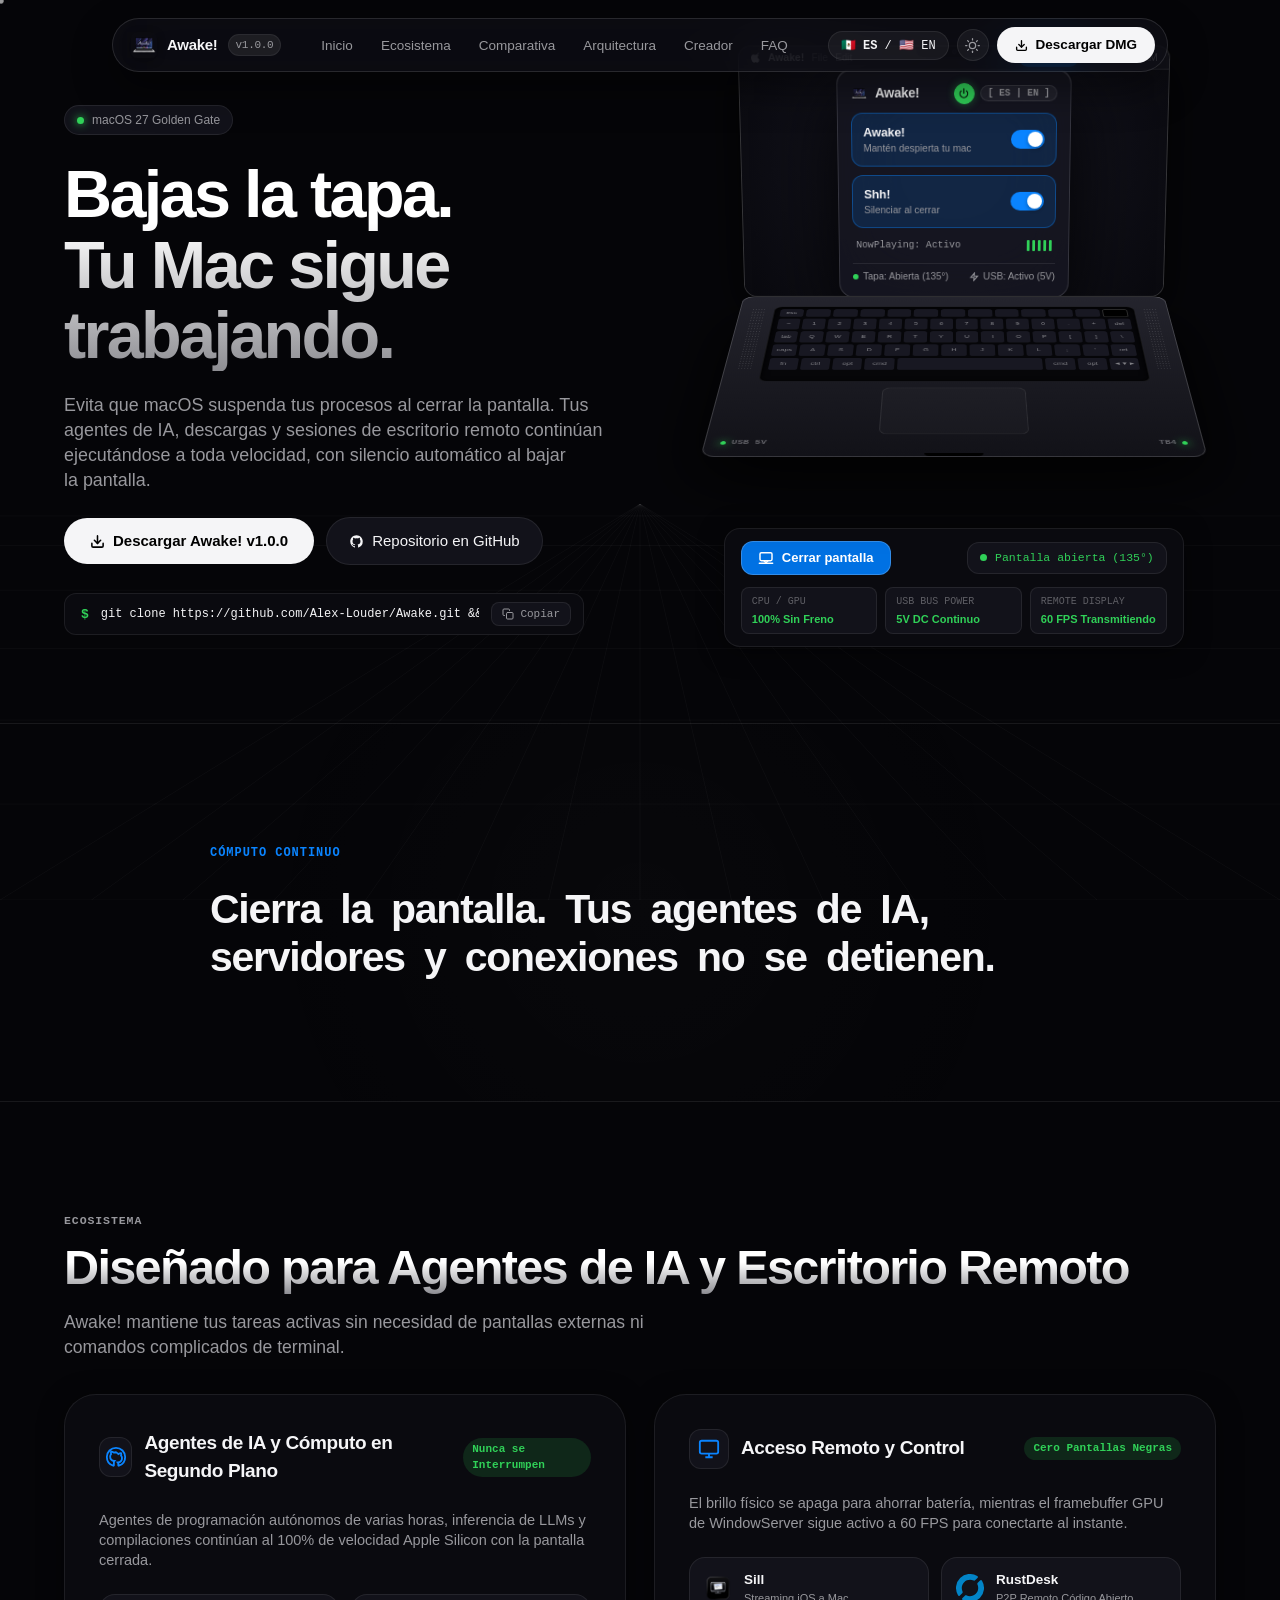
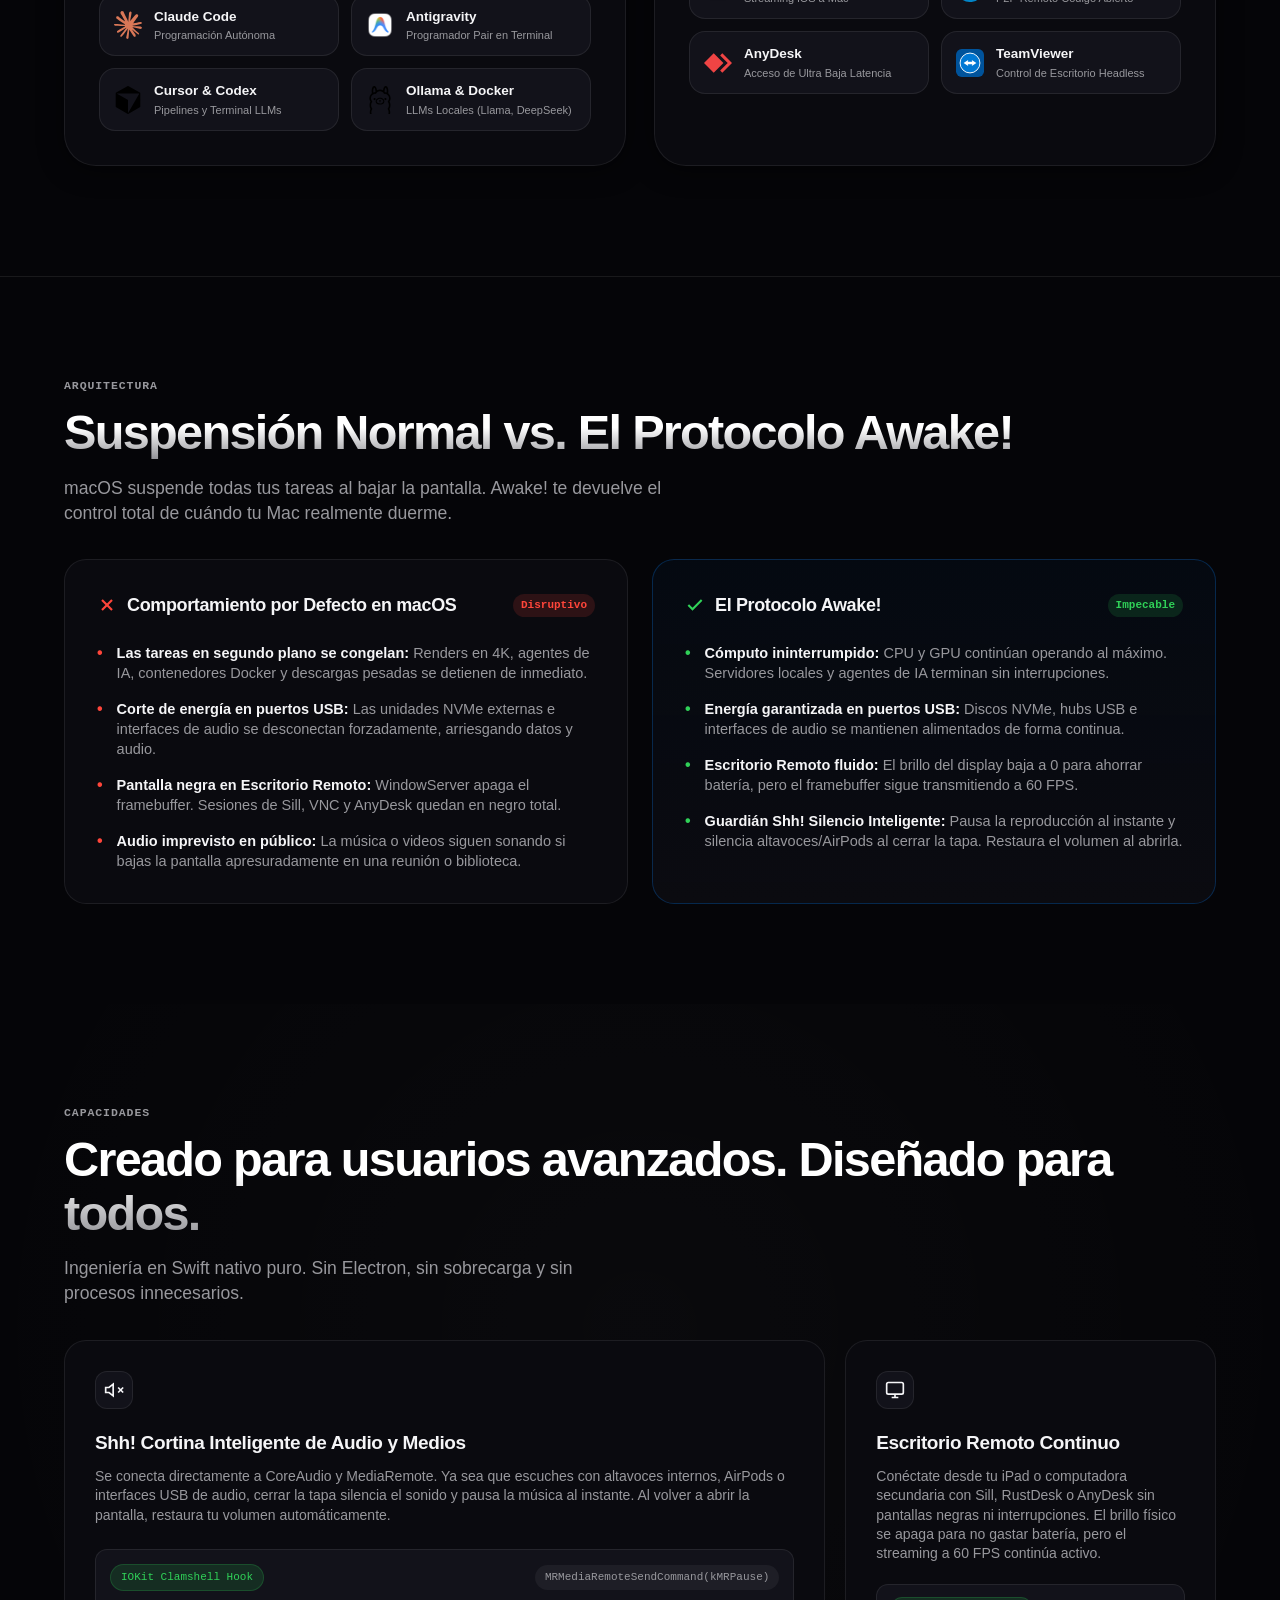
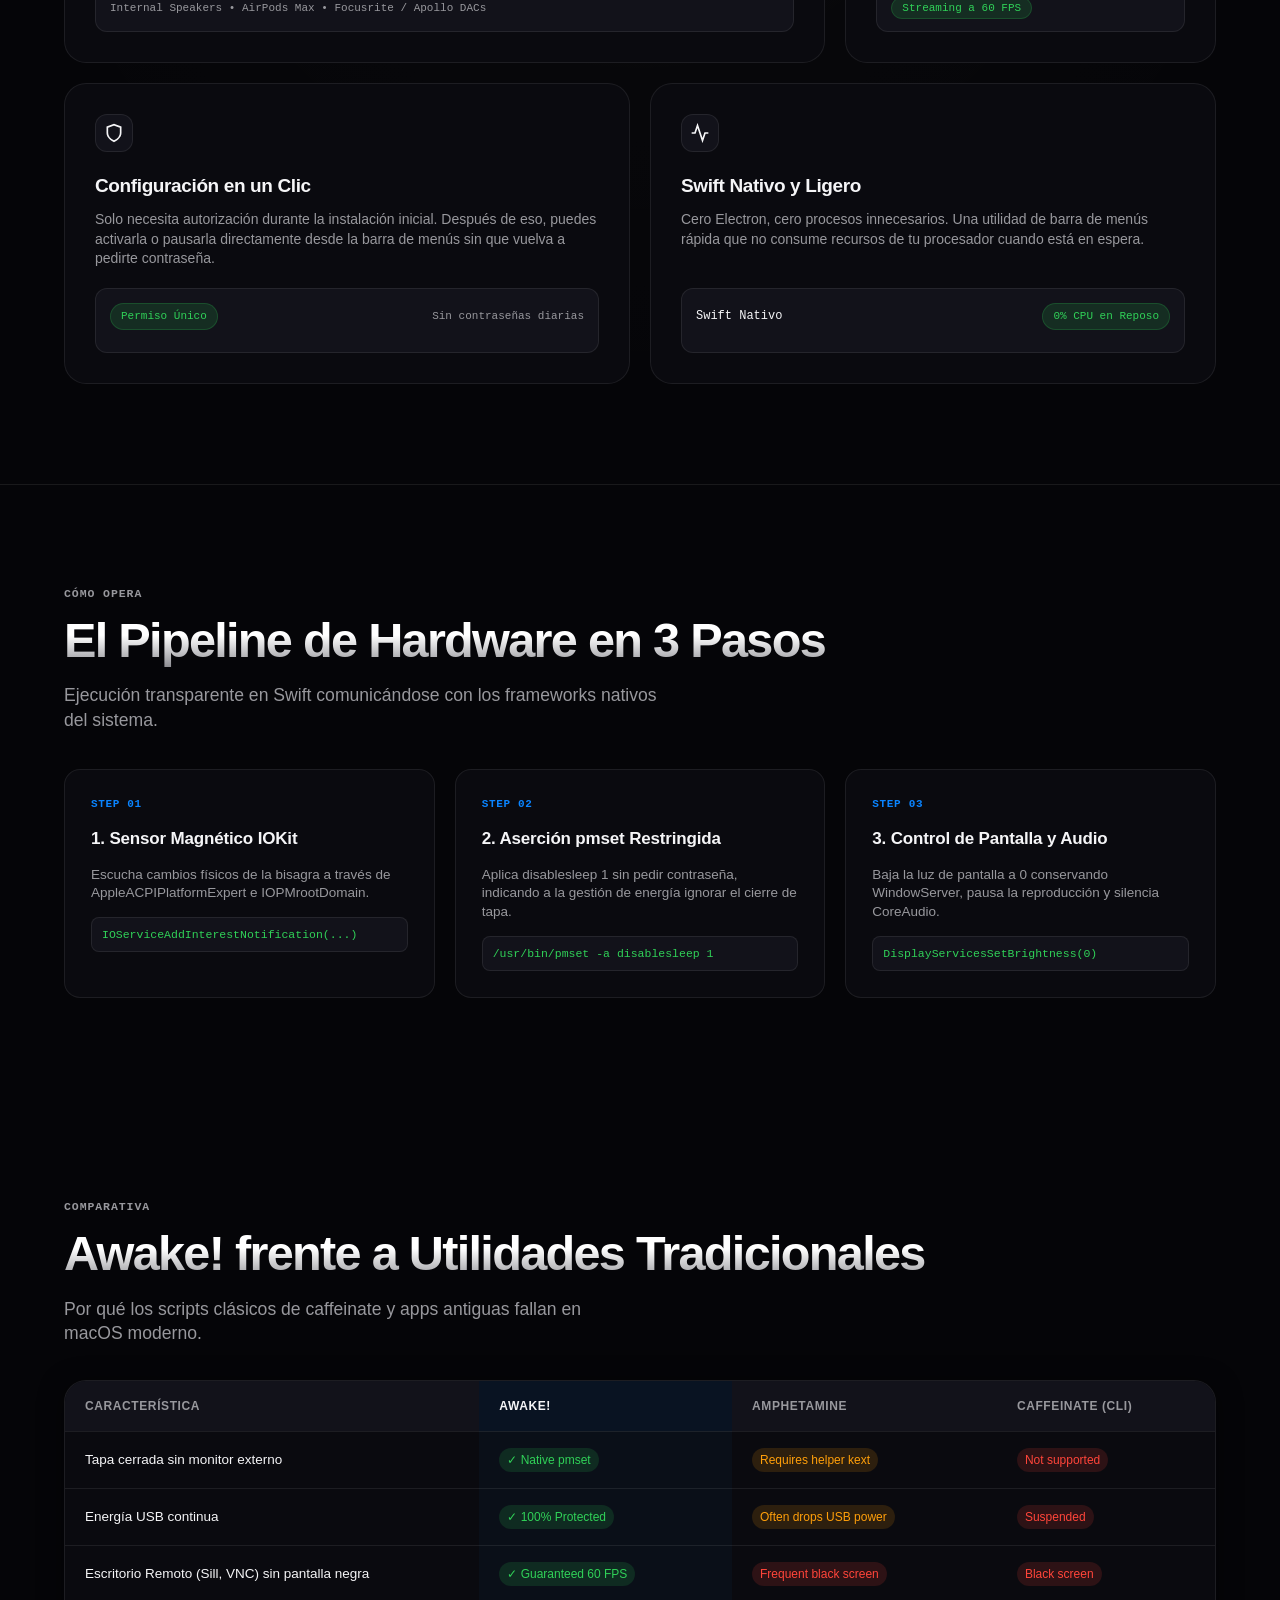
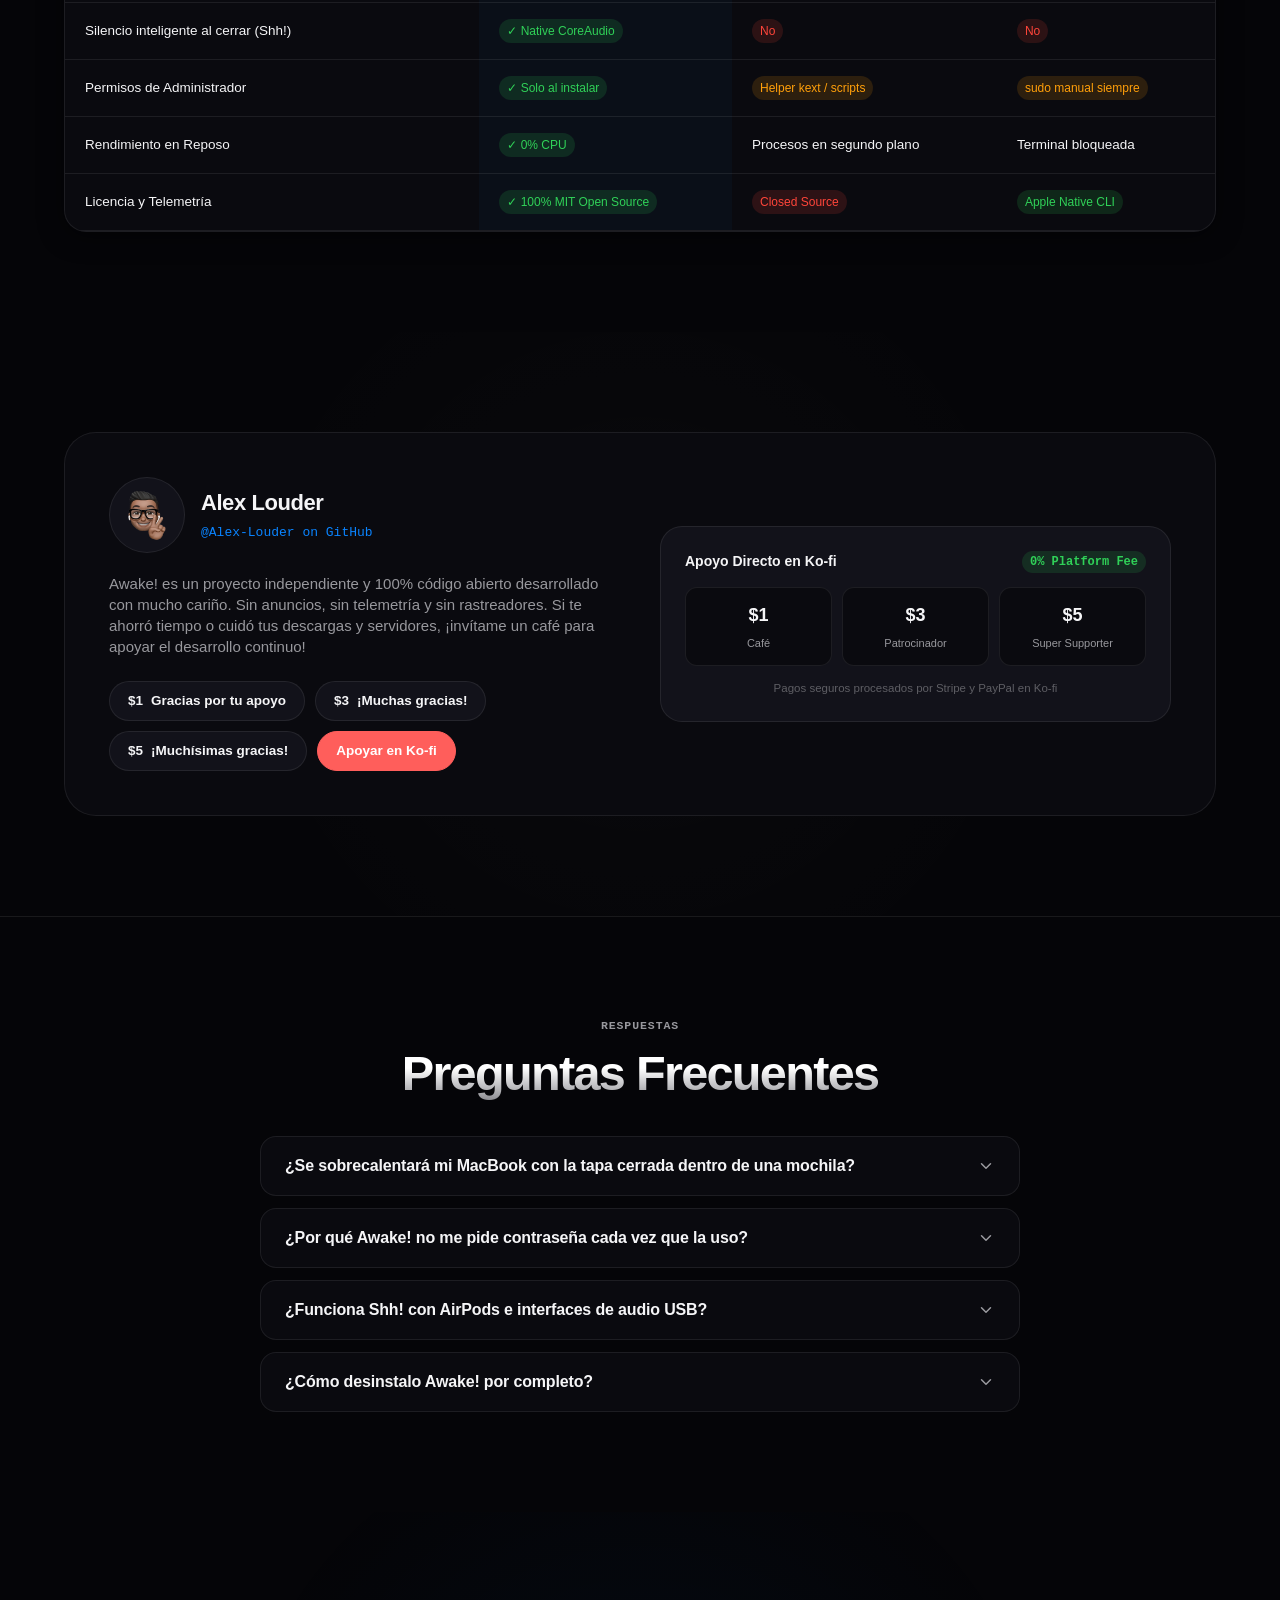
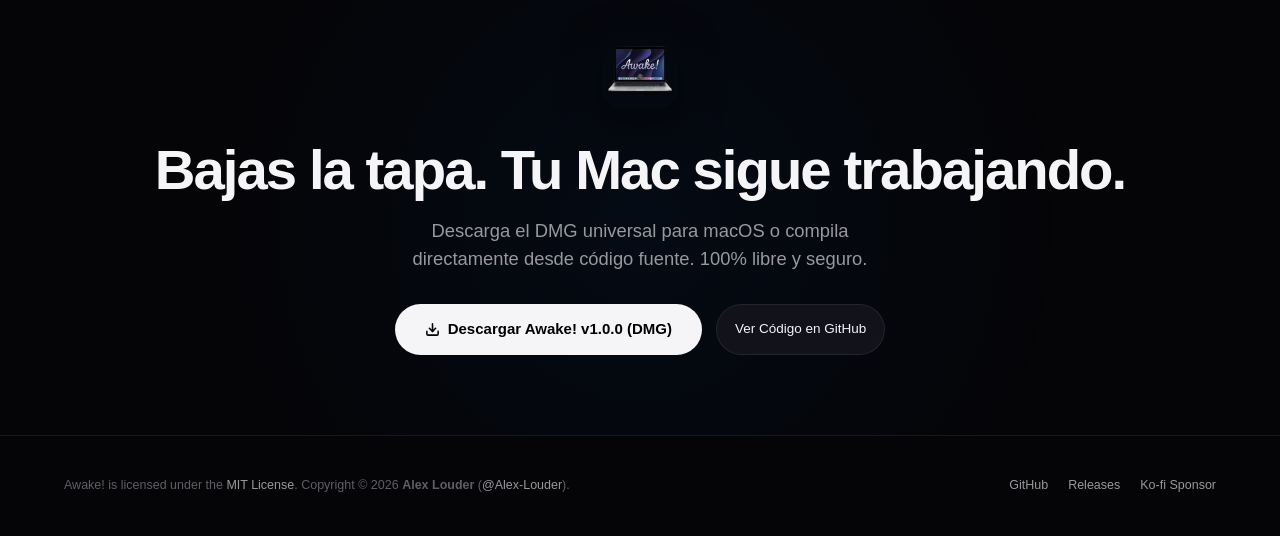
==== docs/index.html @ bed6147d "fix(landing): anti-ai-slop redesign, official antigravity & sill logos, macbook positioning, and cle" ====
<!DOCTYPE html>
<html lang="es" data-theme="dark">
<head>
  <meta charset="UTF-8">
  <meta name="viewport" content="width=device-width, initial-scale=1.0">
  <title>Awake! — Bajas la tapa. Tu Mac sigue trabajando.</title>
  <meta name="description" content="Utilidad nativa para macOS 27 Golden Gate. Mantén agentes de IA activos, unidades NVMe conectadas y escritorio remoto funcionando con la tapa cerrada.">
  <meta name="author" content="Alex Louder">

  <!-- Open Graph / Social Meta -->
  <meta property="og:type" content="website">
  <meta property="og:url" content="https://alex-louder.github.io/Awake/">
  <meta property="og:title" content="Awake! — Bajas la tapa. Tu Mac sigue trabajando.">
  <meta property="og:description" content="Mantén tu Mac funcionando con la pantalla cerrada. Cero pantallas negras, energía USB continua y silencio automático al cerrar.">
  <meta property="og:image" content="screenshots/app_icon.png">

  <!-- Twitter Meta -->
  <meta name="twitter:card" content="summary_large_image">
  <meta name="twitter:title" content="Awake! — Native macOS Sleep Prevention">
  <meta name="twitter:description" content="Lid down. Work goes on. Native macOS menu bar utility by Alex Louder.">
  <meta name="twitter:image" content="screenshots/app_icon.png">

  <!-- Favicons -->
  <link rel="icon" type="image/png" sizes="32x32" href="favicon-32x32.png">
  <link rel="icon" type="image/png" sizes="64x64" href="favicon.png">
  <link rel="apple-touch-icon" sizes="180x180" href="apple-touch-icon.png">

  <link rel="stylesheet" href="styles.css">

  <!-- Privacy-First Analytics (GoatCounter: Zero Cookies, Open Source) -->
  <script data-goatcounter="https://alexlouder.goatcounter.com/count"
          async src="//gc.zgo.at/count.js"></script>
</head>
<body>

  <!-- Dynamic Interactive Particle Canvas -->
  <canvas id="ambientCanvas"></canvas>

  <!-- Accessible Skip Link -->
  <a href="#main-content" class="skip-link">Skip to main content</a>

  <!-- Floating Island Header (Apple Dynamic Island Style) -->
  <header class="nav-island-wrapper">
    <nav class="nav-island" aria-label="Main Navigation">
      <a href="#overview" class="brand-lockup">
        <img src="screenshots/app_icon.png" alt="Awake! Icon" class="brand-icon" width="26" height="26">
        <span>Awake!</span>
        <span class="brand-tag">v1.0.0</span>
      </a>

      <ul class="nav-links">
        <li><a href="#overview" class="nav-link" data-i18n="nav_overview">Overview</a></li>
        <li><a href="#ecosystem" class="nav-link" data-i18n="nav_ecosystem">Ecosystem</a></li>
        <li><a href="#comparison" class="nav-link" data-i18n="nav_comparison">Comparison</a></li>
        <li><a href="#architecture" class="nav-link" data-i18n="nav_architecture">Architecture</a></li>
        <li><a href="#creator" class="nav-link" data-i18n="nav_creator">Creator</a></li>
        <li><a href="#faq" class="nav-link" data-i18n="nav_faq">FAQ</a></li>
      </ul>

      <div class="nav-actions">
        <!-- Bilingual Switcher -->
        <button type="button" class="btn-lang" id="langToggleBtn" aria-label="Cambiar idioma a Inglés">
          <span id="langDisplay"><strong>🇲🇽 ES</strong> / 🇺🇸 EN</span>
        </button>

        <!-- Theme Switcher -->
        <button type="button" class="btn-icon" id="themeToggleBtn" aria-label="Toggle Dark / Light Mode">
          <svg width="15" height="15" viewBox="0 0 24 24" fill="none" stroke="currentColor" stroke-width="2" stroke-linecap="round" stroke-linejoin="round">
            <circle cx="12" cy="12" r="5"></circle>
            <line x1="12" y1="1" x2="12" y2="3"></line>
            <line x1="12" y1="21" x2="12" y2="23"></line>
            <line x1="4.22" y1="4.22" x2="5.64" y2="5.64"></line>
            <line x1="18.36" y1="18.36" x2="19.78" y2="19.78"></line>
            <line x1="1" y1="12" x2="3" y2="12"></line>
            <line x1="21" y1="12" x2="23" y2="12"></line>
            <line x1="4.22" y1="19.78" x2="5.64" y2="18.36"></line>
            <line x1="18.36" y1="5.64" x2="19.78" y2="4.22"></line>
          </svg>
        </button>

        <!-- Download DMG CTA -->
        <a href="https://github.com/Alex-Louder/Awake/releases/download/v1.0.0/Awake-v1.0.0.dmg" class="btn-primary">
          <svg width="13" height="13" viewBox="0 0 24 24" fill="none" stroke="currentColor" stroke-width="2.5" stroke-linecap="round" stroke-linejoin="round">
            <path d="M21 15v4a2 2 0 0 1-2 2H5a2 2 0 0 1-2-2v-4"></path>
            <polyline points="7 10 12 15 17 10"></polyline>
            <line x1="12" y1="15" x2="12" y2="3"></line>
          </svg>
          <span class="nav-btn-text" data-i18n="nav_download">Download DMG</span>
        </a>
      </div>
    </nav>
  </header>

  <main id="main-content">

    <!-- HERO SECTION: EDITORIAL COPY + 3D MACBOOK HARDWARE SIMULATOR -->
    <section class="hero-section" id="overview">
      <div class="container">
        <div class="hero-grid">
          
          <!-- Editorial Copy Left -->
          <div class="hero-content">
            <div class="badge-tag">
              <span class="status-dot"></span>
              <span data-i18n="hero_badge">macOS 27 Golden Gate • Apple Silicon</span>
            </div>

            <h1 class="hero-title" data-i18n="hero_title">
              Bajas la tapa.<br>Tu Mac sigue trabajando.
            </h1>

            <p class="hero-desc" data-i18n="hero_desc">
              Evita que macOS suspenda tus tareas al cerrar la pantalla. Agentes de IA, compilaciones, descargas y sesiones de escritorio remoto continúan ejecutándose a máxima velocidad, con silencio automático al bajar la pantalla.
            </p>

            <div class="hero-cta-group">
              <a href="https://github.com/Alex-Louder/Awake/releases/download/v1.0.0/Awake-v1.0.0.dmg" class="btn-primary">
                <svg width="15" height="15" viewBox="0 0 24 24" fill="none" stroke="currentColor" stroke-width="2.5" stroke-linecap="round" stroke-linejoin="round">
                  <path d="M21 15v4a2 2 0 0 1-2 2H5a2 2 0 0 1-2-2v-4"></path>
                  <polyline points="7 10 12 15 17 10"></polyline>
                  <line x1="12" y1="15" x2="12" y2="3"></line>
                </svg>
                <span data-i18n="hero_cta_dmg">Descargar Awake! v1.0.0</span>
              </a>

              <a href="https://github.com/Alex-Louder/Awake" target="_blank" rel="noopener noreferrer" class="btn-secondary">
                <svg width="15" height="15" viewBox="0 0 24 24" fill="currentColor">
                  <path fill-rule="evenodd" clip-rule="evenodd" d="M12 2C6.477 2 2 6.484 2 12.017c0 4.425 2.865 8.18 6.839 9.504.5.092.682-.217.682-.483 0-.237-.008-.868-.013-1.703-2.782.605-3.369-1.343-3.369-1.343-.454-1.158-1.11-1.466-1.11-1.466-.908-.62.069-.608.069-.608 1.003.07 1.53 1.032 1.53 1.032.892 1.53 2.341 1.088 2.91.832.092-.647.35-1.088.636-1.338-2.22-.253-4.555-1.113-4.555-4.951 0-1.093.39-1.988 1.029-2.688-.103-.253-.446-1.272.098-2.65 0 0 .84-.27 2.75 1.026A9.564 9.564 0 0112 6.844c.85.004 1.705.115 2.504.337 1.909-1.296 2.747-1.027 2.747-1.027.546 1.379.202 2.398.1 2.651.64.7 1.028 1.595 1.028 2.688 0 3.848-2.339 4.695-4.566 4.943.359.309.678.92.678 1.855 0 1.338-.012 2.419-.012 2.747 0 .268.18.58.688.482A10.019 10.019 0 0022 12.017C22 6.484 17.522 2 12 2z"></path>
                </svg>
                <span data-i18n="hero_cta_github">Repositorio en GitHub</span>
              </a>
            </div>

            <!-- Terminal One-Liner Box -->
            <div class="terminal-bar">
              <span class="terminal-prompt">$</span>
              <code class="terminal-cmd" id="installCmd">git clone https://github.com/Alex-Louder/Awake.git && cd Awake && ./install.sh</code>
              <button type="button" class="terminal-copy-btn" id="copyCmdBtn" aria-label="Copiar comando">
                <svg width="12" height="12" viewBox="0 0 24 24" fill="none" stroke="currentColor" stroke-width="2" stroke-linecap="round" stroke-linejoin="round">
                  <rect x="9" y="9" width="13" height="13" rx="2" ry="2"></rect>
                  <path d="M5 15H4a2 2 0 0 1-2-2V4a2 2 0 0 1 2-2h9a2 2 0 0 1 2 2v1"></path>
                </svg>
                <span>Copiar</span>
              </button>
            </div>
          </div>

          <!-- Photorealistic 3D MacBook Simulation Stage with Floating Virtual Display -->
          <div class="hero-stage">
            
            <div class="macbook-3d-scene">
              
              <!-- Virtual Floating Display (Blooms when lid is closed) -->
              <div class="virtual-display-hud" id="virtualDisplayHud">
                <div class="vd-header">
                  <div class="vd-title-group">
                    <span class="vd-pulse-dot"></span>
                    <span class="vd-title" data-i18n="vd_title">Sill • iPad Pro Stream (120 Hz)</span>
                  </div>
                  <span class="vd-badge" data-i18n="vd_badge">60 FPS Activo</span>
                </div>

                <div class="vd-terminal">
                  <div class="vd-term-line"><span class="term-prompt">$</span> <span class="term-cmd">claude code --autonomous</span></div>
                  <div class="vd-term-line term-dim">● Antigravity en segundo plano... <span class="term-highlight">GPU 96%</span></div>
                  <div class="vd-term-line term-success">✓ Servidor activo en localhost:3000. Cero suspensión.</div>
                </div>

                <div class="vd-tasks-grid">
                  <div class="vd-task-item">
                    <img src="assets/logos/sill.png" alt="Sill" class="vd-app-icon" width="18" height="18">
                    <div class="vd-task-info">
                      <span class="vd-task-name">Sill Remote</span>
                      <span class="vd-task-sub" data-i18n="vd_sill_status">Streaming activo a 120 Hz</span>
                    </div>
                  </div>
                  <div class="vd-task-item">
                    <img src="assets/logos/ollama.svg" alt="Ollama" class="vd-app-icon" width="18" height="18">
                    <div class="vd-task-info">
                      <span class="vd-task-name">Ollama • Llama 3.3</span>
                      <span class="vd-task-sub" data-i18n="vd_ollama_status">Generando a 48 tok/s</span>
                    </div>
                  </div>
                </div>

                <div class="vd-footer">
                  <span data-i18n="vd_footer_screen">Pantalla física: 0% brillo</span>
                  <span data-i18n="vd_footer_shh">Audio: Protegido (AirPods)</span>
                  <span data-i18n="vd_footer_usb">Wi-Fi D0: Conectado</span>
                </div>
              </div>

              <!-- Complete 3D MacBook Rig (Base tilted in perspective + Lid hinged at rear) -->
              <div class="macbook-base" id="macbookModel" title="Haz clic en la MacBook para cerrar o abrir la pantalla">
                <div class="speaker-grille left"></div>
                <div class="speaker-grille right"></div>
                
                <div class="keyboard-deck">
                  <div class="keyboard-row f-keys">
                    <span class="key esc">esc</span>
                    <span class="key"></span><span class="key"></span><span class="key"></span><span class="key"></span>
                    <span class="key"></span><span class="key"></span><span class="key"></span><span class="key"></span>
                    <span class="key"></span><span class="key"></span><span class="key"></span>
                    <span class="key touch-id"></span>
                  </div>
                  <div class="keyboard-row numbers">
                    <span class="key">~</span><span class="key">1</span><span class="key">2</span><span class="key">3</span><span class="key">4</span><span class="key">5</span><span class="key">6</span><span class="key">7</span><span class="key">8</span><span class="key">9</span><span class="key">0</span><span class="key">-</span><span class="key">+</span><span class="key del">del</span>
                  </div>
                  <div class="keyboard-row letters-1">
                    <span class="key tab">tab</span><span class="key">Q</span><span class="key">W</span><span class="key">E</span><span class="key">R</span><span class="key">T</span><span class="key">Y</span><span class="key">U</span><span class="key">I</span><span class="key">O</span><span class="key">P</span><span class="key">[</span><span class="key">]</span><span class="key">\</span>
                  </div>
                  <div class="keyboard-row letters-2">
                    <span class="key caps">caps</span><span class="key">A</span><span class="key">S</span><span class="key">D</span><span class="key">F</span><span class="key">G</span><span class="key">H</span><span class="key">J</span><span class="key">K</span><span class="key">L</span><span class="key">;</span><span class="key">'</span><span class="key ret">ret</span>
                  </div>
                  <div class="keyboard-row bottom-row">
                    <span class="key fn">fn</span><span class="key">ctrl</span><span class="key">opt</span><span class="key cmd">cmd</span><span class="key space"></span><span class="key cmd">cmd</span><span class="key opt">opt</span><span class="key arrows">◄▼►</span>
                  </div>
                </div>

                <div class="trackpad"></div>
                <div class="thumb-scoop"></div>

                <!-- Side USB-C Status Ports -->
                <div class="usb-port active" id="portLeft">
                  <span class="port-led"></span>
                  <span>USB 5V</span>
                </div>
                <div class="usb-port active" id="portRight">
                  <span>TB4</span>
                  <span class="port-led"></span>
                </div>

                <!-- Hinged Upper Lid Assembly -->
                <div class="macbook-lid" id="macbookLidAssembly" title="Haz clic en la MacBook para cerrar o abrir la pantalla">
                  
                  <!-- Back Face: Space Gray Anodized Aluminum with Laser Apple Logo (Visible when closed) -->
                  <div class="lid-shell-back">
                    <svg class="lid-apple-logo" viewBox="0 0 170 170">
                      <path d="M150.37 130.25c-2.45 5.66-5.35 10.87-8.71 15.66-4.58 6.53-8.33 11.05-11.22 13.56-4.48 4.12-9.28 6.23-14.42 6.35-3.69 0-8.14-1.05-13.32-3.18-5.19-2.12-9.97-3.17-14.34-3.17-4.58 0-9.49 1.05-14.75 3.17-5.26 2.13-9.5 3.24-12.74 3.35-4.35.13-9.16-1.9-14.42-6.08-3.7-3.04-7.66-7.79-11.91-14.24-5.63-8.62-10.08-18.42-13.34-29.41-3.26-10.99-4.89-21.68-4.89-32.07 0-14.28 3.59-26.06 10.77-35.34 7.18-9.28 16.32-13.98 27.42-14.11 4.58 0 9.83 1.25 15.76 3.75 5.93 2.5 9.77 3.81 11.53 3.93 1.48-.26 5.51-1.63 12.09-4.11 6.58-2.48 12.16-3.52 16.74-3.13 12.87 1.01 22.84 5.88 29.91 14.6-11.45 6.94-17.06 16.48-16.83 28.62.24 9.54 3.97 17.51 11.19 23.91 4.12 3.65 8.91 6.3 14.37 7.95-2.03 6.07-4.32 12.06-6.87 17.97zM119.22 33.56c0-6.72 2.45-13.14 7.34-18.25 4.89-5.11 11.02-8.58 18.39-10.41.22 1.48.33 2.82.33 4.02 0 6.64-2.58 13.06-7.74 18.27-5.16 5.21-11.27 8.65-18.32 10.33v-3.96z"/>
                    </svg>
                  </div>

                  <!-- Inside Face: Screen, Menu Bar & HUD Popover (Visible when open) -->
                  <div class="lid-screen-inside">
                    <div class="macbook-camera-notch">
                      <div class="macbook-camera-lens"></div>
                    </div>

                    <div class="macbook-menubar">
                      <div class="menubar-left">
                        <svg class="apple-logo" viewBox="0 0 170 170">
                          <path d="M150.37 130.25c-2.45 5.66-5.35 10.87-8.71 15.66-4.58 6.53-8.33 11.05-11.22 13.56-4.48 4.12-9.28 6.23-14.42 6.35-3.69 0-8.14-1.05-13.32-3.18-5.19-2.12-9.97-3.17-14.34-3.17-4.58 0-9.49 1.05-14.75 3.17-5.26 2.13-9.5 3.24-12.74 3.35-4.35.13-9.16-1.9-14.42-6.08-3.7-3.04-7.66-7.79-11.91-14.24-5.63-8.62-10.08-18.42-13.34-29.41-3.26-10.99-4.89-21.68-4.89-32.07 0-14.28 3.59-26.06 10.77-35.34 7.18-9.28 16.32-13.98 27.42-14.11 4.58 0 9.83 1.25 15.76 3.75 5.93 2.5 9.77 3.81 11.53 3.93 1.48-.26 5.51-1.63 12.09-4.11 6.58-2.48 12.16-3.52 16.74-3.13 12.87 1.01 22.84 5.88 29.91 14.6-11.45 6.94-17.06 16.48-16.83 28.62.24 9.54 3.97 17.51 11.19 23.91 4.12 3.65 8.91 6.3 14.37 7.95-2.03 6.07-4.32 12.06-6.87 17.97zM119.22 33.56c0-6.72 2.45-13.14 7.34-18.25 4.89-5.11 11.02-8.58 18.39-10.41.22 1.48.33 2.82.33 4.02 0 6.64-2.58 13.06-7.74 18.27-5.16 5.21-11.27 8.65-18.32 10.33v-3.96z"/>
                        </svg>
                        <span class="menubar-title">Awake!</span>
                        <span class="menubar-item">File</span>
                        <span class="menubar-item">Edit</span>
                      </div>
                      <div class="menubar-right">
                        <div class="menubar-awake-pill active" id="menuBarIcon">
                          <svg width="10" height="10" viewBox="0 0 24 24" fill="none" stroke="currentColor" stroke-width="2.5" stroke-linecap="round" stroke-linejoin="round">
                            <polygon points="13 2 3 14 12 14 11 22 21 10 12 10 13 2"></polygon>
                          </svg>
                          <span>Awake!</span>
                        </div>
                        <span>100%</span>
                        <span>9:41 AM</span>
                      </div>
                    </div>

                    <div class="macbook-screen-canvas" id="macbookScreenCanvas">
                      <div class="screen-sleep-overlay" id="screenSleepOverlay"></div>
                      
                      <!-- Native Vector HUD Card -->
                      <div class="awake-hud-card" id="hudCard">
                        <div class="hud-header">
                          <div class="hud-title-lockup">
                            <img src="screenshots/app_icon.png" alt="Awake! Icon" class="hud-icon" width="18" height="18">
                            <span class="hud-app-name">Awake!</span>
                          </div>
                          <div class="hud-actions">
                            <button type="button" class="hud-power-btn active" id="simPowerBtn" title="Launch at Login (Active)">
                              <svg width="11" height="11" viewBox="0 0 24 24" fill="none" stroke="currentColor" stroke-width="2.5" stroke-linecap="round" stroke-linejoin="round">
                                <path d="M18.36 6.64a9 9 0 1 1-12.73 0"></path>
                                <line x1="12" y1="2" x2="12" y2="12"></line>
                              </svg>
                            </button>
                            <button type="button" class="hud-lang-toggle" id="simLangToggle">[ ES | EN ]</button>
                          </div>
                        </div>

                        <!-- Awake Capsule -->
                        <div class="hud-capsule active" id="simAwakeCapsule">
                          <div class="capsule-info">
                            <span class="capsule-label" data-i18n="capsule_awake_label">Awake!</span>
                            <span class="capsule-sub" data-i18n="capsule_awake_sub">Mantén despierta tu mac</span>
                          </div>
                          <div class="hud-switch"></div>
                        </div>

                        <!-- Shh Capsule -->
                        <div class="hud-capsule active" id="simShhCapsule">
                          <div class="capsule-info">
                            <span class="capsule-label" data-i18n="capsule_shh_label">Shh!</span>
                            <span class="capsule-sub" data-i18n="capsule_shh_sub">Silenciar al cerrar</span>
                          </div>
                          <div class="hud-switch"></div>
                        </div>

                        <!-- Waveform Audio -->
                        <div class="hud-waveform-row" id="simWaveformRow">
                          <span data-i18n="hud_audio_label">NowPlaying: Activo</span>
                          <div class="waveform-bars">
                            <span class="waveform-bar"></span>
                            <span class="waveform-bar"></span>
                            <span class="waveform-bar"></span>
                            <span class="waveform-bar"></span>
                            <span class="waveform-bar"></span>
                          </div>
                        </div>

                        <!-- Status Strip -->
                        <div class="hud-status-strip">
                          <div class="hud-status-item">
                            <span class="indicator-circle" id="simLidDot"></span>
                            <span id="simLidStatusText" data-i18n="hud_lid_open">Tapa: Abierta (135°)</span>
                          </div>
                          <div class="hud-status-item">
                            <svg width="10" height="10" viewBox="0 0 24 24" fill="none" stroke="currentColor" stroke-width="2.5"><polygon points="13 2 3 14 12 14 11 22 21 10 12 10 13 2"></polygon></svg>
                            <span id="simUsbStatusText" data-i18n="hud_usb_active">USB: Activo (5V)</span>
                          </div>
                        </div>
                      </div>

                    </div>
                  </div>
                </div>

              </div>
            </div>

            <!-- Interactive 3D Control Deck -->
            <div class="simulator-controls">
              <div class="sim-control-top">
                <button type="button" class="btn-lid-toggle" id="lidToggleBtn" aria-label="Cerrar o abrir pantalla">
                  <svg class="lid-toggle-icon" id="lidToggleIcon" width="16" height="16" viewBox="0 0 24 24" fill="none" stroke="currentColor" stroke-width="2.2" stroke-linecap="round" stroke-linejoin="round">
                    <rect x="3" y="4" width="18" height="12" rx="2"></rect>
                    <path d="M2 20h20"></path>
                    <path d="M9 16l3 3 3-3"></path>
                  </svg>
                  <span id="lidToggleBtnText">Cerrar pantalla</span>
                </button>
                
                <div class="sim-status-pill" id="simStatusPill">
                  <span class="sim-status-dot open" id="simStatusDot"></span>
                  <span class="sim-status-text" id="lidReadout">Pantalla abierta (135°)</span>
                </div>
              </div>

              <!-- Live Telemetry Badges -->
              <div class="sim-telemetry-strip">
                <div class="telemetry-pill">
                  <span class="telemetry-pill-title">CPU / GPU</span>
                  <span class="telemetry-pill-val green" id="telCpu">100% Unthrottled</span>
                </div>
                <div class="telemetry-pill">
                  <span class="telemetry-pill-title">USB Bus Power</span>
                  <span class="telemetry-pill-val green" id="telUsb">5V DC Continuous</span>
                </div>
                <div class="telemetry-pill">
                  <span class="telemetry-pill-title">Remote Display</span>
                  <span class="telemetry-pill-val green" id="telRemote">60 FPS Streaming</span>
                </div>
              </div>
            </div>

          </div>

        </div>
      </div>
    </section>

    <!-- MANDATORY TAGLINE REVEAL (APPLE KEYNOTE B11 WITH GUARANTEED SPACING) -->
    <section class="tagline-section">
      <div class="container">
        <div class="tagline-container">
          <div class="tagline-eyebrow" data-i18n="tagline_eyebrow">The Clamshell Problem Solved</div>
          <p class="tagline-text" id="taglineBox">
            <!-- Words dynamically injected with spacing by script.js -->
            Engineered for developers, creators, and remote teams who refuse to let a closed hinge interrupt a single server, render, or download.
          </p>
        </div>
      </div>
    </section>

    <!-- ECOSYSTEM SHOWCASE: BACKGROUND AI AGENTS & REMOTE DESKTOP WORKFLOWS -->
    <section class="ecosystem-section" id="ecosystem">
      <div class="container">
        <div class="section-label" data-i18n="eco_badge">Ecosystem</div>
        <h2 class="section-title" data-i18n="eco_title">Engineered for Background AI & Remote Workflows</h2>
        <p class="section-sub" data-i18n="eco_sub">
          Awake! was designed specifically for developers running long compute tasks and creators accessing their Mac from anywhere.
        </p>

        <div class="ecosystem-dual-column">
          
          <!-- Column 1: Background AI Agents & Compute -->
          <div class="ecosystem-group-card t-panel-slide t-spring-card">
            <div class="group-header">
              <div class="group-title-lockup">
                <div class="group-icon-badge">
                  <svg width="22" height="22" viewBox="0 0 24 24" fill="none" stroke="currentColor" stroke-width="2"><path d="M12 2a10 10 0 0 1 10 10c0 4.42-2.87 8.17-6.84 9.5-.5.08-.66-.23-.66-.5v-1.69c0-.5-.18-.94-.5-1.28 2.22-.25 4.56-1.11 4.56-4.93 0-1.09-.39-1.98-1.03-2.68.1-.25.45-1.27-.1-2.64 0 0-.84-.27-2.75 1.02A9.58 9.58 0 0 0 12 6.8c-.85 0-1.7.11-2.5.33-1.91-1.29-2.75-1.02-2.75-1.02-.55 1.37-.2 2.39-.1 2.64-.64.7-1.03 1.6-1.03 2.68 0 3.84 2.34 4.68 4.57 4.93-.4.36-.5.98-.5 1.69V21c0 .27-.16.59-.67.5C4.87 20.17 2 16.42 2 12A10 10 0 0 1 12 2z"></path></svg>
                </div>
                <h3 class="group-title" data-i18n="eco_ai_title">Background AI Agents & Compute</h3>
              </div>
              <span class="group-badge" data-i18n="eco_ai_badge">Never Interrupted</span>
            </div>

            <p class="group-desc" data-i18n="eco_ai_desc">
              Multi-hour coding agents, LLM inference, local model fine-tuning, and overnight batch builds continue at 100% Apple Silicon speed with your screen closed.
            </p>

            <div class="app-items-grid">
              <!-- Claude -->
              <div class="app-chip">
                <div class="app-chip-icon">
                  <img src="assets/logos/claude.svg" alt="Claude Code" width="28" height="28">
                </div>
                <div class="app-chip-info">
                  <span class="app-chip-name">Claude Code</span>
                  <span class="app-chip-role" data-i18n="app_claude_role">Programación Autónoma</span>
                </div>
              </div>

              <!-- Antigravity -->
              <div class="app-chip">
                <div class="app-chip-icon">
                  <img src="assets/logos/antigravity.png" alt="Antigravity" width="28" height="28">
                </div>
                <div class="app-chip-info">
                  <span class="app-chip-name">Antigravity</span>
                  <span class="app-chip-role" data-i18n="app_agy_role">Pair Programming Agentic</span>
                </div>
              </div>

              <!-- Codex / Cursor -->
              <div class="app-chip">
                <div class="app-chip-icon">
                  <img src="assets/logos/cursor.svg" alt="Cursor" width="28" height="28">
                </div>
                <div class="app-chip-info">
                  <span class="app-chip-name">Cursor & Codex</span>
                  <span class="app-chip-role" data-i18n="app_codex_role">Compilación y Terminal LLMs</span>
                </div>
              </div>

              <!-- Ollama & Docker -->
              <div class="app-chip">
                <div class="app-chip-icon">
                  <img src="assets/logos/ollama.svg" alt="Ollama" width="28" height="28">
                </div>
                <div class="app-chip-info">
                  <span class="app-chip-name">Ollama & Docker</span>
                  <span class="app-chip-role" data-i18n="app_ollama_role">LLMs Locales (Llama, DeepSeek)</span>
                </div>
              </div>
            </div>
          </div>

          <!-- Column 2: Remote Desktop & Control -->
          <div class="ecosystem-group-card t-panel-slide t-spring-card">
            <div class="group-header">
              <div class="group-title-lockup">
                <div class="group-icon-badge">
                  <svg width="22" height="22" viewBox="0 0 24 24" fill="none" stroke="currentColor" stroke-width="2"><rect x="2" y="3" width="20" height="14" rx="2"></rect><line x1="8" y1="21" x2="16" y2="21"></line><line x1="12" y1="17" x2="12" y2="21"></line></svg>
                </div>
                <h3 class="group-title" data-i18n="eco_remote_title">Remote Access & Control</h3>
              </div>
              <span class="group-badge" data-i18n="eco_remote_badge">Zero Black Screens</span>
            </div>

            <p class="group-desc" data-i18n="eco_remote_desc">
              Your physical screen backlight drops to zero to save energy, while the macOS WindowServer GPU framebuffer stays active at 60 FPS. Connect anytime from any device.
            </p>

            <div class="app-items-grid">
              <!-- Sills -->
              <div class="app-chip">
                <div class="app-chip-icon">
                  <img src="assets/logos/sill.png" alt="Sill" width="28" height="28">
                </div>
                <div class="app-chip-info">
                  <span class="app-chip-name">Sill</span>
                  <span class="app-chip-role" data-i18n="app_sills_role">Mobile iOS to Mac Stream</span>
                </div>
              </div>

              <!-- RustDesk -->
              <div class="app-chip">
                <div class="app-chip-icon">
                  <img src="assets/logos/rustdesk.svg" alt="RustDesk" width="28" height="28">
                </div>
                <div class="app-chip-info">
                  <span class="app-chip-name">RustDesk</span>
                  <span class="app-chip-role" data-i18n="app_rustdesk_role">Open Source Remote P2P</span>
                </div>
              </div>

              <!-- AnyDesk -->
              <div class="app-chip">
                <div class="app-chip-icon">
                  <img src="assets/logos/anydesk.svg" alt="AnyDesk" width="28" height="28">
                </div>
                <div class="app-chip-info">
                  <span class="app-chip-name">AnyDesk</span>
                  <span class="app-chip-role" data-i18n="app_anydesk_role">Ultra-Low Latency Access</span>
                </div>
              </div>

              <!-- TeamViewer -->
              <div class="app-chip">
                <div class="app-chip-icon">
                  <img src="assets/logos/teamviewer.svg" alt="TeamViewer" width="28" height="28">
                </div>
                <div class="app-chip-info">
                  <span class="app-chip-name">TeamViewer</span>
                  <span class="app-chip-role" data-i18n="app_tv_role">Headless Desktop Control</span>
                </div>
              </div>
            </div>
          </div>

        </div>
      </div>
    </section>

    <!-- THE CLAMSHELL TRAP: PROBLEM VS AWAKE PROTOCOL -->
    <section class="duel-section" id="duel">
      <div class="container">
        <div class="section-label" data-i18n="duel_badge">Architecture</div>
        <h2 class="section-title" data-i18n="duel_title">The Clamshell Trap vs. The Awake! Protocol</h2>
        <p class="section-sub" data-i18n="duel_sub">
          macOS assumes that closing your laptop means you have stopped working. Awake! gives you back total control.
        </p>

        <div class="duel-grid">
          <!-- The Trap -->
          <div class="duel-card t-panel-slide t-spring-card">
            <div class="duel-header">
              <div class="duel-title-lockup">
                <svg width="20" height="20" viewBox="0 0 24 24" fill="none" stroke="currentColor" stroke-width="2.5" class="duel-bullet" style="color: var(--accent-red);"><line x1="18" y1="6" x2="6" y2="18"></line><line x1="6" y1="6" x2="18" y2="18"></line></svg>
                <span data-i18n="trap_title">Default macOS Behavior</span>
              </div>
              <span class="duel-badge bad" data-i18n="trap_badge">Disruptive</span>
            </div>

            <ul class="duel-list">
              <li class="duel-item bad">
                <span class="duel-bullet">•</span>
                <div class="duel-item-text">
                  <strong data-i18n="trap_1_b">Background tasks freeze:</strong>
                  <span data-i18n="trap_1_t"> 4K video renders, Docker containers, database migrations, and large downloads halt immediately.</span>
                </div>
              </li>
              <li class="duel-item bad">
                <span class="duel-bullet">•</span>
                <div class="duel-item-text">
                  <strong data-i18n="trap_2_b">USB bus power cut:</strong>
                  <span data-i18n="trap_2_t"> External SSDs and audio interfaces abruptly disconnect, risking file corruption and audio glitches.</span>
                </div>
              </li>
              <li class="duel-item bad">
                <span class="duel-bullet">•</span>
                <div class="duel-item-text">
                  <strong data-i18n="trap_3_b">Remote Desktop black screens:</strong>
                  <span data-i18n="trap_3_t"> WindowServer kills the display framebuffer. Remote sessions via Sills, VNC, and RustDesk go dark.</span>
                </div>
              </li>
              <li class="duel-item bad">
                <span class="duel-bullet">•</span>
                <div class="duel-item-text">
                  <strong data-i18n="trap_4_b">Audio blares in public:</strong>
                  <span data-i18n="trap_4_t"> Podcasts, music, or videos keep playing if you lower the lid quickly in quiet rooms.</span>
                </div>
              </li>
            </ul>
          </div>

          <!-- The Awake Protocol -->
          <div class="duel-card awake-card t-panel-slide t-spring-card">
            <div class="duel-header">
              <div class="duel-title-lockup">
                <svg width="20" height="20" viewBox="0 0 24 24" fill="none" stroke="currentColor" stroke-width="2.5" class="duel-bullet" style="color: var(--accent-green);"><polyline points="20 6 9 17 4 12"></polyline></svg>
                <span data-i18n="awake_protocol_title">The Awake! Protocol</span>
              </div>
              <span class="duel-badge good" data-i18n="awake_protocol_badge">Seamless</span>
            </div>

            <ul class="duel-list">
              <li class="duel-item good">
                <span class="duel-bullet">•</span>
                <div class="duel-item-text">
                  <strong data-i18n="awake_1_b">Uninterrupted compute:</strong>
                  <span data-i18n="awake_1_t"> CPU and GPU continue operating at full capacity. Local servers and renders finish without stopping.</span>
                </div>
              </li>
              <li class="duel-item good">
                <span class="duel-bullet">•</span>
                <div class="duel-item-text">
                  <strong data-i18n="awake_2_b">Guaranteed USB bus power:</strong>
                  <span data-i18n="awake_2_t"> External NVMe drives, USB hubs, and audio DACs (Focusrite, Apollo) stay continuously powered.</span>
                </div>
              </li>
              <li class="duel-item good">
                <span class="duel-bullet">•</span>
                <div class="duel-item-text">
                  <strong data-i18n="awake_3_b">Crystal-clear Remote Desktop:</strong>
                  <span data-i18n="awake_3_t"> Screen brightness drops to zero to save battery, but GPU framebuffer streams at 60 FPS.</span>
                </div>
              </li>
              <li class="duel-item good">
                <span class="duel-bullet">•</span>
                <div class="duel-item-text">
                  <strong data-i18n="awake_4_b">Shh! Auto-Mute Guardian:</strong>
                  <span data-i18n="awake_4_t"> Instantly pauses playback and mutes speakers/AirPods on lid shut. Restores volume on open.</span>
                </div>
              </li>
            </ul>
          </div>
        </div>
      </div>
    </section>

    <!-- ASYMMETRIC BENTO GRID -->
    <section class="bento-section" id="architecture">
      <div class="container">
        <div class="section-label" data-i18n="bento_badge">Capabilities</div>
        <h2 class="section-title" data-i18n="bento_title">Built for power users. Refined for everyone.</h2>
        <p class="section-sub" data-i18n="bento_sub">
          Engineered in pure native Swift. No Electron, no Chromium overhead, and no background daemons when idle.
        </p>

        <div class="bento-grid">
          <!-- Bento 1: Shh Audio -->
          <div class="bento-card bento-span-8 t-panel-slide t-spring-card">
            <div>
              <div class="bento-icon-badge">
                <svg width="20" height="20" viewBox="0 0 24 24" fill="none" stroke="currentColor" stroke-width="2"><polygon points="11 5 6 9 2 9 2 15 6 15 11 19 11 5"></polygon><line x1="23" y1="9" x2="17" y2="15"></line><line x1="17" y1="9" x2="23" y2="15"></line></svg>
              </div>
              <h3 class="bento-card-title" data-i18n="bento_shh_title">Shh! Smart Audio & Media Curtain</h3>
              <p class="bento-card-desc" data-i18n="bento_shh_desc">
                Hooks directly into macOS CoreAudio and MediaRemote. Whether you listen via internal speakers, AirPods, or an external USB audio interface, closing the lid mutes sound instantly and pauses playback. It seamlessly restores your previous volume when you open the lid.
              </p>
            </div>
            <div class="bento-demo-box">
              <div class="demo-split-row">
                <span class="demo-pill active">IOKit Clamshell Hook</span>
                <span class="demo-pill mono">MRMediaRemoteSendCommand(kMRPause)</span>
              </div>
              <span style="color: var(--text-secondary); font-size: 11px;">Internal Speakers • AirPods Max • Focusrite / Apollo DACs</span>
            </div>
          </div>

          <!-- Bento 2: Remote Desktop -->
          <div class="bento-card bento-span-4 t-panel-slide t-spring-card">
            <div>
              <div class="bento-icon-badge">
                <svg width="20" height="20" viewBox="0 0 24 24" fill="none" stroke="currentColor" stroke-width="2"><rect x="2" y="3" width="20" height="14" rx="2"></rect><line x1="8" y1="21" x2="16" y2="21"></line><line x1="12" y1="17" x2="12" y2="21"></line></svg>
              </div>
              <h3 class="bento-card-title" data-i18n="bento_remote_title">Escritorio Remoto Continuo</h3>
              <p class="bento-card-desc" data-i18n="bento_remote_desc">
                Conéctate desde tu iPad o computadora secundaria con Sill, RustDesk o AnyDesk sin pantallas negras. El brillo físico se apaga para no gastar batería, pero el sistema sigue transmitiendo a 60 FPS.
              </p>
            </div>
            <div class="bento-demo-box">
              <span class="demo-pill active">Streaming a 60 FPS</span>
            </div>
          </div>

          <!-- Bento 3: Sudoers -->
          <div class="bento-card bento-span-6 t-panel-slide t-spring-card">
            <div>
              <div class="bento-icon-badge">
                <svg width="20" height="20" viewBox="0 0 24 24" fill="none" stroke="currentColor" stroke-width="2"><path d="M12 22s8-4 8-10V5l-8-3-8 3v7c0 6 8 10 8 10z"></path></svg>
              </div>
              <h3 class="bento-card-title" data-i18n="bento_security_title">Configuración en un Clic</h3>
              <p class="bento-card-desc" data-i18n="bento_security_desc">
                Solo necesita autorización durante la instalación inicial. Después de eso, puedes activarla o pausarla directamente desde la barra de menús sin que vuelva a pedirte contraseña.
              </p>
            </div>
            <div class="bento-demo-box">
              <div class="demo-split-row">
                <span class="demo-pill active">Permiso Único</span>
                <span style="color: var(--text-secondary); font-size: 11px;">Sin contraseñas diarias</span>
              </div>
            </div>
          </div>

          <!-- Bento 4: Swift nativo -->
          <div class="bento-card bento-span-6 t-panel-slide t-spring-card">
            <div>
              <div class="bento-icon-badge">
                <svg width="20" height="20" viewBox="0 0 24 24" fill="none" stroke="currentColor" stroke-width="2"><polyline points="22 12 18 12 15 21 9 3 6 12 2 12"></polyline></svg>
              </div>
              <h3 class="bento-card-title" data-i18n="bento_ram_title">Swift Nativo y Ligero</h3>
              <p class="bento-card-desc" data-i18n="bento_ram_desc">
                Cero Electron, cero procesos innecesarios. Una utilidad de barra de menús rápida que no consume recursos de tu procesador cuando está en espera.
              </p>
            </div>
            <div class="bento-demo-box">
              <div class="demo-split-row">
                <span>Swift Nativo</span>
                <span class="demo-pill active">0% CPU en Reposo</span>
              </div>
            </div>
          </div>

        </div>
      </div>
    </section>

    <!-- HARDWARE PIPELINE SECTION -->
    <section class="pipeline-section">
      <div class="container">
        <div class="section-label" data-i18n="pipe_badge">How It Operates</div>
        <h2 class="section-title" data-i18n="pipe_title">The 3-Step Hardware Pipeline</h2>
        <p class="section-sub" data-i18n="pipe_sub">
          Transparent, clean Swift execution directly interfacing with macOS system frameworks.
        </p>

        <div class="pipeline-grid">
          <!-- Step 1 -->
          <div class="pipeline-card t-panel-slide t-spring-card">
            <span class="pipeline-step-badge">STEP 01</span>
            <h3 class="pipeline-card-title" data-i18n="pipe_step1_title">1. IOKit Magnetic Sensor</h3>
            <p class="pipeline-card-desc" data-i18n="pipe_step1_desc">
              Listens for physical clamshell state changes directly through AppleACPIPlatformExpert and IOPMrootDomain.
            </p>
            <div class="pipeline-code">
              <code>IOServiceAddInterestNotification(...)</code>
            </div>
          </div>

          <!-- Step 2 -->
          <div class="pipeline-card t-panel-slide t-spring-card">
            <span class="pipeline-step-badge">STEP 02</span>
            <h3 class="pipeline-card-title" data-i18n="pipe_step2_title">2. Scoped pmset Assertion</h3>
            <p class="pipeline-card-desc" data-i18n="pipe_step2_desc">
              Applies disablesleep 1 with zero password prompt, telling macOS power management to ignore the clamshell trigger.
            </p>
            <div class="pipeline-code">
              <code>/usr/bin/pmset -a disablesleep 1</code>
            </div>
          </div>

          <!-- Step 3 -->
          <div class="pipeline-card t-panel-slide t-spring-card">
            <span class="pipeline-step-badge">STEP 03</span>
            <h3 class="pipeline-card-title" data-i18n="pipe_step3_title">3. Display & Audio Hooks</h3>
            <p class="pipeline-card-desc" data-i18n="pipe_step3_desc">
              Dims screen backlight to 0 while preserving WindowServer, pauses active media, and mutes audio output.
            </p>
            <div class="pipeline-code">
              <code>DisplayServicesSetBrightness(0)</code>
            </div>
          </div>
        </div>
      </div>
    </section>

    <!-- COMPARISON TABLE -->
    <section class="matrix-section" id="comparison">
      <div class="container">
        <div class="section-label" data-i18n="matrix_badge">Benchmark</div>
        <h2 class="section-title" data-i18n="matrix_title">Awake! vs. Traditional Utilities</h2>
        <p class="section-sub" data-i18n="matrix_sub">
          Why standard caffeinate scripts and older utilities fall short on modern macOS.
        </p>

        <div class="matrix-table-card t-panel-slide">
          <table class="matrix-table">
            <thead>
              <tr>
                <th data-i18n="th_feature">Feature</th>
                <th class="col-awake" data-i18n="th_awake">Awake!</th>
                <th data-i18n="th_amp">Amphetamine</th>
                <th data-i18n="th_caff">caffeinate (CLI)</th>
              </tr>
            </thead>
            <tbody>
              <tr>
                <td data-i18n="row_1">Lid closed without external monitor</td>
                <td class="col-awake"><span class="cell-pill good">✓ Native pmset</span></td>
                <td><span class="cell-pill warn">Requires helper kext</span></td>
                <td><span class="cell-pill bad">Not supported</span></td>
              </tr>
              <tr>
                <td data-i18n="row_2">Continuous USB bus power</td>
                <td class="col-awake"><span class="cell-pill good">✓ 100% Protected</span></td>
                <td><span class="cell-pill warn">Often drops USB power</span></td>
                <td><span class="cell-pill bad">Suspended</span></td>
              </tr>
              <tr>
                <td data-i18n="row_3">Remote Desktop (Sills, VNC) without black screen</td>
                <td class="col-awake"><span class="cell-pill good">✓ Guaranteed 60 FPS</span></td>
                <td><span class="cell-pill bad">Frequent black screen</span></td>
                <td><span class="cell-pill bad">Black screen</span></td>
              </tr>
              <tr>
                <td data-i18n="row_4">Smart Mute on lid close (Shh!)</td>
                <td class="col-awake"><span class="cell-pill good">✓ Native CoreAudio</span></td>
                <td><span class="cell-pill bad">No</span></td>
                <td><span class="cell-pill bad">No</span></td>
              </tr>
              <tr>
                <td data-i18n="row_5">Permisos de Administrador</td>
                <td class="col-awake"><span class="cell-pill good">✓ Solo al instalar</span></td>
                <td><span class="cell-pill warn">Helper kext / scripts</span></td>
                <td><span class="cell-pill warn">sudo manual siempre</span></td>
              </tr>
              <tr>
                <td data-i18n="row_6">Rendimiento en Reposo</td>
                <td class="col-awake"><span class="cell-pill good">✓ 0% CPU</span></td>
                <td><span>Procesos en segundo plano</span></td>
                <td><span>Terminal bloqueada</span></td>
              </tr>
              <tr>
                <td data-i18n="row_7">License & Telemetry</td>
                <td class="col-awake"><span class="cell-pill good">✓ 100% MIT Open Source</span></td>
                <td><span class="cell-pill bad">Closed Source</span></td>
                <td><span class="cell-pill good">Apple Native CLI</span></td>
              </tr>
            </tbody>
          </table>
        </div>
      </div>
    </section>

    <!-- CREATOR & TIP JAR (ALEX LOUDER) -->
    <section class="creator-section" id="creator">
      <div class="container">
        <div class="creator-card t-panel-slide t-spring-card">
          
          <div class="creator-info">
            <div class="creator-profile-header">
              <img src="assets/Memoji.png" alt="Alex Louder Memoji" class="creator-memoji-avatar" width="76" height="76">
              <div>
                <h3 class="creator-name">Alex Louder</h3>
                <a href="https://github.com/Alex-Louder" target="_blank" rel="noopener noreferrer" class="creator-handle">@Alex-Louder on GitHub</a>
              </div>
            </div>

            <p class="creator-bio" data-i18n="creator_bio">
              Awake! is an independent, 100% open-source tool built with great care. No ads, no telemetry, no tracking. If it saved your downloads or streamlined your remote workflow, consider buying me a coffee to support continuous development!
            </p>

            <div class="tip-options-row">
              <a href="https://ko-fi.com/alexlouder?amount=1" target="_blank" rel="noopener noreferrer" class="tip-btn">
                <span>$1</span>
                <span data-i18n="tip_1_title">Thanks for your support</span>
              </a>
              <a href="https://ko-fi.com/alexlouder?amount=3" target="_blank" rel="noopener noreferrer" class="tip-btn">
                <span>$3</span>
                <span data-i18n="tip_3_title">Thank you so much!</span>
              </a>
              <a href="https://ko-fi.com/alexlouder?amount=5" target="_blank" rel="noopener noreferrer" class="tip-btn">
                <span>$5</span>
                <span data-i18n="tip_5_title">Thank you very much!</span>
              </a>
              <a href="https://ko-fi.com/alexlouder" target="_blank" rel="noopener noreferrer" class="tip-btn kofi-highlight">
                <span data-i18n="tip_kofi_btn">Support on Ko-fi</span>
              </a>
            </div>
          </div>

          <!-- Interactive Tip Jar Selector -->
          <div class="creator-interactive-jar">
            <div class="jar-header">
              <span data-i18n="jar_header">Ko-fi Direct Support</span>
              <span class="jar-tier-pill">0% Platform Fee</span>
            </div>
            <div class="jar-selection-cards">
              <a href="https://ko-fi.com/alexlouder?amount=1" target="_blank" rel="noopener noreferrer" class="jar-card-choice">
                <span class="jar-price">$1</span>
                <span class="jar-tier-title" data-i18n="jar_tier1">Coffee</span>
              </a>
              <a href="https://ko-fi.com/alexlouder?amount=3" target="_blank" rel="noopener noreferrer" class="jar-card-choice">
                <span class="jar-price">$3</span>
                <span class="jar-tier-title" data-i18n="jar_tier2">Sponsor</span>
              </a>
              <a href="https://ko-fi.com/alexlouder?amount=5" target="_blank" rel="noopener noreferrer" class="jar-card-choice">
                <span class="jar-price">$5</span>
                <span class="jar-tier-title" data-i18n="jar_tier3">Super Supporter</span>
              </a>
            </div>
            <span style="font-size: 11.5px; color: var(--text-tertiary); text-align: center;" data-i18n="jar_footer">
              Secure payments powered by Stripe & PayPal on Ko-fi
            </span>
          </div>

        </div>
      </div>
    </section>

    <!-- FAQ ACCORDION -->
    <section class="faq-section" id="faq">
      <div class="container">
        <div style="text-align: center;">
          <div class="section-label" data-i18n="faq_badge">Clarifications</div>
          <h2 class="section-title" data-i18n="faq_title">Frequently Asked Questions</h2>
        </div>

        <div class="faq-list">
          
          <div class="faq-item">
            <button type="button" class="faq-toggle-btn">
              <span data-i18n="faq_q1">Will my MacBook overheat with the lid closed in a backpack?</span>
              <svg class="faq-chevron" viewBox="0 0 24 24" fill="none" stroke-width="2" stroke-linecap="round" stroke-linejoin="round"><polyline points="6 9 12 15 18 9"></polyline></svg>
            </button>
            <div class="faq-content" data-i18n="faq_a1">
              Apple Silicon MacBooks (M1–M4) run exceptionally cool at moderate loads. However, if you are doing intensive 4K exports or training local AI models inside an airtight, insulated backpack, thermal dissipation is limited. We recommend toggling Awake! off before stowing your laptop in a bag for travel during heavy renders.
            </div>
          </div>

          <div class="faq-item">
            <button type="button" class="faq-toggle-btn">
              <span data-i18n="faq_q2">Why does Awake! never prompt for my password during daily use?</span>
              <svg class="faq-chevron" viewBox="0 0 24 24" fill="none" stroke-width="2" stroke-linecap="round" stroke-linejoin="round"><polyline points="6 9 12 15 18 9"></polyline></svg>
            </button>
            <div class="faq-content" data-i18n="faq_a2">
              During the initial 1-click onboarding setup, Awake! configures a single rule in <code>/etc/sudoers.d/awake</code> granting your specific user account permission to execute <code>pmset -a disablesleep</code> without password prompts. The application itself never runs as root and never makes network connections.
            </div>
          </div>

          <div class="faq-item">
            <button type="button" class="faq-toggle-btn">
              <span data-i18n="faq_q3">Does Shh! work with AirPods and USB audio interfaces?</span>
              <svg class="faq-chevron" viewBox="0 0 24 24" fill="none" stroke-width="2" stroke-linecap="round" stroke-linejoin="round"><polyline points="6 9 12 15 18 9"></polyline></svg>
            </button>
            <div class="faq-content" data-i18n="faq_a3">
              Yes. Shh! communicates with macOS CoreAudio and MediaRemote. Whether you are using internal MacBook speakers, AirPods, headphones, or external studio audio interfaces (Focusrite Scarlett, Universal Audio Apollo, SSL), playback is immediately paused and audio is muted on lid closure.
            </div>
          </div>

          <div class="faq-item">
            <button type="button" class="faq-toggle-btn">
              <span data-i18n="faq_q4">How do I completely uninstall Awake!?</span>
              <svg class="faq-chevron" viewBox="0 0 24 24" fill="none" stroke-width="2" stroke-linecap="round" stroke-linejoin="round"><polyline points="6 9 12 15 18 9"></polyline></svg>
            </button>
            <div class="faq-content" data-i18n="faq_a4">
              Awake! leaves zero hidden daemons or orphaned background services. Simply drag <code>Awake!.app</code> to your Trash, and remove the sudoers rule with: <code>sudo rm -f /etc/sudoers.d/awake</code>.
            </div>
          </div>

        </div>
      </div>
    </section>

    <!-- FINAL CTA -->
    <section class="final-cta-section">
      <div class="container">
        <img src="screenshots/app_icon.png" alt="Awake! Logo" class="final-cta-icon" width="76" height="76">
        <h2 class="final-cta-title" data-i18n="final_title">Lid down. Work goes on.</h2>
        <p class="final-cta-desc" data-i18n="final_desc">
          Download the universal macOS DMG or compile directly from source. 100% free, private, and open source.
        </p>
        <div class="final-cta-actions">
          <a href="https://github.com/Alex-Louder/Awake/releases/download/v1.0.0/Awake-v1.0.0.dmg" class="btn-primary">
            <svg width="15" height="15" viewBox="0 0 24 24" fill="none" stroke="currentColor" stroke-width="2.5" stroke-linecap="round" stroke-linejoin="round">
              <path d="M21 15v4a2 2 0 0 1-2 2H5a2 2 0 0 1-2-2v-4"></path>
              <polyline points="7 10 12 15 17 10"></polyline>
              <line x1="12" y1="15" x2="12" y2="3"></line>
            </svg>
            <span data-i18n="final_download_btn">Download Awake! v1.0.0 (DMG)</span>
          </a>
          <a href="https://github.com/Alex-Louder/Awake" target="_blank" rel="noopener noreferrer" class="btn-secondary">
            <span data-i18n="final_github_btn">View Source on GitHub</span>
          </a>
        </div>
      </div>
    </section>

  </main>

  <!-- SITE FOOTER -->
  <footer class="site-footer">
    <div class="container">
      <div class="footer-inner">
        <div>
          Awake! is licensed under the <a href="https://github.com/Alex-Louder/Awake/blob/main/LICENSE" target="_blank" rel="noopener noreferrer" class="footer-link">MIT License</a>.
          Copyright © 2026 <strong>Alex Louder</strong> (<a href="https://github.com/Alex-Louder" target="_blank" rel="noopener noreferrer" class="footer-link">@Alex-Louder</a>).
        </div>
        <ul class="footer-links">
          <li><a href="https://github.com/Alex-Louder/Awake" target="_blank" rel="noopener noreferrer" class="footer-link">GitHub</a></li>
          <li><a href="https://github.com/Alex-Louder/Awake/releases/tag/v1.0.0" target="_blank" rel="noopener noreferrer" class="footer-link">Releases</a></li>
          <li><a href="https://ko-fi.com/alexlouder" target="_blank" rel="noopener noreferrer" class="footer-link">Ko-fi Sponsor</a></li>
        </ul>
      </div>
    </div>
  </footer>

  <!-- Toast Notification -->
  <div class="toast-notice" id="toastNotice" role="status" aria-live="polite">
    <svg width="14" height="14" viewBox="0 0 24 24" fill="none" stroke="currentColor" stroke-width="2.5" stroke-linecap="round" stroke-linejoin="round">
      <polyline points="20 6 9 17 4 12"></polyline>
    </svg>
    <span id="toastMsg">Copied to clipboard</span>
  </div>

  <script src="script.js"></script>
</body>
</html>
---- docs/styles.css ----
/* ==========================================================================
   AWAKE! — AWWWARDS-TIER DESIGN SYSTEM & STYLESHEET
   Crafted with Apple Human Interface Guidelines & Anti-AI-Slop Architecture
   ========================================================================== */

/* --- Custom Properties & Design Tokens --- */
:root {
  /* Obsidian Studio Palette (Zero AI purple/indigo gradients) */
  --bg-canvas: #050508;
  --bg-surface-1: #0a0a0f;
  --bg-surface-2: #12121a;
  --bg-surface-3: #1a1a24;
  --bg-surface-glass: rgba(14, 14, 20, 0.78);
  --bg-surface-hover: rgba(255, 255, 255, 0.05);

  /* Borders & Separation */
  --border-subtle: rgba(255, 255, 255, 0.08);
  --border-hover: rgba(255, 255, 255, 0.18);
  --border-focus: rgba(10, 132, 255, 0.5);
  --border-glass: rgba(255, 255, 255, 0.12);

  /* Typography Colors */
  --text-primary: #f5f5f7;
  --text-secondary: #98989d;
  --text-tertiary: #5e5e64;
  --text-inverse: #000000;

  /* Functional Accents */
  --accent-blue: #0a84ff;
  --accent-blue-hover: #0071e3;
  --accent-blue-glow: rgba(10, 132, 255, 0.35);
  
  --accent-green: #30d158;
  --accent-green-dim: rgba(48, 209, 88, 0.14);
  --accent-green-glow: rgba(48, 209, 88, 0.4);

  --accent-orange: #ff9f0a;
  --accent-orange-dim: rgba(255, 159, 10, 0.14);

  --accent-red: #ff453a;
  --accent-red-dim: rgba(255, 69, 58, 0.14);

  /* Typography Scale */
  --font-sans: -apple-system, BlinkMacSystemFont, "SF Pro Display", "SF Pro Text", "Geist", -apple-system, sans-serif;
  --font-mono: "SF Mono", "Geist Mono", ui-monospace, Menlo, Monaco, Consolas, monospace;

  /* Fluid Radii Scale */
  --radius-xs: 4px;
  --radius-sm: 8px;
  --radius-md: 12px;
  --radius-lg: 16px;
  --radius-xl: 22px;
  --radius-2xl: 32px;
  --radius-full: 9999px;

  /* Elevation Shadows */
  --shadow-subtle: 0 4px 24px rgba(0, 0, 0, 0.5);
  --shadow-elevated: 0 24px 70px rgba(0, 0, 0, 0.8);
  --shadow-hud: 0 30px 80px rgba(0, 0, 0, 0.9), inset 0 1px 0 rgba(255, 255, 255, 0.14);

  /* Motion & Physics */
  --ease-spring: cubic-bezier(0.16, 1, 0.3, 1);
  --ease-smooth: cubic-bezier(0.32, 0.72, 0, 1);
  --duration-quick: 140ms;
  --duration-norm: 280ms;
  --duration-slow: 600ms;

  /* Transitions.dev Spring & Micro-Interaction Tokens */
  --t-ease-spring: cubic-bezier(0.22, 1, 0.36, 1);
  --t-ease-smooth: cubic-bezier(0.16, 1, 0.3, 1);
  --t-panel-blur: 4px;

  /* Layout Constraints */
  --container-max: 1200px;
  --container-narrow: 860px;
}

/* Light Theme Variables */
[data-theme="light"] {
  --bg-canvas: #f8f8fa;
  --bg-surface-1: #ffffff;
  --bg-surface-2: #f0f0f5;
  --bg-surface-3: #e4e4eb;
  --bg-surface-glass: rgba(255, 255, 255, 0.84);
  --bg-surface-hover: rgba(0, 0, 0, 0.04);

  --border-subtle: rgba(0, 0, 0, 0.08);
  --border-hover: rgba(0, 0, 0, 0.18);
  --border-focus: rgba(0, 113, 227, 0.5);
  --border-glass: rgba(255, 255, 255, 0.7);

  --text-primary: #1d1d1f;
  --text-secondary: #6e6e73;
  --text-tertiary: #a1a1a6;
  --text-inverse: #ffffff;

  --accent-blue: #0071e3;
  --accent-blue-hover: #0077ed;
  --accent-blue-glow: rgba(0, 113, 227, 0.2);

  --shadow-subtle: 0 4px 20px rgba(0, 0, 0, 0.06);
  --shadow-elevated: 0 20px 50px rgba(0, 0, 0, 0.1);
  --shadow-hud: 0 20px 60px rgba(0, 0, 0, 0.12), inset 0 1px 0 rgba(255, 255, 255, 0.9);
}

/* --- Global Reset & Foundation --- */
*, *::before, *::after {
  box-sizing: border-box;
  margin: 0;
  padding: 0;
}

html {
  font-family: var(--font-sans);
  background-color: var(--bg-canvas);
  color: var(--text-primary);
  scroll-behavior: smooth;
  text-rendering: optimizeLegibility;
  -webkit-font-smoothing: antialiased;
  -moz-osx-font-smoothing: grayscale;
  overflow-x: hidden;
  width: 100%;
}

body {
  min-height: 100vh;
  overflow-x: hidden;
  width: 100%;
  position: relative;
  line-height: 1.5;
}

/* Dynamic Interactive Particle & Glow Canvas */
#ambientCanvas {
  position: fixed;
  top: 0;
  left: 0;
  width: 100%;
  height: 100%;
  pointer-events: none;
  z-index: 0;
  opacity: 0.6;
}

/* Accessible Skip Link */
.skip-link {
  position: absolute;
  top: -60px;
  left: 20px;
  background: var(--accent-blue);
  color: #ffffff;
  padding: 10px 18px;
  border-radius: var(--radius-sm);
  font-weight: 600;
  font-size: 14px;
  z-index: 9999;
  transition: top var(--duration-quick) var(--ease-spring);
  text-decoration: none;
}
.skip-link:focus {
  top: 20px;
}

/* --- Container Utilities --- */
.container {
  width: 100%;
  max-width: var(--container-max);
  margin-left: auto;
  margin-right: auto;
  padding-left: 24px;
  padding-right: 24px;
}
.container-narrow {
  max-width: var(--container-narrow);
}

/* --- Floating Island Header & Nav --- */
.nav-island-wrapper {
  position: fixed;
  top: 18px;
  left: 0;
  right: 0;
  display: flex;
  justify-content: center;
  z-index: 1000;
  pointer-events: none;
}

.nav-island {
  pointer-events: auto;
  display: flex;
  align-items: center;
  gap: 28px;
  padding: 8px 12px 8px 18px;
  background: var(--bg-surface-glass);
  backdrop-filter: blur(28px) saturate(190%);
  -webkit-backdrop-filter: blur(28px) saturate(190%);
  border: 1px solid var(--border-glass);
  border-radius: var(--radius-full);
  box-shadow: 0 16px 40px rgba(0, 0, 0, 0.45);
  transition: all var(--duration-norm) var(--ease-smooth);
}

.nav-island.is-scrolled {
  padding: 6px 12px 6px 16px;
  gap: 20px;
  background: rgba(10, 11, 16, 0.94);
  border-color: rgba(255, 255, 255, 0.2);
  box-shadow: 0 20px 50px rgba(0, 0, 0, 0.65), 0 0 30px rgba(10, 132, 255, 0.12);
}

.brand-lockup {
  display: flex;
  align-items: center;
  gap: 10px;
  text-decoration: none;
  color: var(--text-primary);
  font-weight: 600;
  font-size: 15px;
  letter-spacing: -0.02em;
}

.brand-icon {
  width: 26px;
  height: 26px;
  border-radius: 6px;
  box-shadow: 0 2px 8px rgba(0, 0, 0, 0.3);
}

.brand-tag {
  font-family: var(--font-mono);
  font-size: 11px;
  font-weight: 500;
  padding: 2px 7px;
  background: rgba(255, 255, 255, 0.08);
  border: 1px solid rgba(255, 255, 255, 0.06);
  border-radius: var(--radius-full);
  color: var(--text-secondary);
}

.nav-links {
  display: flex;
  align-items: center;
  list-style: none;
  gap: 4px;
}

.nav-link {
  text-decoration: none;
  font-size: 13.5px;
  color: var(--text-secondary);
  font-weight: 500;
  padding: 6px 12px;
  border-radius: var(--radius-full);
  transition: all var(--duration-quick) var(--ease-spring);
}
.nav-link:hover {
  color: var(--text-primary);
  background: var(--bg-surface-hover);
}

.nav-actions {
  display: flex;
  align-items: center;
  gap: 8px;
}

.btn-lang {
  background: rgba(255, 255, 255, 0.05);
  border: 1px solid var(--border-subtle);
  color: var(--text-primary);
  cursor: pointer;
  display: inline-flex;
  align-items: center;
  gap: 6px;
  font-family: var(--font-mono);
  font-size: 12px;
  font-weight: 500;
  padding: 6px 12px;
  border-radius: var(--radius-full);
  transition: all var(--duration-quick) var(--ease-spring);
}
.btn-lang:hover {
  background: rgba(255, 255, 255, 0.1);
  border-color: var(--border-hover);
}

.btn-icon {
  background: rgba(255, 255, 255, 0.05);
  border: 1px solid var(--border-subtle);
  color: var(--text-secondary);
  width: 32px;
  height: 32px;
  border-radius: 50%;
  display: flex;
  align-items: center;
  justify-content: center;
  cursor: pointer;
  transition: all var(--duration-quick) var(--ease-spring);
}
.btn-icon:hover {
  color: var(--text-primary);
  background: rgba(255, 255, 255, 0.1);
}

.btn-primary {
  display: inline-flex;
  align-items: center;
  justify-content: center;
  gap: 8px;
  background: var(--text-primary);
  color: var(--text-inverse);
  font-weight: 600;
  font-size: 13.5px;
  padding: 8px 18px;
  border-radius: var(--radius-full);
  text-decoration: none;
  cursor: pointer;
  border: none;
  transition: transform var(--duration-quick) var(--ease-spring), opacity var(--duration-quick) ease;
}
.btn-primary:hover {
  opacity: 0.92;
  transform: scale(1.02);
}
.btn-primary:active {
  transform: scale(0.98);
}

.btn-secondary {
  display: inline-flex;
  align-items: center;
  justify-content: center;
  gap: 8px;
  background: var(--bg-surface-2);
  color: var(--text-primary);
  border: 1px solid var(--border-subtle);
  font-weight: 500;
  font-size: 13.5px;
  padding: 8px 18px;
  border-radius: var(--radius-full);
  text-decoration: none;
  cursor: pointer;
  transition: all var(--duration-quick) var(--ease-spring);
}
.btn-secondary:hover {
  background: var(--bg-surface-3);
  border-color: var(--border-hover);
}

/* --- HERO SECTION --- */
.hero-section {
  padding-top: 105px;
  padding-bottom: 60px;
  position: relative;
  z-index: 1;
}

.hero-grid {
  display: grid;
  grid-template-columns: 1.05fr 0.95fr;
  align-items: center;
  gap: 48px;
}

.hero-content {
  display: flex;
  flex-direction: column;
  align-items: flex-start;
  width: 100%;
  min-width: 0;
}

.badge-tag {
  display: inline-flex;
  align-items: center;
  gap: 8px;
  font-size: 12px;
  font-weight: 500;
  color: var(--text-secondary);
  background: var(--bg-surface-2);
  border: 1px solid var(--border-subtle);
  padding: 5px 12px;
  border-radius: var(--radius-full);
  margin-bottom: 24px;
}

.status-dot {
  width: 7px;
  height: 7px;
  background-color: var(--accent-green);
  border-radius: 50%;
  box-shadow: 0 0 8px var(--accent-green);
  animation: pulse-dot 2.5s infinite;
}

@keyframes pulse-dot {
  0%, 100% { opacity: 1; transform: scale(1); }
  50% { opacity: 0.4; transform: scale(0.9); }
}

.hero-title {
  font-size: clamp(2.8rem, 5.2vw, 4.4rem);
  font-weight: 700;
  line-height: 1.06;
  letter-spacing: -0.04em;
  margin-bottom: 22px;
  background: linear-gradient(180deg, #ffffff 30%, #8e8e93 100%);
  -webkit-background-clip: text;
  -webkit-text-fill-color: transparent;
  text-wrap: balance;
}

[data-theme="light"] .hero-title {
  background: linear-gradient(180deg, #1d1d1f 40%, #6e6e73 100%);
  -webkit-background-clip: text;
  -webkit-text-fill-color: transparent;
}

.hero-desc {
  font-size: clamp(1.05rem, 1.4vw, 1.25rem);
  line-height: 1.4;
  color: var(--text-secondary);
  margin-bottom: 24px;
  max-width: 540px;
  text-wrap: pretty;
}

.hero-cta-group {
  display: flex;
  align-items: center;
  flex-wrap: wrap;
  gap: 12px;
  margin-bottom: 28px;
}

.hero-cta-group .btn-primary {
  padding: 12px 26px;
  font-size: 15px;
}
.hero-cta-group .btn-secondary {
  padding: 12px 22px;
  font-size: 15px;
}

/* Terminal One-Liner Box */
.terminal-bar {
  display: flex;
  align-items: center;
  background: var(--bg-surface-1);
  border: 1px solid var(--border-subtle);
  border-radius: var(--radius-md);
  padding: 8px 12px 8px 16px;
  gap: 12px;
  width: 100%;
  max-width: 520px;
  min-width: 0;
  box-sizing: border-box;
  margin-bottom: 28px;
  transition: border-color var(--duration-quick) ease;
}
.terminal-bar:hover {
  border-color: var(--border-hover);
}

.terminal-prompt {
  color: var(--accent-green);
  font-family: var(--font-mono);
  font-size: 13px;
  font-weight: 700;
  user-select: none;
  flex-shrink: 0;
}

.terminal-cmd {
  font-family: var(--font-mono);
  font-size: 12px;
  color: var(--text-primary);
  overflow-x: auto;
  white-space: nowrap;
  scrollbar-width: none;
  min-width: 0;
  flex: 1;
}
.terminal-cmd::-webkit-scrollbar {
  display: none;
}

.terminal-copy-btn {
  background: var(--bg-surface-2);
  border: 1px solid var(--border-subtle);
  color: var(--text-secondary);
  font-size: 11px;
  font-family: var(--font-mono);
  font-weight: 500;
  padding: 5px 10px;
  border-radius: var(--radius-sm);
  cursor: pointer;
  display: flex;
  align-items: center;
  gap: 6px;
  transition: all var(--duration-quick) var(--ease-spring);
  flex-shrink: 0;
}
.terminal-copy-btn:hover {
  color: var(--text-primary);
  background: var(--bg-surface-3);
  border-color: var(--border-hover);
}

.hero-meta-stats {
  display: flex;
  align-items: center;
  flex-wrap: wrap;
  gap: 20px;
  font-size: 12.5px;
  color: var(--text-tertiary);
}
.meta-stat-item {
  display: flex;
  align-items: center;
  gap: 6px;
}
.meta-stat-item svg {
  color: var(--accent-green);
}

/* ==========================================================================
   INTERACTIVE 3D MACBOOK CLAMSHELL SIMULATION
   Real 3D Perspective + Physically Accurate Folding Hinge + Ports & HUD
   ========================================================================== */

.hero-stage {
  position: relative;
  display: flex;
  flex-direction: column;
  align-items: center;
  width: 100%;
}

/* Virtual Floating Display HUD (Projects above closed MacBook) */
.virtual-display-hud {
  position: absolute;
  top: 10px;
  width: 100%;
  max-width: 460px;
  background: rgba(14, 15, 22, 0.96);
  backdrop-filter: blur(28px) saturate(190%);
  -webkit-backdrop-filter: blur(28px) saturate(190%);
  border: 1px solid rgba(255, 255, 255, 0.14);
  border-radius: var(--radius-lg);
  box-shadow: 0 24px 60px rgba(0, 0, 0, 0.9), inset 0 1px 0 rgba(255, 255, 255, 0.15);
  padding: 16px 20px;
  display: flex;
  flex-direction: column;
  gap: 12px;
  z-index: 50;
  opacity: 0;
  transform: translateY(24px) scale(0.96);
  filter: blur(3px);
  pointer-events: none;
  transition: opacity 450ms var(--t-ease-spring),
              transform 450ms var(--t-ease-spring),
              filter 450ms var(--t-ease-spring);
}

/* When the MacBook is closed, Virtual Display blooms into view */
.hero-stage.is-lid-closed .virtual-display-hud {
  opacity: 1;
  transform: translateY(0) scale(1);
  filter: blur(0);
  pointer-events: auto;
}

.vd-header {
  display: flex;
  align-items: center;
  justify-content: space-between;
  border-bottom: 1px solid rgba(255, 255, 255, 0.08);
  padding-bottom: 8px;
}
.vd-title-group {
  display: flex;
  align-items: center;
  gap: 8px;
}
.vd-pulse-dot {
  width: 8px;
  height: 8px;
  border-radius: 50%;
  background: var(--accent-green);
  box-shadow: 0 0 10px var(--accent-green);
  animation: vd-pulse 2s infinite ease-in-out;
}
@keyframes vd-pulse {
  0%, 100% { opacity: 1; transform: scale(1); }
  50% { opacity: 0.5; transform: scale(1.2); }
}
.vd-title {
  font-size: 11.5px;
  font-weight: 700;
  text-transform: uppercase;
  letter-spacing: 0.06em;
  color: var(--accent-blue);
  font-family: var(--font-mono);
}
.vd-badge {
  font-size: 10.5px;
  background: var(--accent-green-dim);
  color: var(--accent-green);
  padding: 2px 8px;
  border-radius: var(--radius-full);
  font-weight: 600;
  font-family: var(--font-mono);
}

.vd-terminal {
  background: #08090f;
  border: 1px solid rgba(255, 255, 255, 0.08);
  border-radius: var(--radius-md);
  padding: 9px 12px;
  font-family: var(--font-mono);
  font-size: 11px;
  line-height: 1.5;
}
.term-prompt { color: var(--accent-green); font-weight: 600; }
.term-cmd { color: #ffffff; font-weight: 600; }
.term-dim { color: var(--text-tertiary); }
.term-highlight { color: var(--accent-blue); font-weight: 600; }
.term-success { color: var(--accent-green); }

.vd-tasks-grid {
  display: grid;
  grid-template-columns: 1fr 1fr;
  gap: 8px;
}
.vd-task-item {
  display: flex;
  align-items: center;
  gap: 8px;
  background: rgba(255, 255, 255, 0.035);
  border: 1px solid rgba(255, 255, 255, 0.06);
  border-radius: var(--radius-md);
  padding: 7px 10px;
}
.vd-app-icon {
  width: 18px;
  height: 18px;
  flex-shrink: 0;
}
.vd-task-info {
  display: flex;
  flex-direction: column;
}
.vd-task-name {
  font-size: 11.5px;
  font-weight: 600;
  color: var(--text-primary);
}
.vd-task-sub {
  font-size: 10px;
  color: var(--accent-green);
  font-family: var(--font-mono);
}

.vd-footer {
  display: flex;
  align-items: center;
  justify-content: space-between;
  font-size: 10px;
  color: var(--text-tertiary);
  padding-top: 6px;
  border-top: 1px solid rgba(255, 255, 255, 0.06);
}

/* ==========================================================================
   AUTHENTIC 3D MACBOOK CLAMSHELL ENGINE
   Perspective Base + Rear Hinged Liquid Retina Lid Assembly
   ========================================================================== */

/* Interactive Floating Click-to-Toggle Hint */
.macbook-click-hint {
  position: absolute;
  top: 10px;
  left: 50%;
  transform: translateX(-50%);
  display: inline-flex;
  align-items: center;
  gap: 8px;
  background: rgba(14, 16, 24, 0.94);
  backdrop-filter: blur(20px);
  -webkit-backdrop-filter: blur(20px);
  border: 1px solid rgba(255, 255, 255, 0.18);
  padding: 6px 14px;
  border-radius: var(--radius-full);
  box-shadow: 0 10px 28px rgba(0, 0, 0, 0.65), 0 0 20px rgba(10, 132, 255, 0.25);
  z-index: 60;
  cursor: pointer;
  user-select: none;
  transition: all var(--duration-quick) var(--ease-spring);
  animation: hint-float 3s ease-in-out infinite;
}
.macbook-click-hint:hover {
  transform: translateX(-50%) scale(1.05);
  border-color: var(--accent-blue);
  background: rgba(20, 24, 40, 0.98);
}
@keyframes hint-float {
  0%, 100% { transform: translateX(-50%) translateY(0); }
  50% { transform: translateX(-50%) translateY(-5px); }
}
.hint-hand {
  font-size: 13px;
  animation: hand-bounce 1.6s ease-in-out infinite;
}
@keyframes hand-bounce {
  0%, 100% { transform: translateY(0); }
  50% { transform: translateY(-3px); }
}
.hint-pulse {
  width: 6px;
  height: 6px;
  border-radius: 50%;
  background: var(--accent-blue);
  box-shadow: 0 0 8px var(--accent-blue);
  animation: pulse-dot 2s infinite;
}
.hint-text {
  font-size: 12px;
  font-weight: 600;
  color: #FFFFFF;
  letter-spacing: -0.01em;
}

.macbook-3d-scene {
  perspective: 1200px;
  perspective-origin: 50% 50%;
  width: 100%;
  max-width: 480px;
  height: 380px;
  display: flex;
  align-items: flex-end;
  justify-content: center;
  position: relative;
  margin: 15px auto 0 auto;
  cursor: pointer;
}

/* Base: Magic Keyboard, Trackpad & Side Ports tilted on desk plane */
.macbook-base {
  width: 460px;
  height: 270px;
  background: linear-gradient(180deg, #24242d 0%, #121218 100%);
  border: 1px solid rgba(255, 255, 255, 0.16);
  border-radius: 12px;
  box-shadow: 0 35px 80px rgba(0, 0, 0, 0.95), inset 0 1px 0 rgba(255, 255, 255, 0.2);
  position: relative;
  transform-style: preserve-3d;
  transform: rotateX(56deg);
  padding: 14px;
  box-sizing: border-box;
  display: flex;
  flex-direction: column;
  align-items: center;
  z-index: 1;
  transition: transform var(--duration-norm) var(--ease-smooth);
  cursor: pointer;
  margin-bottom: 12px;
}
.macbook-base:hover {
  filter: brightness(1.04);
}

/* Keyboard Deck */
.keyboard-deck {
  width: 90%;
  height: 135px;
  background: #060609;
  border: 1px solid rgba(255, 255, 255, 0.06);
  border-radius: 8px;
  box-shadow: inset 0 2px 8px rgba(0, 0, 0, 0.95);
  margin-top: 6px;
  padding: 4px 6px;
  box-sizing: border-box;
  display: flex;
  flex-direction: column;
  gap: 3px;
}
.keyboard-row {
  display: flex;
  gap: 3px;
  height: 21px;
}
.keyboard-row.f-keys { height: 15px; }
.key {
  background: #181822;
  border-radius: 3px;
  flex: 1;
  display: flex;
  align-items: center;
  justify-content: center;
  font-size: 7.5px;
  color: rgba(255, 255, 255, 0.45);
  font-family: var(--font-sans);
  border-bottom: 1px solid #101015;
  user-select: none;
}
.key.space { flex: 5; }
.key.touch-id { background: #000000; border: 1px solid rgba(255, 255, 255, 0.18); }

.trackpad {
  width: 140px;
  height: 72px;
  background: rgba(255, 255, 255, 0.02);
  border: 1px solid rgba(255, 255, 255, 0.08);
  border-radius: 8px;
  margin-top: 10px;
}

.thumb-scoop {
  width: 54px;
  height: 4px;
  background: #000000;
  border-radius: 0 0 6px 6px;
  position: absolute;
  bottom: 0;
  left: 50%;
  transform: translateX(-50%);
}

.speaker-grille {
  position: absolute;
  top: 24px;
  width: 14px;
  height: 110px;
  background-image: radial-gradient(circle, rgba(255, 255, 255, 0.14) 1px, transparent 1px);
  background-size: 3px 3px;
}
.speaker-grille.left { left: 12px; }
.speaker-grille.right { right: 12px; }

.usb-port {
  position: absolute;
  bottom: 12px;
  display: flex;
  align-items: center;
  gap: 5px;
  font-family: var(--font-mono);
  font-size: 9px;
  font-weight: 600;
  color: var(--text-tertiary);
  transition: all var(--duration-quick) ease;
}
#portLeft { left: 14px; }
#portRight { right: 14px; }

.port-led {
  width: 5px;
  height: 5px;
  border-radius: 50%;
  background: var(--accent-green);
  box-shadow: 0 0 8px var(--accent-green);
}
.usb-port.active .port-led {
  background: var(--accent-green);
  box-shadow: 0 0 10px var(--accent-green);
}
.usb-port.sleep-risk .port-led {
  background: var(--accent-red);
  box-shadow: 0 0 8px var(--accent-red);
}

/* Hinged Upper Lid Assembly (Attached at top: 0 rear edge of base) */
.macbook-lid {
  position: absolute;
  top: 0;
  left: 0;
  width: 100%;
  height: 100%;
  transform-origin: top center;
  transform-style: preserve-3d;
  transform: rotateX(var(--lid-rot, 115deg));
  transition: transform 650ms var(--t-ease-spring);
  border-radius: 14px;
  z-index: 10;
}

/* Back Face (Apple Logo): Visible when closed (0deg) */
.lid-shell-back {
  position: absolute;
  inset: 0;
  background: linear-gradient(145deg, #2c2c36 0%, #15151e 100%);
  border: 1px solid rgba(255, 255, 255, 0.18);
  border-radius: 14px;
  box-shadow: 0 30px 70px rgba(0, 0, 0, 0.9), inset 0 1px 0 rgba(255, 255, 255, 0.22);
  backface-visibility: hidden;
  -webkit-backface-visibility: hidden;
  display: flex;
  align-items: center;
  justify-content: center;
  z-index: 2;
}

.lid-apple-logo {
  width: 54px;
  height: 54px;
  fill: rgba(255, 255, 255, 0.88);
  filter: drop-shadow(0 0 16px rgba(255, 255, 255, 0.35));
}

/* Inside Face (Screen & Popover HUD): Visible when open (115deg) */
.lid-screen-inside {
  position: absolute;
  inset: 0;
  background: #08080c;
  border: 1px solid rgba(255, 255, 255, 0.18);
  border-radius: 14px;
  box-shadow: 0 20px 50px rgba(0, 0, 0, 0.85);
  transform: rotateX(180deg);
  backface-visibility: hidden;
  -webkit-backface-visibility: hidden;
  overflow: hidden;
  display: flex;
  flex-direction: column;
  z-index: 3;
}

/* Camera Notch */
.macbook-camera-notch {
  position: absolute;
  top: 0;
  left: 50%;
  transform: translateX(-50%);
  width: 80px;
  height: 11px;
  background: #000000;
  border-radius: 0 0 8px 8px;
  z-index: 10;
  display: flex;
  align-items: center;
  justify-content: center;
}
.macbook-camera-lens {
  width: 5px;
  height: 5px;
  background: #111116;
  border: 1px solid #22222b;
  border-radius: 50%;
}

/* Simulated macOS Menu Bar */
.macbook-menubar {
  height: 24px;
  background: rgba(20, 20, 28, 0.92);
  backdrop-filter: blur(20px);
  border-bottom: 1px solid rgba(255, 255, 255, 0.08);
  display: flex;
  align-items: center;
  justify-content: space-between;
  padding: 0 12px;
  font-size: 11px;
  color: rgba(255, 255, 255, 0.9);
  user-select: none;
  z-index: 5;
}

.menubar-left {
  display: flex;
  align-items: center;
  gap: 8px;
}
.apple-logo {
  width: 11px;
  height: 11px;
  fill: currentColor;
}
.menubar-title {
  font-weight: 600;
}
.menubar-item {
  color: rgba(255, 255, 255, 0.5);
  font-size: 10.5px;
}

.menubar-right {
  display: flex;
  align-items: center;
  gap: 8px;
}
.menubar-awake-pill {
  display: flex;
  align-items: center;
  gap: 4px;
  background: rgba(255, 255, 255, 0.12);
  padding: 2px 7px;
  border-radius: var(--radius-full);
  font-weight: 600;
  font-size: 10px;
  color: #ffffff;
  cursor: pointer;
  transition: all var(--duration-quick) var(--ease-spring);
}
.menubar-awake-pill.active {
  background: var(--accent-blue);
  box-shadow: 0 0 10px var(--accent-blue-glow);
}

/* Screen Canvas & Desktop Wallpaper */
.macbook-screen-canvas {
  flex: 1;
  background: radial-gradient(circle at 50% 35%, #181824 0%, #09090e 100%);
  display: flex;
  align-items: center;
  justify-content: center;
  padding: 12px;
  position: relative;
  overflow: hidden;
}

/* Power-Save Dimming Overlay */
.screen-sleep-overlay {
  position: absolute;
  top: 0;
  left: 0;
  width: 100%;
  height: 100%;
  background: #000000;
  opacity: 0;
  pointer-events: none;
  transition: opacity var(--duration-norm) ease;
  z-index: 8;
}
.screen-sleep-overlay.dimmed {
  opacity: 0.85;
}
.screen-sleep-overlay.dark-sleep {
  opacity: 0.98;
}

/* Native Vector HUD Popover */
.awake-hud-card {
  width: 250px;
  background: rgba(22, 22, 32, 0.88);
  backdrop-filter: blur(36px) saturate(190%);
  -webkit-backdrop-filter: blur(36px) saturate(190%);
  border: 1px solid rgba(255, 255, 255, 0.14);
  border-radius: var(--radius-lg);
  box-shadow: var(--shadow-hud);
  padding: 14px;
  display: flex;
  flex-direction: column;
  gap: 9px;
  user-select: none;
  position: relative;
  z-index: 9;
  transition: transform var(--duration-norm) var(--ease-spring), opacity var(--duration-norm) ease;
}

.hud-header {
  display: flex;
  align-items: center;
  justify-content: space-between;
}
.hud-title-lockup {
  display: flex;
  align-items: center;
  gap: 8px;
}
.hud-icon {
  width: 18px;
  height: 18px;
  border-radius: 4px;
}
.hud-app-name {
  font-weight: 700;
  font-size: 14px;
  letter-spacing: -0.02em;
}

.hud-actions {
  display: flex;
  align-items: center;
  gap: 6px;
}
.hud-power-btn {
  width: 22px;
  height: 22px;
  border-radius: 50%;
  border: 1px solid rgba(255, 255, 255, 0.12);
  background: rgba(255, 255, 255, 0.06);
  color: var(--text-secondary);
  display: flex;
  align-items: center;
  justify-content: center;
  cursor: pointer;
  transition: all var(--duration-quick) var(--ease-spring);
}
.hud-power-btn.active {
  background: var(--accent-green);
  color: #000000;
  border-color: var(--accent-green);
  box-shadow: 0 0 8px var(--accent-green-glow);
}
.hud-lang-toggle {
  font-family: var(--font-mono);
  font-size: 10px;
  font-weight: 600;
  color: var(--text-secondary);
  background: rgba(255, 255, 255, 0.06);
  border: 1px solid rgba(255, 255, 255, 0.1);
  padding: 2px 7px;
  border-radius: var(--radius-full);
  cursor: pointer;
  transition: all var(--duration-quick) ease;
}
.hud-lang-toggle:hover {
  color: var(--text-primary);
  background: rgba(255, 255, 255, 0.12);
}

/* Control Capsules (Awake & Shh) */
.hud-capsule {
  background: rgba(0, 0, 0, 0.38);
  border: 1px solid rgba(255, 255, 255, 0.08);
  border-radius: var(--radius-md);
  padding: 10px 12px;
  display: flex;
  align-items: center;
  justify-content: space-between;
  cursor: pointer;
  user-select: none;
  transition: all var(--duration-quick) var(--ease-spring);
}
.hud-capsule:hover {
  background: rgba(255, 255, 255, 0.05);
  border-color: rgba(255, 255, 255, 0.16);
}
.hud-capsule.active {
  background: rgba(10, 132, 255, 0.16);
  border-color: rgba(10, 132, 255, 0.4);
}

.capsule-info {
  display: flex;
  flex-direction: column;
}
.capsule-label {
  font-weight: 600;
  font-size: 13px;
  color: var(--text-primary);
  letter-spacing: -0.01em;
}
.capsule-sub {
  font-size: 10.5px;
  color: var(--text-secondary);
}

.hud-switch {
  width: 36px;
  height: 20px;
  background: rgba(255, 255, 255, 0.18);
  border-radius: var(--radius-full);
  position: relative;
  transition: background var(--duration-norm) var(--ease-spring);
  flex-shrink: 0;
}
.hud-switch::after {
  content: '';
  position: absolute;
  top: 2px;
  left: 2px;
  width: 16px;
  height: 16px;
  background: #ffffff;
  border-radius: 50%;
  box-shadow: 0 2px 4px rgba(0, 0, 0, 0.3);
  transition: transform var(--duration-norm) var(--ease-spring);
}
.hud-capsule.active .hud-switch {
  background: var(--accent-blue);
}
.hud-capsule.active .hud-switch::after {
  transform: translateX(16px);
}

/* Audio Waveform Meter */
.hud-waveform-row {
  display: flex;
  align-items: center;
  justify-content: space-between;
  padding: 2px 4px;
  font-size: 10.5px;
  font-family: var(--font-mono);
  color: var(--text-secondary);
}
.waveform-bars {
  display: flex;
  align-items: center;
  gap: 3px;
  height: 12px;
}
.waveform-bar {
  width: 3px;
  height: 100%;
  background-color: var(--accent-green);
  border-radius: 1px;
  animation: wave-bounce 1.2s ease-in-out infinite;
}
.waveform-bar:nth-child(2) { animation-delay: 0.15s; }
.waveform-bar:nth-child(3) { animation-delay: 0.3s; }
.waveform-bar:nth-child(4) { animation-delay: 0.45s; }
.waveform-bar:nth-child(5) { animation-delay: 0.2s; }
.hud-waveform-row.muted .waveform-bar {
  animation: none;
  height: 2px;
  background-color: var(--text-tertiary);
}

@keyframes wave-bounce {
  0%, 100% { height: 3px; }
  50% { height: 12px; }
}

/* Hardware Status Strip */
.hud-status-strip {
  display: flex;
  align-items: center;
  justify-content: space-between;
  padding-top: 6px;
  border-top: 1px solid rgba(255, 255, 255, 0.08);
  font-size: 10.5px;
  color: var(--text-secondary);
}
.hud-status-item {
  display: flex;
  align-items: center;
  gap: 5px;
}
.indicator-circle {
  width: 6px;
  height: 6px;
  border-radius: 50%;
  background: var(--accent-green);
}
.indicator-circle.orange {
  background: var(--accent-orange);
}



/* Control Deck (Direct Toggle Button + Live Readout + Telemetry) */
.simulator-controls {
  width: 100%;
  max-width: 460px;
  margin-top: 12px;
  background: var(--bg-surface-1);
  border: 1px solid var(--border-subtle);
  border-radius: var(--radius-lg);
  padding: 12px 16px;
  display: flex;
  flex-direction: column;
  gap: 12px;
  box-shadow: var(--shadow-subtle);
}

.sim-control-top {
  display: flex;
  align-items: center;
  justify-content: space-between;
  gap: 12px;
}

/* Direct Click Lid Toggle Button (Anti-AI-Slop: crisp, tactile, zero pill glow) */
.btn-lid-toggle {
  display: inline-flex;
  align-items: center;
  gap: 8px;
  background: #0071e3;
  color: #FFFFFF;
  border: 1px solid rgba(255, 255, 255, 0.2);
  border-radius: var(--radius-md);
  padding: 8px 16px;
  font-size: 13px;
  font-weight: 600;
  cursor: pointer;
  transition: all var(--duration-quick) var(--ease-spring);
}
.btn-lid-toggle:hover {
  background: #0077ed;
  transform: translateY(-1px);
}
.btn-lid-toggle:active {
  transform: translateY(0);
  filter: brightness(0.92);
}
.btn-lid-toggle.is-closed {
  background: #248a3d;
  border-color: rgba(255, 255, 255, 0.25);
}
.btn-lid-toggle.is-closed:hover {
  background: #289b44;
}

/* Status Pill (Anti-AI-Slop: monospace, crisp border) */
.sim-status-pill {
  display: inline-flex;
  align-items: center;
  gap: 8px;
  background: var(--bg-surface-2);
  border: 1px solid var(--border-subtle);
  border-radius: var(--radius-md);
  padding: 6px 12px;
}
.sim-status-dot {
  width: 7px;
  height: 7px;
  border-radius: 50%;
  background: var(--accent-green);
  transition: background 300ms ease;
}
.sim-status-dot.closed {
  background: var(--accent-blue);
}
.sim-status-text {
  font-family: var(--font-mono);
  font-size: 11.5px;
  font-weight: 500;
  color: var(--text-secondary);
}

/* Real-Time Holographic Telemetry Badges */
.sim-telemetry-strip {
  display: grid;
  grid-template-columns: repeat(3, 1fr);
  gap: 8px;
}
.telemetry-pill {
  background: var(--bg-surface-2);
  border: 1px solid var(--border-subtle);
  border-radius: var(--radius-sm);
  padding: 6px 10px;
  font-size: 11px;
  display: flex;
  flex-direction: column;
  gap: 2px;
}
.telemetry-pill-title {
  color: var(--text-tertiary);
  font-size: 10px;
  text-transform: uppercase;
  font-family: var(--font-mono);
}
.telemetry-pill-val {
  font-weight: 600;
  color: var(--text-primary);
  white-space: nowrap;
  overflow: hidden;
  text-overflow: ellipsis;
}
.telemetry-pill-val.green { color: var(--accent-green); }
.telemetry-pill-val.orange { color: var(--accent-orange); }
.telemetry-pill-val.red { color: var(--accent-red); }

/* --- TAGLINE REVEAL (APPLE KEYNOTE MOMENT - B11) --- */
.tagline-section {
  padding: 120px 0;
  position: relative;
  border-top: 1px solid var(--border-subtle);
  border-bottom: 1px solid var(--border-subtle);
  background: radial-gradient(circle at 50% 50%, rgba(255, 255, 255, 0.015) 0%, transparent 60%);
}

.tagline-container {
  max-width: 860px;
  margin: 0 auto;
  text-align: left;
}

.tagline-eyebrow {
  font-family: var(--font-mono);
  font-size: 12px;
  color: var(--accent-blue);
  text-transform: uppercase;
  letter-spacing: 0.08em;
  font-weight: 600;
  margin-bottom: 24px;
}

.tagline-text {
  font-size: clamp(1.85rem, 3.2vw, 2.65rem);
  font-weight: 600;
  line-height: 1.15;
  letter-spacing: -0.03em;
  color: var(--text-primary);
  text-wrap: balance;
}

/* Word-by-word reveal transitions with GUARANTEED spacing */
.tagline-word {
  display: inline-block;
  margin-right: 0.22em;
  opacity: 0.22;
  transform: translateY(3px);
  transition: opacity 350ms cubic-bezier(0.16, 1, 0.3, 1), transform 350ms cubic-bezier(0.16, 1, 0.3, 1);
}
.tagline-word.revealed {
  opacity: 1;
  transform: translateY(0);
}

/* ==========================================================================
   ECOSYSTEM SHOWCASE: BACKGROUND AI AGENTS & REMOTE DESKTOP
   Claude, Antigravity, Codex, Ollama, Docker, Sills, RustDesk, AnyDesk, TeamViewer
   ========================================================================== */

.ecosystem-section {
  padding: 110px 0;
  position: relative;
}

.section-label {
  font-family: var(--font-mono);
  font-size: 11.5px;
  font-weight: 600;
  color: var(--text-secondary);
  text-transform: uppercase;
  letter-spacing: 0.08em;
  margin-bottom: 12px;
}

.section-title {
  font-size: clamp(2.2rem, 3.8vw, 3.2rem);
  font-weight: 700;
  line-height: 1.1;
  letter-spacing: -0.035em;
  margin-bottom: 16px;
  background: linear-gradient(180deg, #ffffff 40%, #8e8e93 100%);
  -webkit-background-clip: text;
  -webkit-text-fill-color: transparent;
}

[data-theme="light"] .section-title {
  background: linear-gradient(180deg, #1d1d1f 40%, #6e6e73 100%);
  -webkit-background-clip: text;
  -webkit-text-fill-color: transparent;
}

.section-sub {
  font-size: 1.1rem;
  line-height: 1.4;
  color: var(--text-secondary);
  max-width: 620px;
  margin-bottom: 34px;
  text-wrap: pretty;
}

.ecosystem-dual-column {
  display: grid;
  grid-template-columns: 1fr 1fr;
  gap: 28px;
}

.ecosystem-group-card {
  background: var(--bg-surface-1);
  border: 1px solid var(--border-subtle);
  border-radius: var(--radius-2xl);
  padding: 34px;
  display: flex;
  flex-direction: column;
  gap: 24px;
  position: relative;
  overflow: hidden;
  box-shadow: var(--shadow-subtle);
  transition: border-color var(--duration-quick) ease;
}
.ecosystem-group-card:hover {
  border-color: var(--border-hover);
}

.group-header {
  display: flex;
  align-items: center;
  justify-content: space-between;
}
.group-title-lockup {
  display: flex;
  align-items: center;
  gap: 12px;
}
.group-icon-badge {
  width: 40px;
  height: 40px;
  border-radius: var(--radius-md);
  background: var(--bg-surface-2);
  border: 1px solid var(--border-subtle);
  display: flex;
  align-items: center;
  justify-content: center;
  color: var(--accent-blue);
}
.group-title {
  font-size: 19px;
  font-weight: 700;
  letter-spacing: -0.02em;
}

.group-badge {
  font-family: var(--font-mono);
  font-size: 11px;
  font-weight: 600;
  padding: 3px 9px;
  border-radius: var(--radius-full);
  background: var(--accent-green-dim);
  color: var(--accent-green);
}

.group-desc {
  font-size: 14.5px;
  color: var(--text-secondary);
  line-height: 1.38;
}

.app-items-grid {
  display: grid;
  grid-template-columns: 1fr 1fr;
  gap: 12px;
}

.app-chip {
  background: var(--bg-surface-2);
  border: 1px solid var(--border-subtle);
  border-radius: var(--radius-lg);
  padding: 12px 14px;
  display: flex;
  align-items: center;
  gap: 12px;
  transition: all var(--duration-quick) var(--ease-spring);
}
.app-chip:hover {
  border-color: var(--border-hover);
  background: var(--bg-surface-3);
  transform: translateY(-2px);
}

.app-chip-icon {
  width: 28px;
  height: 28px;
  display: flex;
  align-items: center;
  justify-content: center;
  flex-shrink: 0;
  color: var(--text-primary);
}
.app-chip-icon img,
.app-chip-icon svg {
  width: 100%;
  height: 100%;
  object-fit: contain;
  display: block;
}

.app-chip-info {
  display: flex;
  flex-direction: column;
}
.app-chip-name {
  font-size: 13.5px;
  font-weight: 600;
  color: var(--text-primary);
}
.app-chip-role {
  font-size: 11px;
  color: var(--text-secondary);
  white-space: nowrap;
}

/* Brand subtle glass accents */
.icon-claude { border-color: rgba(217, 119, 6, 0.25); }
.icon-antigravity { border-color: rgba(37, 99, 235, 0.25); }
.icon-codex { border-color: rgba(16, 185, 129, 0.25); }
.icon-docker { border-color: rgba(2, 132, 199, 0.25); }
.icon-sills { border-color: rgba(79, 70, 229, 0.25); }
.icon-rustdesk { border-color: rgba(234, 88, 12, 0.25); }
.icon-anydesk { border-color: rgba(220, 38, 38, 0.25); }
.icon-teamviewer { border-color: rgba(2, 132, 199, 0.25); }

/* --- THE CLAMSHELL TRAP (PROBLEM VS AWAKE PROTOCOL) --- */
.duel-section {
  padding: 100px 0;
  border-top: 1px solid var(--border-subtle);
}

.duel-grid {
  display: grid;
  grid-template-columns: 1fr 1fr;
  gap: 24px;
}

.duel-card {
  background: var(--bg-surface-1);
  border: 1px solid var(--border-subtle);
  border-radius: var(--radius-xl);
  padding: 32px;
  display: flex;
  flex-direction: column;
  gap: 24px;
  position: relative;
  overflow: hidden;
  transition: border-color var(--duration-quick) ease;
}
.duel-card:hover {
  border-color: var(--border-hover);
}

.duel-card.awake-card {
  background: linear-gradient(180deg, rgba(10, 132, 255, 0.04) 0%, rgba(20, 20, 30, 0.4) 100%);
  border-color: rgba(10, 132, 255, 0.25);
}

.duel-header {
  display: flex;
  align-items: center;
  justify-content: space-between;
}
.duel-title-lockup {
  display: flex;
  align-items: center;
  gap: 10px;
  font-size: 18px;
  font-weight: 700;
  letter-spacing: -0.02em;
}
.duel-badge {
  font-family: var(--font-mono);
  font-size: 11px;
  font-weight: 600;
  padding: 3px 8px;
  border-radius: var(--radius-full);
}
.duel-badge.bad {
  background: var(--accent-red-dim);
  color: var(--accent-red);
}
.duel-badge.good {
  background: var(--accent-green-dim);
  color: var(--accent-green);
}

.duel-list {
  list-style: none;
  display: flex;
  flex-direction: column;
  gap: 16px;
}
.duel-item {
  display: flex;
  align-items: flex-start;
  gap: 14px;
  font-size: 14.5px;
  line-height: 1.38;
}
.duel-bullet {
  font-weight: 700;
  font-size: 16px;
  margin-top: -1px;
  flex-shrink: 0;
}
.duel-item.bad .duel-bullet { color: var(--accent-red); }
.duel-item.good .duel-bullet { color: var(--accent-green); }

.duel-item-text strong {
  color: var(--text-primary);
  font-weight: 600;
}
.duel-item-text span {
  color: var(--text-secondary);
}

/* --- BENTO CAPABILITIES --- */
.bento-section {
  padding: 100px 0;
  background: radial-gradient(circle at 50% 30%, rgba(255, 255, 255, 0.02) 0%, transparent 70%);
}

.bento-grid {
  display: grid;
  grid-template-columns: repeat(12, 1fr);
  gap: 20px;
}

.bento-card {
  background: var(--bg-surface-1);
  border: 1px solid var(--border-subtle);
  border-radius: var(--radius-xl);
  padding: 30px;
  display: flex;
  flex-direction: column;
  justify-content: space-between;
  position: relative;
  overflow: hidden;
  transition: all var(--duration-norm) var(--ease-smooth);
}
.bento-card:hover {
  border-color: var(--border-hover);
  transform: translateY(-2px);
  box-shadow: var(--shadow-subtle);
}

.bento-span-8 { grid-column: span 8; }
.bento-span-4 { grid-column: span 4; }
.bento-span-6 { grid-column: span 6; }

.bento-icon-badge {
  width: 38px;
  height: 38px;
  border-radius: var(--radius-md);
  background: var(--bg-surface-2);
  border: 1px solid var(--border-subtle);
  display: flex;
  align-items: center;
  justify-content: center;
  color: var(--text-primary);
  margin-bottom: 20px;
}

.bento-card-title {
  font-size: 19px;
  font-weight: 700;
  letter-spacing: -0.02em;
  margin-bottom: 10px;
  color: var(--text-primary);
}

.bento-card-desc {
  font-size: 14px;
  line-height: 1.38;
  color: var(--text-secondary);
  margin-bottom: 20px;
  text-wrap: pretty;
}

.bento-demo-box {
  background: var(--bg-surface-2);
  border: 1px solid var(--border-subtle);
  border-radius: var(--radius-md);
  padding: 14px;
  font-family: var(--font-mono);
  font-size: 12px;
}

.demo-split-row {
  display: flex;
  align-items: center;
  justify-content: space-between;
  gap: 12px;
  margin-bottom: 8px;
}

.demo-pill {
  padding: 4px 10px;
  border-radius: var(--radius-full);
  font-size: 11px;
  font-weight: 500;
}
.demo-pill.active {
  background: var(--accent-green-dim);
  color: var(--accent-green);
  border: 1px solid rgba(48, 209, 88, 0.2);
}
.demo-pill.mono {
  background: rgba(255, 255, 255, 0.05);
  color: var(--text-secondary);
}

/* --- HARDWARE PIPELINE --- */
.pipeline-section {
  padding: 100px 0;
  border-top: 1px solid var(--border-subtle);
}

.pipeline-grid {
  display: grid;
  grid-template-columns: repeat(3, 1fr);
  gap: 20px;
  margin-top: 36px;
}

.pipeline-card {
  background: var(--bg-surface-1);
  border: 1px solid var(--border-subtle);
  border-radius: var(--radius-lg);
  padding: 26px;
  display: flex;
  flex-direction: column;
  gap: 14px;
  transition: all var(--duration-quick) ease;
}
.pipeline-card:hover {
  border-color: var(--border-hover);
}

.pipeline-step-badge {
  font-family: var(--font-mono);
  font-size: 11px;
  font-weight: 700;
  color: var(--accent-blue);
  letter-spacing: 0.06em;
}

.pipeline-card-title {
  font-size: 17px;
  font-weight: 700;
  letter-spacing: -0.01em;
}

.pipeline-card-desc {
  font-size: 13.5px;
  color: var(--text-secondary);
  line-height: 1.38;
}

.pipeline-code {
  background: var(--bg-surface-2);
  border: 1px solid var(--border-subtle);
  border-radius: var(--radius-sm);
  padding: 8px 10px;
  font-family: var(--font-mono);
  font-size: 11.5px;
  color: var(--accent-green);
  overflow-x: auto;
}

/* --- COMPARISON MATRIX --- */
.matrix-section {
  padding: 100px 0;
}

.matrix-table-card {
  background: var(--bg-surface-1);
  border: 1px solid var(--border-subtle);
  border-radius: var(--radius-xl);
  overflow: hidden;
  box-shadow: var(--shadow-subtle);
}

.matrix-table {
  width: 100%;
  border-collapse: collapse;
  text-align: left;
}

.matrix-table th, .matrix-table td {
  padding: 16px 20px;
  border-bottom: 1px solid var(--border-subtle);
  font-size: 13.5px;
  color: var(--text-primary);
}

.matrix-table th {
  font-weight: 600;
  color: var(--text-secondary);
  font-size: 12px;
  text-transform: uppercase;
  letter-spacing: 0.05em;
  background: var(--bg-surface-2);
}

.matrix-table th.col-awake {
  color: var(--text-primary);
  background: rgba(10, 132, 255, 0.08);
  font-weight: 700;
}

.matrix-table td.col-awake {
  background: rgba(10, 132, 255, 0.04);
  font-weight: 600;
}

.cell-pill {
  display: inline-flex;
  align-items: center;
  gap: 5px;
  font-size: 12px;
  font-weight: 500;
  padding: 3px 8px;
  border-radius: var(--radius-full);
}
.cell-pill.good { background: var(--accent-green-dim); color: var(--accent-green); }
.cell-pill.warn { background: var(--accent-orange-dim); color: var(--accent-orange); }
.cell-pill.bad { background: var(--accent-red-dim); color: var(--accent-red); }

/* --- CREATOR & TIP JAR --- */
.creator-section {
  padding: 100px 0;
  background: radial-gradient(circle at 50% 50%, rgba(255, 255, 255, 0.02) 0%, transparent 60%);
}

.creator-card {
  background: var(--bg-surface-1);
  border: 1px solid var(--border-subtle);
  border-radius: var(--radius-2xl);
  padding: 44px;
  display: grid;
  grid-template-columns: 1fr 1fr;
  align-items: center;
  gap: 40px;
  position: relative;
  overflow: hidden;
}

.creator-info {
  display: flex;
  flex-direction: column;
}

.creator-profile-header {
  display: flex;
  align-items: center;
  gap: 16px;
  margin-bottom: 20px;
}

.creator-memoji-avatar {
  width: 76px;
  height: 76px;
  border-radius: 50%;
  background: var(--bg-surface-2);
  border: 1px solid var(--border-subtle);
  object-fit: cover;
}

.creator-name {
  font-size: 22px;
  font-weight: 700;
  letter-spacing: -0.02em;
}
.creator-handle {
  font-family: var(--font-mono);
  font-size: 13px;
  color: var(--accent-blue);
  text-decoration: none;
}

.creator-bio {
  font-size: 15px;
  color: var(--text-secondary);
  line-height: 1.4;
  margin-bottom: 24px;
}

.tip-options-row {
  display: flex;
  flex-wrap: wrap;
  gap: 10px;
}

.tip-btn {
  display: inline-flex;
  align-items: center;
  gap: 8px;
  background: var(--bg-surface-2);
  border: 1px solid var(--border-subtle);
  color: var(--text-primary);
  font-size: 13.5px;
  font-weight: 600;
  padding: 9px 18px;
  border-radius: var(--radius-full);
  text-decoration: none;
  cursor: pointer;
  transition: all var(--duration-quick) var(--ease-spring);
}
.tip-btn:hover {
  background: var(--bg-surface-3);
  border-color: var(--border-hover);
  transform: translateY(-1px);
}
.tip-btn.kofi-highlight {
  background: #ff5e5b;
  color: #ffffff;
  border-color: #ff5e5b;
}
.tip-btn.kofi-highlight:hover {
  background: #e04b48;
}

/* Interactive Tip Jar Selector */
.creator-interactive-jar {
  background: var(--bg-surface-2);
  border: 1px solid var(--border-subtle);
  border-radius: var(--radius-xl);
  padding: 24px;
  display: flex;
  flex-direction: column;
  gap: 14px;
}

.jar-header {
  font-size: 14px;
  font-weight: 600;
  display: flex;
  justify-content: space-between;
  align-items: center;
}
.jar-tier-pill {
  font-family: var(--font-mono);
  font-size: 12px;
  color: var(--accent-green);
  background: var(--accent-green-dim);
  padding: 2px 8px;
  border-radius: var(--radius-full);
}

.jar-selection-cards {
  display: grid;
  grid-template-columns: repeat(3, 1fr);
  gap: 10px;
}
.jar-card-choice {
  background: var(--bg-surface-1);
  border: 1px solid var(--border-subtle);
  border-radius: var(--radius-md);
  padding: 14px;
  display: flex;
  flex-direction: column;
  align-items: center;
  gap: 6px;
  cursor: pointer;
  text-decoration: none;
  color: var(--text-primary);
  transition: all var(--duration-quick) var(--ease-spring);
}
.jar-card-choice:hover {
  border-color: var(--accent-blue);
  background: rgba(10, 132, 255, 0.05);
}
.jar-price {
  font-size: 18px;
  font-weight: 700;
}
.jar-tier-title {
  font-size: 11px;
  color: var(--text-secondary);
  text-align: center;
}

/* --- FAQ ACCORDION --- */
.faq-section {
  padding: 100px 0;
  border-top: 1px solid var(--border-subtle);
}

.faq-list {
  max-width: 760px;
  margin: 36px auto 0 auto;
  display: flex;
  flex-direction: column;
  gap: 12px;
}

.faq-item {
  background: var(--bg-surface-1);
  border: 1px solid var(--border-subtle);
  border-radius: var(--radius-lg);
  overflow: hidden;
  transition: border-color var(--duration-quick) ease;
}
.faq-item:hover {
  border-color: var(--border-hover);
}

.faq-toggle-btn {
  width: 100%;
  background: none;
  border: none;
  padding: 20px 24px;
  display: flex;
  align-items: center;
  justify-content: space-between;
  color: var(--text-primary);
  font-size: 16px;
  font-weight: 600;
  letter-spacing: -0.01em;
  text-align: left;
  cursor: pointer;
}

.faq-chevron {
  width: 18px;
  height: 18px;
  stroke: var(--text-secondary);
  transition: transform var(--duration-norm) var(--ease-spring);
  flex-shrink: 0;
}
.faq-item.open .faq-chevron {
  transform: rotate(180deg);
}

.faq-content {
  display: none;
  padding: 0 24px 20px 24px;
  color: var(--text-secondary);
  font-size: 14.5px;
  line-height: 1.42;
}
.faq-item.open .faq-content {
  display: block;
}

/* --- FINAL CTA & DOWNLOAD --- */
.final-cta-section {
  padding: 120px 0 80px 0;
  text-align: center;
  position: relative;
  background: radial-gradient(circle at 50% 60%, rgba(10, 132, 255, 0.05) 0%, transparent 60%);
}

.final-cta-icon {
  width: 76px;
  height: 76px;
  border-radius: 18px;
  box-shadow: 0 16px 40px rgba(0, 0, 0, 0.5);
  margin-bottom: 24px;
}

.final-cta-title {
  font-size: clamp(2.4rem, 4.4vw, 3.8rem);
  font-weight: 700;
  letter-spacing: -0.035em;
  line-height: 1.1;
  margin-bottom: 16px;
}

.final-cta-desc {
  font-size: 1.15rem;
  color: var(--text-secondary);
  max-width: 500px;
  margin: 0 auto 32px auto;
}

.final-cta-actions {
  display: flex;
  justify-content: center;
  gap: 14px;
  flex-wrap: wrap;
}
.final-cta-actions .btn-primary {
  padding: 14px 30px;
  font-size: 15px;
}

/* --- FOOTER --- */
.site-footer {
  border-top: 1px solid var(--border-subtle);
  padding: 40px 0;
  font-size: 12.5px;
  color: var(--text-tertiary);
}

.footer-inner {
  display: flex;
  align-items: center;
  justify-content: space-between;
  flex-wrap: wrap;
  gap: 16px;
}

.footer-links {
  display: flex;
  align-items: center;
  gap: 20px;
  list-style: none;
}
.footer-link {
  color: var(--text-secondary);
  text-decoration: none;
  transition: color var(--duration-quick) ease;
}
.footer-link:hover {
  color: var(--text-primary);
}

/* --- ACCESSIBLE TOAST --- */
.toast-notice {
  position: fixed;
  bottom: 24px;
  right: 24px;
  background: var(--text-primary);
  color: var(--text-inverse);
  padding: 10px 18px;
  border-radius: var(--radius-full);
  font-size: 13px;
  font-weight: 600;
  box-shadow: 0 12px 30px rgba(0, 0, 0, 0.4);
  display: flex;
  align-items: center;
  gap: 8px;
  transform: translateY(80px);
  opacity: 0;
  pointer-events: none;
  transition: all var(--duration-norm) var(--ease-spring);
  z-index: 9999;
}
.toast-notice.show {
  transform: translateY(0);
  opacity: 1;
}

/* --- RESPONSIVE MEDIA QUERIES --- */
@media (max-width: 960px) {
  .hero-grid {
    grid-template-columns: 1fr;
    text-align: center;
    gap: 40px;
    width: 100%;
    min-width: 0;
  }
  .hero-content {
    align-items: center;
    width: 100%;
    max-width: 100%;
    min-width: 0;
  }
  .hero-desc {
    margin-left: auto;
    margin-right: auto;
    max-width: 100%;
  }
  .hero-cta-group {
    justify-content: center;
    width: 100%;
    max-width: 100%;
  }
  .terminal-bar {
    margin-left: auto;
    margin-right: auto;
    width: 100%;
    max-width: 520px;
    min-width: 0;
  }
  .hero-meta-stats {
    justify-content: center;
  }
  .ecosystem-dual-column {
    grid-template-columns: 1fr;
  }
  .duel-grid {
    grid-template-columns: 1fr;
  }
  .bento-span-8, .bento-span-4, .bento-span-6 {
    grid-column: span 12;
  }
  .pipeline-grid {
    grid-template-columns: 1fr;
  }
  .creator-card {
    grid-template-columns: 1fr;
  }
}

@media (max-width: 680px) {
  html, body {
    overflow-x: hidden;
    width: 100%;
  }

  .container {
    padding: 0 16px;
    width: 100%;
    max-width: 100%;
    box-sizing: border-box;
  }

  .nav-island-wrapper {
    top: 10px;
    padding: 0 10px;
    width: 100%;
    box-sizing: border-box;
  }

  .nav-island {
    width: 100%;
    max-width: 100%;
    justify-content: space-between;
    gap: 8px;
    padding: 6px 12px;
  }

  .nav-links {
    display: none;
  }

  .brand-tag {
    display: none;
  }

  .nav-actions {
    gap: 6px;
  }

  .btn-lang {
    padding: 4px 8px;
    font-size: 11px;
  }

  .btn-icon {
    width: 28px;
    height: 28px;
  }

  .nav-btn-text {
    display: none;
  }

  .nav-actions .btn-primary {
    width: 30px;
    height: 30px;
    padding: 0;
    display: inline-flex;
    align-items: center;
    justify-content: center;
    border-radius: var(--radius-md);
    flex-shrink: 0;
  }

  .hero-section {
    padding-top: 96px;
    padding-bottom: 50px;
  }

  .hero-title {
    font-size: clamp(1.75rem, 6.5vw, 2.3rem);
    line-height: 1.15;
    overflow-wrap: break-word;
  }

  .hero-desc {
    font-size: 14px;
    line-height: 1.55;
  }

  .hero-cta-group {
    flex-direction: column;
    width: 100%;
    gap: 10px;
  }

  .hero-cta-group .btn-primary,
  .hero-cta-group .btn-secondary {
    width: 100%;
    justify-content: center;
    box-sizing: border-box;
    font-size: 14px;
    padding: 10px 18px;
  }

  .terminal-bar {
    width: 100%;
    max-width: 100%;
    font-size: 11px;
    padding: 8px 10px;
    box-sizing: border-box;
  }

  .terminal-cmd {
    font-size: 10.5px;
  }

  /* 3D Scene scale to fit mobile viewports smoothly without breaking 3D math */
  .hero-stage {
    width: 100%;
    max-width: 100%;
    overflow: hidden;
    display: flex;
    flex-direction: column;
    align-items: center;
  }

  .macbook-3d-scene {
    width: 460px;
    max-width: 460px;
    transform: scale(0.68);
    transform-origin: center top;
    height: 270px;
    margin: 0 auto 10px auto;
  }

  .virtual-display-hud {
    max-width: 100%;
    box-sizing: border-box;
    padding: 12px 14px;
  }

  .vd-terminal {
    font-size: 9.5px;
    padding: 6px 8px;
  }

  .vd-tasks-grid {
    grid-template-columns: 1fr;
    gap: 6px;
  }

  .simulator-controls {
    width: 100%;
    max-width: 100%;
    padding: 12px 14px;
    box-sizing: border-box;
  }

  .sim-control-top {
    flex-direction: column;
    align-items: stretch;
    gap: 10px;
  }

  .btn-lid-toggle {
    width: 100%;
    justify-content: center;
    box-sizing: border-box;
  }

  .sim-status-pill {
    width: 100%;
    justify-content: center;
    box-sizing: border-box;
  }

  .sim-telemetry-strip {
    grid-template-columns: 1fr;
    gap: 6px;
  }

  .app-items-grid {
    grid-template-columns: 1fr;
    gap: 8px;
  }

  .awake-hud-card {
    width: 100%;
    max-width: 260px;
  }

  .bento-card {
    padding: 20px 16px;
  }

  .matrix-table-card {
    overflow-x: auto;
    -webkit-overflow-scrolling: touch;
    width: 100%;
    border-radius: var(--radius-lg);
  }

  .matrix-table {
    min-width: 560px;
  }

  .matrix-table th, .matrix-table td {
    padding: 12px 14px;
    font-size: 12.5px;
  }

  .creator-card {
    padding: 24px 18px;
  }

  .tagline-text {
    font-size: clamp(1.4rem, 5vw, 1.9rem);
  }

  .section-title {
    font-size: clamp(1.6rem, 5.5vw, 2.2rem);
  }
}

@media (max-width: 420px) {
  .macbook-3d-scene {
    width: 460px;
    max-width: 460px;
    transform: scale(0.58);
    transform-origin: center top;
    height: 235px;
    margin: 0 auto 10px auto;
  }

  .nav-island {
    padding: 5px 8px;
    gap: 4px;
  }

  .brand-lockup {
    font-size: 13px;
    gap: 6px;
  }

  .brand-icon {
    width: 22px;
    height: 22px;
  }

  .btn-lang {
    padding: 3px 6px;
    font-size: 10px;
  }

  .nav-btn-text {
    display: none;
  }

  .nav-actions .btn-primary {
    width: 28px;
    height: 28px;
    padding: 0;
    border-radius: 50%;
  }

  .hero-title {
    font-size: 1.85rem;
  }
}

@media (max-width: 360px) {
  .macbook-3d-scene {
    width: 460px;
    max-width: 460px;
    transform: scale(0.50);
    transform-origin: center top;
    height: 205px;
  }
}

/* ==========================================================================
   TRANSITIONS.DEV MICRO-INTERACTIONS & MOTION PRIMITIVES
   Spring Curves, Blur Crossfade, and Scroll Panel Travel
   ========================================================================== */

.t-panel-slide {
  transform: translateY(16px);
  opacity: 0;
  transition: transform 500ms var(--ease-spring),
              opacity 400ms ease;
  transition-delay: calc(var(--stagger-i, 0) * 60ms);
}

.t-panel-slide[data-open="true"],
.t-panel-slide.t-revealed {
  transform: translateY(0);
  opacity: 1;
}

.reveal-on-scroll {
  opacity: 0;
  transform: translateY(14px);
  transition: opacity 400ms ease,
              transform 450ms var(--ease-spring);
  transition-delay: calc(var(--stagger-i, 0) * 50ms);
}

.reveal-on-scroll.is-revealed {
  opacity: 1;
  transform: translateY(0);
}

.t-spring-card {
  transition: transform 380ms var(--t-ease-spring),
              border-color 200ms ease,
              box-shadow 380ms var(--t-ease-spring);
}
.t-spring-card:hover {
  transform: translateY(-4px) scale(1.008);
  box-shadow: 0 16px 40px rgba(0, 0, 0, 0.45);
}

/* Reduced Motion Compliance */
@media (prefers-reduced-motion: reduce) {
  .t-panel-slide {
    transform: none !important;
    filter: none !important;
    opacity: 1 !important;
    transition: none !important;
  }
  *, *::before, *::after {
    animation-duration: 0.01ms !important;
    animation-iteration-count: 1 !important;
    transition-duration: 0.01ms !important;
    scroll-behavior: auto !important;
  }
}
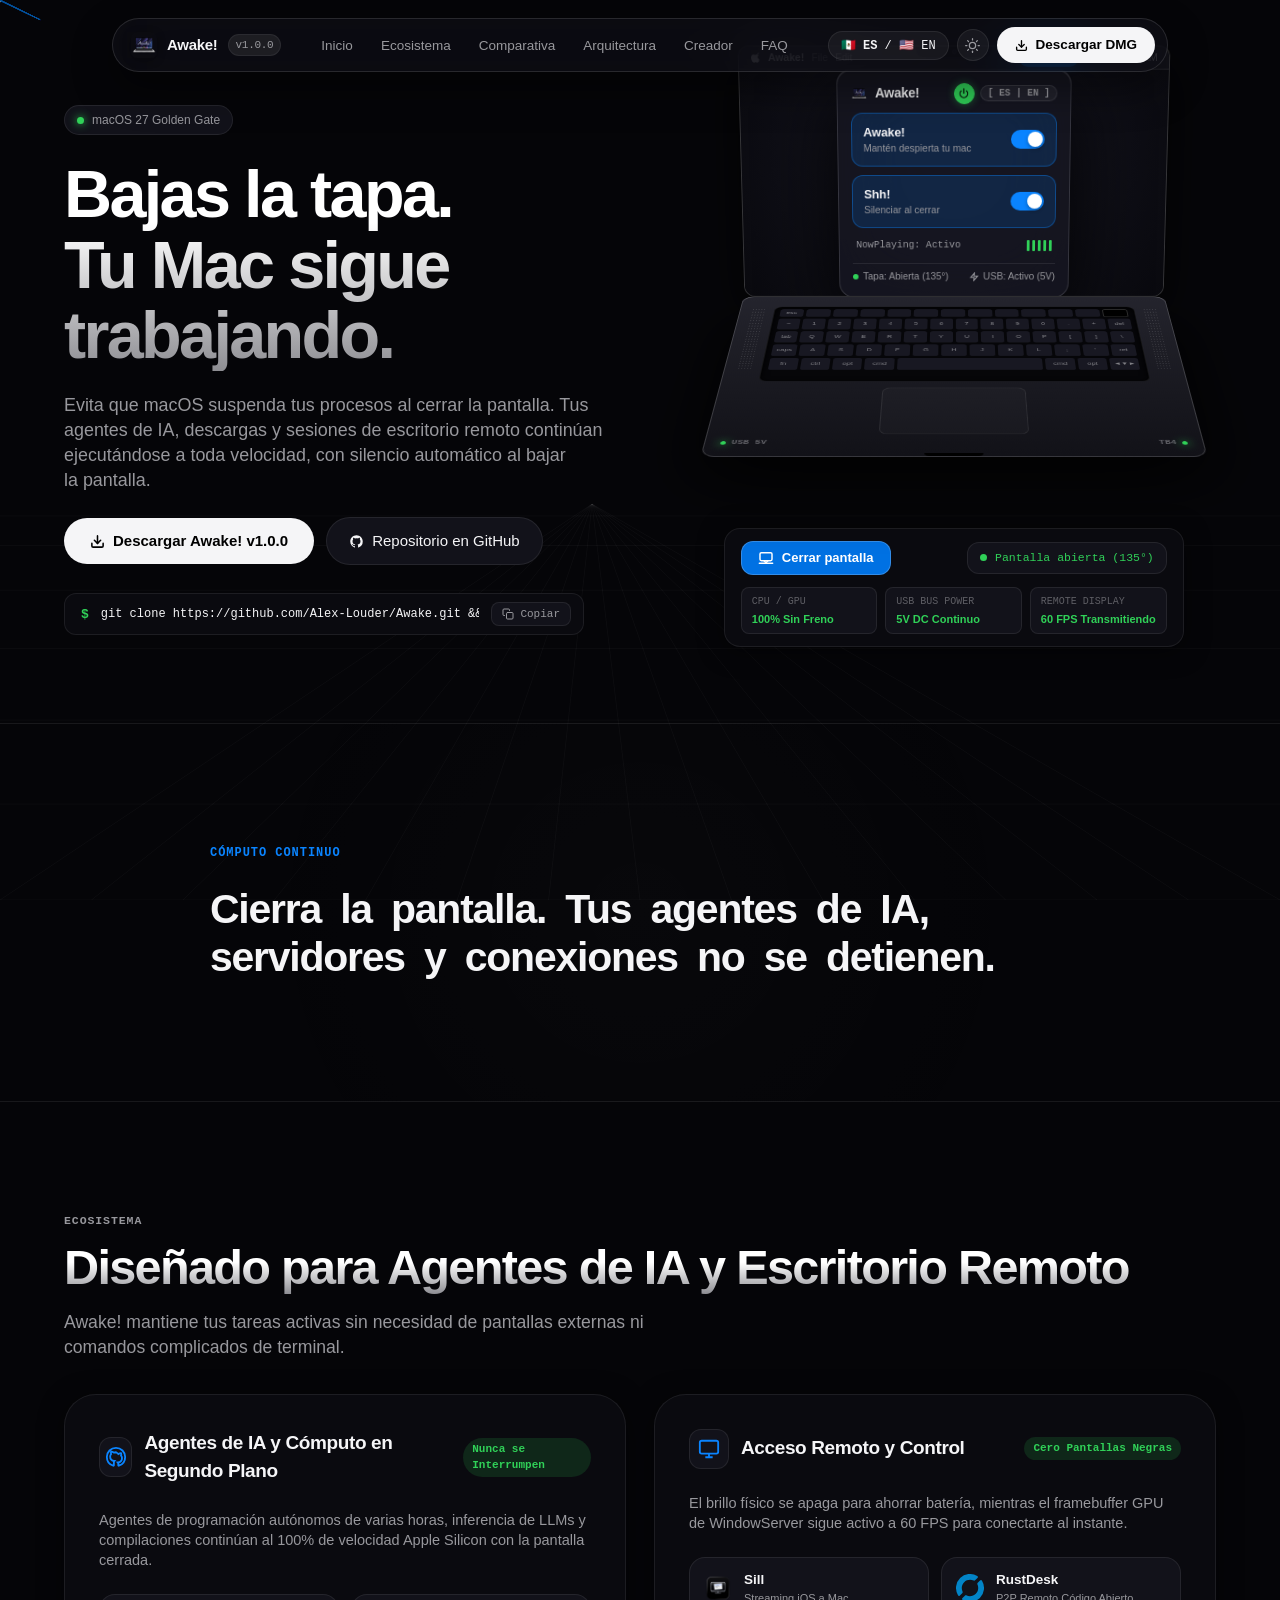
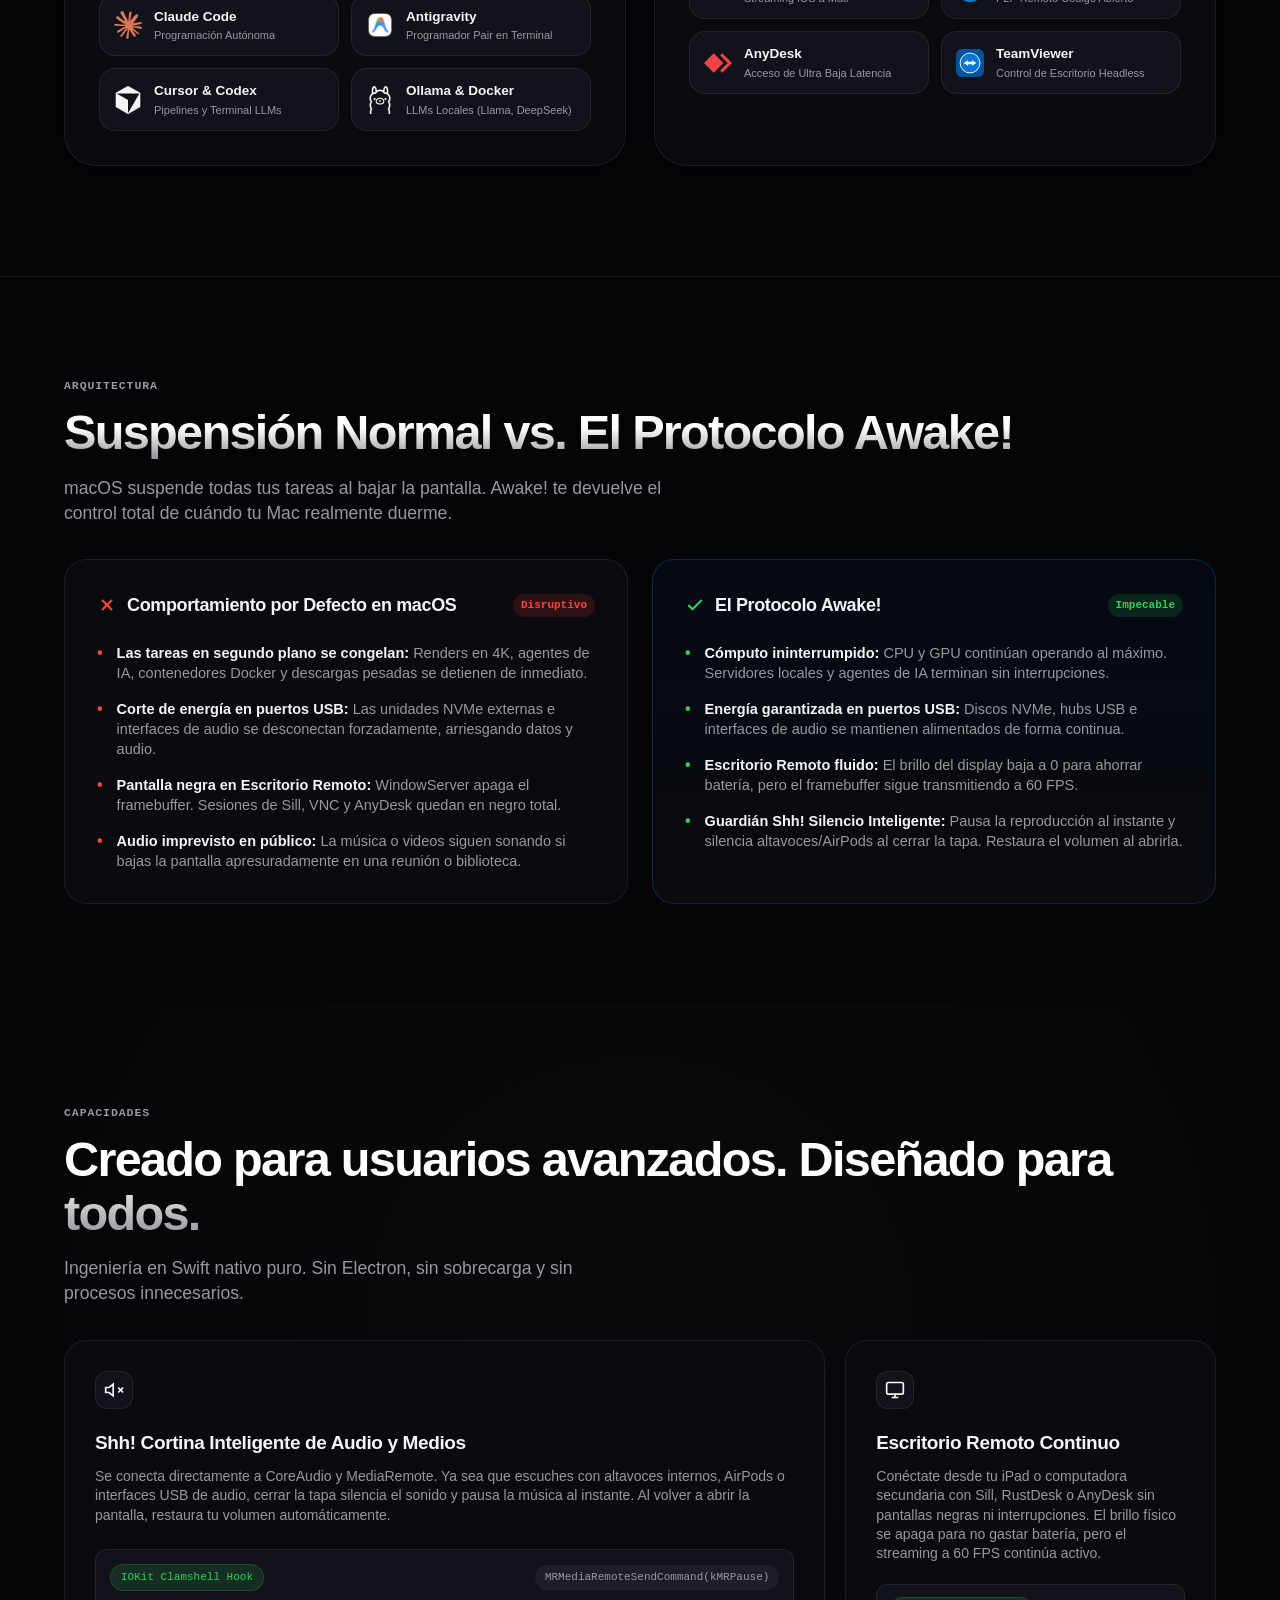
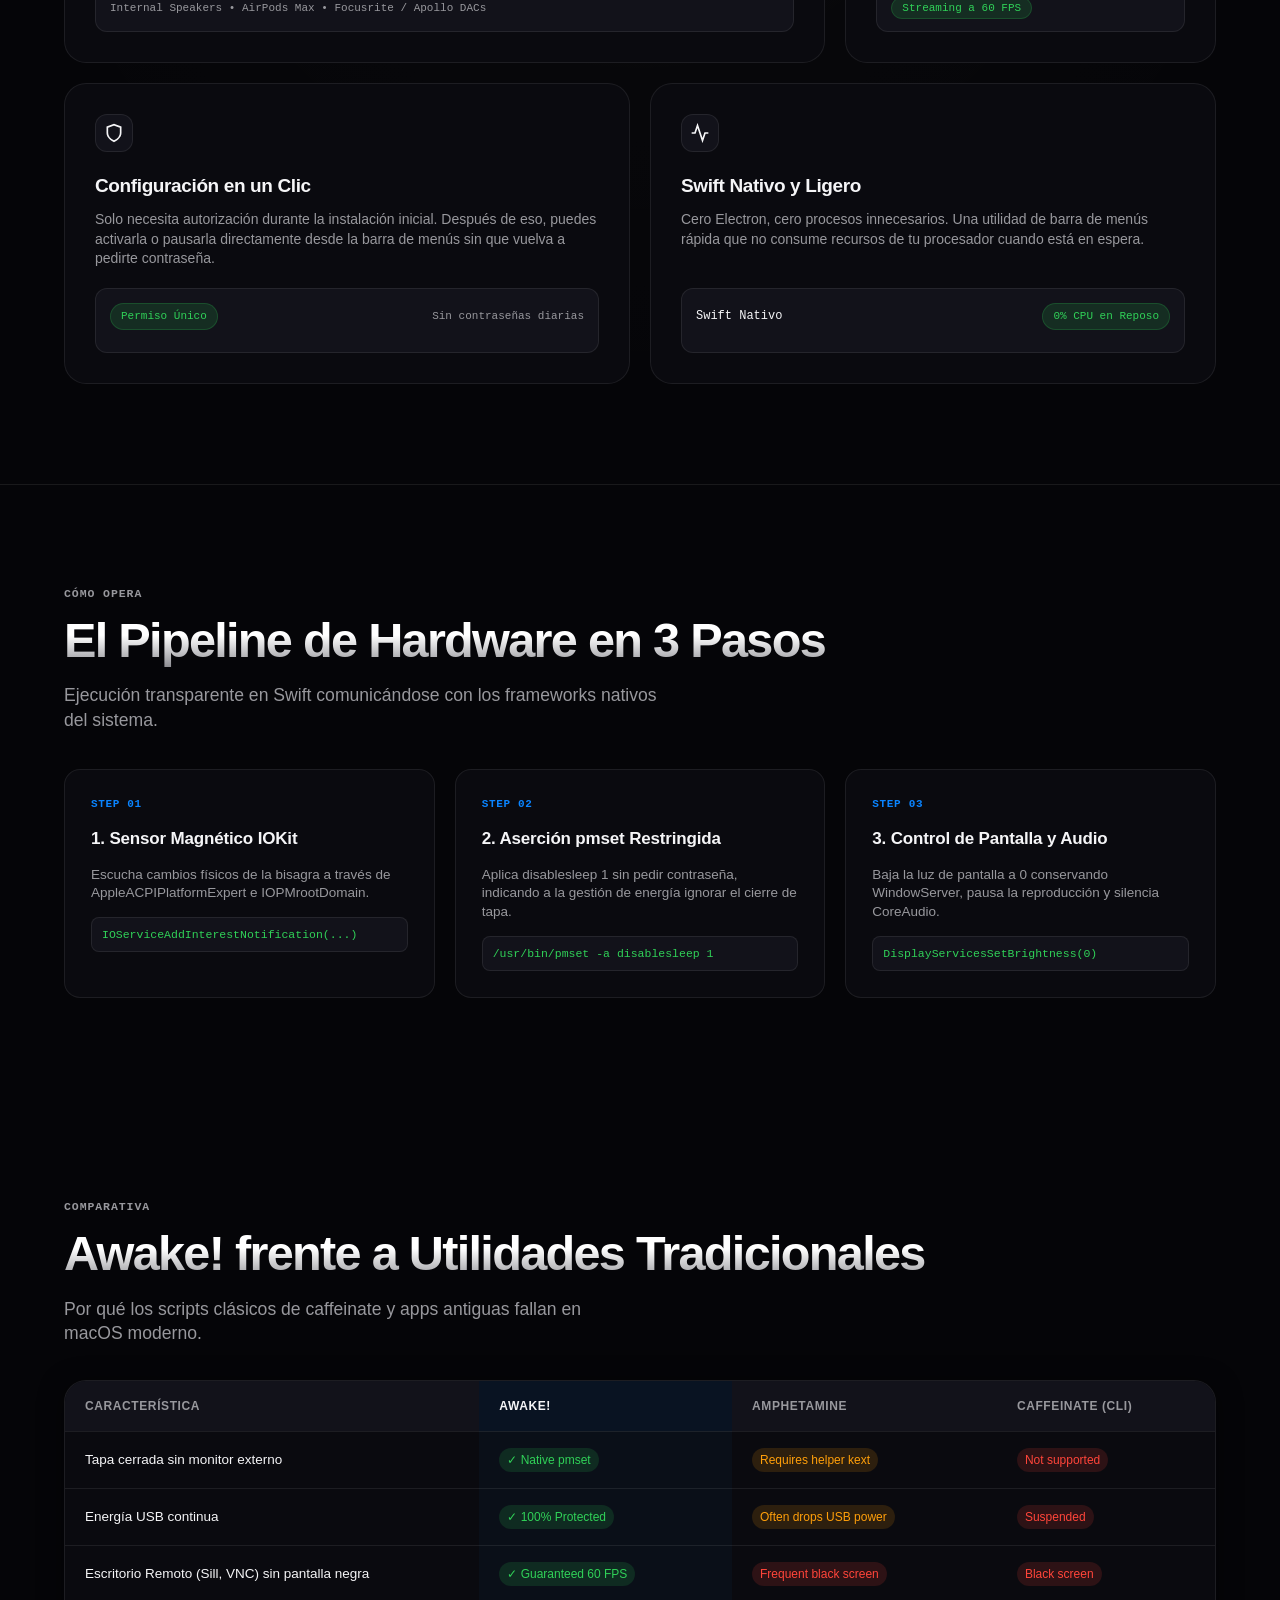
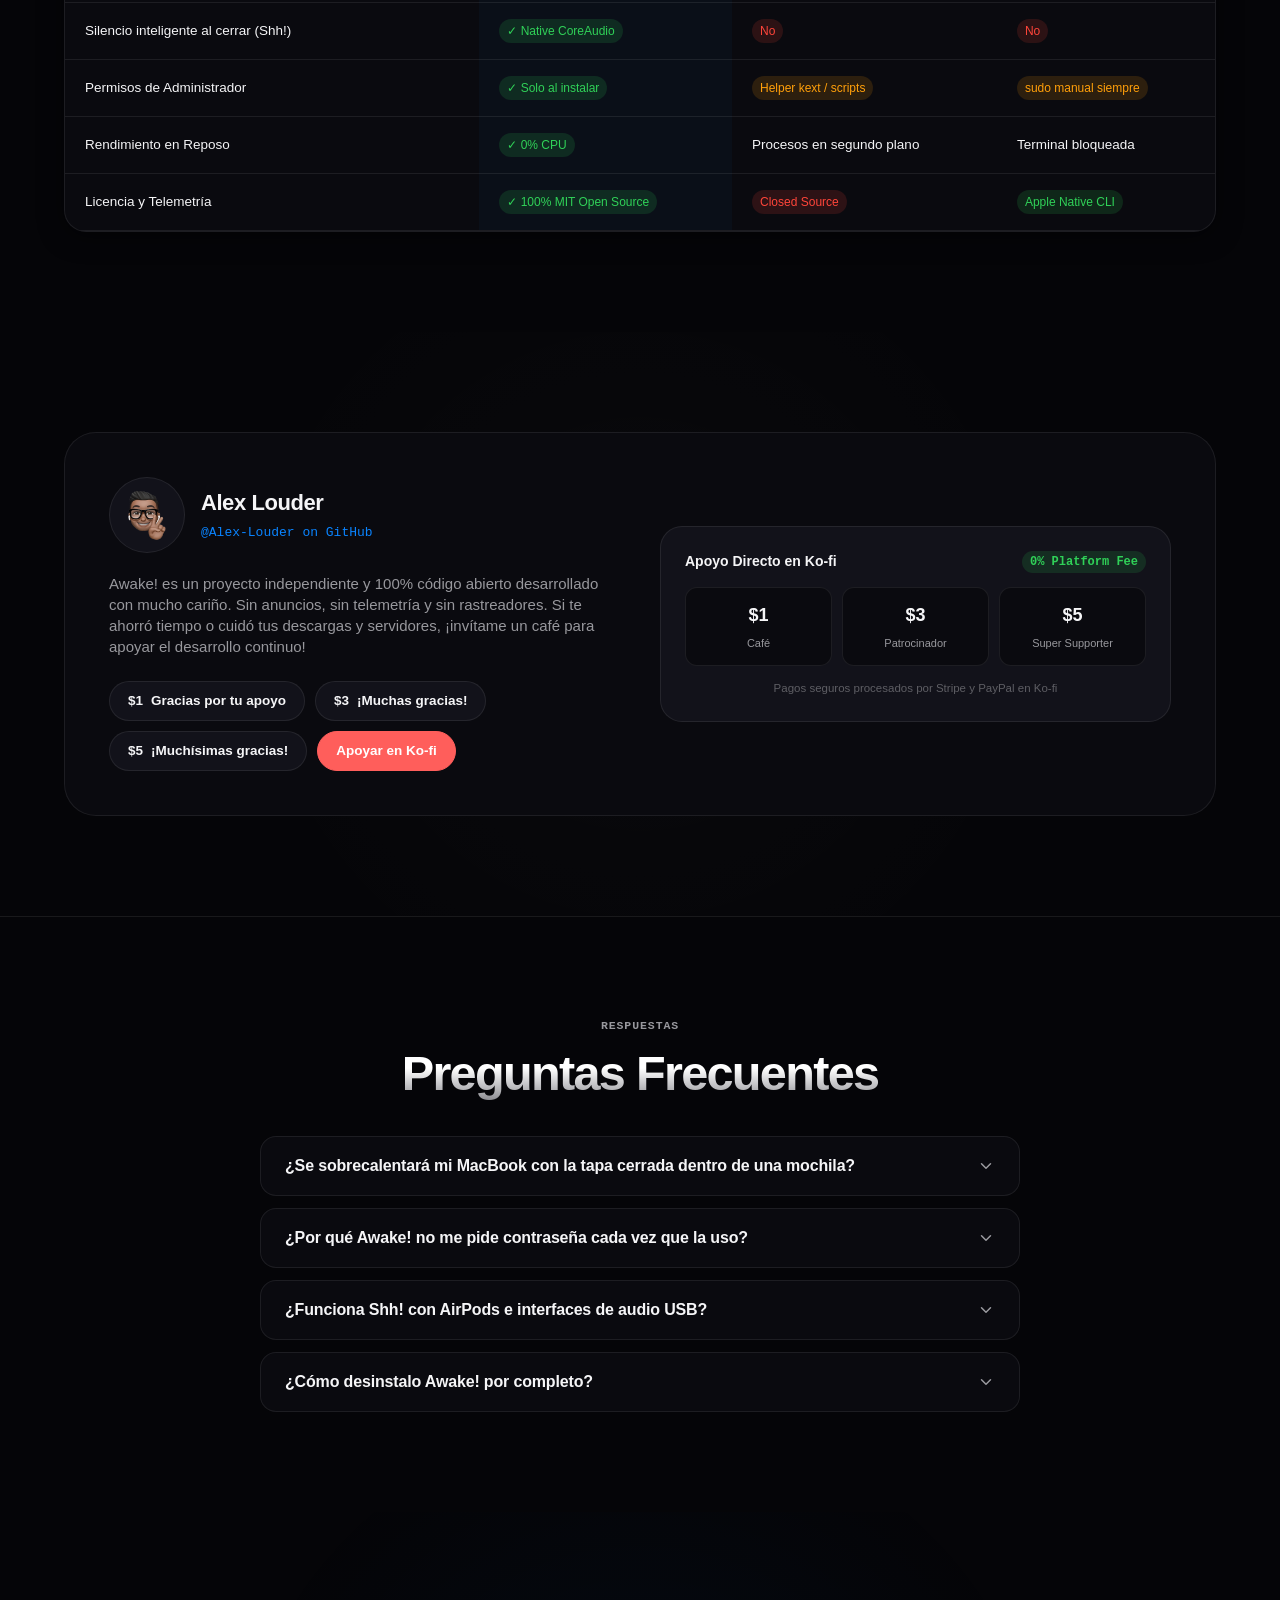
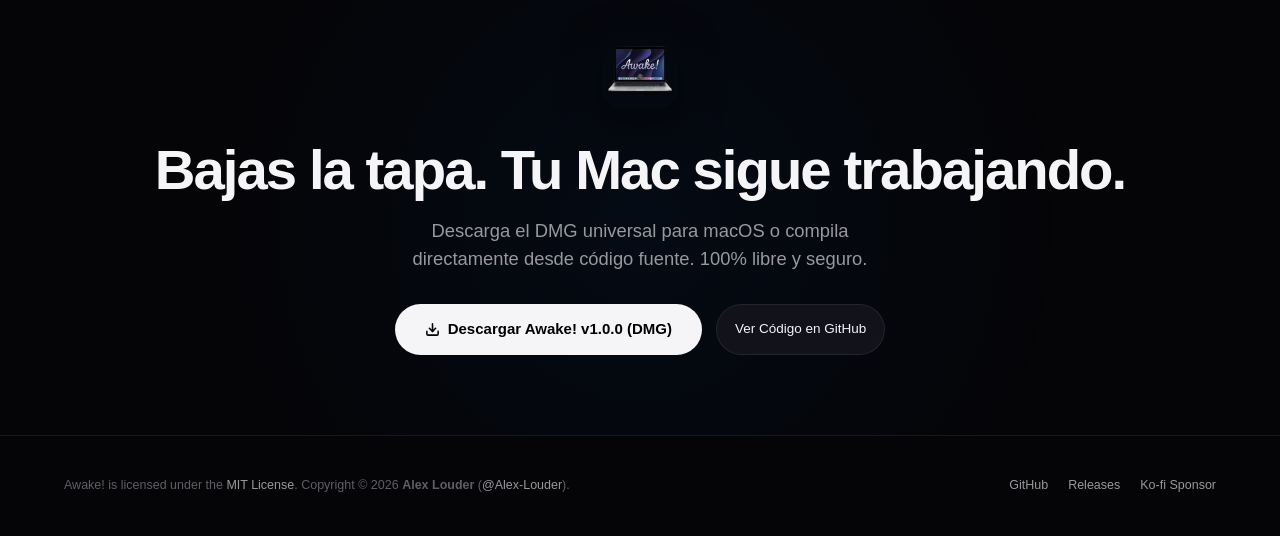
==== commit a84758ec: "fix(landing): resolve dark mode logos visibility and polish 3D clamshell demo interaction" ====
--- a/docs/index.html
+++ b/docs/index.html
@@ -175,7 +175,9 @@
                     </div>
                   </div>
                   <div class="vd-task-item">
-                    <img src="assets/logos/ollama.svg" alt="Ollama" class="vd-app-icon" width="18" height="18">
+                    <svg class="vd-app-icon brand-chip-svg" viewBox="0 0 24 24" width="18" height="18" fill="currentColor" role="img" aria-label="Ollama" style="color: #ffffff;">
+                      <path d="M16.361 10.26a.894.894 0 0 0-.558.47l-.072.148.001.207c0 .193.004.217.059.353.076.193.152.312.291.448.24.238.51.3.872.205a.86.86 0 0 0 .517-.436.752.752 0 0 0 .08-.498c-.064-.453-.33-.782-.724-.897a1.06 1.06 0 0 0-.466 0zm-9.203.005c-.305.096-.533.32-.65.639a1.187 1.187 0 0 0-.06.52c.057.309.31.59.598.667.362.095.632.033.872-.205.14-.136.215-.255.291-.448.055-.136.059-.16.059-.353l.001-.207-.072-.148a.894.894 0 0 0-.565-.472 1.02 1.02 0 0 0-.474.007Zm4.184 2c-.131.071-.223.25-.195.383.031.143.157.288.353.407.105.063.112.072.117.136.004.038-.01.146-.029.243-.02.094-.036.194-.036.222.002.074.07.195.143.253.064.052.076.054.255.059.164.005.198.001.264-.03.169-.082.212-.234.15-.525-.052-.243-.042-.28.087-.355.137-.08.281-.219.324-.314a.365.365 0 0 0-.175-.48.394.394 0 0 0-.181-.033c-.126 0-.207.03-.355.124l-.085.053-.053-.032c-.219-.13-.259-.145-.391-.143a.396.396 0 0 0-.193.032zm.39-2.195c-.373.036-.475.05-.654.086-.291.06-.68.195-.951.328-.94.46-1.589 1.226-1.787 2.114-.04.176-.045.234-.045.53 0 .294.005.357.043.524.264 1.16 1.332 2.017 2.714 2.173.3.033 1.596.033 1.896 0 1.11-.125 2.064-.727 2.493-1.571.114-.226.169-.372.22-.602.039-.167.044-.23.044-.523 0-.297-.005-.355-.045-.531-.288-1.29-1.539-2.304-3.072-2.497a6.873 6.873 0 0 0-.855-.031zm.645.937a3.283 3.283 0 0 1 1.44.514c.223.148.537.458.671.662.166.251.26.508.303.82.02.143.01.251-.043.482-.08.345-.332.705-.672.957a3.115 3.115 0 0 1-.689.348c-.382.122-.632.144-1.525.138-.582-.006-.686-.01-.853-.042-.57-.107-1.022-.334-1.35-.68-.264-.28-.385-.535-.45-.946-.03-.192.025-.509.137-.776.136-.326.488-.73.836-.963.403-.269.934-.46 1.422-.512.187-.02.586-.02.773-.002zm-5.503-11a1.653 1.653 0 0 0-.683.298C5.617.74 5.173 1.666 4.985 2.819c-.07.436-.119 1.04-.119 1.503 0 .544.064 1.24.155 1.721.02.107.031.202.023.208a8.12 8.12 0 0 1-.187.152 5.324 5.324 0 0 0-.949 1.02 5.49 5.49 0 0 0-.94 2.339 6.625 6.625 0 0 0-.023 1.357c.091.78.325 1.438.727 2.04l.13.195-.037.064c-.269.452-.498 1.105-.605 1.732-.084.496-.095.629-.095 1.294 0 .67.009.803.088 1.266.095.555.288 1.143.503 1.534.071.128.243.393.264.407.007.003-.014.067-.046.141a7.405 7.405 0 0 0-.548 1.873c-.062.417-.071.552-.071.991 0 .56.031.832.148 1.279L3.42 24h1.478l-.05-.091c-.297-.552-.325-1.575-.068-2.597.117-.472.25-.819.498-1.296l.148-.29v-.177c0-.165-.003-.184-.057-.293a.915.915 0 0 0-.194-.25 1.74 1.74 0 0 1-.385-.543c-.424-.92-.506-2.286-.208-3.451.124-.486.329-.918.544-1.154a.787.787 0 0 0 .223-.531c0-.195-.07-.355-.224-.522a3.136 3.136 0 0 1-.817-1.729c-.14-.96.114-2.005.69-2.834.563-.814 1.353-1.336 2.237-1.475.199-.033.57-.028.776.01.226.04.367.028.512-.041.179-.085.268-.19.374-.431.093-.215.165-.333.36-.576.234-.29.46-.489.822-.729.413-.27.884-.467 1.352-.561.17-.035.25-.04.569-.04.319 0 .398.005.569.04a4.07 4.07 0 0 1 1.914.997c.117.109.398.457.488.602.034.057.095.177.132.267.105.241.195.346.374.43.14.068.286.082.503.045.343-.058.607-.053.943.016 1.144.23 2.14 1.173 2.581 2.437.385 1.108.276 2.267-.296 3.153-.097.15-.193.27-.333.419-.301.322-.301.722-.001 1.053.493.539.801 1.866.708 3.036-.062.772-.26 1.463-.533 1.854a2.096 2.096 0 0 1-.224.258.916.916 0 0 0-.194.25c-.054.109-.057.128-.057.293v.178l.148.29c.248.476.38.823.498 1.295.253 1.008.231 2.01-.059 2.581a.845.845 0 0 0-.044.098c0 .006.329.009.732.009h.73l.02-.074.036-.134c.019-.076.057-.3.088-.516.029-.217.029-1.016 0-1.258-.11-.875-.295-1.57-.597-2.226-.032-.074-.053-.138-.046-.141.008-.005.057-.074.108-.152.376-.569.607-1.284.724-2.228.031-.26.031-1.378 0-1.628-.083-.645-.182-1.082-.348-1.525a6.083 6.083 0 0 0-.329-.7l-.038-.064.131-.194c.402-.604.636-1.262.727-2.04a6.625 6.625 0 0 0-.024-1.358 5.512 5.512 0 0 0-.939-2.339 5.325 5.325 0 0 0-.95-1.02 8.097 8.097 0 0 1-.186-.152.692.692 0 0 1 .023-.208c.208-1.087.201-2.443-.017-3.503-.19-.924-.535-1.658-.98-2.082-.354-.338-.716-.482-1.15-.455-.996.059-1.8 1.205-2.116 3.01a6.805 6.805 0 0 0-.097.726c0 .036-.007.066-.015.066a.96.96 0 0 1-.149-.078A4.857 4.857 0 0 0 12 3.03c-.832 0-1.687.243-2.456.698a.958.958 0 0 1-.148.078c-.008 0-.015-.03-.015-.066a6.71 6.71 0 0 0-.097-.725C8.997 1.392 8.337.319 7.46.048a2.096 2.096 0 0 0-.585-.041Zm.293 1.402c.248.197.523.759.682 1.388.03.113.06.244.069.292.007.047.026.152.041.233.067.365.098.76.102 1.24l.002.475-.12.175-.118.178h-.278c-.324 0-.646.041-.954.124l-.238.06c-.033.007-.038-.003-.057-.144a8.438 8.438 0 0 1 .016-2.323c.124-.788.413-1.501.696-1.711.067-.05.079-.049.157.013zm9.825-.012c.17.126.358.46.498.888.28.854.36 2.028.212 3.145-.019.14-.024.151-.057.144l-.238-.06a3.693 3.693 0 0 0-.954-.124h-.278l-.119-.178-.119-.175.002-.474c.004-.669.066-1.19.214-1.772.157-.623.434-1.185.68-1.382.078-.062.09-.063.159-.012z"/>
+                    </svg>
                     <div class="vd-task-info">
                       <span class="vd-task-name">Ollama • Llama 3.3</span>
                       <span class="vd-task-sub" data-i18n="vd_ollama_status">Generando a 48 tok/s</span>
@@ -445,7 +447,10 @@
               <!-- Codex / Cursor -->
               <div class="app-chip">
                 <div class="app-chip-icon">
-                  <img src="assets/logos/cursor.svg" alt="Cursor" width="28" height="28">
+                  <svg class="brand-chip-svg" viewBox="0 0 24 24" width="26" height="26" fill="currentColor" role="img" aria-label="Cursor">
+                    <title>Cursor</title>
+                    <path d="M11.503.131 1.891 5.678a.84.84 0 0 0-.42.726v11.188c0 .3.162.575.42.724l9.609 5.55a1 1 0 0 0 .998 0l9.61-5.55a.84.84 0 0 0 .42-.724V6.404a.84.84 0 0 0-.42-.726L12.497.131a1.01 1.01 0 0 0-.996 0M2.657 6.338h18.55c.263 0 .43.287.297.515L12.23 22.918c-.062.107-.229.064-.229-.06V12.335a.59.59 0 0 0-.295-.51l-9.11-5.257c-.109-.063-.064-.23.061-.23"/>
+                  </svg>
                 </div>
                 <div class="app-chip-info">
                   <span class="app-chip-name">Cursor & Codex</span>
@@ -456,7 +461,10 @@
               <!-- Ollama & Docker -->
               <div class="app-chip">
                 <div class="app-chip-icon">
-                  <img src="assets/logos/ollama.svg" alt="Ollama" width="28" height="28">
+                  <svg class="brand-chip-svg" viewBox="0 0 24 24" width="26" height="26" fill="currentColor" role="img" aria-label="Ollama">
+                    <title>Ollama</title>
+                    <path d="M16.361 10.26a.894.894 0 0 0-.558.47l-.072.148.001.207c0 .193.004.217.059.353.076.193.152.312.291.448.24.238.51.3.872.205a.86.86 0 0 0 .517-.436.752.752 0 0 0 .08-.498c-.064-.453-.33-.782-.724-.897a1.06 1.06 0 0 0-.466 0zm-9.203.005c-.305.096-.533.32-.65.639a1.187 1.187 0 0 0-.06.52c.057.309.31.59.598.667.362.095.632.033.872-.205.14-.136.215-.255.291-.448.055-.136.059-.16.059-.353l.001-.207-.072-.148a.894.894 0 0 0-.565-.472 1.02 1.02 0 0 0-.474.007Zm4.184 2c-.131.071-.223.25-.195.383.031.143.157.288.353.407.105.063.112.072.117.136.004.038-.01.146-.029.243-.02.094-.036.194-.036.222.002.074.07.195.143.253.064.052.076.054.255.059.164.005.198.001.264-.03.169-.082.212-.234.15-.525-.052-.243-.042-.28.087-.355.137-.08.281-.219.324-.314a.365.365 0 0 0-.175-.48.394.394 0 0 0-.181-.033c-.126 0-.207.03-.355.124l-.085.053-.053-.032c-.219-.13-.259-.145-.391-.143a.396.396 0 0 0-.193.032zm.39-2.195c-.373.036-.475.05-.654.086-.291.06-.68.195-.951.328-.94.46-1.589 1.226-1.787 2.114-.04.176-.045.234-.045.53 0 .294.005.357.043.524.264 1.16 1.332 2.017 2.714 2.173.3.033 1.596.033 1.896 0 1.11-.125 2.064-.727 2.493-1.571.114-.226.169-.372.22-.602.039-.167.044-.23.044-.523 0-.297-.005-.355-.045-.531-.288-1.29-1.539-2.304-3.072-2.497a6.873 6.873 0 0 0-.855-.031zm.645.937a3.283 3.283 0 0 1 1.44.514c.223.148.537.458.671.662.166.251.26.508.303.82.02.143.01.251-.043.482-.08.345-.332.705-.672.957a3.115 3.115 0 0 1-.689.348c-.382.122-.632.144-1.525.138-.582-.006-.686-.01-.853-.042-.57-.107-1.022-.334-1.35-.68-.264-.28-.385-.535-.45-.946-.03-.192.025-.509.137-.776.136-.326.488-.73.836-.963.403-.269.934-.46 1.422-.512.187-.02.586-.02.773-.002zm-5.503-11a1.653 1.653 0 0 0-.683.298C5.617.74 5.173 1.666 4.985 2.819c-.07.436-.119 1.04-.119 1.503 0 .544.064 1.24.155 1.721.02.107.031.202.023.208a8.12 8.12 0 0 1-.187.152 5.324 5.324 0 0 0-.949 1.02 5.49 5.49 0 0 0-.94 2.339 6.625 6.625 0 0 0-.023 1.357c.091.78.325 1.438.727 2.04l.13.195-.037.064c-.269.452-.498 1.105-.605 1.732-.084.496-.095.629-.095 1.294 0 .67.009.803.088 1.266.095.555.288 1.143.503 1.534.071.128.243.393.264.407.007.003-.014.067-.046.141a7.405 7.405 0 0 0-.548 1.873c-.062.417-.071.552-.071.991 0 .56.031.832.148 1.279L3.42 24h1.478l-.05-.091c-.297-.552-.325-1.575-.068-2.597.117-.472.25-.819.498-1.296l.148-.29v-.177c0-.165-.003-.184-.057-.293a.915.915 0 0 0-.194-.25 1.74 1.74 0 0 1-.385-.543c-.424-.92-.506-2.286-.208-3.451.124-.486.329-.918.544-1.154a.787.787 0 0 0 .223-.531c0-.195-.07-.355-.224-.522a3.136 3.136 0 0 1-.817-1.729c-.14-.96.114-2.005.69-2.834.563-.814 1.353-1.336 2.237-1.475.199-.033.57-.028.776.01.226.04.367.028.512-.041.179-.085.268-.19.374-.431.093-.215.165-.333.36-.576.234-.29.46-.489.822-.729.413-.27.884-.467 1.352-.561.17-.035.25-.04.569-.04.319 0 .398.005.569.04a4.07 4.07 0 0 1 1.914.997c.117.109.398.457.488.602.034.057.095.177.132.267.105.241.195.346.374.43.14.068.286.082.503.045.343-.058.607-.053.943.016 1.144.23 2.14 1.173 2.581 2.437.385 1.108.276 2.267-.296 3.153-.097.15-.193.27-.333.419-.301.322-.301.722-.001 1.053.493.539.801 1.866.708 3.036-.062.772-.26 1.463-.533 1.854a2.096 2.096 0 0 1-.224.258.916.916 0 0 0-.194.25c-.054.109-.057.128-.057.293v.178l.148.29c.248.476.38.823.498 1.295.253 1.008.231 2.01-.059 2.581a.845.845 0 0 0-.044.098c0 .006.329.009.732.009h.73l.02-.074.036-.134c.019-.076.057-.3.088-.516.029-.217.029-1.016 0-1.258-.11-.875-.295-1.57-.597-2.226-.032-.074-.053-.138-.046-.141.008-.005.057-.074.108-.152.376-.569.607-1.284.724-2.228.031-.26.031-1.378 0-1.628-.083-.645-.182-1.082-.348-1.525a6.083 6.083 0 0 0-.329-.7l-.038-.064.131-.194c.402-.604.636-1.262.727-2.04a6.625 6.625 0 0 0-.024-1.358 5.512 5.512 0 0 0-.939-2.339 5.325 5.325 0 0 0-.95-1.02 8.097 8.097 0 0 1-.186-.152.692.692 0 0 1 .023-.208c.208-1.087.201-2.443-.017-3.503-.19-.924-.535-1.658-.98-2.082-.354-.338-.716-.482-1.15-.455-.996.059-1.8 1.205-2.116 3.01a6.805 6.805 0 0 0-.097.726c0 .036-.007.066-.015.066a.96.96 0 0 1-.149-.078A4.857 4.857 0 0 0 12 3.03c-.832 0-1.687.243-2.456.698a.958.958 0 0 1-.148.078c-.008 0-.015-.03-.015-.066a6.71 6.71 0 0 0-.097-.725C8.997 1.392 8.337.319 7.46.048a2.096 2.096 0 0 0-.585-.041Zm.293 1.402c.248.197.523.759.682 1.388.03.113.06.244.069.292.007.047.026.152.041.233.067.365.098.76.102 1.24l.002.475-.12.175-.118.178h-.278c-.324 0-.646.041-.954.124l-.238.06c-.033.007-.038-.003-.057-.144a8.438 8.438 0 0 1 .016-2.323c.124-.788.413-1.501.696-1.711.067-.05.079-.049.157.013zm9.825-.012c.17.126.358.46.498.888.28.854.36 2.028.212 3.145-.019.14-.024.151-.057.144l-.238-.06a3.693 3.693 0 0 0-.954-.124h-.278l-.119-.178-.119-.175.002-.474c.004-.669.066-1.19.214-1.772.157-.623.434-1.185.68-1.382.078-.062.09-.063.159-.012z"/>
+                  </svg>
                 </div>
                 <div class="app-chip-info">
                   <span class="app-chip-name">Ollama & Docker</span>
--- a/docs/styles.css
+++ b/docs/styles.css
@@ -556,20 +556,20 @@
   gap: 12px;
   z-index: 50;
   opacity: 0;
-  transform: translateY(24px) scale(0.96);
-  filter: blur(3px);
+  transform: translateY(16px) scale(0.97);
   pointer-events: none;
-  transition: opacity 450ms var(--t-ease-spring),
-              transform 450ms var(--t-ease-spring),
-              filter 450ms var(--t-ease-spring);
+  visibility: hidden;
+  transition: opacity 350ms ease 200ms,
+              transform 350ms cubic-bezier(0.16, 1, 0.3, 1) 200ms,
+              visibility 350ms 200ms;
 }
 
 /* When the MacBook is closed, Virtual Display blooms into view */
 .hero-stage.is-lid-closed .virtual-display-hud {
   opacity: 1;
   transform: translateY(0) scale(1);
-  filter: blur(0);
   pointer-events: auto;
+  visibility: visible;
 }
 
 .vd-header {
@@ -880,9 +880,10 @@
   transform-origin: top center;
   transform-style: preserve-3d;
   transform: rotateX(var(--lid-rot, 115deg));
-  transition: transform 650ms var(--t-ease-spring);
-  border-radius: 14px;
+  transition: transform 700ms cubic-bezier(0.16, 1, 0.3, 1);
+  border-radius: 12px;
   z-index: 10;
+  cursor: pointer;
 }
 
 /* Back Face (Apple Logo): Visible when closed (0deg) */
@@ -891,14 +892,15 @@
   inset: 0;
   background: linear-gradient(145deg, #2c2c36 0%, #15151e 100%);
   border: 1px solid rgba(255, 255, 255, 0.18);
-  border-radius: 14px;
+  border-radius: 12px;
   box-shadow: 0 30px 70px rgba(0, 0, 0, 0.9), inset 0 1px 0 rgba(255, 255, 255, 0.22);
-  backface-visibility: hidden;
-  -webkit-backface-visibility: hidden;
   display: flex;
   align-items: center;
   justify-content: center;
   z-index: 2;
+  opacity: 0;
+  pointer-events: none;
+  transition: opacity 300ms ease;
 }
 
 .lid-apple-logo {
@@ -914,15 +916,32 @@
   inset: 0;
   background: #08080c;
   border: 1px solid rgba(255, 255, 255, 0.18);
-  border-radius: 14px;
+  border-radius: 12px;
   box-shadow: 0 20px 50px rgba(0, 0, 0, 0.85);
   transform: rotateX(180deg);
-  backface-visibility: hidden;
-  -webkit-backface-visibility: hidden;
   overflow: hidden;
   display: flex;
   flex-direction: column;
   z-index: 3;
+  opacity: 1;
+  pointer-events: auto;
+  transition: opacity 250ms ease 150ms;
+}
+
+/* Guaranteed Closed/Open State Face Switching */
+.hero-stage.is-lid-closed .lid-shell-back,
+.macbook-base.is-closed .lid-shell-back {
+  opacity: 1;
+  pointer-events: auto;
+  transition-delay: 200ms;
+}
+
+.hero-stage.is-lid-closed .lid-screen-inside,
+.macbook-base.is-closed .lid-screen-inside {
+  opacity: 0;
+  pointer-events: none;
+  visibility: hidden;
+  transition: opacity 200ms ease, visibility 200ms;
 }
 
 /* Camera Notch */
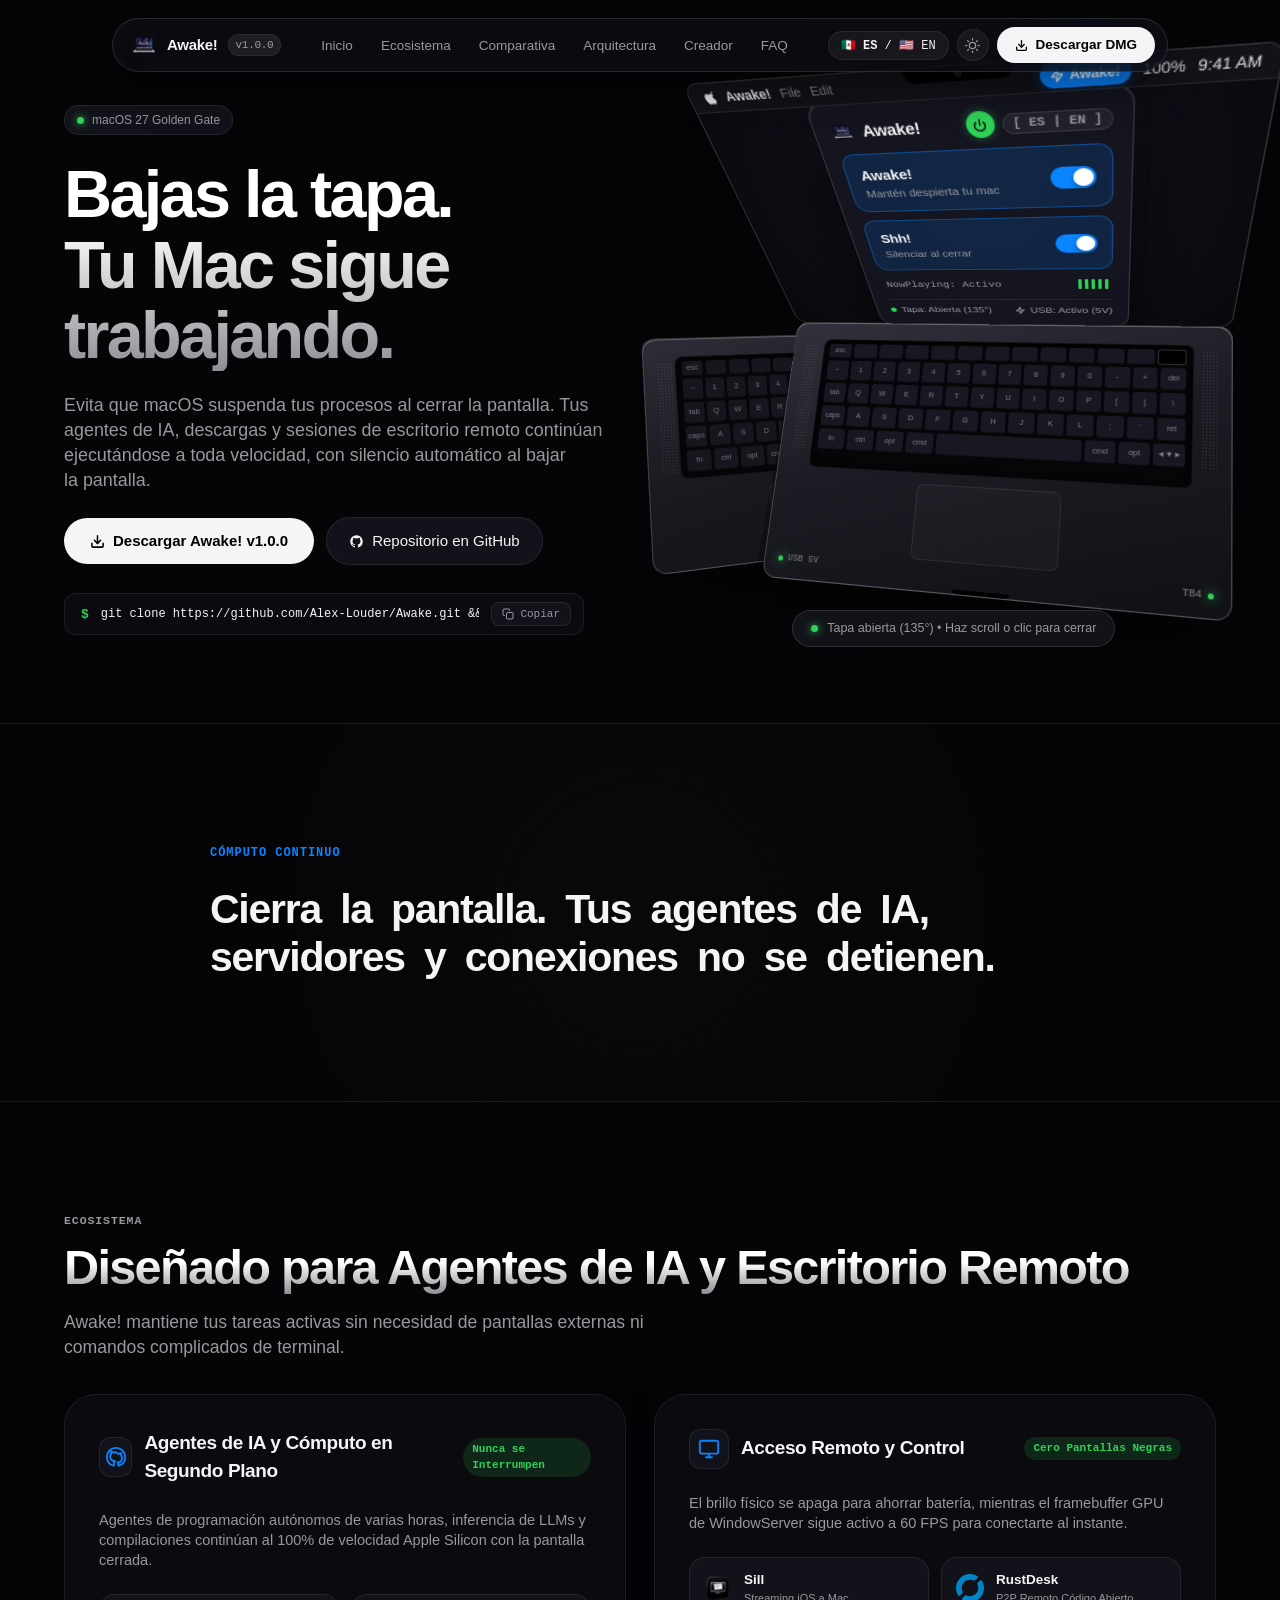
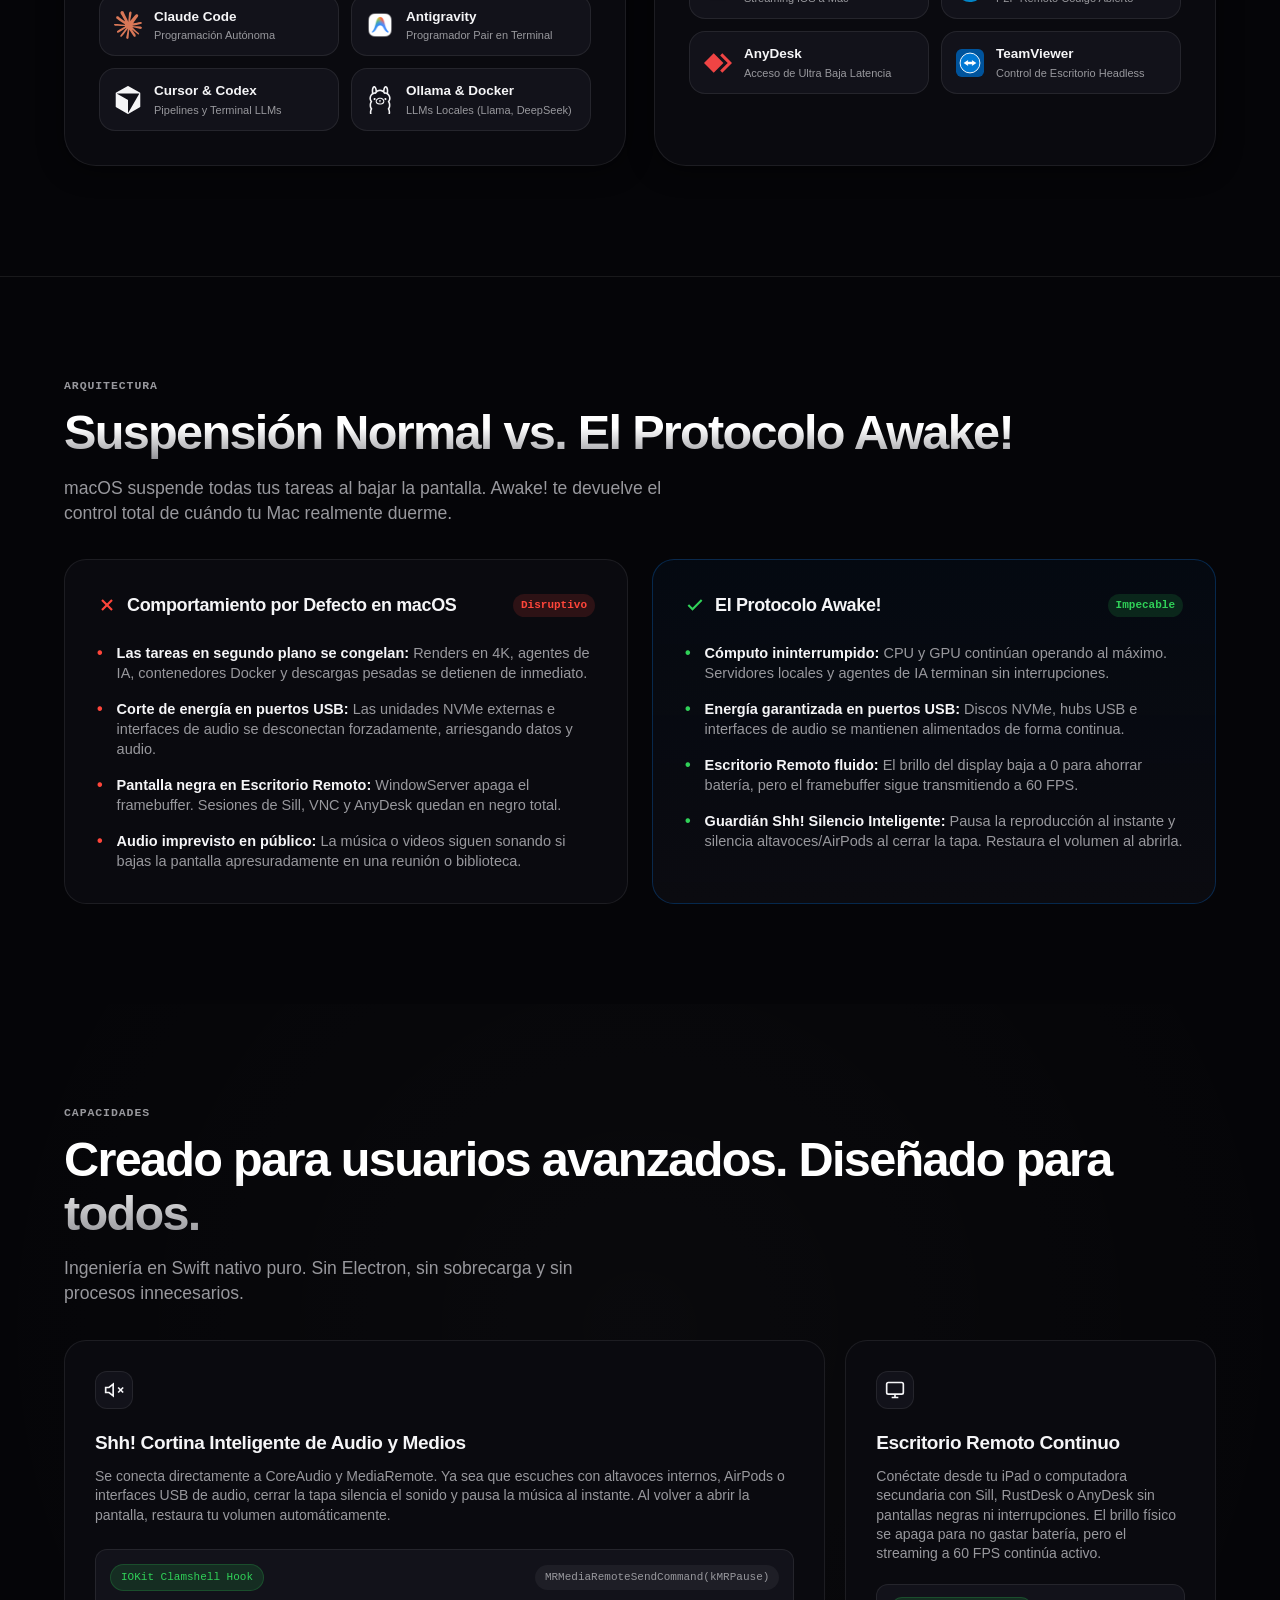
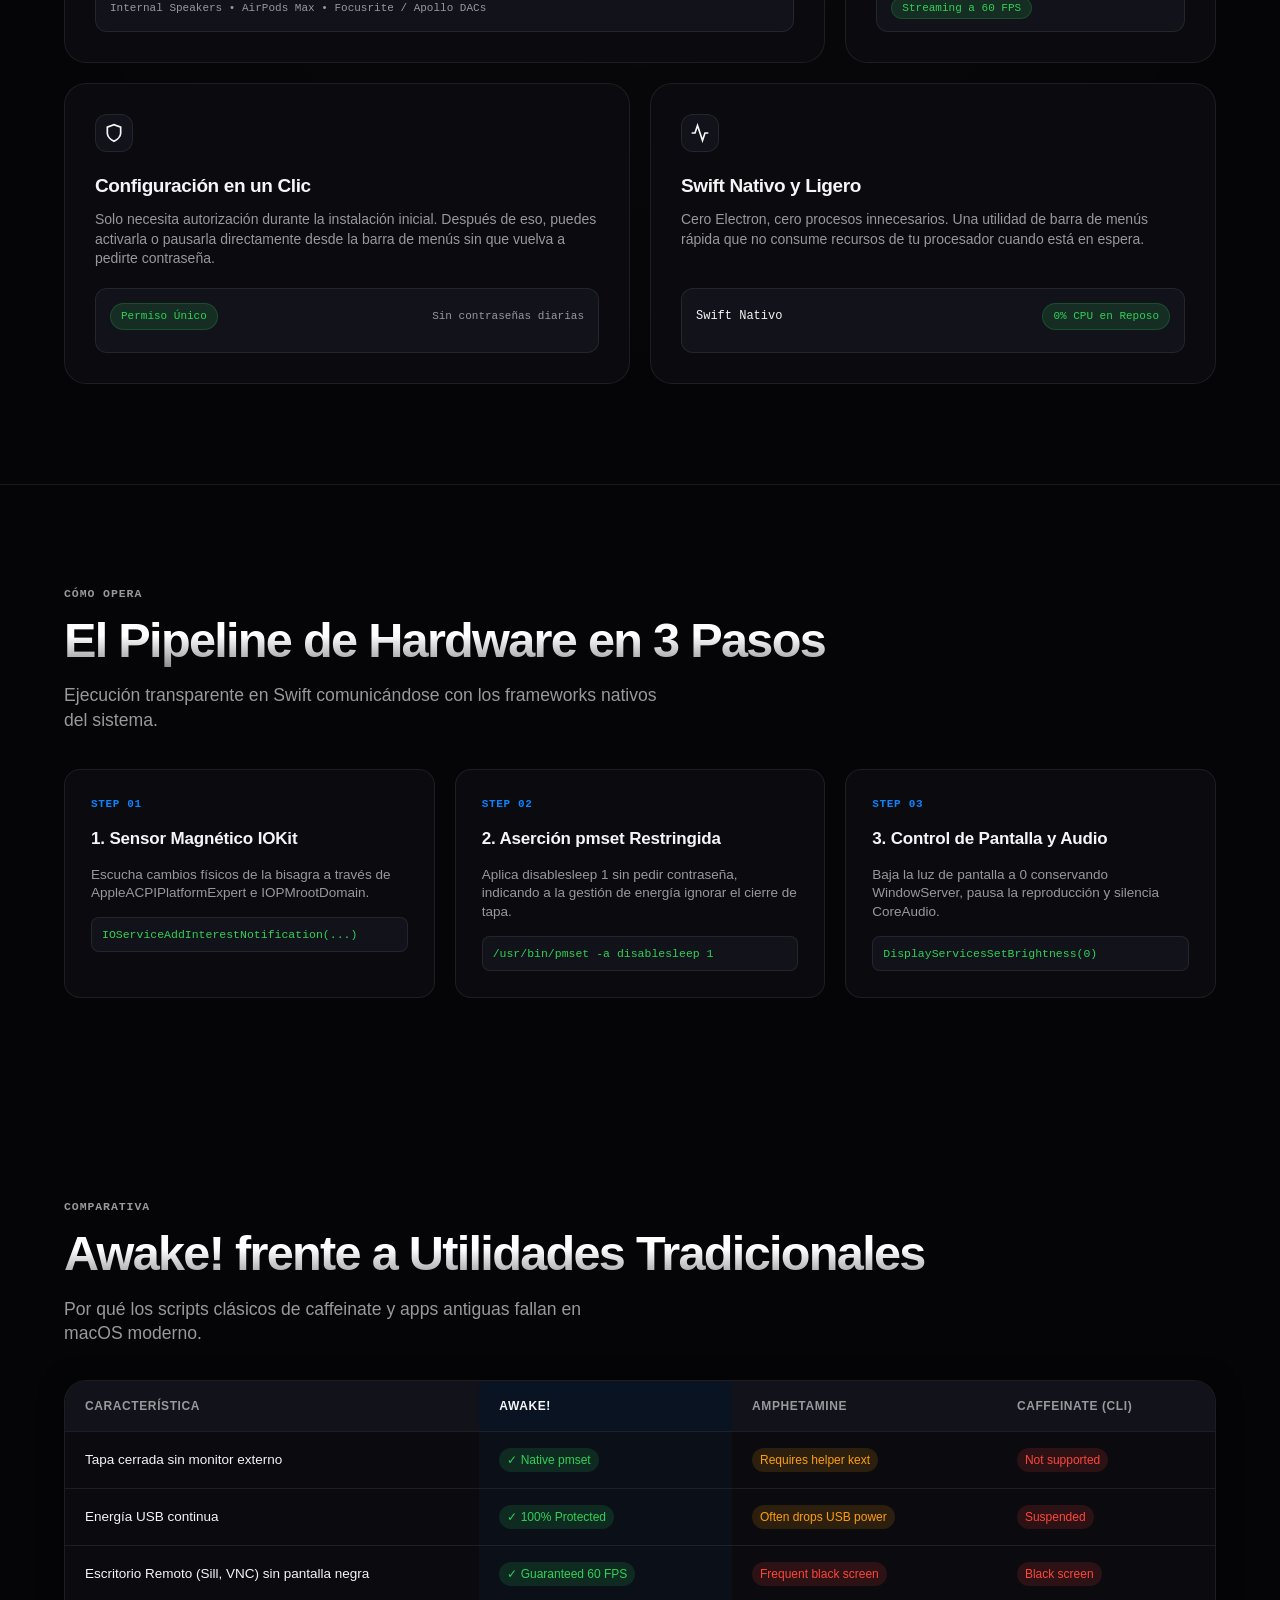
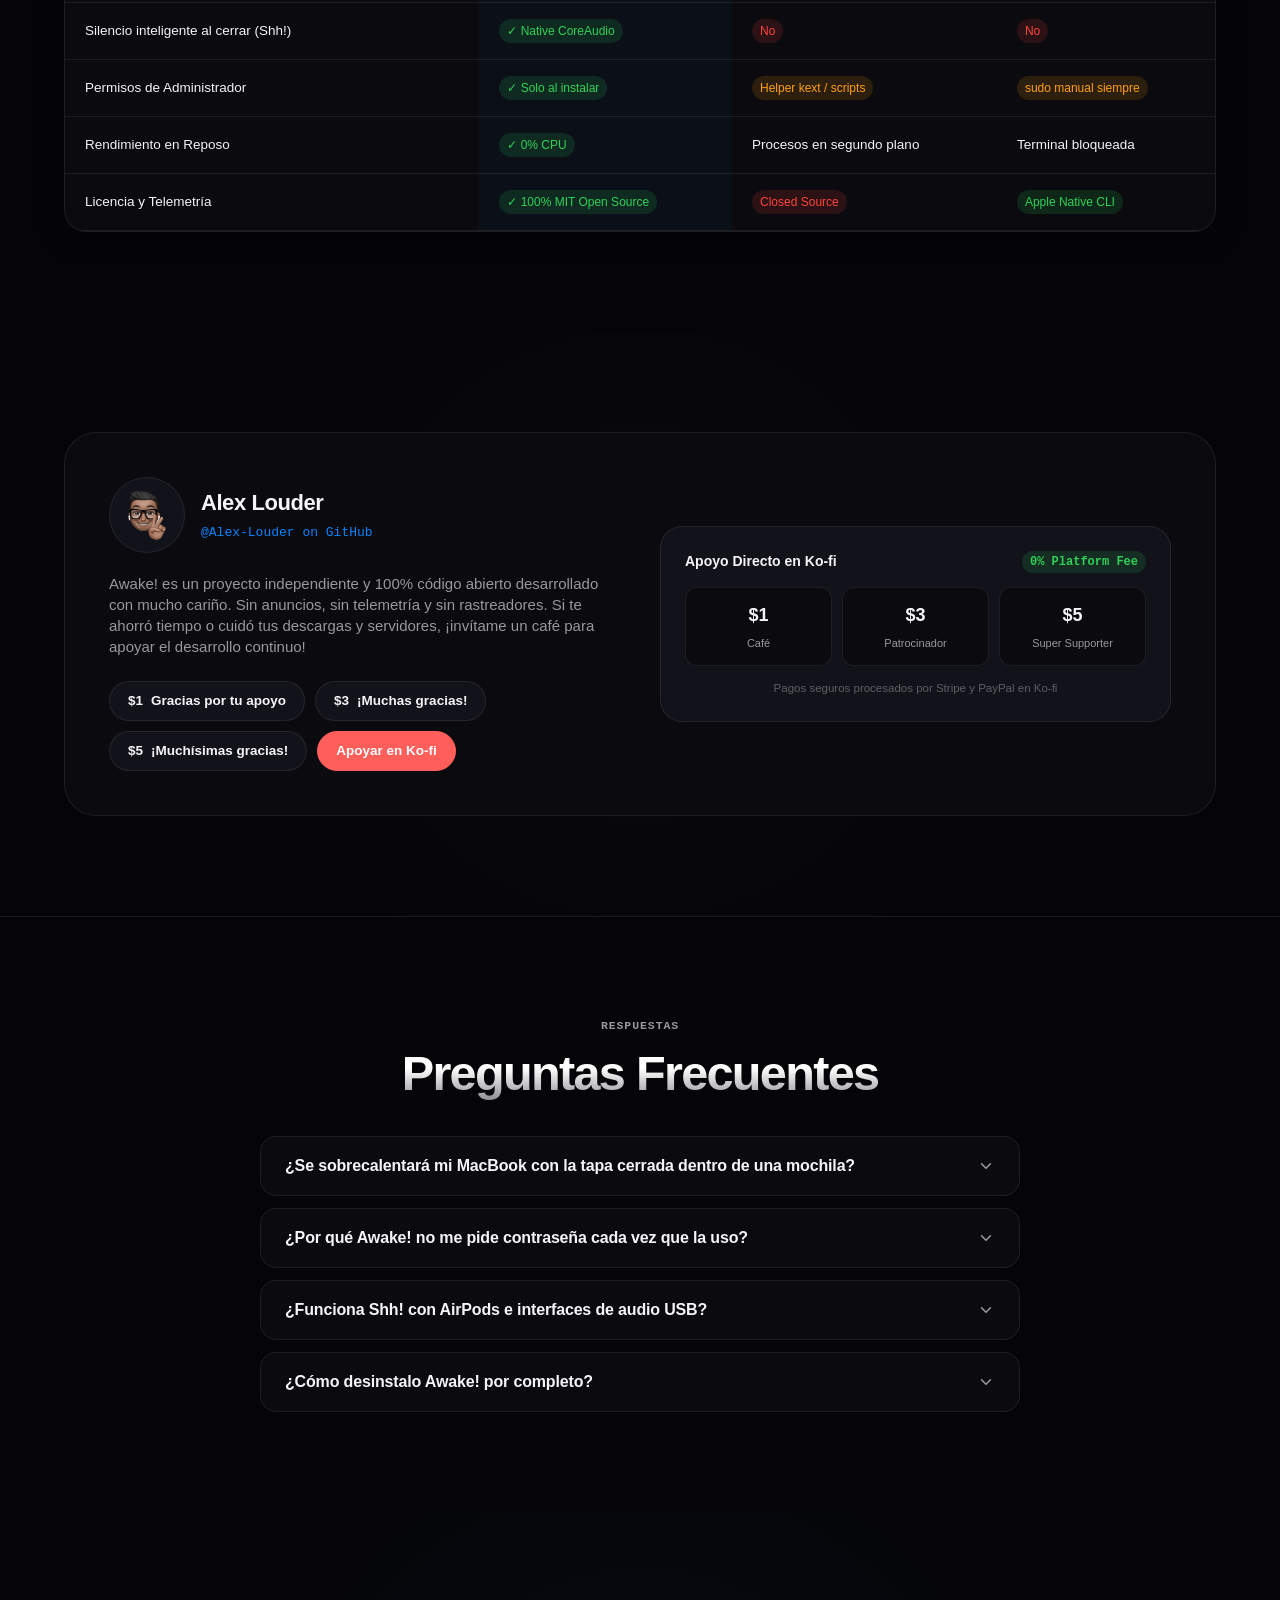
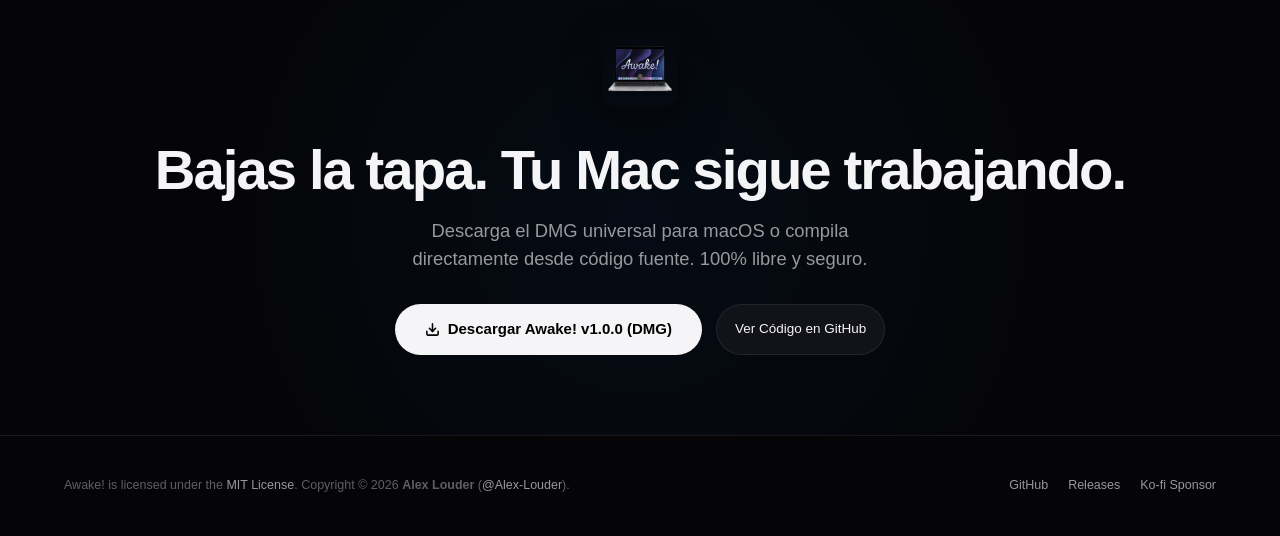
==== commit 2e223c1d: "feat(landing): redesign hero with Anti-AI-Slop dual floating MacBooks, scroll-driven clamshell close" ====
--- a/docs/index.html
+++ b/docs/index.html
@@ -32,9 +32,6 @@
           async src="//gc.zgo.at/count.js"></script>
 </head>
 <body>
-
-  <!-- Dynamic Interactive Particle Canvas -->
-  <canvas id="ambientCanvas"></canvas>
 
   <!-- Accessible Skip Link -->
   <a href="#main-content" class="skip-link">Skip to main content</a>
@@ -145,234 +142,247 @@
             </div>
           </div>
 
-          <!-- Photorealistic 3D MacBook Simulation Stage with Floating Virtual Display -->
-          <div class="hero-stage">
+          <!-- Dual Floating Studio Mockup Stage (Anti-AI-Slop, High-End Hardware Presentation) -->
+          <div class="hero-stage" id="heroStage">
             
-            <div class="macbook-3d-scene">
+            <div class="dual-floating-scene" id="dualFloatingScene">
               
-              <!-- Virtual Floating Display (Blooms when lid is closed) -->
-              <div class="virtual-display-hud" id="virtualDisplayHud">
-                <div class="vd-header">
-                  <div class="vd-title-group">
-                    <span class="vd-pulse-dot"></span>
-                    <span class="vd-title" data-i18n="vd_title">Sill • iPad Pro Stream (120 Hz)</span>
+              <!-- 1. Left Companion Mac (Open: Autonomous AI Agent & Terminal Session) -->
+              <div class="floating-mac-unit mac-unit-companion" title="MacBook Pro • Agente de IA e Inferencia Activa">
+                <div class="mac-unit-shadow"></div>
+                
+                <div class="macbook-chassis-model">
+                  <div class="speaker-grille left"></div>
+                  <div class="speaker-grille right"></div>
+                  
+                  <div class="keyboard-deck">
+                    <div class="keyboard-row f-keys">
+                      <span class="key esc">esc</span><span class="key"></span><span class="key"></span><span class="key"></span><span class="key"></span><span class="key"></span><span class="key"></span><span class="key"></span><span class="key"></span><span class="key"></span><span class="key"></span><span class="key"></span><span class="key touch-id"></span>
+                    </div>
+                    <div class="keyboard-row numbers">
+                      <span class="key">~</span><span class="key">1</span><span class="key">2</span><span class="key">3</span><span class="key">4</span><span class="key">5</span><span class="key">6</span><span class="key">7</span><span class="key">8</span><span class="key">9</span><span class="key">0</span><span class="key">-</span><span class="key">+</span><span class="key del">del</span>
+                    </div>
+                    <div class="keyboard-row letters-1">
+                      <span class="key tab">tab</span><span class="key">Q</span><span class="key">W</span><span class="key">E</span><span class="key">R</span><span class="key">T</span><span class="key">Y</span><span class="key">U</span><span class="key">I</span><span class="key">O</span><span class="key">P</span><span class="key">[</span><span class="key">]</span><span class="key">\</span>
+                    </div>
+                    <div class="keyboard-row letters-2">
+                      <span class="key caps">caps</span><span class="key">A</span><span class="key">S</span><span class="key">D</span><span class="key">F</span><span class="key">G</span><span class="key">H</span><span class="key">J</span><span class="key">K</span><span class="key">L</span><span class="key">;</span><span class="key">'</span><span class="key ret">ret</span>
+                    </div>
+                    <div class="keyboard-row bottom-row">
+                      <span class="key fn">fn</span><span class="key">ctrl</span><span class="key">opt</span><span class="key cmd">cmd</span><span class="key space"></span><span class="key cmd">cmd</span><span class="key opt">opt</span><span class="key arrows">◄▼►</span>
+                    </div>
                   </div>
-                  <span class="vd-badge" data-i18n="vd_badge">60 FPS Activo</span>
-                </div>
-
-                <div class="vd-terminal">
-                  <div class="vd-term-line"><span class="term-prompt">$</span> <span class="term-cmd">claude code --autonomous</span></div>
-                  <div class="vd-term-line term-dim">● Antigravity en segundo plano... <span class="term-highlight">GPU 96%</span></div>
-                  <div class="vd-term-line term-success">✓ Servidor activo en localhost:3000. Cero suspensión.</div>
-                </div>
-
-                <div class="vd-tasks-grid">
-                  <div class="vd-task-item">
-                    <img src="assets/logos/sill.png" alt="Sill" class="vd-app-icon" width="18" height="18">
-                    <div class="vd-task-info">
-                      <span class="vd-task-name">Sill Remote</span>
-                      <span class="vd-task-sub" data-i18n="vd_sill_status">Streaming activo a 120 Hz</span>
-                    </div>
-                  </div>
-                  <div class="vd-task-item">
-                    <svg class="vd-app-icon brand-chip-svg" viewBox="0 0 24 24" width="18" height="18" fill="currentColor" role="img" aria-label="Ollama" style="color: #ffffff;">
-                      <path d="M16.361 10.26a.894.894 0 0 0-.558.47l-.072.148.001.207c0 .193.004.217.059.353.076.193.152.312.291.448.24.238.51.3.872.205a.86.86 0 0 0 .517-.436.752.752 0 0 0 .08-.498c-.064-.453-.33-.782-.724-.897a1.06 1.06 0 0 0-.466 0zm-9.203.005c-.305.096-.533.32-.65.639a1.187 1.187 0 0 0-.06.52c.057.309.31.59.598.667.362.095.632.033.872-.205.14-.136.215-.255.291-.448.055-.136.059-.16.059-.353l.001-.207-.072-.148a.894.894 0 0 0-.565-.472 1.02 1.02 0 0 0-.474.007Zm4.184 2c-.131.071-.223.25-.195.383.031.143.157.288.353.407.105.063.112.072.117.136.004.038-.01.146-.029.243-.02.094-.036.194-.036.222.002.074.07.195.143.253.064.052.076.054.255.059.164.005.198.001.264-.03.169-.082.212-.234.15-.525-.052-.243-.042-.28.087-.355.137-.08.281-.219.324-.314a.365.365 0 0 0-.175-.48.394.394 0 0 0-.181-.033c-.126 0-.207.03-.355.124l-.085.053-.053-.032c-.219-.13-.259-.145-.391-.143a.396.396 0 0 0-.193.032zm.39-2.195c-.373.036-.475.05-.654.086-.291.06-.68.195-.951.328-.94.46-1.589 1.226-1.787 2.114-.04.176-.045.234-.045.53 0 .294.005.357.043.524.264 1.16 1.332 2.017 2.714 2.173.3.033 1.596.033 1.896 0 1.11-.125 2.064-.727 2.493-1.571.114-.226.169-.372.22-.602.039-.167.044-.23.044-.523 0-.297-.005-.355-.045-.531-.288-1.29-1.539-2.304-3.072-2.497a6.873 6.873 0 0 0-.855-.031zm.645.937a3.283 3.283 0 0 1 1.44.514c.223.148.537.458.671.662.166.251.26.508.303.82.02.143.01.251-.043.482-.08.345-.332.705-.672.957a3.115 3.115 0 0 1-.689.348c-.382.122-.632.144-1.525.138-.582-.006-.686-.01-.853-.042-.57-.107-1.022-.334-1.35-.68-.264-.28-.385-.535-.45-.946-.03-.192.025-.509.137-.776.136-.326.488-.73.836-.963.403-.269.934-.46 1.422-.512.187-.02.586-.02.773-.002zm-5.503-11a1.653 1.653 0 0 0-.683.298C5.617.74 5.173 1.666 4.985 2.819c-.07.436-.119 1.04-.119 1.503 0 .544.064 1.24.155 1.721.02.107.031.202.023.208a8.12 8.12 0 0 1-.187.152 5.324 5.324 0 0 0-.949 1.02 5.49 5.49 0 0 0-.94 2.339 6.625 6.625 0 0 0-.023 1.357c.091.78.325 1.438.727 2.04l.13.195-.037.064c-.269.452-.498 1.105-.605 1.732-.084.496-.095.629-.095 1.294 0 .67.009.803.088 1.266.095.555.288 1.143.503 1.534.071.128.243.393.264.407.007.003-.014.067-.046.141a7.405 7.405 0 0 0-.548 1.873c-.062.417-.071.552-.071.991 0 .56.031.832.148 1.279L3.42 24h1.478l-.05-.091c-.297-.552-.325-1.575-.068-2.597.117-.472.25-.819.498-1.296l.148-.29v-.177c0-.165-.003-.184-.057-.293a.915.915 0 0 0-.194-.25 1.74 1.74 0 0 1-.385-.543c-.424-.92-.506-2.286-.208-3.451.124-.486.329-.918.544-1.154a.787.787 0 0 0 .223-.531c0-.195-.07-.355-.224-.522a3.136 3.136 0 0 1-.817-1.729c-.14-.96.114-2.005.69-2.834.563-.814 1.353-1.336 2.237-1.475.199-.033.57-.028.776.01.226.04.367.028.512-.041.179-.085.268-.19.374-.431.093-.215.165-.333.36-.576.234-.29.46-.489.822-.729.413-.27.884-.467 1.352-.561.17-.035.25-.04.569-.04.319 0 .398.005.569.04a4.07 4.07 0 0 1 1.914.997c.117.109.398.457.488.602.034.057.095.177.132.267.105.241.195.346.374.43.14.068.286.082.503.045.343-.058.607-.053.943.016 1.144.23 2.14 1.173 2.581 2.437.385 1.108.276 2.267-.296 3.153-.097.15-.193.27-.333.419-.301.322-.301.722-.001 1.053.493.539.801 1.866.708 3.036-.062.772-.26 1.463-.533 1.854a2.096 2.096 0 0 1-.224.258.916.916 0 0 0-.194.25c-.054.109-.057.128-.057.293v.178l.148.29c.248.476.38.823.498 1.295.253 1.008.231 2.01-.059 2.581a.845.845 0 0 0-.044.098c0 .006.329.009.732.009h.73l.02-.074.036-.134c.019-.076.057-.3.088-.516.029-.217.029-1.016 0-1.258-.11-.875-.295-1.57-.597-2.226-.032-.074-.053-.138-.046-.141.008-.005.057-.074.108-.152.376-.569.607-1.284.724-2.228.031-.26.031-1.378 0-1.628-.083-.645-.182-1.082-.348-1.525a6.083 6.083 0 0 0-.329-.7l-.038-.064.131-.194c.402-.604.636-1.262.727-2.04a6.625 6.625 0 0 0-.024-1.358 5.512 5.512 0 0 0-.939-2.339 5.325 5.325 0 0 0-.95-1.02 8.097 8.097 0 0 1-.186-.152.692.692 0 0 1 .023-.208c.208-1.087.201-2.443-.017-3.503-.19-.924-.535-1.658-.98-2.082-.354-.338-.716-.482-1.15-.455-.996.059-1.8 1.205-2.116 3.01a6.805 6.805 0 0 0-.097.726c0 .036-.007.066-.015.066a.96.96 0 0 1-.149-.078A4.857 4.857 0 0 0 12 3.03c-.832 0-1.687.243-2.456.698a.958.958 0 0 1-.148.078c-.008 0-.015-.03-.015-.066a6.71 6.71 0 0 0-.097-.725C8.997 1.392 8.337.319 7.46.048a2.096 2.096 0 0 0-.585-.041Zm.293 1.402c.248.197.523.759.682 1.388.03.113.06.244.069.292.007.047.026.152.041.233.067.365.098.76.102 1.24l.002.475-.12.175-.118.178h-.278c-.324 0-.646.041-.954.124l-.238.06c-.033.007-.038-.003-.057-.144a8.438 8.438 0 0 1 .016-2.323c.124-.788.413-1.501.696-1.711.067-.05.079-.049.157.013zm9.825-.012c.17.126.358.46.498.888.28.854.36 2.028.212 3.145-.019.14-.024.151-.057.144l-.238-.06a3.693 3.693 0 0 0-.954-.124h-.278l-.119-.178-.119-.175.002-.474c.004-.669.066-1.19.214-1.772.157-.623.434-1.185.68-1.382.078-.062.09-.063.159-.012z"/>
-                    </svg>
-                    <div class="vd-task-info">
-                      <span class="vd-task-name">Ollama • Llama 3.3</span>
-                      <span class="vd-task-sub" data-i18n="vd_ollama_status">Generando a 48 tok/s</span>
-                    </div>
-                  </div>
-                </div>
-
-                <div class="vd-footer">
-                  <span data-i18n="vd_footer_screen">Pantalla física: 0% brillo</span>
-                  <span data-i18n="vd_footer_shh">Audio: Protegido (AirPods)</span>
-                  <span data-i18n="vd_footer_usb">Wi-Fi D0: Conectado</span>
-                </div>
-              </div>
-
-              <!-- Complete 3D MacBook Rig (Base tilted in perspective + Lid hinged at rear) -->
-              <div class="macbook-base" id="macbookModel" title="Haz clic en la MacBook para cerrar o abrir la pantalla">
-                <div class="speaker-grille left"></div>
-                <div class="speaker-grille right"></div>
-                
-                <div class="keyboard-deck">
-                  <div class="keyboard-row f-keys">
-                    <span class="key esc">esc</span>
-                    <span class="key"></span><span class="key"></span><span class="key"></span><span class="key"></span>
-                    <span class="key"></span><span class="key"></span><span class="key"></span><span class="key"></span>
-                    <span class="key"></span><span class="key"></span><span class="key"></span>
-                    <span class="key touch-id"></span>
-                  </div>
-                  <div class="keyboard-row numbers">
-                    <span class="key">~</span><span class="key">1</span><span class="key">2</span><span class="key">3</span><span class="key">4</span><span class="key">5</span><span class="key">6</span><span class="key">7</span><span class="key">8</span><span class="key">9</span><span class="key">0</span><span class="key">-</span><span class="key">+</span><span class="key del">del</span>
-                  </div>
-                  <div class="keyboard-row letters-1">
-                    <span class="key tab">tab</span><span class="key">Q</span><span class="key">W</span><span class="key">E</span><span class="key">R</span><span class="key">T</span><span class="key">Y</span><span class="key">U</span><span class="key">I</span><span class="key">O</span><span class="key">P</span><span class="key">[</span><span class="key">]</span><span class="key">\</span>
-                  </div>
-                  <div class="keyboard-row letters-2">
-                    <span class="key caps">caps</span><span class="key">A</span><span class="key">S</span><span class="key">D</span><span class="key">F</span><span class="key">G</span><span class="key">H</span><span class="key">J</span><span class="key">K</span><span class="key">L</span><span class="key">;</span><span class="key">'</span><span class="key ret">ret</span>
-                  </div>
-                  <div class="keyboard-row bottom-row">
-                    <span class="key fn">fn</span><span class="key">ctrl</span><span class="key">opt</span><span class="key cmd">cmd</span><span class="key space"></span><span class="key cmd">cmd</span><span class="key opt">opt</span><span class="key arrows">◄▼►</span>
-                  </div>
-                </div>
-
-                <div class="trackpad"></div>
-                <div class="thumb-scoop"></div>
-
-                <!-- Side USB-C Status Ports -->
-                <div class="usb-port active" id="portLeft">
-                  <span class="port-led"></span>
-                  <span>USB 5V</span>
-                </div>
-                <div class="usb-port active" id="portRight">
-                  <span>TB4</span>
-                  <span class="port-led"></span>
-                </div>
-
-                <!-- Hinged Upper Lid Assembly -->
-                <div class="macbook-lid" id="macbookLidAssembly" title="Haz clic en la MacBook para cerrar o abrir la pantalla">
-                  
-                  <!-- Back Face: Space Gray Anodized Aluminum with Laser Apple Logo (Visible when closed) -->
-                  <div class="lid-shell-back">
-                    <svg class="lid-apple-logo" viewBox="0 0 170 170">
-                      <path d="M150.37 130.25c-2.45 5.66-5.35 10.87-8.71 15.66-4.58 6.53-8.33 11.05-11.22 13.56-4.48 4.12-9.28 6.23-14.42 6.35-3.69 0-8.14-1.05-13.32-3.18-5.19-2.12-9.97-3.17-14.34-3.17-4.58 0-9.49 1.05-14.75 3.17-5.26 2.13-9.5 3.24-12.74 3.35-4.35.13-9.16-1.9-14.42-6.08-3.7-3.04-7.66-7.79-11.91-14.24-5.63-8.62-10.08-18.42-13.34-29.41-3.26-10.99-4.89-21.68-4.89-32.07 0-14.28 3.59-26.06 10.77-35.34 7.18-9.28 16.32-13.98 27.42-14.11 4.58 0 9.83 1.25 15.76 3.75 5.93 2.5 9.77 3.81 11.53 3.93 1.48-.26 5.51-1.63 12.09-4.11 6.58-2.48 12.16-3.52 16.74-3.13 12.87 1.01 22.84 5.88 29.91 14.6-11.45 6.94-17.06 16.48-16.83 28.62.24 9.54 3.97 17.51 11.19 23.91 4.12 3.65 8.91 6.3 14.37 7.95-2.03 6.07-4.32 12.06-6.87 17.97zM119.22 33.56c0-6.72 2.45-13.14 7.34-18.25 4.89-5.11 11.02-8.58 18.39-10.41.22 1.48.33 2.82.33 4.02 0 6.64-2.58 13.06-7.74 18.27-5.16 5.21-11.27 8.65-18.32 10.33v-3.96z"/>
-                    </svg>
-                  </div>
-
-                  <!-- Inside Face: Screen, Menu Bar & HUD Popover (Visible when open) -->
-                  <div class="lid-screen-inside">
-                    <div class="macbook-camera-notch">
-                      <div class="macbook-camera-lens"></div>
-                    </div>
-
+
+                  <div class="trackpad"></div>
+                  <div class="thumb-scoop"></div>
+
+                  <!-- Companion Open Screen: Live Developer Agent Session -->
+                  <div class="macbook-screen-open">
+                    <div class="macbook-camera-notch"><div class="macbook-camera-lens"></div></div>
                     <div class="macbook-menubar">
                       <div class="menubar-left">
-                        <svg class="apple-logo" viewBox="0 0 170 170">
-                          <path d="M150.37 130.25c-2.45 5.66-5.35 10.87-8.71 15.66-4.58 6.53-8.33 11.05-11.22 13.56-4.48 4.12-9.28 6.23-14.42 6.35-3.69 0-8.14-1.05-13.32-3.18-5.19-2.12-9.97-3.17-14.34-3.17-4.58 0-9.49 1.05-14.75 3.17-5.26 2.13-9.5 3.24-12.74 3.35-4.35.13-9.16-1.9-14.42-6.08-3.7-3.04-7.66-7.79-11.91-14.24-5.63-8.62-10.08-18.42-13.34-29.41-3.26-10.99-4.89-21.68-4.89-32.07 0-14.28 3.59-26.06 10.77-35.34 7.18-9.28 16.32-13.98 27.42-14.11 4.58 0 9.83 1.25 15.76 3.75 5.93 2.5 9.77 3.81 11.53 3.93 1.48-.26 5.51-1.63 12.09-4.11 6.58-2.48 12.16-3.52 16.74-3.13 12.87 1.01 22.84 5.88 29.91 14.6-11.45 6.94-17.06 16.48-16.83 28.62.24 9.54 3.97 17.51 11.19 23.91 4.12 3.65 8.91 6.3 14.37 7.95-2.03 6.07-4.32 12.06-6.87 17.97zM119.22 33.56c0-6.72 2.45-13.14 7.34-18.25 4.89-5.11 11.02-8.58 18.39-10.41.22 1.48.33 2.82.33 4.02 0 6.64-2.58 13.06-7.74 18.27-5.16 5.21-11.27 8.65-18.32 10.33v-3.96z"/>
-                        </svg>
-                        <span class="menubar-title">Awake!</span>
-                        <span class="menubar-item">File</span>
-                        <span class="menubar-item">Edit</span>
+                        <svg class="apple-logo" viewBox="0 0 170 170"><path d="M150.37 130.25c-2.45 5.66-5.35 10.87-8.71 15.66-4.58 6.53-8.33 11.05-11.22 13.56-4.48 4.12-9.28 6.23-14.42 6.35-3.69 0-8.14-1.05-13.32-3.18-5.19-2.12-9.97-3.17-14.34-3.17-4.58 0-9.49 1.05-14.75 3.17-5.26 2.13-9.5 3.24-12.74 3.35-4.35.13-9.16-1.9-14.42-6.08-3.7-3.04-7.66-7.79-11.91-14.24-5.63-8.62-10.08-18.42-13.34-29.41-3.26-10.99-4.89-21.68-4.89-32.07 0-14.28 3.59-26.06 10.77-35.34 7.18-9.28 16.32-13.98 27.42-14.11 4.58 0 9.83 1.25 15.76 3.75 5.93 2.5 9.77 3.81 11.53 3.93 1.48-.26 5.51-1.63 12.09-4.11 6.58-2.48 12.16-3.52 16.74-3.13 12.87 1.01 22.84 5.88 29.91 14.6-11.45 6.94-17.06 16.48-16.83 28.62.24 9.54 3.97 17.51 11.19 23.91 4.12 3.65 8.91 6.3 14.37 7.95-2.03 6.07-4.32 12.06-6.87 17.97zM119.22 33.56c0-6.72 2.45-13.14 7.34-18.25 4.89-5.11 11.02-8.58 18.39-10.41.22 1.48.33 2.82.33 4.02 0 6.64-2.58 13.06-7.74 18.27-5.16 5.21-11.27 8.65-18.32 10.33v-3.96z"/></svg>
+                        <span class="menubar-title">Claude Code</span>
+                        <span class="menubar-item">zsh</span>
                       </div>
                       <div class="menubar-right">
-                        <div class="menubar-awake-pill active" id="menuBarIcon">
-                          <svg width="10" height="10" viewBox="0 0 24 24" fill="none" stroke="currentColor" stroke-width="2.5" stroke-linecap="round" stroke-linejoin="round">
-                            <polygon points="13 2 3 14 12 14 11 22 21 10 12 10 13 2"></polygon>
-                          </svg>
-                          <span>Awake!</span>
-                        </div>
-                        <span>100%</span>
+                        <span class="term-status-badge">GPU 96%</span>
                         <span>9:41 AM</span>
                       </div>
                     </div>
-
-                    <div class="macbook-screen-canvas" id="macbookScreenCanvas">
-                      <div class="screen-sleep-overlay" id="screenSleepOverlay"></div>
-                      
-                      <!-- Native Vector HUD Card -->
-                      <div class="awake-hud-card" id="hudCard">
-                        <div class="hud-header">
-                          <div class="hud-title-lockup">
-                            <img src="screenshots/app_icon.png" alt="Awake! Icon" class="hud-icon" width="18" height="18">
-                            <span class="hud-app-name">Awake!</span>
+                    <div class="terminal-screen-body">
+                      <div class="term-code-line"><span class="t-prompt">$</span> <span class="t-cmd">claude code --autonomous</span></div>
+                      <div class="term-code-line t-cyan">● Tarea autónoma: Ejecutando inferencia...</div>
+                      <div class="term-code-line t-dim">  ├─ Ollama llama3.3 [48 tok/s]</div>
+                      <div class="term-code-line t-dim">  ├─ Localhost:3000 [Activo]</div>
+                      <div class="term-code-line t-green">  └─ Cero suspensión con Awake!</div>
+                    </div>
+                  </div>
+                </div>
+              </div>
+
+              <!-- 2. Right Foreground Mac: Interactive Clamshell Mac (Awake! Running, Closes on scroll/click) -->
+              <div class="floating-mac-unit mac-unit-interactive" id="interactiveMacUnit" title="Haz scroll o clic para cerrar/abrir la pantalla">
+                <div class="mac-unit-shadow"></div>
+
+                <!-- Virtual Floating Display (Blooms cleanly when lid is closed) -->
+                <div class="virtual-display-hud" id="virtualDisplayHud">
+                  <div class="vd-header">
+                    <div class="vd-title-group">
+                      <span class="vd-pulse-dot"></span>
+                      <span class="vd-title" data-i18n="vd_title">Sill • iPad Pro Stream (120 Hz)</span>
+                    </div>
+                    <span class="vd-badge" data-i18n="vd_badge">60 FPS Activo</span>
+                  </div>
+
+                  <div class="vd-terminal">
+                    <div class="vd-term-line"><span class="term-prompt">$</span> <span class="term-cmd">claude code --autonomous</span></div>
+                    <div class="vd-term-line term-dim">● Antigravity en segundo plano... <span class="term-highlight">GPU 96%</span></div>
+                    <div class="vd-term-line term-success">✓ Servidor activo en localhost:3000. Cero suspensión.</div>
+                  </div>
+
+                  <div class="vd-tasks-grid">
+                    <div class="vd-task-item">
+                      <img src="assets/logos/sill.png" alt="Sill" class="vd-app-icon" width="18" height="18">
+                      <div class="vd-task-info">
+                        <span class="vd-task-name">Sill Remote</span>
+                        <span class="vd-task-sub" data-i18n="vd_sill_status">Streaming activo a 120 Hz</span>
+                      </div>
+                    </div>
+                    <div class="vd-task-item">
+                      <svg class="vd-app-icon brand-chip-svg" viewBox="0 0 24 24" width="18" height="18" fill="currentColor" role="img" aria-label="Ollama" style="color: #ffffff;">
+                        <path d="M16.361 10.26a.894.894 0 0 0-.558.47l-.072.148.001.207c0 .193.004.217.059.353.076.193.152.312.291.448.24.238.51.3.872.205a.86.86 0 0 0 .517-.436.752.752 0 0 0 .08-.498c-.064-.453-.33-.782-.724-.897a1.06 1.06 0 0 0-.466 0zm-9.203.005c-.305.096-.533.32-.65.639a1.187 1.187 0 0 0-.06.52c.057.309.31.59.598.667.362.095.632.033.872-.205.14-.136.215-.255.291-.448.055-.136.059-.16.059-.353l.001-.207-.072-.148a.894.894 0 0 0-.565-.472 1.02 1.02 0 0 0-.474.007Zm4.184 2c-.131.071-.223.25-.195.383.031.143.157.288.353.407.105.063.112.072.117.136.004.038-.01.146-.029.243-.02.094-.036.194-.036.222.002.074.07.195.143.253.064.052.076.054.255.059.164.005.198.001.264-.03.169-.082.212-.234.15-.525-.052-.243-.042-.28.087-.355.137-.08.281-.219.324-.314a.365.365 0 0 0-.175-.48.394.394 0 0 0-.181-.033c-.126 0-.207.03-.355.124l-.085.053-.053-.032c-.219-.13-.259-.145-.391-.143a.396.396 0 0 0-.193.032zm.39-2.195c-.373.036-.475.05-.654.086-.291.06-.68.195-.951.328-.94.46-1.589 1.226-1.787 2.114-.04.176-.045.234-.045.53 0 .294.005.357.043.524.264 1.16 1.332 2.017 2.714 2.173.3.033 1.596.033 1.896 0 1.11-.125 2.064-.727 2.493-1.571.114-.226.169-.372.22-.602.039-.167.044-.23.044-.523 0-.297-.005-.355-.045-.531-.288-1.29-1.539-2.304-3.072-2.497a6.873 6.873 0 0 0-.855-.031zm.645.937a3.283 3.283 0 0 1 1.44.514c.223.148.537.458.671.662.166.251.26.508.303.82.02.143.01.251-.043.482-.08.345-.332.705-.672.957a3.115 3.115 0 0 1-.689.348c-.382.122-.632.144-1.525.138-.582-.006-.686-.01-.853-.042-.57-.107-1.022-.334-1.35-.68-.264-.28-.385-.535-.45-.946-.03-.192.025-.509.137-.776.136-.326.488-.73.836-.963.403-.269.934-.46 1.422-.512.187-.02.586-.02.773-.002zm-5.503-11a1.653 1.653 0 0 0-.683.298C5.617.74 5.173 1.666 4.985 2.819c-.07.436-.119 1.04-.119 1.503 0 .544.064 1.24.155 1.721.02.107.031.202.023.208a8.12 8.12 0 0 1-.187.152 5.324 5.324 0 0 0-.949 1.02 5.49 5.49 0 0 0-.94 2.339 6.625 6.625 0 0 0-.023 1.357c.091.78.325 1.438.727 2.04l.13.195-.037.064c-.269.452-.498 1.105-.605 1.732-.084.496-.095.629-.095 1.294 0 .67.009.803.088 1.266.095.555.288 1.143.503 1.534.071.128.243.393.264.407.007.003-.014.067-.046.141a7.405 7.405 0 0 0-.548 1.873c-.062.417-.071.552-.071.991 0 .56.031.832.148 1.279L3.42 24h1.478l-.05-.091c-.297-.552-.325-1.575-.068-2.597.117-.472.25-.819.498-1.296l.148-.29v-.177c0-.165-.003-.184-.057-.293a.915.915 0 0 0-.194-.25 1.74 1.74 0 0 1-.385-.543c-.424-.92-.506-2.286-.208-3.451.124-.486.329-.918.544-1.154a.787.787 0 0 0 .223-.531c0-.195-.07-.355-.224-.522a3.136 3.136 0 0 1-.817-1.729c-.14-.96.114-2.005.69-2.834.563-.814 1.353-1.336 2.237-1.475.199-.033.57-.028.776.01.226.04.367.028.512-.041.179-.085.268-.19.374-.431.093-.215.165-.333.36-.576.234-.29.46-.489.822-.729.413-.27.884-.467 1.352-.561.17-.035.25-.04.569-.04.319 0 .398.005.569.04a4.07 4.07 0 0 1 1.914.997c.117.109.398.457.488.602.034.057.095.177.132.267.105.241.195.346.374.43.14.068.286.082.503.045.343-.058.607-.053.943.016 1.144.23 2.14 1.173 2.581 2.437.385 1.108.276 2.267-.296 3.153-.097.15-.193.27-.333.419-.301.322-.301.722-.001 1.053.493.539.801 1.866.708 3.036-.062.772-.26 1.463-.533 1.854a2.096 2.096 0 0 1-.224.258.916.916 0 0 0-.194.25c-.054.109-.057.128-.057.293v.178l.148.29c.248.476.38.823.498 1.295.253 1.008.231 2.01-.059 2.581a.845.845 0 0 0-.044.098c0 .006.329.009.732.009h.73l.02-.074.036-.134c.019-.076.057-.3.088-.516.029-.217.029-1.016 0-1.258-.11-.875-.295-1.57-.597-2.226-.032-.074-.053-.138-.046-.141.008-.005.057-.074.108-.152.376-.569.607-1.284.724-2.228.031-.26.031-1.378 0-1.628-.083-.645-.182-1.082-.348-1.525a6.083 6.083 0 0 0-.329-.7l-.038-.064.131-.194c.402-.604.636-1.262.727-2.04a6.625 6.625 0 0 0-.024-1.358 5.512 5.512 0 0 0-.939-2.339 5.325 5.325 0 0 0-.95-1.02 8.097 8.097 0 0 1-.186-.152.692.692 0 0 1 .023-.208c.208-1.087.201-2.443-.017-3.503-.19-.924-.535-1.658-.98-2.082-.354-.338-.716-.482-1.15-.455-.996.059-1.8 1.205-2.116 3.01a6.805 6.805 0 0 0-.097.726c0 .036-.007.066-.015.066a.96.96 0 0 1-.149-.078A4.857 4.857 0 0 0 12 3.03c-.832 0-1.687.243-2.456.698a.958.958 0 0 1-.148.078c-.008 0-.015-.03-.015-.066a6.71 6.71 0 0 0-.097-.725C8.997 1.392 8.337.319 7.46.048a2.096 2.096 0 0 0-.585-.041Zm.293 1.402c.248.197.523.759.682 1.388.03.113.06.244.069.292.007.047.026.152.041.233.067.365.098.76.102 1.24l.002.475-.12.175-.118.178h-.278c-.324 0-.646.041-.954.124l-.238.06c-.033.007-.038-.003-.057-.144a8.438 8.438 0 0 1 .016-2.323c.124-.788.413-1.501.696-1.711.067-.05.079-.049.157.013zm9.825-.012c.17.126.358.46.498.888.28.854.36 2.028.212 3.145-.019.14-.024.151-.057.144l-.238-.06a3.693 3.693 0 0 0-.954-.124h-.278l-.119-.178-.119-.175.002-.474c.004-.669.066-1.19.214-1.772.157-.623.434-1.185.68-1.382.078-.062.09-.063.159-.012z"/>
+                      </svg>
+                      <div class="vd-task-info">
+                        <span class="vd-task-name">Ollama • Llama 3.3</span>
+                        <span class="vd-task-sub" data-i18n="vd_ollama_status">Generando a 48 tok/s</span>
+                      </div>
+                    </div>
+                  </div>
+
+                  <div class="vd-footer">
+                    <span data-i18n="vd_footer_screen">Pantalla física: 0% brillo</span>
+                    <span data-i18n="vd_footer_shh">Audio: Protegido (AirPods)</span>
+                    <span data-i18n="vd_footer_usb">Wi-Fi D0: Conectado</span>
+                  </div>
+                </div>
+
+                <!-- Chassis of Foreground Interactive Mac -->
+                <div class="macbook-chassis-model macbook-base" id="macbookModel">
+                  <div class="speaker-grille left"></div>
+                  <div class="speaker-grille right"></div>
+
+                  <div class="keyboard-deck">
+                    <div class="keyboard-row f-keys">
+                      <span class="key esc">esc</span><span class="key"></span><span class="key"></span><span class="key"></span><span class="key"></span><span class="key"></span><span class="key"></span><span class="key"></span><span class="key"></span><span class="key"></span><span class="key"></span><span class="key"></span><span class="key touch-id"></span>
+                    </div>
+                    <div class="keyboard-row numbers">
+                      <span class="key">~</span><span class="key">1</span><span class="key">2</span><span class="key">3</span><span class="key">4</span><span class="key">5</span><span class="key">6</span><span class="key">7</span><span class="key">8</span><span class="key">9</span><span class="key">0</span><span class="key">-</span><span class="key">+</span><span class="key del">del</span>
+                    </div>
+                    <div class="keyboard-row letters-1">
+                      <span class="key tab">tab</span><span class="key">Q</span><span class="key">W</span><span class="key">E</span><span class="key">R</span><span class="key">T</span><span class="key">Y</span><span class="key">U</span><span class="key">I</span><span class="key">O</span><span class="key">P</span><span class="key">[</span><span class="key">]</span><span class="key">\</span>
+                    </div>
+                    <div class="keyboard-row letters-2">
+                      <span class="key caps">caps</span><span class="key">A</span><span class="key">S</span><span class="key">D</span><span class="key">F</span><span class="key">G</span><span class="key">H</span><span class="key">J</span><span class="key">K</span><span class="key">L</span><span class="key">;</span><span class="key">'</span><span class="key ret">ret</span>
+                    </div>
+                    <div class="keyboard-row bottom-row">
+                      <span class="key fn">fn</span><span class="key">ctrl</span><span class="key">opt</span><span class="key cmd">cmd</span><span class="key space"></span><span class="key cmd">cmd</span><span class="key opt">opt</span><span class="key arrows">◄▼►</span>
+                    </div>
+                  </div>
+
+                  <div class="trackpad"></div>
+                  <div class="thumb-scoop"></div>
+
+                  <!-- Side USB-C Status Ports -->
+                  <div class="usb-port active" id="portLeft">
+                    <span class="port-led"></span>
+                    <span>USB 5V</span>
+                  </div>
+                  <div class="usb-port active" id="portRight">
+                    <span>TB4</span>
+                    <span class="port-led"></span>
+                  </div>
+
+                  <!-- Hinged Upper Lid Assembly -->
+                  <div class="macbook-lid" id="macbookLidAssembly">
+                    <!-- Back Face (Apple Logo): Visible when closed (0deg) -->
+                    <div class="lid-shell-back">
+                      <svg class="lid-apple-logo" viewBox="0 0 170 170">
+                        <path d="M150.37 130.25c-2.45 5.66-5.35 10.87-8.71 15.66-4.58 6.53-8.33 11.05-11.22 13.56-4.48 4.12-9.28 6.23-14.42 6.35-3.69 0-8.14-1.05-13.32-3.18-5.19-2.12-9.97-3.17-14.34-3.17-4.58 0-9.49 1.05-14.75 3.17-5.26 2.13-9.5 3.24-12.74 3.35-4.35.13-9.16-1.9-14.42-6.08-3.7-3.04-7.66-7.79-11.91-14.24-5.63-8.62-10.08-18.42-13.34-29.41-3.26-10.99-4.89-21.68-4.89-32.07 0-14.28 3.59-26.06 10.77-35.34 7.18-9.28 16.32-13.98 27.42-14.11 4.58 0 9.83 1.25 15.76 3.75 5.93 2.5 9.77 3.81 11.53 3.93 1.48-.26 5.51-1.63 12.09-4.11 6.58-2.48 12.16-3.52 16.74-3.13 12.87 1.01 22.84 5.88 29.91 14.6-11.45 6.94-17.06 16.48-16.83 28.62.24 9.54 3.97 17.51 11.19 23.91 4.12 3.65 8.91 6.3 14.37 7.95-2.03 6.07-4.32 12.06-6.87 17.97zM119.22 33.56c0-6.72 2.45-13.14 7.34-18.25 4.89-5.11 11.02-8.58 18.39-10.41.22 1.48.33 2.82.33 4.02 0 6.64-2.58 13.06-7.74 18.27-5.16 5.21-11.27 8.65-18.32 10.33v-3.96z"/>
+                      </svg>
+                    </div>
+
+                    <!-- Inside Face: Screen & Awake! HUD Card (Visible when open) -->
+                    <div class="lid-screen-inside">
+                      <div class="macbook-camera-notch"><div class="macbook-camera-lens"></div></div>
+
+                      <div class="macbook-menubar">
+                        <div class="menubar-left">
+                          <svg class="apple-logo" viewBox="0 0 170 170"><path d="M150.37 130.25c-2.45 5.66-5.35 10.87-8.71 15.66-4.58 6.53-8.33 11.05-11.22 13.56-4.48 4.12-9.28 6.23-14.42 6.35-3.69 0-8.14-1.05-13.32-3.18-5.19-2.12-9.97-3.17-14.34-3.17-4.58 0-9.49 1.05-14.75 3.17-5.26 2.13-9.5 3.24-12.74 3.35-4.35.13-9.16-1.9-14.42-6.08-3.7-3.04-7.66-7.79-11.91-14.24-5.63-8.62-10.08-18.42-13.34-29.41-3.26-10.99-4.89-21.68-4.89-32.07 0-14.28 3.59-26.06 10.77-35.34 7.18-9.28 16.32-13.98 27.42-14.11 4.58 0 9.83 1.25 15.76 3.75 5.93 2.5 9.77 3.81 11.53 3.93 1.48-.26 5.51-1.63 12.09-4.11 6.58-2.48 12.16-3.52 16.74-3.13 12.87 1.01 22.84 5.88 29.91 14.6-11.45 6.94-17.06 16.48-16.83 28.62.24 9.54 3.97 17.51 11.19 23.91 4.12 3.65 8.91 6.3 14.37 7.95-2.03 6.07-4.32 12.06-6.87 17.97zM119.22 33.56c0-6.72 2.45-13.14 7.34-18.25 4.89-5.11 11.02-8.58 18.39-10.41.22 1.48.33 2.82.33 4.02 0 6.64-2.58 13.06-7.74 18.27-5.16 5.21-11.27 8.65-18.32 10.33v-3.96z"/></svg>
+                          <span class="menubar-title">Awake!</span>
+                          <span class="menubar-item">File</span>
+                          <span class="menubar-item">Edit</span>
+                        </div>
+                        <div class="menubar-right">
+                          <div class="menubar-awake-pill active" id="menuBarIcon">
+                            <svg width="10" height="10" viewBox="0 0 24 24" fill="none" stroke="currentColor" stroke-width="2.5" stroke-linecap="round" stroke-linejoin="round">
+                              <polygon points="13 2 3 14 12 14 11 22 21 10 12 10 13 2"></polygon>
+                            </svg>
+                            <span>Awake!</span>
                           </div>
-                          <div class="hud-actions">
-                            <button type="button" class="hud-power-btn active" id="simPowerBtn" title="Launch at Login (Active)">
-                              <svg width="11" height="11" viewBox="0 0 24 24" fill="none" stroke="currentColor" stroke-width="2.5" stroke-linecap="round" stroke-linejoin="round">
-                                <path d="M18.36 6.64a9 9 0 1 1-12.73 0"></path>
-                                <line x1="12" y1="2" x2="12" y2="12"></line>
-                              </svg>
-                            </button>
-                            <button type="button" class="hud-lang-toggle" id="simLangToggle">[ ES | EN ]</button>
+                          <span>100%</span>
+                          <span>9:41 AM</span>
+                        </div>
+                      </div>
+
+                      <div class="macbook-screen-canvas" id="macbookScreenCanvas">
+                        <div class="screen-sleep-overlay" id="screenSleepOverlay"></div>
+                        
+                        <!-- Native Vector HUD Card -->
+                        <div class="awake-hud-card" id="hudCard">
+                          <div class="hud-header">
+                            <div class="hud-title-lockup">
+                              <img src="screenshots/app_icon.png" alt="Awake! Icon" class="hud-icon" width="18" height="18">
+                              <span class="hud-app-name">Awake!</span>
+                            </div>
+                            <div class="hud-actions">
+                              <button type="button" class="hud-power-btn active" id="simPowerBtn" title="Launch at Login (Active)">
+                                <svg width="11" height="11" viewBox="0 0 24 24" fill="none" stroke="currentColor" stroke-width="2.5" stroke-linecap="round" stroke-linejoin="round">
+                                  <path d="M18.36 6.64a9 9 0 1 1-12.73 0"></path>
+                                  <line x1="12" y1="2" x2="12" y2="12"></line>
+                                </svg>
+                              </button>
+                              <button type="button" class="hud-lang-toggle" id="simLangToggle">[ ES | EN ]</button>
+                            </div>
+                          </div>
+
+                          <div class="hud-capsule active" id="simAwakeCapsule">
+                            <div class="capsule-info">
+                              <span class="capsule-label" data-i18n="capsule_awake_label">Awake!</span>
+                              <span class="capsule-sub" data-i18n="capsule_awake_sub">Mantén despierta tu mac</span>
+                            </div>
+                            <div class="hud-switch"></div>
+                          </div>
+
+                          <div class="hud-capsule active" id="simShhCapsule">
+                            <div class="capsule-info">
+                              <span class="capsule-label" data-i18n="capsule_shh_label">Shh!</span>
+                              <span class="capsule-sub" data-i18n="capsule_shh_sub">Silenciar al cerrar</span>
+                            </div>
+                            <div class="hud-switch"></div>
+                          </div>
+
+                          <div class="hud-waveform-row" id="simWaveformRow">
+                            <span data-i18n="hud_audio_label">NowPlaying: Activo</span>
+                            <div class="waveform-bars">
+                              <span class="waveform-bar"></span><span class="waveform-bar"></span><span class="waveform-bar"></span><span class="waveform-bar"></span><span class="waveform-bar"></span>
+                            </div>
+                          </div>
+
+                          <div class="hud-status-strip">
+                            <div class="hud-status-item">
+                              <span class="indicator-circle" id="simLidDot"></span>
+                              <span id="simLidStatusText" data-i18n="hud_lid_open">Tapa: Abierta (135°)</span>
+                            </div>
+                            <div class="hud-status-item">
+                              <svg width="10" height="10" viewBox="0 0 24 24" fill="none" stroke="currentColor" stroke-width="2.5"><polygon points="13 2 3 14 12 14 11 22 21 10 12 10 13 2"></polygon></svg>
+                              <span id="simUsbStatusText" data-i18n="hud_usb_active">USB: Activo (5V)</span>
+                            </div>
                           </div>
                         </div>
 
-                        <!-- Awake Capsule -->
-                        <div class="hud-capsule active" id="simAwakeCapsule">
-                          <div class="capsule-info">
-                            <span class="capsule-label" data-i18n="capsule_awake_label">Awake!</span>
-                            <span class="capsule-sub" data-i18n="capsule_awake_sub">Mantén despierta tu mac</span>
-                          </div>
-                          <div class="hud-switch"></div>
-                        </div>
-
-                        <!-- Shh Capsule -->
-                        <div class="hud-capsule active" id="simShhCapsule">
-                          <div class="capsule-info">
-                            <span class="capsule-label" data-i18n="capsule_shh_label">Shh!</span>
-                            <span class="capsule-sub" data-i18n="capsule_shh_sub">Silenciar al cerrar</span>
-                          </div>
-                          <div class="hud-switch"></div>
-                        </div>
-
-                        <!-- Waveform Audio -->
-                        <div class="hud-waveform-row" id="simWaveformRow">
-                          <span data-i18n="hud_audio_label">NowPlaying: Activo</span>
-                          <div class="waveform-bars">
-                            <span class="waveform-bar"></span>
-                            <span class="waveform-bar"></span>
-                            <span class="waveform-bar"></span>
-                            <span class="waveform-bar"></span>
-                            <span class="waveform-bar"></span>
-                          </div>
-                        </div>
-
-                        <!-- Status Strip -->
-                        <div class="hud-status-strip">
-                          <div class="hud-status-item">
-                            <span class="indicator-circle" id="simLidDot"></span>
-                            <span id="simLidStatusText" data-i18n="hud_lid_open">Tapa: Abierta (135°)</span>
-                          </div>
-                          <div class="hud-status-item">
-                            <svg width="10" height="10" viewBox="0 0 24 24" fill="none" stroke="currentColor" stroke-width="2.5"><polygon points="13 2 3 14 12 14 11 22 21 10 12 10 13 2"></polygon></svg>
-                            <span id="simUsbStatusText" data-i18n="hud_usb_active">USB: Activo (5V)</span>
-                          </div>
-                        </div>
                       </div>
-
                     </div>
                   </div>
                 </div>
-
-              </div>
-            </div>
-
-            <!-- Interactive 3D Control Deck -->
-            <div class="simulator-controls">
-              <div class="sim-control-top">
-                <button type="button" class="btn-lid-toggle" id="lidToggleBtn" aria-label="Cerrar o abrir pantalla">
-                  <svg class="lid-toggle-icon" id="lidToggleIcon" width="16" height="16" viewBox="0 0 24 24" fill="none" stroke="currentColor" stroke-width="2.2" stroke-linecap="round" stroke-linejoin="round">
-                    <rect x="3" y="4" width="18" height="12" rx="2"></rect>
-                    <path d="M2 20h20"></path>
-                    <path d="M9 16l3 3 3-3"></path>
-                  </svg>
-                  <span id="lidToggleBtnText">Cerrar pantalla</span>
-                </button>
-                
-                <div class="sim-status-pill" id="simStatusPill">
-                  <span class="sim-status-dot open" id="simStatusDot"></span>
-                  <span class="sim-status-text" id="lidReadout">Pantalla abierta (135°)</span>
-                </div>
-              </div>
-
-              <!-- Live Telemetry Badges -->
-              <div class="sim-telemetry-strip">
-                <div class="telemetry-pill">
-                  <span class="telemetry-pill-title">CPU / GPU</span>
-                  <span class="telemetry-pill-val green" id="telCpu">100% Unthrottled</span>
-                </div>
-                <div class="telemetry-pill">
-                  <span class="telemetry-pill-title">USB Bus Power</span>
-                  <span class="telemetry-pill-val green" id="telUsb">5V DC Continuous</span>
-                </div>
-                <div class="telemetry-pill">
-                  <span class="telemetry-pill-title">Remote Display</span>
-                  <span class="telemetry-pill-val green" id="telRemote">60 FPS Streaming</span>
-                </div>
-              </div>
+              </div>
+
+            </div>
+
+            <!-- Minimalist Studio Scroll/Click Hint Badge -->
+            <div class="clamshell-status-badge" id="clamshellStatusBadge" title="Haz clic o haz scroll para cerrar o abrir la pantalla">
+              <span class="clamshell-badge-dot" id="clamshellBadgeDot"></span>
+              <span id="clamshellBadgeText" data-i18n="clamshell_badge_open">Tapa abierta (135°) • Haz scroll o clic para cerrar</span>
             </div>
 
           </div>
--- a/docs/styles.css
+++ b/docs/styles.css
@@ -541,33 +541,34 @@
 /* Virtual Floating Display HUD (Projects above closed MacBook) */
 .virtual-display-hud {
   position: absolute;
-  top: 10px;
-  width: 100%;
-  max-width: 460px;
-  background: rgba(14, 15, 22, 0.96);
-  backdrop-filter: blur(28px) saturate(190%);
-  -webkit-backdrop-filter: blur(28px) saturate(190%);
-  border: 1px solid rgba(255, 255, 255, 0.14);
+  top: -85px;
+  left: 50%;
+  width: 380px;
+  max-width: 94%;
+  background: rgba(14, 15, 22, 0.94);
+  backdrop-filter: blur(32px) saturate(190%);
+  -webkit-backdrop-filter: blur(32px) saturate(190%);
+  border: 1px solid rgba(255, 255, 255, 0.16);
   border-radius: var(--radius-lg);
-  box-shadow: 0 24px 60px rgba(0, 0, 0, 0.9), inset 0 1px 0 rgba(255, 255, 255, 0.15);
-  padding: 16px 20px;
+  box-shadow: 0 35px 80px rgba(0, 0, 0, 0.95), 0 0 0 1px rgba(255, 255, 255, 0.08);
+  padding: 14px 18px;
   display: flex;
   flex-direction: column;
-  gap: 12px;
+  gap: 11px;
   z-index: 50;
   opacity: 0;
-  transform: translateY(16px) scale(0.97);
+  transform: translateX(-50%) translateY(16px) scale(0.97);
   pointer-events: none;
   visibility: hidden;
-  transition: opacity 350ms ease 200ms,
-              transform 350ms cubic-bezier(0.16, 1, 0.3, 1) 200ms,
-              visibility 350ms 200ms;
+  transition: opacity 350ms ease 180ms,
+              transform 350ms cubic-bezier(0.16, 1, 0.3, 1) 180ms,
+              visibility 350ms 180ms;
 }
 
 /* When the MacBook is closed, Virtual Display blooms into view */
 .hero-stage.is-lid-closed .virtual-display-hud {
   opacity: 1;
-  transform: translateY(0) scale(1);
+  transform: translateX(-50%) translateY(0) scale(1);
   pointer-events: auto;
   visibility: visible;
 }
@@ -732,41 +733,93 @@
   letter-spacing: -0.01em;
 }
 
-.macbook-3d-scene {
-  perspective: 1200px;
-  perspective-origin: 50% 50%;
+/* --- DUAL FLOATING MAC STUDIO PRESENTATION (Anti-AI-Slop Hardware Presentation) --- */
+.dual-floating-scene {
+  perspective: 1400px;
+  perspective-origin: 50% 45%;
   width: 100%;
-  max-width: 480px;
-  height: 380px;
-  display: flex;
-  align-items: flex-end;
-  justify-content: center;
+  max-width: 600px;
+  height: 450px;
   position: relative;
-  margin: 15px auto 0 auto;
+  margin: 20px auto 0 auto;
   cursor: pointer;
-}
-
-/* Base: Magic Keyboard, Trackpad & Side Ports tilted on desk plane */
+  transform-style: preserve-3d;
+}
+
+/* Floating Units */
+.floating-mac-unit {
+  position: absolute;
+  transform-style: preserve-3d;
+}
+
+/* Multi-stage ambient drop shadows */
+.mac-unit-shadow {
+  position: absolute;
+  bottom: -28px;
+  left: 8%;
+  width: 84%;
+  height: 38px;
+  background: radial-gradient(ellipse at center, rgba(0, 0, 0, 0.88) 0%, rgba(0, 0, 0, 0) 70%);
+  filter: blur(16px);
+  pointer-events: none;
+  transform: translateZ(-50px);
+}
+
+/* Left Companion Mac: Positioned on the left, tilted in dynamic studio perspective */
+.mac-unit-companion {
+  left: -35px;
+  bottom: 40px;
+  width: 370px;
+  height: 230px;
+  transform: perspective(1400px) rotateY(18deg) rotateX(9deg) rotateZ(-3deg) translateZ(-40px);
+  opacity: 0.88;
+  z-index: 2;
+  transition: transform 700ms cubic-bezier(0.16, 1, 0.3, 1), opacity 400ms ease, filter 400ms ease;
+}
+
+.mac-unit-companion:hover {
+  opacity: 1;
+  transform: perspective(1400px) rotateY(15deg) rotateX(7deg) rotateZ(-2deg) translateZ(-20px);
+}
+
+.hero-stage.is-lid-closed .mac-unit-companion {
+  opacity: 0.65;
+  filter: blur(0.4px);
+  transform: perspective(1400px) rotateY(22deg) rotateX(12deg) rotateZ(-4deg) translateZ(-75px);
+}
+
+/* Right Interactive Mac: Hero foreground unit, tilted right */
+.mac-unit-interactive {
+  right: 0px;
+  bottom: 0px;
+  width: 440px;
+  height: 265px;
+  transform: perspective(1400px) rotateY(-12deg) rotateX(13deg) rotateZ(2deg) translateZ(30px);
+  z-index: 10;
+  transition: transform 700ms cubic-bezier(0.16, 1, 0.3, 1);
+}
+
+/* Photorealistic Chassis */
+.macbook-chassis-model,
 .macbook-base {
-  width: 460px;
-  height: 270px;
-  background: linear-gradient(180deg, #24242d 0%, #121218 100%);
-  border: 1px solid rgba(255, 255, 255, 0.16);
-  border-radius: 12px;
-  box-shadow: 0 35px 80px rgba(0, 0, 0, 0.95), inset 0 1px 0 rgba(255, 255, 255, 0.2);
+  width: 100%;
+  height: 100%;
+  background: linear-gradient(165deg, #32323e 0%, #1c1c24 45%, #101016 100%);
+  border: 1px solid rgba(255, 255, 255, 0.22);
+  border-radius: 14px;
+  box-shadow: 0 35px 80px -15px rgba(0, 0, 0, 0.95), inset 0 1px 0 rgba(255, 255, 255, 0.28);
   position: relative;
   transform-style: preserve-3d;
-  transform: rotateX(56deg);
-  padding: 14px;
+  padding: 12px;
   box-sizing: border-box;
   display: flex;
   flex-direction: column;
   align-items: center;
-  z-index: 1;
+  cursor: pointer;
   transition: transform var(--duration-norm) var(--ease-smooth);
-  cursor: pointer;
-  margin-bottom: 12px;
-}
+}
+
+.macbook-chassis-model:hover,
 .macbook-base:hover {
   filter: brightness(1.04);
 }
@@ -1267,118 +1320,107 @@
 
 
 
-/* Control Deck (Direct Toggle Button + Live Readout + Telemetry) */
-.simulator-controls {
+/* --- COMPANION MAC SCREEN & TERMINAL STYLES --- */
+.macbook-screen-open {
+  position: absolute;
+  top: 0;
+  left: 0;
   width: 100%;
-  max-width: 460px;
-  margin-top: 12px;
-  background: var(--bg-surface-1);
-  border: 1px solid var(--border-subtle);
-  border-radius: var(--radius-lg);
-  padding: 12px 16px;
+  height: 100%;
+  transform-origin: top center;
+  transform-style: preserve-3d;
+  transform: rotateX(115deg) rotateX(180deg);
+  border-radius: 12px;
+  background: #08080c;
+  border: 1px solid rgba(255, 255, 255, 0.18);
+  box-shadow: 0 20px 50px rgba(0, 0, 0, 0.85);
+  overflow: hidden;
   display: flex;
   flex-direction: column;
-  gap: 12px;
-  box-shadow: var(--shadow-subtle);
-}
-
-.sim-control-top {
-  display: flex;
-  align-items: center;
-  justify-content: space-between;
-  gap: 12px;
-}
-
-/* Direct Click Lid Toggle Button (Anti-AI-Slop: crisp, tactile, zero pill glow) */
-.btn-lid-toggle {
+}
+
+.terminal-screen-body {
+  flex: 1;
+  background: radial-gradient(circle at 50% 30%, #151520 0%, #07070b 100%);
+  padding: 12px 14px;
+  font-family: var(--font-mono);
+  font-size: 10px;
+  line-height: 1.55;
+  color: var(--text-secondary);
+  display: flex;
+  flex-direction: column;
+  gap: 3px;
+  user-select: none;
+}
+.term-code-line {
+  white-space: nowrap;
+}
+.term-code-line .t-prompt {
+  color: var(--accent-green);
+  font-weight: 700;
+  margin-right: 4px;
+}
+.term-code-line .t-cmd {
+  color: #FFFFFF;
+  font-weight: 600;
+}
+.term-code-line.t-cyan {
+  color: #64d2ff;
+}
+.term-code-line.t-green {
+  color: #30d158;
+}
+.term-code-line.t-dim {
+  color: var(--text-tertiary);
+}
+.term-status-badge {
+  font-size: 9px;
+  font-family: var(--font-mono);
+  background: rgba(40, 205, 65, 0.16);
+  color: var(--accent-green);
+  border: 1px solid rgba(40, 205, 65, 0.3);
+  padding: 1px 5px;
+  border-radius: 4px;
+}
+
+/* Minimalist Studio Scroll/Click Hint Badge (Anti-AI-Slop) */
+.clamshell-status-badge {
   display: inline-flex;
   align-items: center;
-  gap: 8px;
-  background: #0071e3;
-  color: #FFFFFF;
-  border: 1px solid rgba(255, 255, 255, 0.2);
-  border-radius: var(--radius-md);
-  padding: 8px 16px;
-  font-size: 13px;
-  font-weight: 600;
+  gap: 9px;
+  background: rgba(22, 22, 30, 0.85);
+  backdrop-filter: blur(20px);
+  -webkit-backdrop-filter: blur(20px);
+  border: 1px solid rgba(255, 255, 255, 0.12);
+  border-radius: var(--radius-full);
+  padding: 8px 18px;
+  font-size: 12.5px;
+  font-weight: 500;
+  color: var(--text-secondary);
+  margin-top: 18px;
   cursor: pointer;
-  transition: all var(--duration-quick) var(--ease-spring);
-}
-.btn-lid-toggle:hover {
-  background: #0077ed;
+  transition: all 200ms ease;
+  user-select: none;
+}
+.clamshell-status-badge:hover {
+  background: rgba(30, 30, 42, 0.95);
+  border-color: rgba(255, 255, 255, 0.22);
+  color: var(--text-primary);
   transform: translateY(-1px);
 }
-.btn-lid-toggle:active {
-  transform: translateY(0);
-  filter: brightness(0.92);
-}
-.btn-lid-toggle.is-closed {
-  background: #248a3d;
-  border-color: rgba(255, 255, 255, 0.25);
-}
-.btn-lid-toggle.is-closed:hover {
-  background: #289b44;
-}
-
-/* Status Pill (Anti-AI-Slop: monospace, crisp border) */
-.sim-status-pill {
-  display: inline-flex;
-  align-items: center;
-  gap: 8px;
-  background: var(--bg-surface-2);
-  border: 1px solid var(--border-subtle);
-  border-radius: var(--radius-md);
-  padding: 6px 12px;
-}
-.sim-status-dot {
+.clamshell-badge-dot {
   width: 7px;
   height: 7px;
   border-radius: 50%;
   background: var(--accent-green);
-  transition: background 300ms ease;
-}
-.sim-status-dot.closed {
+  box-shadow: 0 0 8px var(--accent-green);
+  transition: background 300ms ease, box-shadow 300ms ease;
+}
+.hero-stage.is-lid-closed .clamshell-badge-dot,
+.clamshell-badge-dot.closed {
   background: var(--accent-blue);
-}
-.sim-status-text {
-  font-family: var(--font-mono);
-  font-size: 11.5px;
-  font-weight: 500;
-  color: var(--text-secondary);
-}
-
-/* Real-Time Holographic Telemetry Badges */
-.sim-telemetry-strip {
-  display: grid;
-  grid-template-columns: repeat(3, 1fr);
-  gap: 8px;
-}
-.telemetry-pill {
-  background: var(--bg-surface-2);
-  border: 1px solid var(--border-subtle);
-  border-radius: var(--radius-sm);
-  padding: 6px 10px;
-  font-size: 11px;
-  display: flex;
-  flex-direction: column;
-  gap: 2px;
-}
-.telemetry-pill-title {
-  color: var(--text-tertiary);
-  font-size: 10px;
-  text-transform: uppercase;
-  font-family: var(--font-mono);
-}
-.telemetry-pill-val {
-  font-weight: 600;
-  color: var(--text-primary);
-  white-space: nowrap;
-  overflow: hidden;
-  text-overflow: ellipsis;
-}
-.telemetry-pill-val.green { color: var(--accent-green); }
-.telemetry-pill-val.orange { color: var(--accent-orange); }
-.telemetry-pill-val.red { color: var(--accent-red); }
+  box-shadow: 0 0 8px var(--accent-blue);
+}
 
 /* --- TAGLINE REVEAL (APPLE KEYNOTE MOMENT - B11) --- */
 .tagline-section {
@@ -2394,23 +2436,40 @@
     align-items: center;
   }
 
-  .macbook-3d-scene {
-    width: 460px;
-    max-width: 460px;
-    transform: scale(0.68);
-    transform-origin: center top;
-    height: 270px;
+  .dual-floating-scene {
+    width: 100%;
+    max-width: 480px;
+    height: 330px;
     margin: 0 auto 10px auto;
   }
 
+  .mac-unit-companion {
+    width: 300px;
+    height: 185px;
+    left: -15px;
+    bottom: 30px;
+    transform: perspective(1200px) rotateY(16deg) rotateX(12deg) scale(0.85);
+    opacity: 0.7;
+  }
+
+  .mac-unit-interactive {
+    width: 380px;
+    height: 230px;
+    right: -10px;
+    bottom: 5px;
+    transform: perspective(1200px) rotateY(-10deg) rotateX(14deg) scale(0.9);
+  }
+
   .virtual-display-hud {
-    max-width: 100%;
-    box-sizing: border-box;
-    padding: 12px 14px;
+    width: 340px;
+    max-width: 96%;
+    top: -75px;
+    padding: 10px 14px;
+    gap: 8px;
   }
 
   .vd-terminal {
-    font-size: 9.5px;
+    font-size: 9px;
     padding: 6px 8px;
   }
 
@@ -2419,34 +2478,10 @@
     gap: 6px;
   }
 
-  .simulator-controls {
-    width: 100%;
-    max-width: 100%;
-    padding: 12px 14px;
-    box-sizing: border-box;
-  }
-
-  .sim-control-top {
-    flex-direction: column;
-    align-items: stretch;
-    gap: 10px;
-  }
-
-  .btn-lid-toggle {
-    width: 100%;
-    justify-content: center;
-    box-sizing: border-box;
-  }
-
-  .sim-status-pill {
-    width: 100%;
-    justify-content: center;
-    box-sizing: border-box;
-  }
-
-  .sim-telemetry-strip {
-    grid-template-columns: 1fr;
-    gap: 6px;
+  .clamshell-status-badge {
+    font-size: 11.5px;
+    padding: 6px 14px;
+    margin-top: 10px;
   }
 
   .app-items-grid {
@@ -2493,13 +2528,35 @@
 }
 
 @media (max-width: 420px) {
-  .macbook-3d-scene {
-    width: 460px;
-    max-width: 460px;
-    transform: scale(0.58);
-    transform-origin: center top;
-    height: 235px;
-    margin: 0 auto 10px auto;
+  .hero-stage {
+    margin-top: 24px;
+  }
+
+  .dual-floating-scene {
+    width: 100%;
+    max-width: 340px;
+    height: 340px;
+    margin: 10px auto 0 auto;
+  }
+
+  .mac-unit-companion {
+    display: none; /* Focus solely on hero interactive Mac on small mobile screens */
+  }
+
+  .mac-unit-interactive {
+    width: 330px;
+    height: 205px;
+    right: auto;
+    left: 50%;
+    bottom: 20px;
+    transform: translateX(-50%) rotateY(0deg) rotateX(14deg) scale(0.92);
+    transform-origin: center bottom;
+  }
+
+  .virtual-display-hud {
+    width: 310px;
+    top: -55px;
+    padding: 8px 10px;
   }
 
   .nav-island {
@@ -2539,12 +2596,14 @@
 }
 
 @media (max-width: 360px) {
-  .macbook-3d-scene {
-    width: 460px;
-    max-width: 460px;
-    transform: scale(0.50);
-    transform-origin: center top;
-    height: 205px;
+  .dual-floating-scene {
+    max-width: 300px;
+    height: 225px;
+  }
+  .mac-unit-interactive {
+    width: 300px;
+    height: 190px;
+    transform: translateX(-50%) rotateY(0deg) rotateX(16deg) scale(0.85);
   }
 }
 
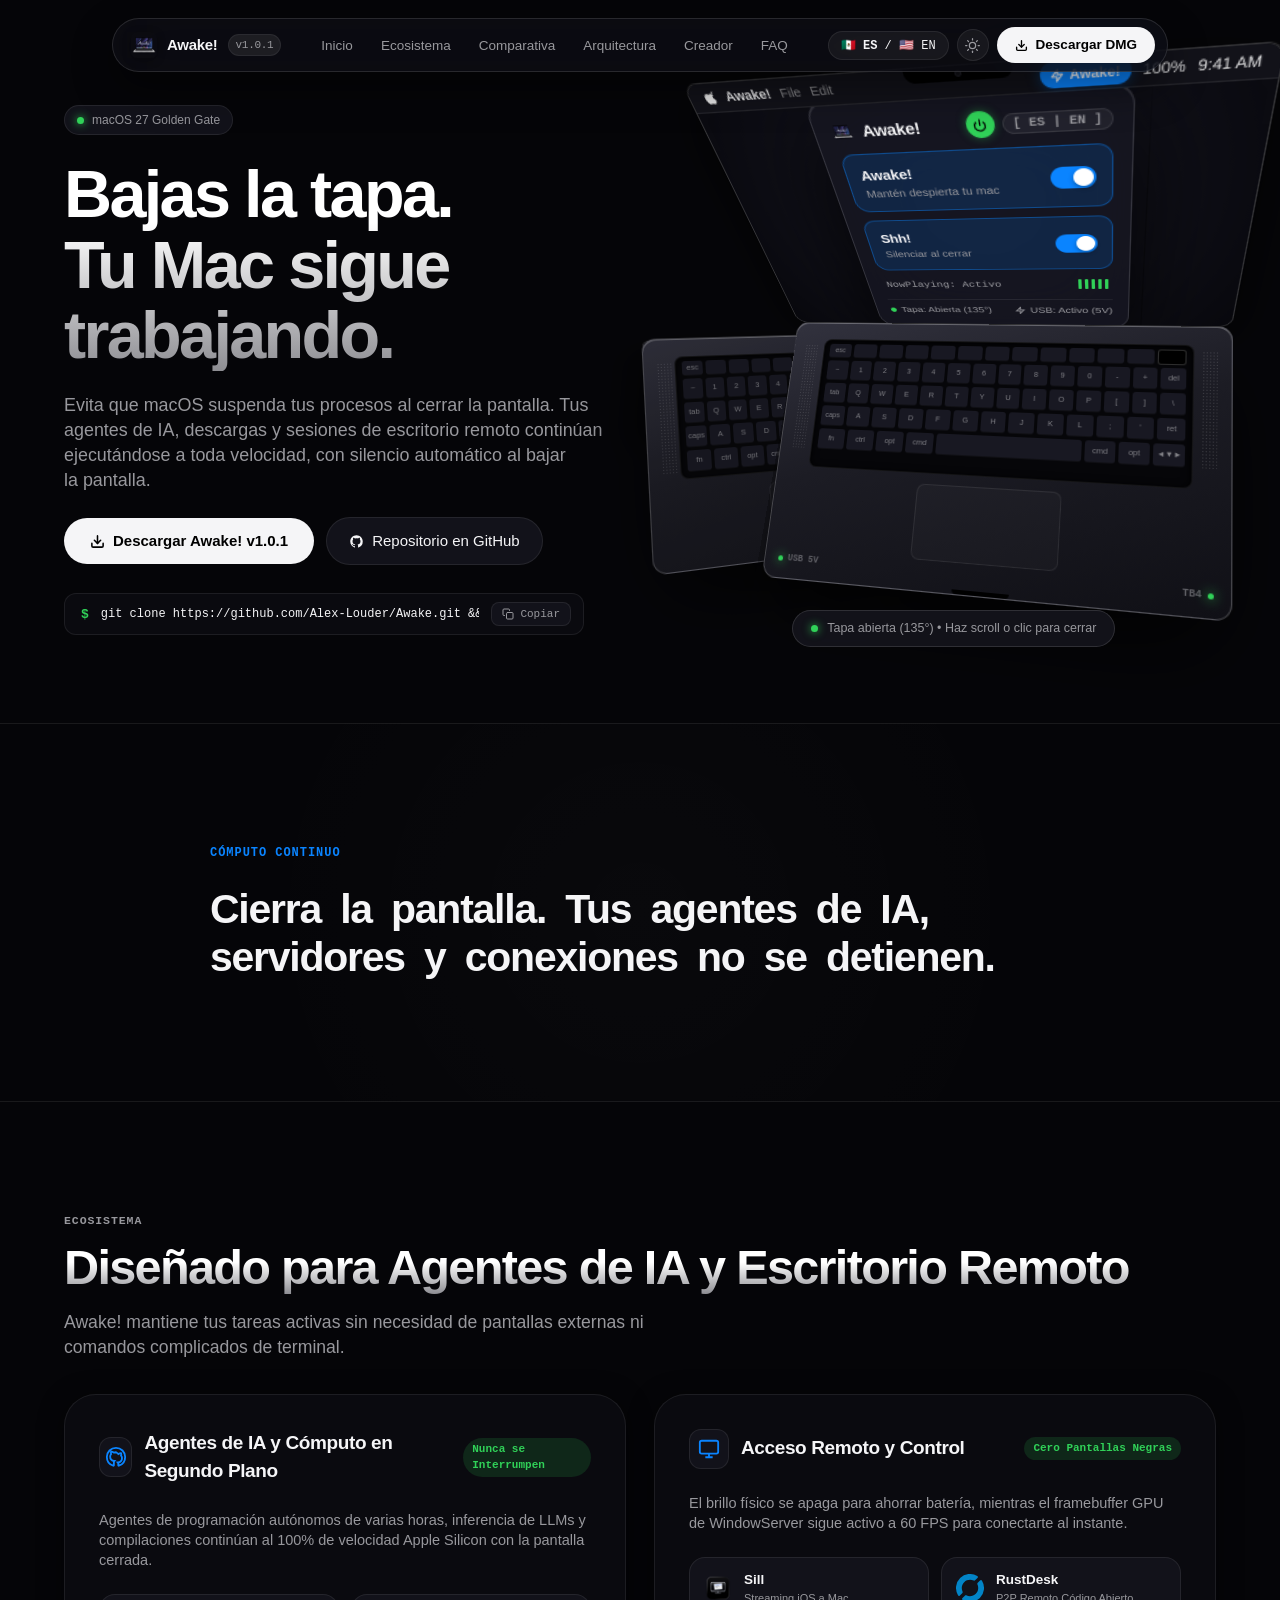
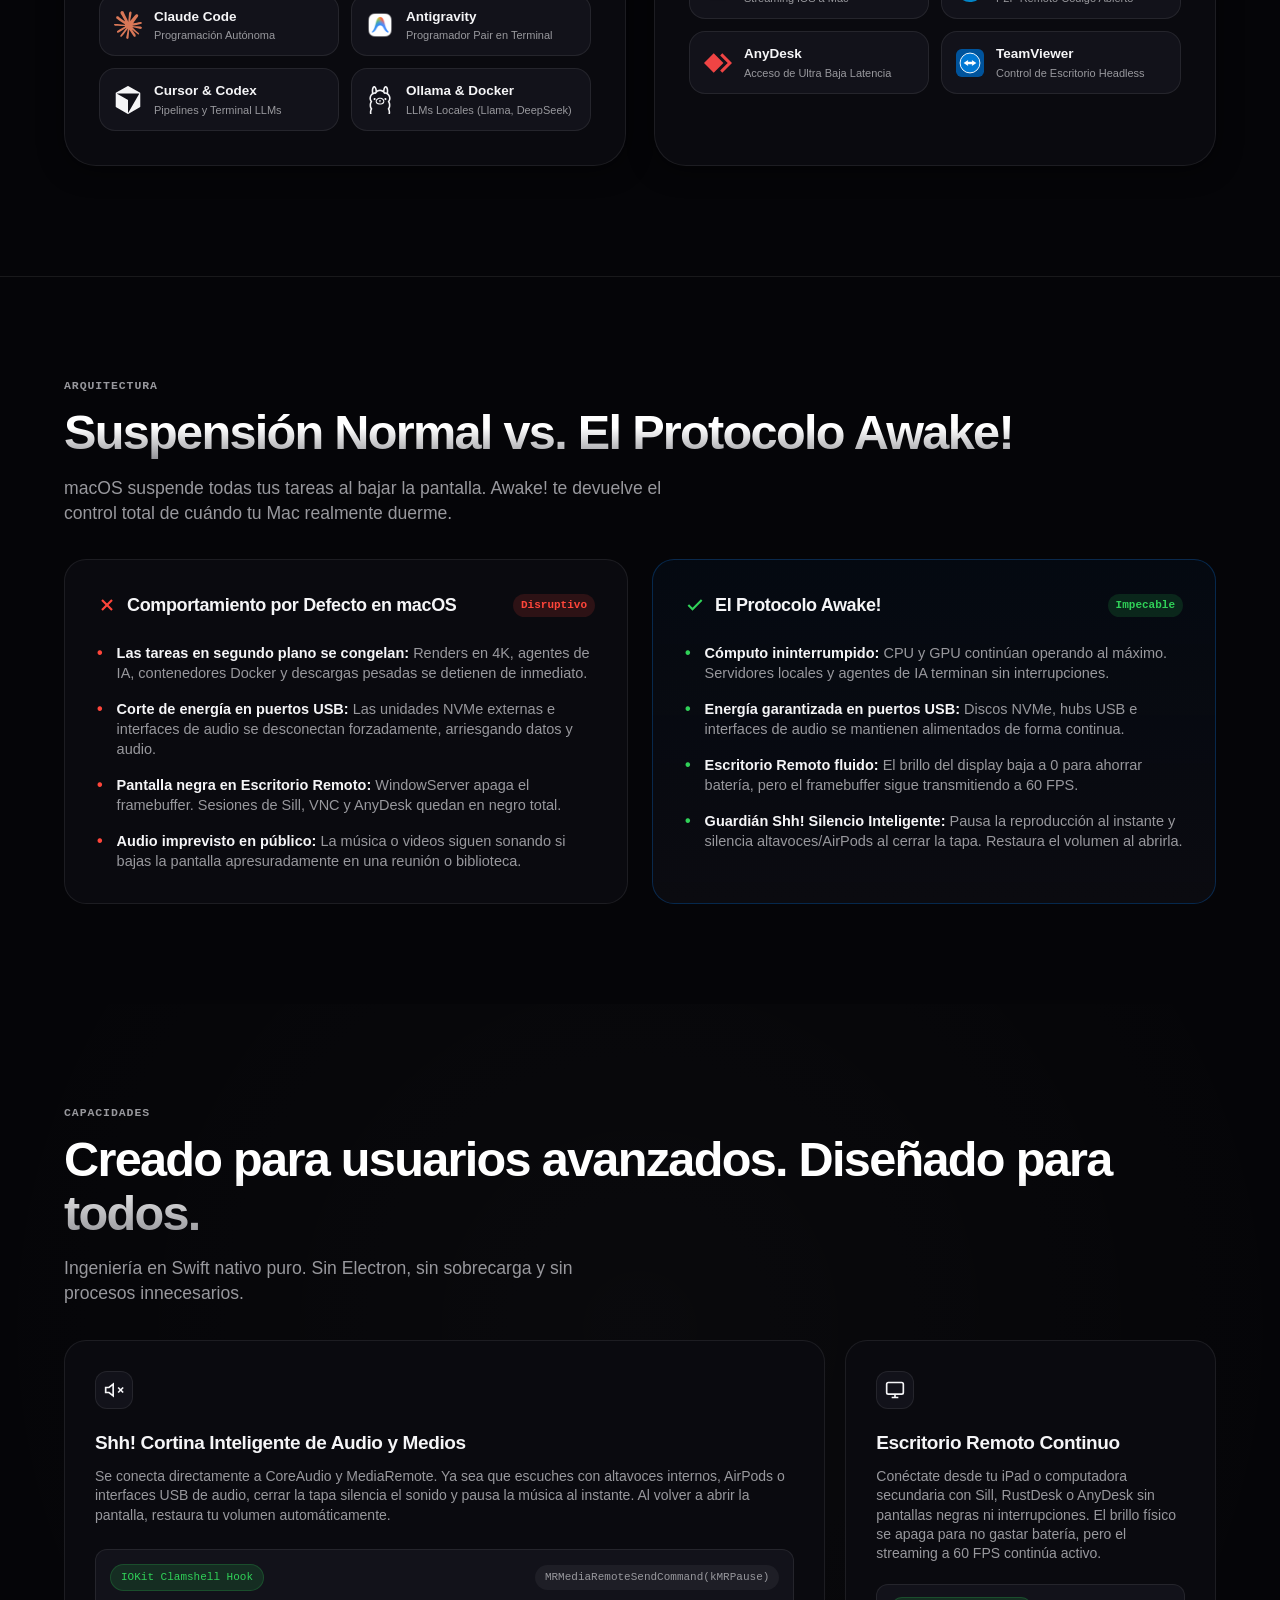
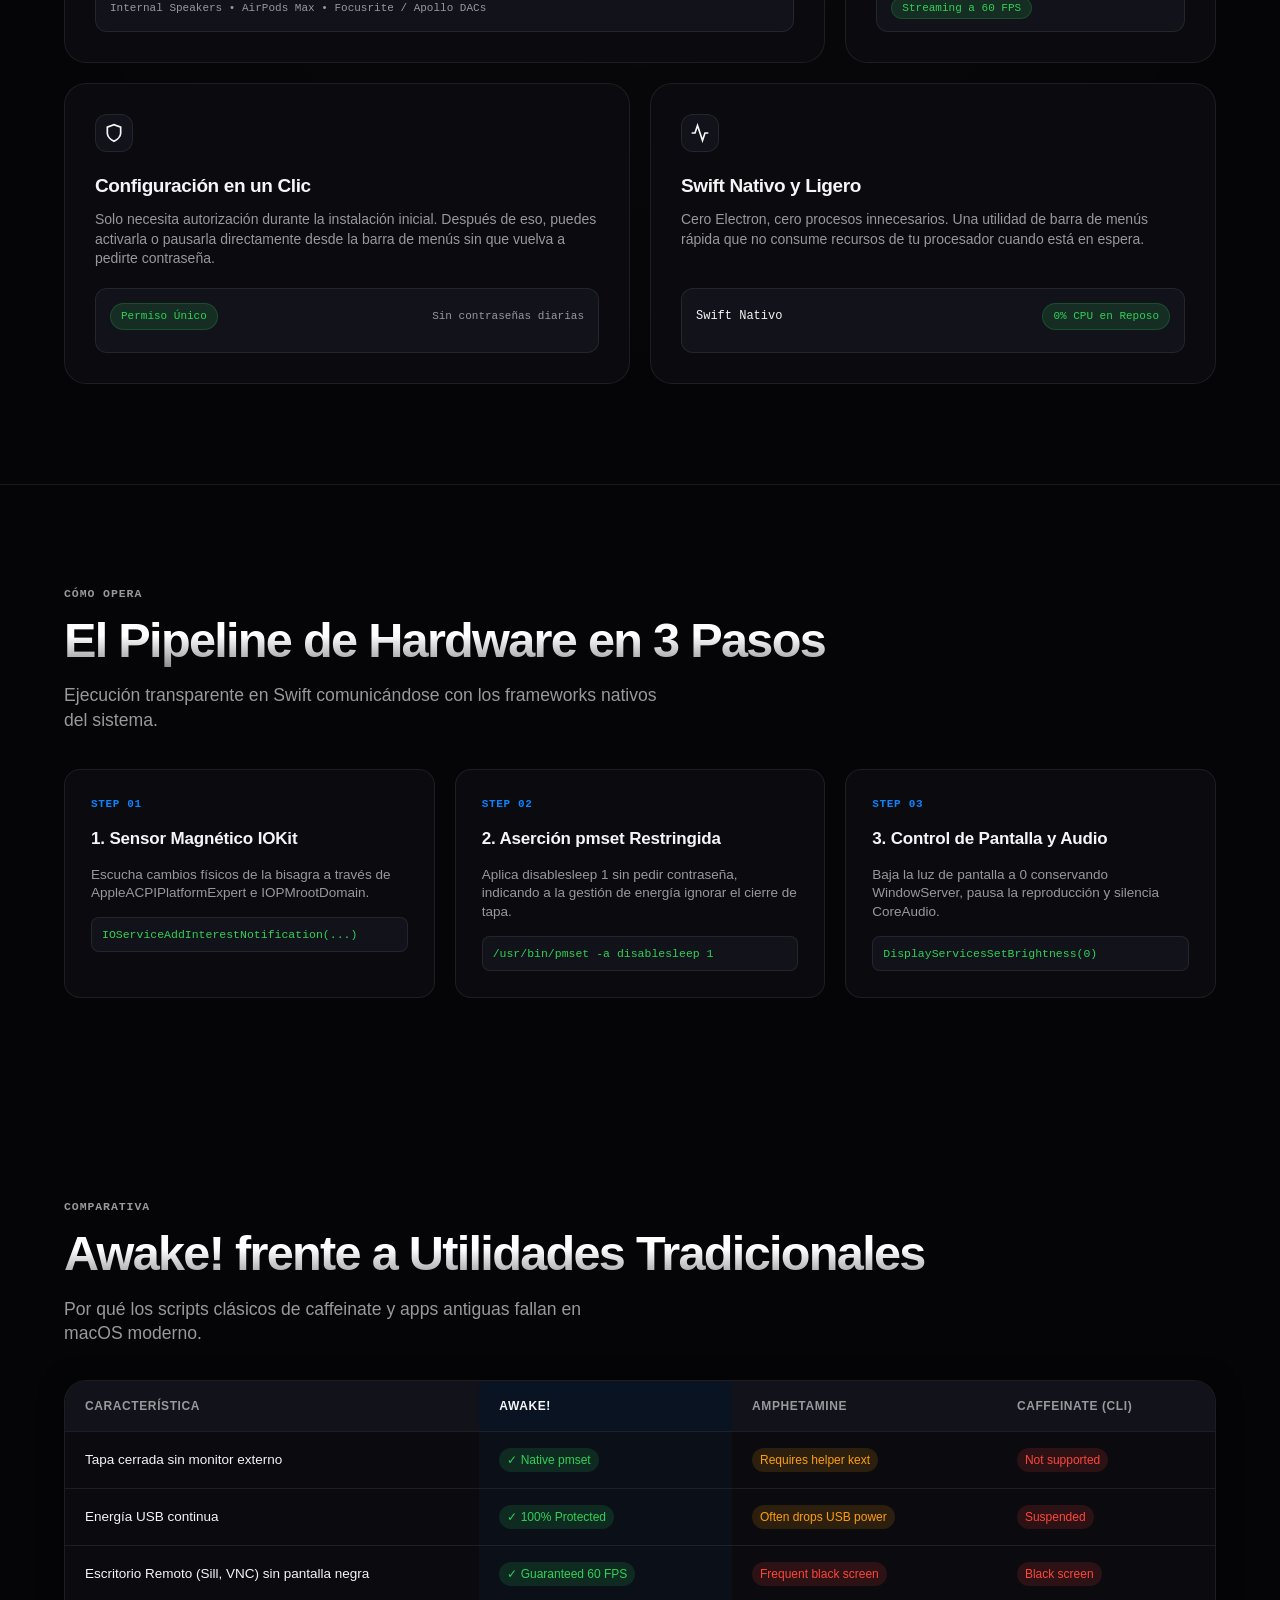
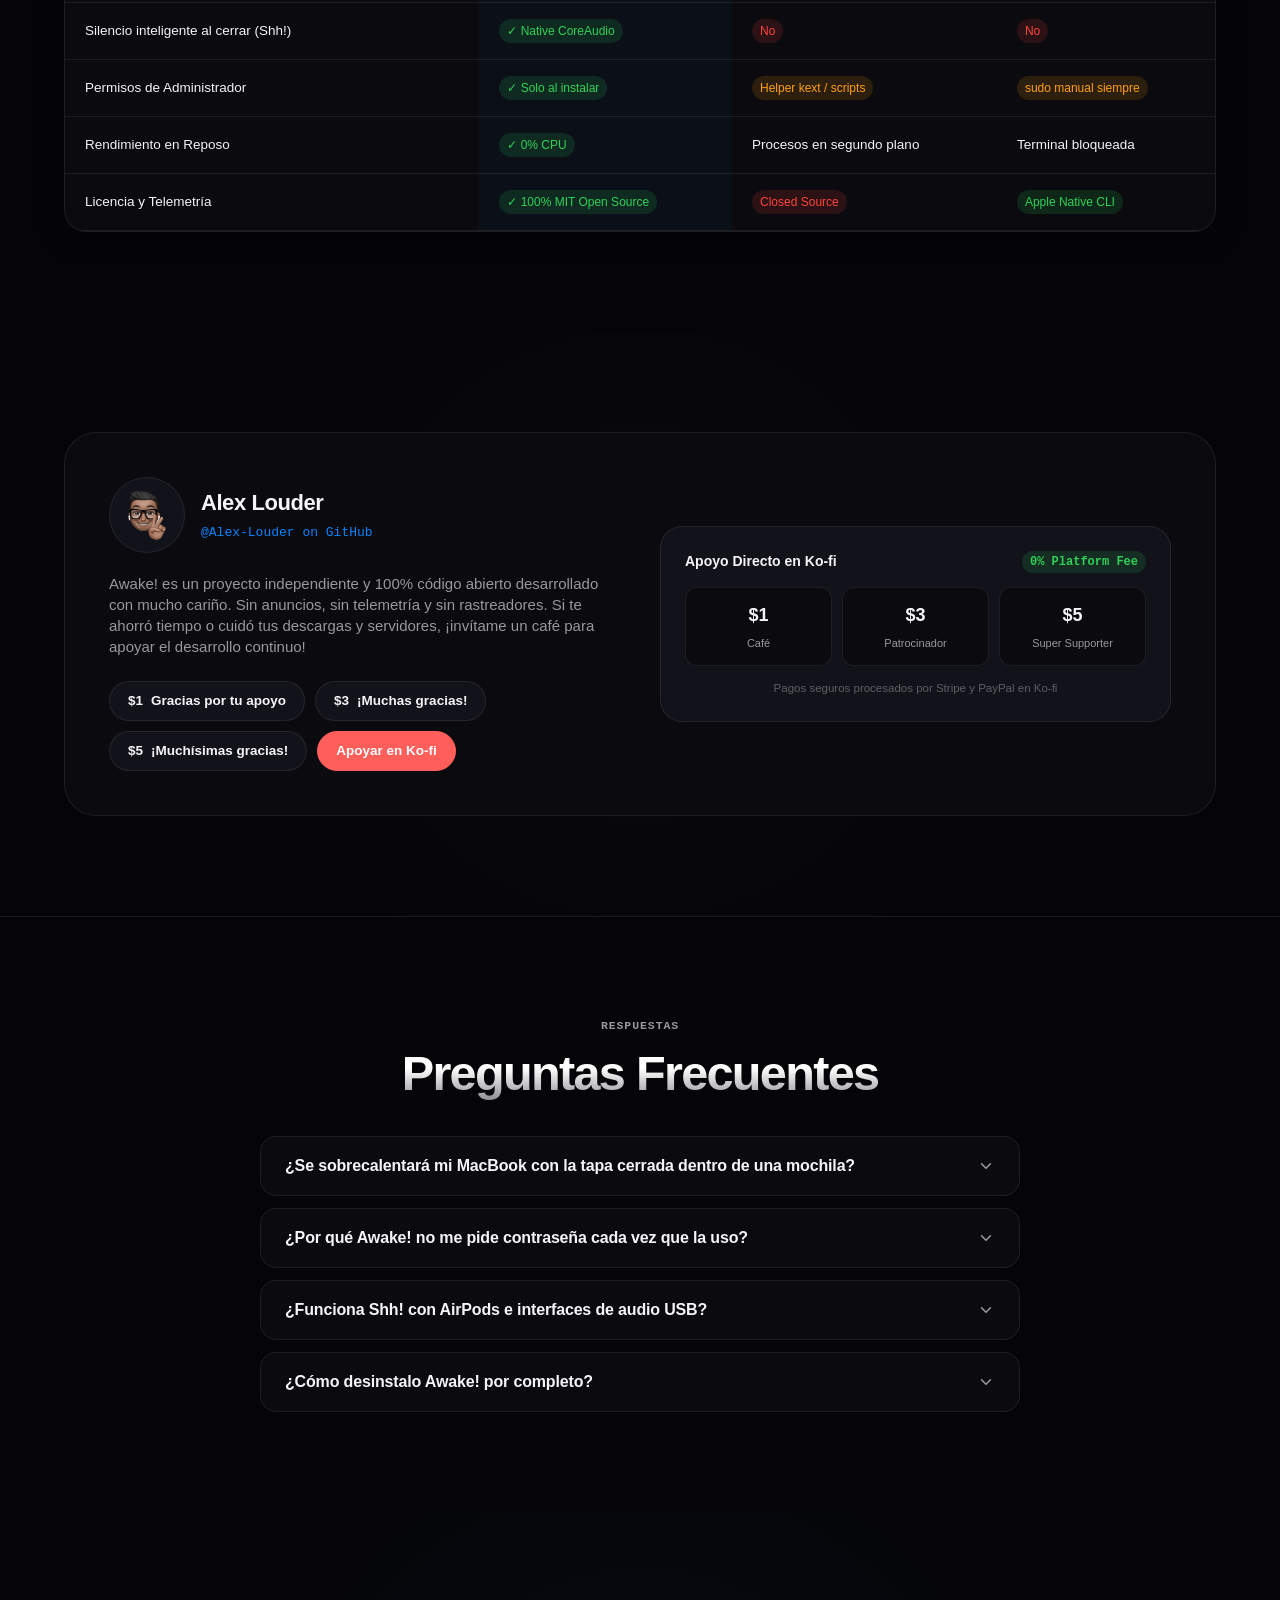
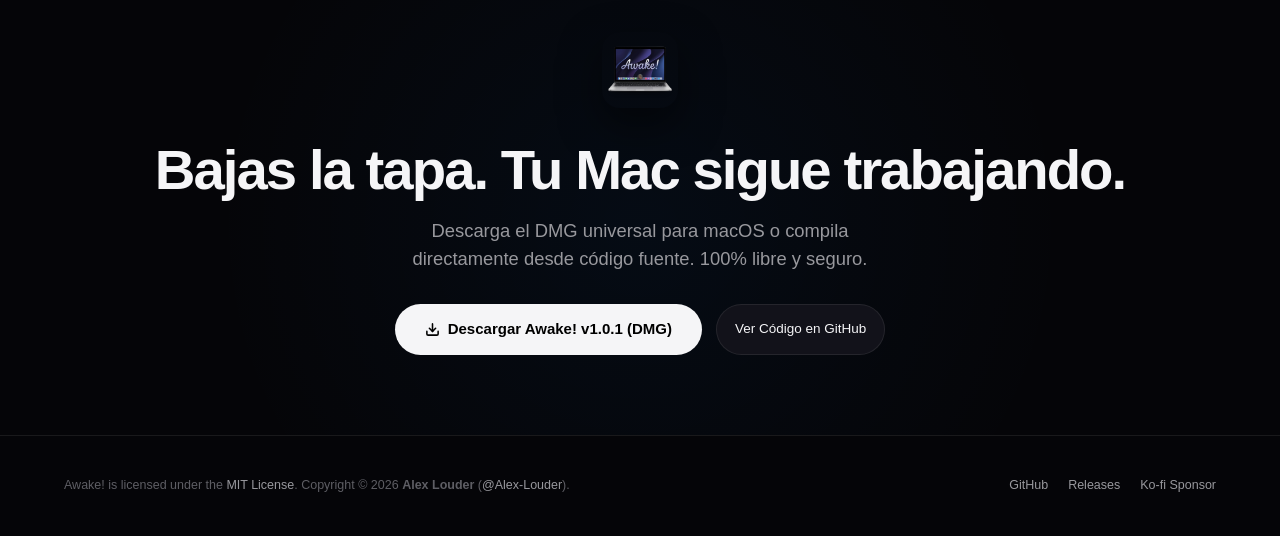
==== commit 0b7349de: "release(v1.0.1): bump version to 1.0.1, update landing page and readme download links, and package r" ====
--- a/docs/index.html
+++ b/docs/index.html
@@ -42,7 +42,7 @@
       <a href="#overview" class="brand-lockup">
         <img src="screenshots/app_icon.png" alt="Awake! Icon" class="brand-icon" width="26" height="26">
         <span>Awake!</span>
-        <span class="brand-tag">v1.0.0</span>
+        <span class="brand-tag">v1.0.1</span>
       </a>
 
       <ul class="nav-links">
@@ -76,7 +76,7 @@
         </button>
 
         <!-- Download DMG CTA -->
-        <a href="https://github.com/Alex-Louder/Awake/releases/download/v1.0.0/Awake-v1.0.0.dmg" class="btn-primary">
+        <a href="https://github.com/Alex-Louder/Awake/releases/download/v1.0.1/Awake-v1.0.1.dmg" class="btn-primary">
           <svg width="13" height="13" viewBox="0 0 24 24" fill="none" stroke="currentColor" stroke-width="2.5" stroke-linecap="round" stroke-linejoin="round">
             <path d="M21 15v4a2 2 0 0 1-2 2H5a2 2 0 0 1-2-2v-4"></path>
             <polyline points="7 10 12 15 17 10"></polyline>
@@ -111,13 +111,13 @@
             </p>
 
             <div class="hero-cta-group">
-              <a href="https://github.com/Alex-Louder/Awake/releases/download/v1.0.0/Awake-v1.0.0.dmg" class="btn-primary">
+              <a href="https://github.com/Alex-Louder/Awake/releases/download/v1.0.1/Awake-v1.0.1.dmg" class="btn-primary">
                 <svg width="15" height="15" viewBox="0 0 24 24" fill="none" stroke="currentColor" stroke-width="2.5" stroke-linecap="round" stroke-linejoin="round">
                   <path d="M21 15v4a2 2 0 0 1-2 2H5a2 2 0 0 1-2-2v-4"></path>
                   <polyline points="7 10 12 15 17 10"></polyline>
                   <line x1="12" y1="15" x2="12" y2="3"></line>
                 </svg>
-                <span data-i18n="hero_cta_dmg">Descargar Awake! v1.0.0</span>
+                <span data-i18n="hero_cta_dmg">Descargar Awake! v1.0.1</span>
               </a>
 
               <a href="https://github.com/Alex-Louder/Awake" target="_blank" rel="noopener noreferrer" class="btn-secondary">
@@ -982,13 +982,13 @@
           Download the universal macOS DMG or compile directly from source. 100% free, private, and open source.
         </p>
         <div class="final-cta-actions">
-          <a href="https://github.com/Alex-Louder/Awake/releases/download/v1.0.0/Awake-v1.0.0.dmg" class="btn-primary">
+          <a href="https://github.com/Alex-Louder/Awake/releases/download/v1.0.1/Awake-v1.0.1.dmg" class="btn-primary">
             <svg width="15" height="15" viewBox="0 0 24 24" fill="none" stroke="currentColor" stroke-width="2.5" stroke-linecap="round" stroke-linejoin="round">
               <path d="M21 15v4a2 2 0 0 1-2 2H5a2 2 0 0 1-2-2v-4"></path>
               <polyline points="7 10 12 15 17 10"></polyline>
               <line x1="12" y1="15" x2="12" y2="3"></line>
             </svg>
-            <span data-i18n="final_download_btn">Download Awake! v1.0.0 (DMG)</span>
+            <span data-i18n="final_download_btn">Download Awake! v1.0.1 (DMG)</span>
           </a>
           <a href="https://github.com/Alex-Louder/Awake" target="_blank" rel="noopener noreferrer" class="btn-secondary">
             <span data-i18n="final_github_btn">View Source on GitHub</span>
@@ -1009,7 +1009,7 @@
         </div>
         <ul class="footer-links">
           <li><a href="https://github.com/Alex-Louder/Awake" target="_blank" rel="noopener noreferrer" class="footer-link">GitHub</a></li>
-          <li><a href="https://github.com/Alex-Louder/Awake/releases/tag/v1.0.0" target="_blank" rel="noopener noreferrer" class="footer-link">Releases</a></li>
+          <li><a href="https://github.com/Alex-Louder/Awake/releases/tag/v1.0.1" target="_blank" rel="noopener noreferrer" class="footer-link">Releases</a></li>
           <li><a href="https://ko-fi.com/alexlouder" target="_blank" rel="noopener noreferrer" class="footer-link">Ko-fi Sponsor</a></li>
         </ul>
       </div>
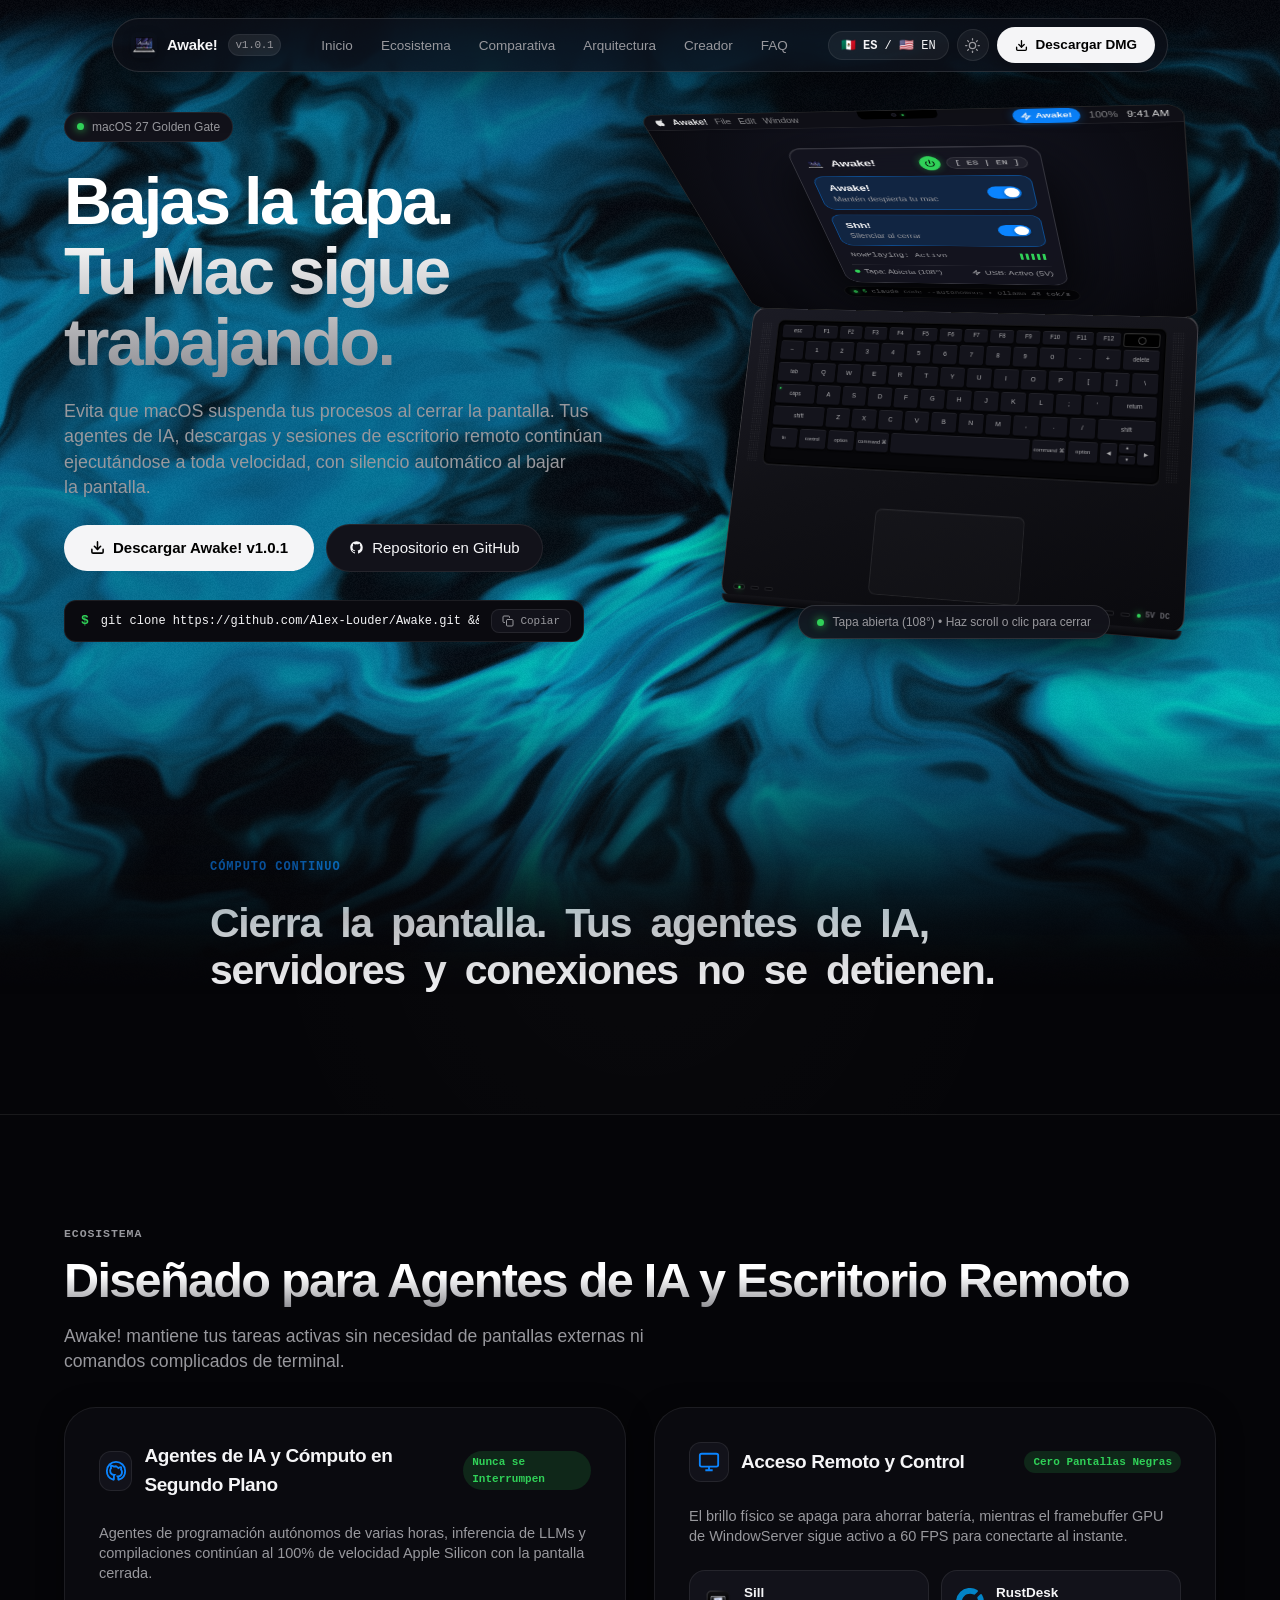
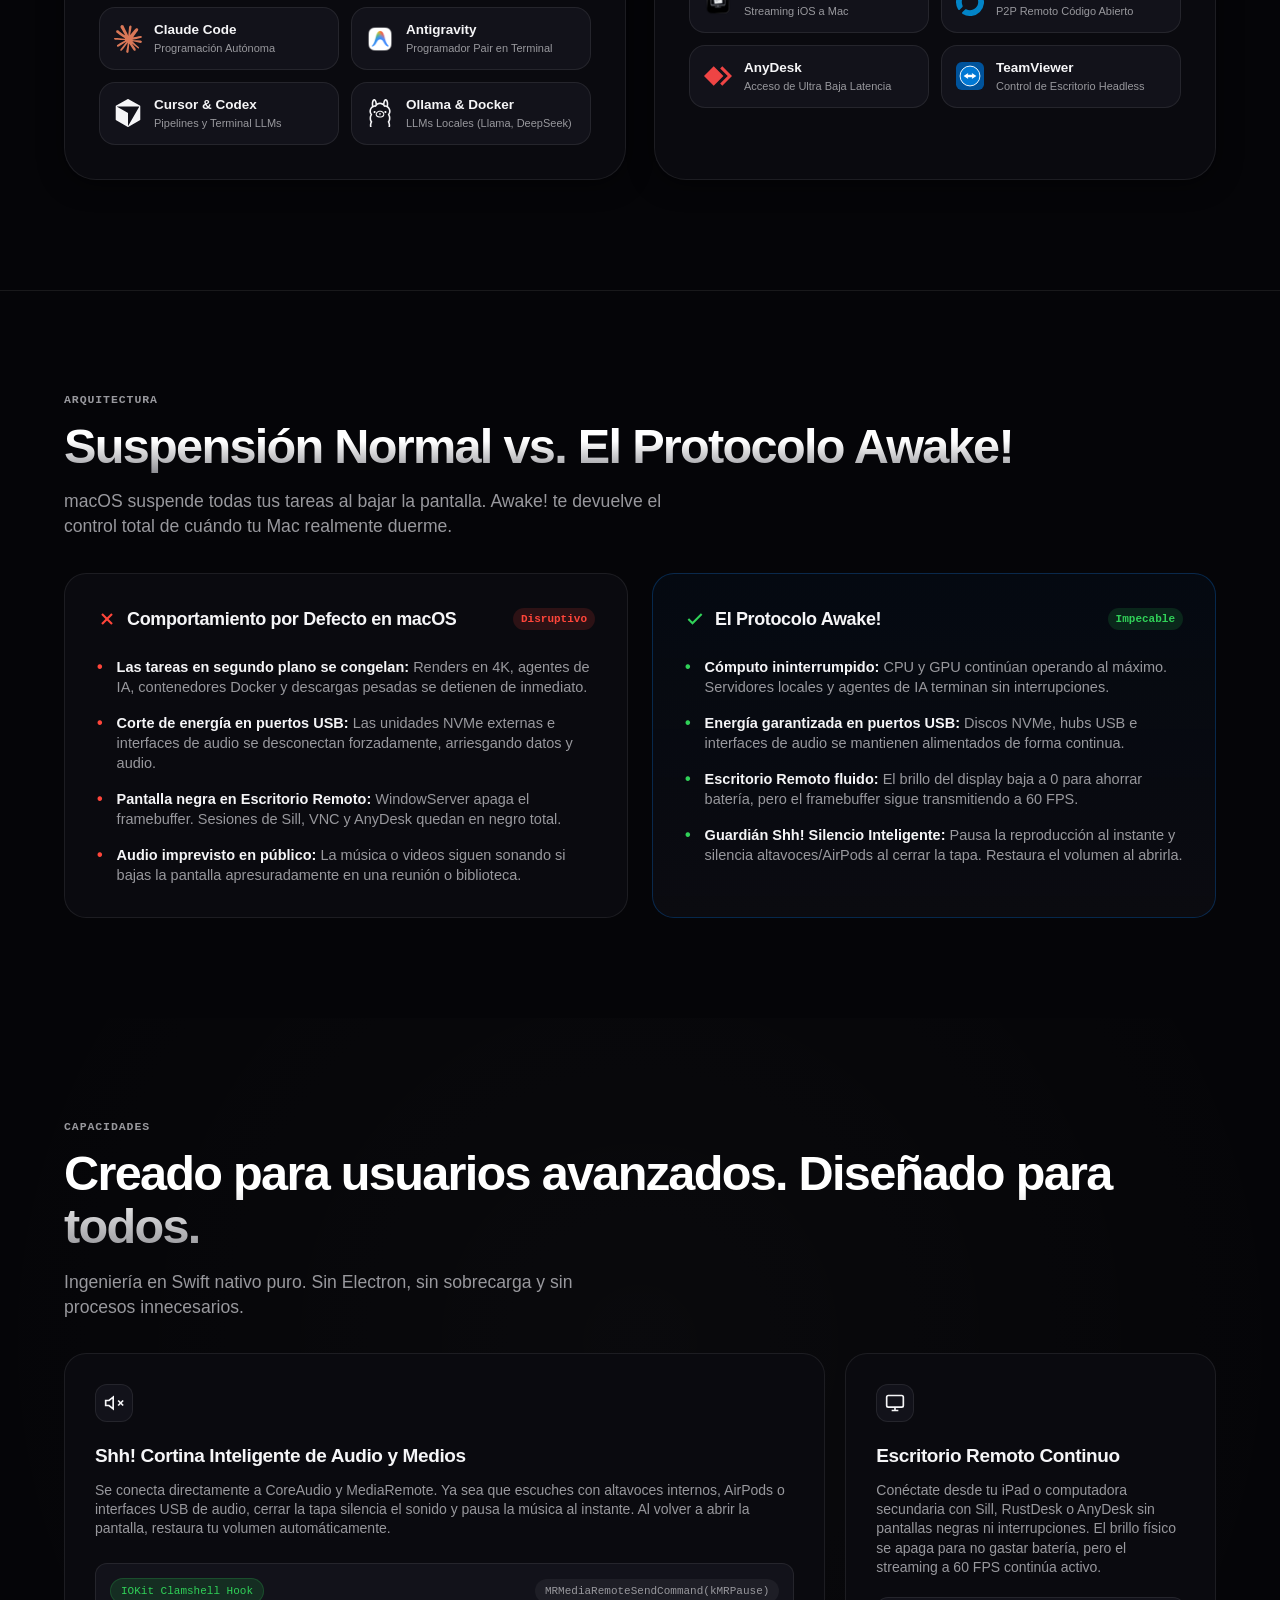
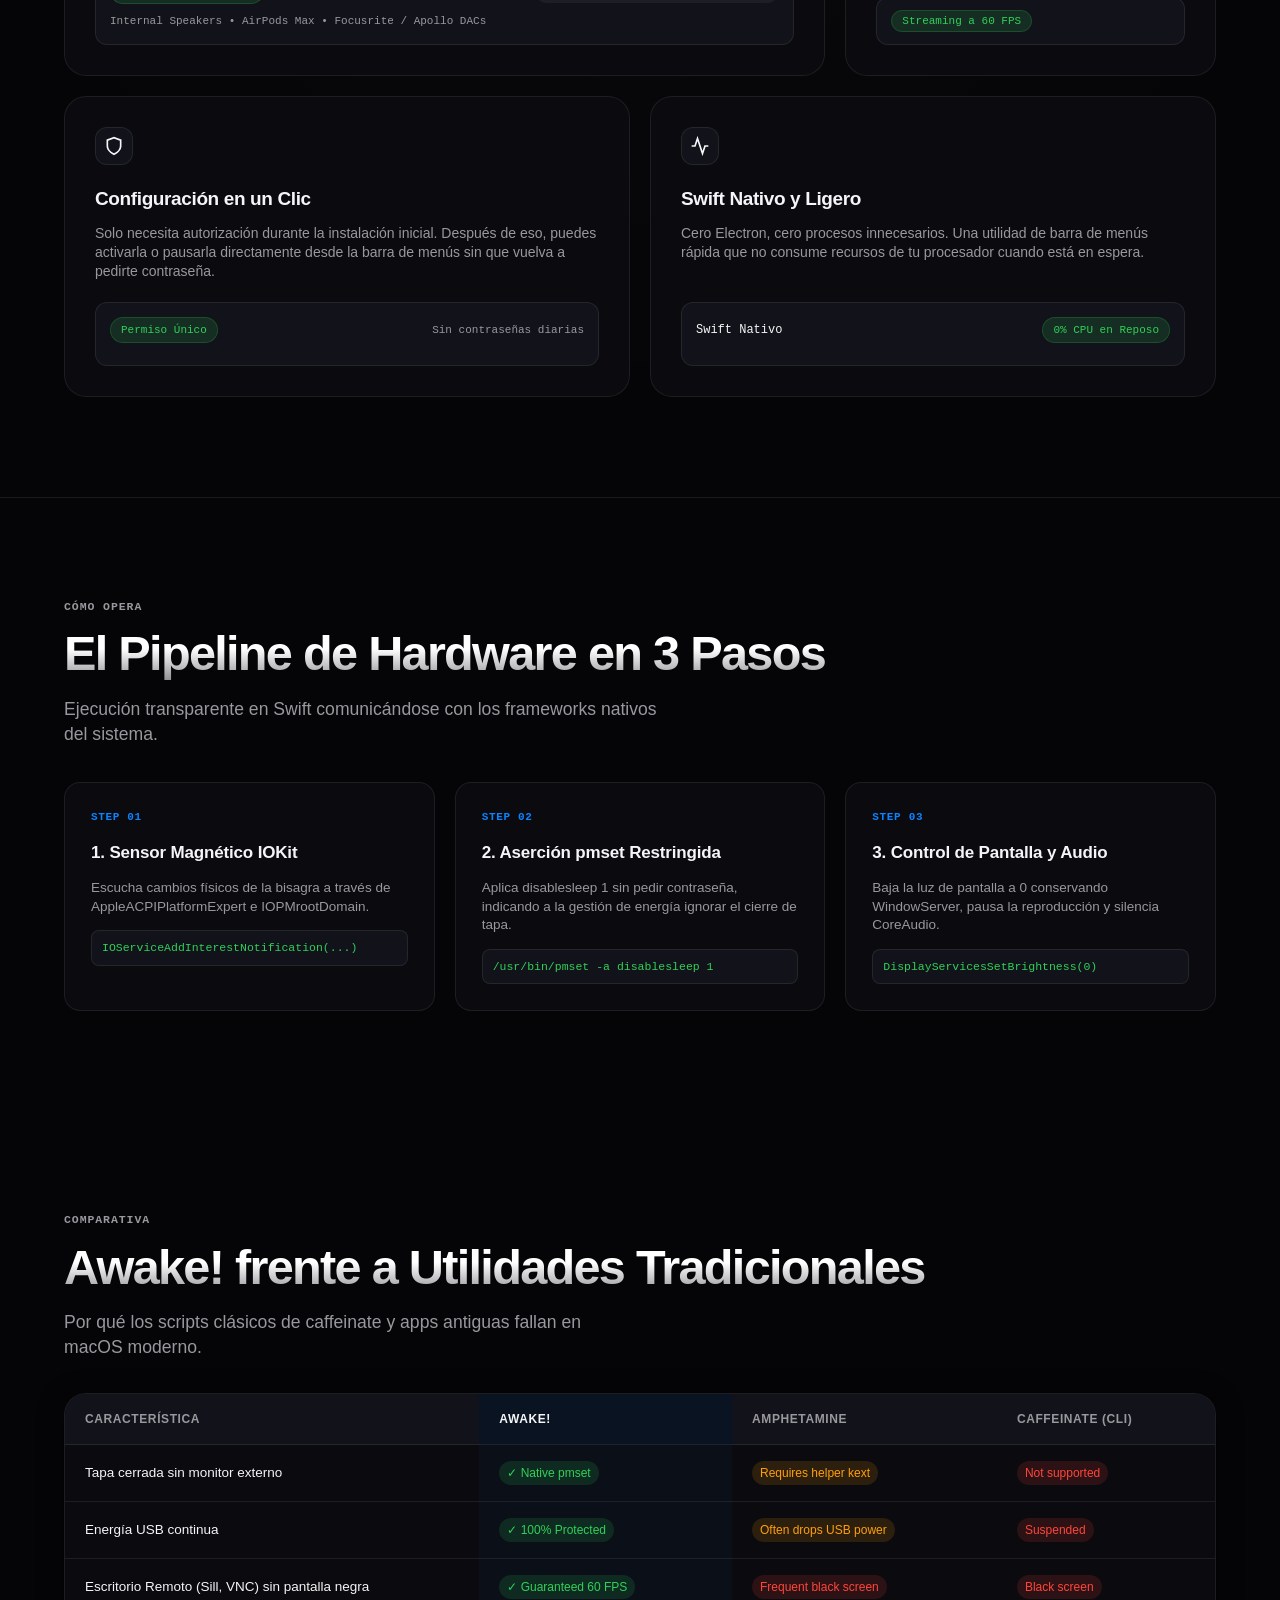
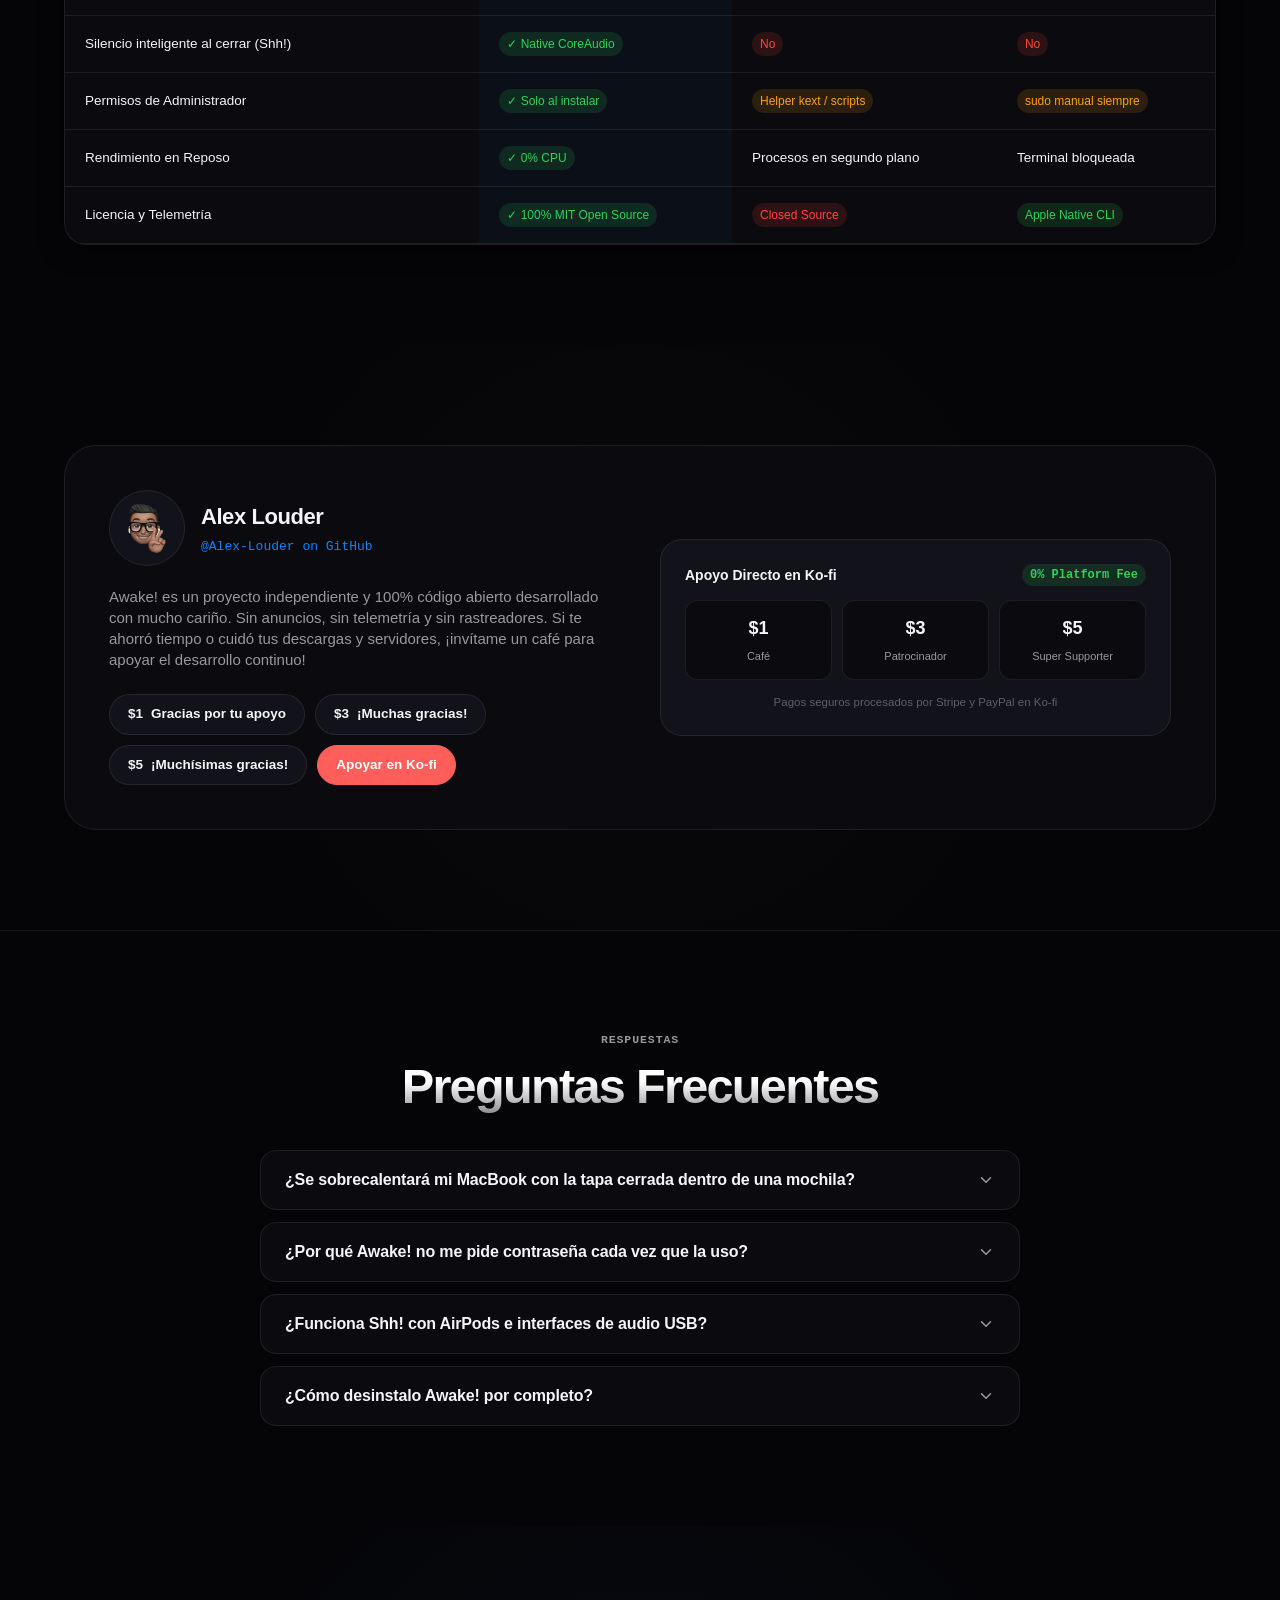
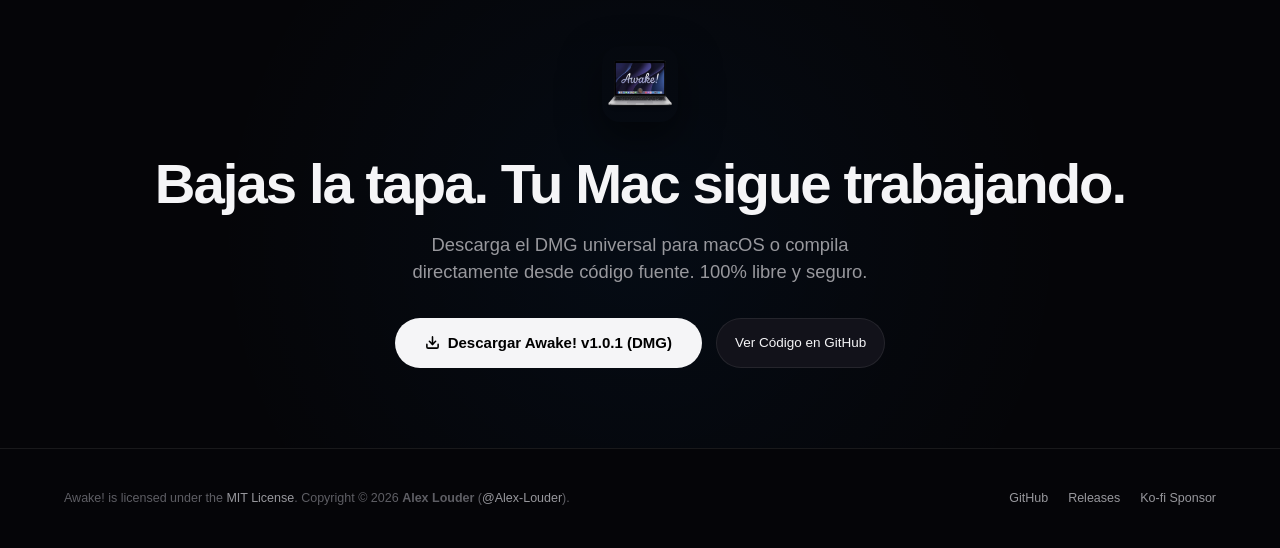
==== commit 5b0c4fce: "feat(landing): integrate Framer Aurora Flow WebGL fluid background, overhaul 3D floating MacBook Pro" ====
--- a/docs/index.html
+++ b/docs/index.html
@@ -92,6 +92,7 @@
 
     <!-- HERO SECTION: EDITORIAL COPY + 3D MACBOOK HARDWARE SIMULATOR -->
     <section class="hero-section" id="overview">
+      <canvas id="auroraCanvas" class="aurora-flow-canvas" aria-hidden="true"></canvas>
       <div class="container">
         <div class="hero-grid">
           
@@ -142,187 +143,285 @@
             </div>
           </div>
 
-          <!-- Dual Floating Studio Mockup Stage (Anti-AI-Slop, High-End Hardware Presentation) -->
+          <!-- Single Dominant 3D Floating MacBook Pro Mockup Stage (Anti-AI-Slop Hardware Presentation) -->
           <div class="hero-stage" id="heroStage">
             
-            <div class="dual-floating-scene" id="dualFloatingScene">
-              
-              <!-- 1. Left Companion Mac (Open: Autonomous AI Agent & Terminal Session) -->
-              <div class="floating-mac-unit mac-unit-companion" title="MacBook Pro • Agente de IA e Inferencia Activa">
-                <div class="mac-unit-shadow"></div>
+            <!-- Virtual Floating Display HUD (Blooms when lid is closed: Headless 120Hz Stream + AI Inference) -->
+            <div class="virtual-display-hud" id="virtualDisplayHud" role="region" aria-label="Virtual Display Telemetry HUD">
+              <!-- Ethereal Telemetry Beam connecting closed Mac to HUD -->
+              <div class="vd-beam" aria-hidden="true"></div>
+
+              <div class="vd-header">
+                <div class="vd-title-group">
+                  <span class="vd-pulse-dot" aria-hidden="true"></span>
+                  <div class="vd-title-stack">
+                    <span class="vd-title" data-i18n="vd_title">Sill • iPad Pro Stream (120 Hz)</span>
+                    <span class="vd-sub">Apple Silicon Framebuffer • Metal Headless</span>
+                  </div>
+                </div>
+                <div class="vd-specs-pill">
+                  <span class="vd-badge" data-i18n="vd_badge">120 FPS Activo</span>
+                  <span class="vd-latency">3ms • ProMotion</span>
+                </div>
+              </div>
+
+              <!-- Live Active Pipelines Grid -->
+              <div class="vd-tasks-grid">
+                <!-- 1. Sill Remote Display Stream -->
+                <div class="vd-task-item">
+                  <div class="vd-app-icon-wrap">
+                    <img src="assets/logos/sill.png" alt="Sill" class="vd-app-icon" width="20" height="20">
+                  </div>
+                  <div class="vd-task-info">
+                    <div class="vd-task-row">
+                      <span class="vd-task-name">Sill Remote Display</span>
+                      <span class="vd-live-chip">120 Hz</span>
+                    </div>
+                    <span class="vd-task-sub" data-i18n="vd_sill_status">Streaming activo a 120 Hz</span>
+                  </div>
+                </div>
+
+                <!-- 2. Claude Code Autonomous Agent -->
+                <div class="vd-task-item">
+                  <div class="vd-app-icon-wrap icon-claude">
+                    <svg viewBox="0 0 24 24" width="16" height="16" fill="currentColor">
+                      <path d="M4 4h16c1.1 0 2 .9 2 2v12c0 1.1-.9 2-2 2H4c-1.1 0-2-.9-2-2V6c0-1.1.9-2 2-2zm2 4v2h4V8H6zm6 0v2h6V8h-6zm-6 4v2h8v-2H6zm10 0v2h2v-2h-2zm-10 4v2h5v-2H6zm7 0v2h5v-2h-5z"/>
+                    </svg>
+                  </div>
+                  <div class="vd-task-info">
+                    <div class="vd-task-row">
+                      <span class="vd-task-name">Claude Code Session</span>
+                      <span class="vd-gpu-chip">GPU 96%</span>
+                    </div>
+                    <span class="vd-task-sub">$ claude code --autonomous (Background)</span>
+                  </div>
+                </div>
+
+                <!-- 3. Ollama Llama 3.3 Inference -->
+                <div class="vd-task-item">
+                  <div class="vd-app-icon-wrap icon-ollama">
+                    <svg class="brand-chip-svg" viewBox="0 0 24 24" width="16" height="16" fill="currentColor">
+                      <path d="M16.361 10.26a.894.894 0 0 0-.558.47l-.072.148.001.207c0 .193.004.217.059.353.076.193.152.312.291.448.24.238.51.3.872.205a.86.86 0 0 0 .517-.436.752.752 0 0 0 .08-.498c-.064-.453-.33-.782-.724-.897a1.06 1.06 0 0 0-.466 0zm-9.203.005c-.305.096-.533.32-.65.639a1.187 1.187 0 0 0-.06.52c.057.309.31.59.598.667.362.095.632.033.872-.205.14-.136.215-.255.291-.448.055-.136.059-.16.059-.353l.001-.207-.072-.148a.894.894 0 0 0-.565-.472 1.02 1.02 0 0 0-.474.007Zm4.184 2c-.131.071-.223.25-.195.383.031.143.157.288.353.407.105.063.112.072.117.136.004.038-.01.146-.029.243-.02.094-.036.194-.036.222.002.074.07.195.143.253.064.052.076.054.255.059.164.005.198.001.264-.03.169-.082.212-.234.15-.525-.052-.243-.042-.28.087-.355.137-.08.281-.219.324-.314a.365.365 0 0 0-.175-.48.394.394 0 0 0-.181-.033c-.126 0-.207.03-.355.124l-.085.053-.053-.032c-.219-.13-.259-.145-.391-.143a.396.396 0 0 0-.193.032zm.39-2.195c-.373.036-.475.05-.654.086-.291.06-.68.195-.951.328-.94.46-1.589 1.226-1.787 2.114-.04.176-.045.234-.045.53 0 .294.005.357.043.524.264 1.16 1.332 2.017 2.714 2.173.3.033 1.596.033 1.896 0 1.11-.125 2.064-.727 2.493-1.571.114-.226.169-.372.22-.602.039-.167.044-.23.044-.523 0-.297-.005-.355-.045-.531-.288-1.29-1.539-2.304-3.072-2.497a6.873 6.873 0 0 0-.855-.031zm.645.937a3.283 3.283 0 0 1 1.44.514c.223.148.537.458.671.662.166.251.26.508.303.82.02.143.01.251-.043.482-.08.345-.332.705-.672.957a3.115 3.115 0 0 1-.689.348c-.382.122-.632.144-1.525.138-.582-.006-.686-.01-.853-.042-.57-.107-1.022-.334-1.35-.68-.264-.28-.385-.535-.45-.946-.03-.192.025-.509.137-.776.136-.326.488-.73.836-.963.403-.269.934-.46 1.422-.512.187-.02.586-.02.773-.002zm-5.503-11a1.653 1.653 0 0 0-.683.298C5.617.74 5.173 1.666 4.985 2.819c-.07.436-.119 1.04-.119 1.503 0 .544.064 1.24.155 1.721.02.107.031.202.023.208a8.12 8.12 0 0 1-.187.152 5.324 5.324 0 0 0-.949 1.02 5.49 5.49 0 0 0-.94 2.339 6.625 6.625 0 0 0-.023 1.357c.091.78.325 1.438.727 2.04l.13.195-.037.064c-.269.452-.498 1.105-.605 1.732-.084.496-.095.629-.095 1.294 0 .67.009.803.088 1.266.095.555.288 1.143.503 1.534.071.128.243.393.264.407.007.003-.014.067-.046.141a7.405 7.405 0 0 0-.548 1.873c-.062.417-.071.552-.071.991 0 .56.031.832.148 1.279L3.42 24h1.478l-.05-.091c-.297-.552-.325-1.575-.068-2.597.117-.472.25-.819.498-1.296l.148-.29v-.177c0-.165-.003-.184-.057-.293a.915.915 0 0 0-.194-.25 1.74 1.74 0 0 1-.385-.543c-.424-.92-.506-2.286-.208-3.451.124-.486.329-.918.544-1.154a.787.787 0 0 0 .223-.531c0-.195-.07-.355-.224-.522a3.136 3.136 0 0 1-.817-1.729c-.14-.96.114-2.005.69-2.834.563-.814 1.353-1.336 2.237-1.475.199-.033.57-.028.776.01.226.04.367.028.512-.041.179-.085.268-.19.374-.431.093-.215.165-.333.36-.576.234-.29.46-.489.822-.729.413-.27.884-.467 1.352-.561.17-.035.25-.04.569-.04.319 0 .398.005.569.04a4.07 4.07 0 0 1 1.914.997c.117.109.398.457.488.602.034.057.095.177.132.267.105.241.195.346.374.43.14.068.286.082.503.045.343-.058.607-.053.943.016 1.144.23 2.14 1.173 2.581 2.437.385 1.108.276 2.267-.296 3.153-.097.15-.193.27-.333.419-.301.322-.301.722-.001 1.053.493.539.801 1.866.708 3.036-.062.772-.26 1.463-.533 1.854a2.096 2.096 0 0 1-.224.258.916.916 0 0 0-.194.25c-.054.109-.057.128-.057.293v.178l.148.29c.248.476.38.823.498 1.295.253 1.008.231 2.01-.059 2.581a.845.845 0 0 0-.044.098c0 .006.329.009.732.009h.73l.02-.074.036-.134c.019-.076.057-.3.088-.516.029-.217.029-1.016 0-1.258-.11-.875-.295-1.57-.597-2.226-.032-.074-.053-.138-.046-.141.008-.005.057-.074.108-.152.376-.569.607-1.284.724-2.228.031-.26.031-1.378 0-1.628-.083-.645-.182-1.082-.348-1.525a6.083 6.083 0 0 0-.329-.7l-.038-.064.131-.194c.402-.604.636-1.262.727-2.04a6.625 6.625 0 0 0-.024-1.358 5.512 5.512 0 0 0-.939-2.339 5.325 5.325 0 0 0-.95-1.02 8.097 8.097 0 0 1-.186-.152.692.692 0 0 1 .023-.208c.208-1.087.201-2.443-.017-3.503-.19-.924-.535-1.658-.98-2.082-.354-.338-.716-.482-1.15-.455-.996.059-1.8 1.205-2.116 3.01a6.805 6.805 0 0 0-.097.726c0 .036-.007.066-.015.066a.96.96 0 0 1-.149-.078A4.857 4.857 0 0 0 12 3.03c-.832 0-1.687.243-2.456.698a.958.958 0 0 1-.148.078c-.008 0-.015-.03-.015-.066a6.71 6.71 0 0 0-.097-.725C8.997 1.392 8.337.319 7.46.048a2.096 2.096 0 0 0-.585-.041Zm.293 1.402c.248.197.523.759.682 1.388.03.113.06.244.069.292.007.047.026.152.041.233.067.365.098.76.102 1.24l.002.475-.12.175-.118.178h-.278c-.324 0-.646.041-.954.124l-.238.06c-.033.007-.038-.003-.057-.144a8.438 8.438 0 0 1 .016-2.323c.124-.788.413-1.501.696-1.711.067-.05.079-.049.157.013zm9.825-.012c.17.126.358.46.498.888.28.854.36 2.028.212 3.145-.019.14-.024.151-.057.144l-.238-.06a3.693 3.693 0 0 0-.954-.124h-.278l-.119-.178-.119-.175.002-.474c.004-.669.066-1.19.214-1.772.157-.623.434-1.185.68-1.382.078-.062.09-.063.159-.012z"/>
+                    </svg>
+                  </div>
+                  <div class="vd-task-info">
+                    <div class="vd-task-row">
+                      <span class="vd-task-name">Ollama • Llama 3.3 (70B)</span>
+                      <span class="vd-tok-chip">48 tok/s</span>
+                    </div>
+                    <span class="vd-task-sub" data-i18n="vd_ollama_status">Generando a 48 tok/s</span>
+                  </div>
+                </div>
+
+                <!-- 4. Active Bus & Peripheral Hardware -->
+                <div class="vd-task-item">
+                  <div class="vd-app-icon-wrap icon-hardware">
+                    <svg viewBox="0 0 24 24" width="16" height="16" fill="none" stroke="currentColor" stroke-width="2">
+                      <polygon points="13 2 3 14 12 14 11 22 21 10 12 10 13 2"></polygon>
+                    </svg>
+                  </div>
+                  <div class="vd-task-info">
+                    <div class="vd-task-row">
+                      <span class="vd-task-name">Hardware Bus Power</span>
+                      <span class="vd-usb-chip">USB 5V DC</span>
+                    </div>
+                    <span class="vd-task-sub" data-i18n="vd_footer_usb">Wi-Fi D0: Conectado</span>
+                  </div>
+                </div>
+              </div>
+
+              <!-- Telemetry Status Strip -->
+              <div class="vd-footer">
+                <span class="vd-stat-badge"><span class="stat-dot green"></span><strong data-i18n="vd_footer_screen">Pantalla física: 0% brillo</strong></span>
+                <span class="vd-stat-badge"><span class="stat-dot blue"></span><strong data-i18n="vd_footer_shh">Audio: Protegido (AirPods)</strong></span>
+                <span class="vd-stat-badge"><span class="stat-dot green"></span><strong>Zero Throttling</strong></span>
+              </div>
+            </div>
+
+            <!-- Single Dominant 3D Floating MacBook Pro Assembly -->
+            <div class="macbook-3d-scene" id="macbook3DScene">
+              <div class="macbook-rig" id="macbookRig" title="Haz clic o haz scroll para cerrar o abrir la pantalla">
                 
-                <div class="macbook-chassis-model">
+                <!-- Realistic Floor Contact & Specular Shadow Plane -->
+                <div class="macbook-shadow"></div>
+                <div class="macbook-ground-reflection"></div>
+
+                <!-- MacBook Base Chassis (CNC Unibody Space Black) -->
+                <div class="macbook-base" id="macbookModel">
+                  
+                  <!-- Unibody Thickness & Edge Profile -->
+                  <div class="base-thickness-rim"></div>
+
+                  <!-- Side Hardware Ports & Status Indicators -->
+                  <div class="ports-left" id="portLeft">
+                    <div class="port-magsafe" title="MagSafe 3"><span class="port-led"></span></div>
+                    <div class="port-tb4" title="Thunderbolt 4 / USB4"></div>
+                    <div class="port-tb4" title="Thunderbolt 4 / USB4"></div>
+                  </div>
+                  <div class="ports-right" id="portRight">
+                    <div class="port-hdmi" title="HDMI 2.1"></div>
+                    <div class="port-tb4" title="Thunderbolt 4 / USB4"></div>
+                    <div class="port-status-led active" id="portStatusLed" title="Active 5V Continuous Bus Power">
+                      <span class="port-led"></span>
+                      <span class="port-led-label">5V DC</span>
+                    </div>
+                  </div>
+
+                  <!-- Laser Micro-Perforated Speaker Grilles -->
                   <div class="speaker-grille left"></div>
                   <div class="speaker-grille right"></div>
-                  
-                  <div class="keyboard-deck">
-                    <div class="keyboard-row f-keys">
-                      <span class="key esc">esc</span><span class="key"></span><span class="key"></span><span class="key"></span><span class="key"></span><span class="key"></span><span class="key"></span><span class="key"></span><span class="key"></span><span class="key"></span><span class="key"></span><span class="key"></span><span class="key touch-id"></span>
-                    </div>
-                    <div class="keyboard-row numbers">
-                      <span class="key">~</span><span class="key">1</span><span class="key">2</span><span class="key">3</span><span class="key">4</span><span class="key">5</span><span class="key">6</span><span class="key">7</span><span class="key">8</span><span class="key">9</span><span class="key">0</span><span class="key">-</span><span class="key">+</span><span class="key del">del</span>
-                    </div>
-                    <div class="keyboard-row letters-1">
-                      <span class="key tab">tab</span><span class="key">Q</span><span class="key">W</span><span class="key">E</span><span class="key">R</span><span class="key">T</span><span class="key">Y</span><span class="key">U</span><span class="key">I</span><span class="key">O</span><span class="key">P</span><span class="key">[</span><span class="key">]</span><span class="key">\</span>
-                    </div>
-                    <div class="keyboard-row letters-2">
-                      <span class="key caps">caps</span><span class="key">A</span><span class="key">S</span><span class="key">D</span><span class="key">F</span><span class="key">G</span><span class="key">H</span><span class="key">J</span><span class="key">K</span><span class="key">L</span><span class="key">;</span><span class="key">'</span><span class="key ret">ret</span>
-                    </div>
-                    <div class="keyboard-row bottom-row">
-                      <span class="key fn">fn</span><span class="key">ctrl</span><span class="key">opt</span><span class="key cmd">cmd</span><span class="key space"></span><span class="key cmd">cmd</span><span class="key opt">opt</span><span class="key arrows">◄▼►</span>
-                    </div>
-                  </div>
-
-                  <div class="trackpad"></div>
-                  <div class="thumb-scoop"></div>
-
-                  <!-- Companion Open Screen: Live Developer Agent Session -->
-                  <div class="macbook-screen-open">
-                    <div class="macbook-camera-notch"><div class="macbook-camera-lens"></div></div>
-                    <div class="macbook-menubar">
-                      <div class="menubar-left">
-                        <svg class="apple-logo" viewBox="0 0 170 170"><path d="M150.37 130.25c-2.45 5.66-5.35 10.87-8.71 15.66-4.58 6.53-8.33 11.05-11.22 13.56-4.48 4.12-9.28 6.23-14.42 6.35-3.69 0-8.14-1.05-13.32-3.18-5.19-2.12-9.97-3.17-14.34-3.17-4.58 0-9.49 1.05-14.75 3.17-5.26 2.13-9.5 3.24-12.74 3.35-4.35.13-9.16-1.9-14.42-6.08-3.7-3.04-7.66-7.79-11.91-14.24-5.63-8.62-10.08-18.42-13.34-29.41-3.26-10.99-4.89-21.68-4.89-32.07 0-14.28 3.59-26.06 10.77-35.34 7.18-9.28 16.32-13.98 27.42-14.11 4.58 0 9.83 1.25 15.76 3.75 5.93 2.5 9.77 3.81 11.53 3.93 1.48-.26 5.51-1.63 12.09-4.11 6.58-2.48 12.16-3.52 16.74-3.13 12.87 1.01 22.84 5.88 29.91 14.6-11.45 6.94-17.06 16.48-16.83 28.62.24 9.54 3.97 17.51 11.19 23.91 4.12 3.65 8.91 6.3 14.37 7.95-2.03 6.07-4.32 12.06-6.87 17.97zM119.22 33.56c0-6.72 2.45-13.14 7.34-18.25 4.89-5.11 11.02-8.58 18.39-10.41.22 1.48.33 2.82.33 4.02 0 6.64-2.58 13.06-7.74 18.27-5.16 5.21-11.27 8.65-18.32 10.33v-3.96z"/></svg>
-                        <span class="menubar-title">Claude Code</span>
-                        <span class="menubar-item">zsh</span>
+
+                  <!-- Recessed Magic Keyboard Well -->
+                  <div class="keyboard-well">
+                    <div class="keyboard-grid">
+                      <!-- Row 0: Full-Height Function Keys & Touch ID -->
+                      <div class="k-row f-row">
+                        <span class="k-cap k-esc">esc</span>
+                        <span class="k-cap k-f"><span class="k-sub">F1</span></span>
+                        <span class="k-cap k-f"><span class="k-sub">F2</span></span>
+                        <span class="k-cap k-f"><span class="k-sub">F3</span></span>
+                        <span class="k-cap k-f"><span class="k-sub">F4</span></span>
+                        <span class="k-cap k-f"><span class="k-sub">F5</span></span>
+                        <span class="k-cap k-f"><span class="k-sub">F6</span></span>
+                        <span class="k-cap k-f"><span class="k-sub">F7</span></span>
+                        <span class="k-cap k-f"><span class="k-sub">F8</span></span>
+                        <span class="k-cap k-f"><span class="k-sub">F9</span></span>
+                        <span class="k-cap k-f"><span class="k-sub">F10</span></span>
+                        <span class="k-cap k-f"><span class="k-sub">F11</span></span>
+                        <span class="k-cap k-f"><span class="k-sub">F12</span></span>
+                        <span class="k-cap k-touchid" title="Touch ID Sensor"><span class="touchid-ring"></span></span>
                       </div>
-                      <div class="menubar-right">
-                        <span class="term-status-badge">GPU 96%</span>
-                        <span>9:41 AM</span>
+
+                      <!-- Row 1: Numbers -->
+                      <div class="k-row n-row">
+                        <span class="k-cap">~</span>
+                        <span class="k-cap">1</span>
+                        <span class="k-cap">2</span>
+                        <span class="k-cap">3</span>
+                        <span class="k-cap">4</span>
+                        <span class="k-cap">5</span>
+                        <span class="k-cap">6</span>
+                        <span class="k-cap">7</span>
+                        <span class="k-cap">8</span>
+                        <span class="k-cap">9</span>
+                        <span class="k-cap">0</span>
+                        <span class="k-cap">-</span>
+                        <span class="k-cap">+</span>
+                        <span class="k-cap k-del">delete</span>
+                      </div>
+
+                      <!-- Row 2: QWERTY -->
+                      <div class="k-row q-row">
+                        <span class="k-cap k-tab">tab</span>
+                        <span class="k-cap">Q</span><span class="k-cap">W</span><span class="k-cap">E</span><span class="k-cap">R</span><span class="k-cap">T</span><span class="k-cap">Y</span><span class="k-cap">U</span><span class="k-cap">I</span><span class="k-cap">O</span><span class="k-cap">P</span>
+                        <span class="k-cap">[</span><span class="k-cap">]</span><span class="k-cap">\</span>
+                      </div>
+
+                      <!-- Row 3: ASDF -->
+                      <div class="k-row a-row">
+                        <span class="k-cap k-caps"><span class="caps-led"></span>caps</span>
+                        <span class="k-cap">A</span><span class="k-cap">S</span><span class="k-cap">D</span><span class="k-cap">F</span><span class="k-cap">G</span><span class="k-cap">H</span><span class="k-cap">J</span><span class="k-cap">K</span><span class="k-cap">L</span>
+                        <span class="k-cap">;</span><span class="k-cap">'</span>
+                        <span class="k-cap k-ret">return</span>
+                      </div>
+
+                      <!-- Row 4: ZXCV -->
+                      <div class="k-row z-row">
+                        <span class="k-cap k-shift">shift</span>
+                        <span class="k-cap">Z</span><span class="k-cap">X</span><span class="k-cap">C</span><span class="k-cap">V</span><span class="k-cap">B</span><span class="k-cap">N</span><span class="k-cap">M</span>
+                        <span class="k-cap">,</span><span class="k-cap">.</span><span class="k-cap">/</span>
+                        <span class="k-cap k-shift-r">shift</span>
+                      </div>
+
+                      <!-- Row 5: Modifiers & Inverted-T Arrows -->
+                      <div class="k-row b-row">
+                        <span class="k-cap k-mod">fn</span>
+                        <span class="k-cap k-mod">control</span>
+                        <span class="k-cap k-mod">option</span>
+                        <span class="k-cap k-cmd">command ⌘</span>
+                        <span class="k-cap k-space"></span>
+                        <span class="k-cap k-cmd">command ⌘</span>
+                        <span class="k-cap k-mod">option</span>
+                        <div class="k-arrow-cluster">
+                          <span class="k-cap k-arr">◀</span>
+                          <div class="k-arr-col">
+                            <span class="k-cap k-arr-half">▲</span>
+                            <span class="k-cap k-arr-half">▼</span>
+                          </div>
+                          <span class="k-cap k-arr">▶</span>
+                        </div>
                       </div>
                     </div>
-                    <div class="terminal-screen-body">
-                      <div class="term-code-line"><span class="t-prompt">$</span> <span class="t-cmd">claude code --autonomous</span></div>
-                      <div class="term-code-line t-cyan">● Tarea autónoma: Ejecutando inferencia...</div>
-                      <div class="term-code-line t-dim">  ├─ Ollama llama3.3 [48 tok/s]</div>
-                      <div class="term-code-line t-dim">  ├─ Localhost:3000 [Activo]</div>
-                      <div class="term-code-line t-green">  └─ Cero suspensión con Awake!</div>
-                    </div>
-                  </div>
-                </div>
-              </div>
-
-              <!-- 2. Right Foreground Mac: Interactive Clamshell Mac (Awake! Running, Closes on scroll/click) -->
-              <div class="floating-mac-unit mac-unit-interactive" id="interactiveMacUnit" title="Haz scroll o clic para cerrar/abrir la pantalla">
-                <div class="mac-unit-shadow"></div>
-
-                <!-- Virtual Floating Display (Blooms cleanly when lid is closed) -->
-                <div class="virtual-display-hud" id="virtualDisplayHud">
-                  <div class="vd-header">
-                    <div class="vd-title-group">
-                      <span class="vd-pulse-dot"></span>
-                      <span class="vd-title" data-i18n="vd_title">Sill • iPad Pro Stream (120 Hz)</span>
-                    </div>
-                    <span class="vd-badge" data-i18n="vd_badge">60 FPS Activo</span>
-                  </div>
-
-                  <div class="vd-terminal">
-                    <div class="vd-term-line"><span class="term-prompt">$</span> <span class="term-cmd">claude code --autonomous</span></div>
-                    <div class="vd-term-line term-dim">● Antigravity en segundo plano... <span class="term-highlight">GPU 96%</span></div>
-                    <div class="vd-term-line term-success">✓ Servidor activo en localhost:3000. Cero suspensión.</div>
-                  </div>
-
-                  <div class="vd-tasks-grid">
-                    <div class="vd-task-item">
-                      <img src="assets/logos/sill.png" alt="Sill" class="vd-app-icon" width="18" height="18">
-                      <div class="vd-task-info">
-                        <span class="vd-task-name">Sill Remote</span>
-                        <span class="vd-task-sub" data-i18n="vd_sill_status">Streaming activo a 120 Hz</span>
+                  </div>
+
+                  <!-- Force Touch Glass Trackpad -->
+                  <div class="trackpad">
+                    <div class="trackpad-rim"></div>
+                  </div>
+
+                  <!-- Ergonomic Thumb Scoop -->
+                  <div class="thumb-scoop"></div>
+
+                  <!-- Hinged Display Lid Assembly (Attached to rear edge, rotates 108° -> 0°) -->
+                  <div class="macbook-lid" id="macbookLidAssembly">
+                    
+                    <!-- Outer Shell (Space Black Aluminum + Polished Apple Logo) - Visible when closed -->
+                    <div class="lid-shell-back">
+                      <div class="lid-back-surface">
+                        <svg class="lid-apple-logo" viewBox="0 0 170 170" aria-label="Apple">
+                          <defs>
+                            <linearGradient id="appleSpecular" x1="0%" y1="0%" x2="100%" y2="100%">
+                              <stop offset="0%" stop-color="#ffffff" stop-opacity="0.95"/>
+                              <stop offset="45%" stop-color="#b8bcc8" stop-opacity="0.8"/>
+                              <stop offset="70%" stop-color="#eef2fa" stop-opacity="0.95"/>
+                              <stop offset="100%" stop-color="#8a90a0" stop-opacity="0.75"/>
+                            </linearGradient>
+                          </defs>
+                          <path fill="url(#appleSpecular)" d="M150.37 130.25c-2.45 5.66-5.35 10.87-8.71 15.66-4.58 6.53-8.33 11.05-11.22 13.56-4.48 4.12-9.28 6.23-14.42 6.35-3.69 0-8.14-1.05-13.32-3.18-5.19-2.12-9.97-3.17-14.34-3.17-4.58 0-9.49 1.05-14.75 3.17-5.26 2.13-9.5 3.24-12.74 3.35-4.35.13-9.16-1.9-14.42-6.08-3.7-3.04-7.66-7.79-11.91-14.24-5.63-8.62-10.08-18.42-13.34-29.41-3.26-10.99-4.89-21.68-4.89-32.07 0-14.28 3.59-26.06 10.77-35.34 7.18-9.28 16.32-13.98 27.42-14.11 4.58 0 9.83 1.25 15.76 3.75 5.93 2.5 9.77 3.81 11.53 3.93 1.48-.26 5.51-1.63 12.09-4.11 6.58-2.48 12.16-3.52 16.74-3.13 12.87 1.01 22.84 5.88 29.91 14.6-11.45 6.94-17.06 16.48-16.83 28.62.24 9.54 3.97 17.51 11.19 23.91 4.12 3.65 8.91 6.3 14.37 7.95-2.03 6.07-4.32 12.06-6.87 17.97zM119.22 33.56c0-6.72 2.45-13.14 7.34-18.25 4.89-5.11 11.02-8.58 18.39-10.41.22 1.48.33 2.82.33 4.02 0 6.64-2.58 13.06-7.74 18.27-5.16 5.21-11.27 8.65-18.32 10.33v-3.96z"/>
+                        </svg>
                       </div>
                     </div>
-                    <div class="vd-task-item">
-                      <svg class="vd-app-icon brand-chip-svg" viewBox="0 0 24 24" width="18" height="18" fill="currentColor" role="img" aria-label="Ollama" style="color: #ffffff;">
-                        <path d="M16.361 10.26a.894.894 0 0 0-.558.47l-.072.148.001.207c0 .193.004.217.059.353.076.193.152.312.291.448.24.238.51.3.872.205a.86.86 0 0 0 .517-.436.752.752 0 0 0 .08-.498c-.064-.453-.33-.782-.724-.897a1.06 1.06 0 0 0-.466 0zm-9.203.005c-.305.096-.533.32-.65.639a1.187 1.187 0 0 0-.06.52c.057.309.31.59.598.667.362.095.632.033.872-.205.14-.136.215-.255.291-.448.055-.136.059-.16.059-.353l.001-.207-.072-.148a.894.894 0 0 0-.565-.472 1.02 1.02 0 0 0-.474.007Zm4.184 2c-.131.071-.223.25-.195.383.031.143.157.288.353.407.105.063.112.072.117.136.004.038-.01.146-.029.243-.02.094-.036.194-.036.222.002.074.07.195.143.253.064.052.076.054.255.059.164.005.198.001.264-.03.169-.082.212-.234.15-.525-.052-.243-.042-.28.087-.355.137-.08.281-.219.324-.314a.365.365 0 0 0-.175-.48.394.394 0 0 0-.181-.033c-.126 0-.207.03-.355.124l-.085.053-.053-.032c-.219-.13-.259-.145-.391-.143a.396.396 0 0 0-.193.032zm.39-2.195c-.373.036-.475.05-.654.086-.291.06-.68.195-.951.328-.94.46-1.589 1.226-1.787 2.114-.04.176-.045.234-.045.53 0 .294.005.357.043.524.264 1.16 1.332 2.017 2.714 2.173.3.033 1.596.033 1.896 0 1.11-.125 2.064-.727 2.493-1.571.114-.226.169-.372.22-.602.039-.167.044-.23.044-.523 0-.297-.005-.355-.045-.531-.288-1.29-1.539-2.304-3.072-2.497a6.873 6.873 0 0 0-.855-.031zm.645.937a3.283 3.283 0 0 1 1.44.514c.223.148.537.458.671.662.166.251.26.508.303.82.02.143.01.251-.043.482-.08.345-.332.705-.672.957a3.115 3.115 0 0 1-.689.348c-.382.122-.632.144-1.525.138-.582-.006-.686-.01-.853-.042-.57-.107-1.022-.334-1.35-.68-.264-.28-.385-.535-.45-.946-.03-.192.025-.509.137-.776.136-.326.488-.73.836-.963.403-.269.934-.46 1.422-.512.187-.02.586-.02.773-.002zm-5.503-11a1.653 1.653 0 0 0-.683.298C5.617.74 5.173 1.666 4.985 2.819c-.07.436-.119 1.04-.119 1.503 0 .544.064 1.24.155 1.721.02.107.031.202.023.208a8.12 8.12 0 0 1-.187.152 5.324 5.324 0 0 0-.949 1.02 5.49 5.49 0 0 0-.94 2.339 6.625 6.625 0 0 0-.023 1.357c.091.78.325 1.438.727 2.04l.13.195-.037.064c-.269.452-.498 1.105-.605 1.732-.084.496-.095.629-.095 1.294 0 .67.009.803.088 1.266.095.555.288 1.143.503 1.534.071.128.243.393.264.407.007.003-.014.067-.046.141a7.405 7.405 0 0 0-.548 1.873c-.062.417-.071.552-.071.991 0 .56.031.832.148 1.279L3.42 24h1.478l-.05-.091c-.297-.552-.325-1.575-.068-2.597.117-.472.25-.819.498-1.296l.148-.29v-.177c0-.165-.003-.184-.057-.293a.915.915 0 0 0-.194-.25 1.74 1.74 0 0 1-.385-.543c-.424-.92-.506-2.286-.208-3.451.124-.486.329-.918.544-1.154a.787.787 0 0 0 .223-.531c0-.195-.07-.355-.224-.522a3.136 3.136 0 0 1-.817-1.729c-.14-.96.114-2.005.69-2.834.563-.814 1.353-1.336 2.237-1.475.199-.033.57-.028.776.01.226.04.367.028.512-.041.179-.085.268-.19.374-.431.093-.215.165-.333.36-.576.234-.29.46-.489.822-.729.413-.27.884-.467 1.352-.561.17-.035.25-.04.569-.04.319 0 .398.005.569.04a4.07 4.07 0 0 1 1.914.997c.117.109.398.457.488.602.034.057.095.177.132.267.105.241.195.346.374.43.14.068.286.082.503.045.343-.058.607-.053.943.016 1.144.23 2.14 1.173 2.581 2.437.385 1.108.276 2.267-.296 3.153-.097.15-.193.27-.333.419-.301.322-.301.722-.001 1.053.493.539.801 1.866.708 3.036-.062.772-.26 1.463-.533 1.854a2.096 2.096 0 0 1-.224.258.916.916 0 0 0-.194.25c-.054.109-.057.128-.057.293v.178l.148.29c.248.476.38.823.498 1.295.253 1.008.231 2.01-.059 2.581a.845.845 0 0 0-.044.098c0 .006.329.009.732.009h.73l.02-.074.036-.134c.019-.076.057-.3.088-.516.029-.217.029-1.016 0-1.258-.11-.875-.295-1.57-.597-2.226-.032-.074-.053-.138-.046-.141.008-.005.057-.074.108-.152.376-.569.607-1.284.724-2.228.031-.26.031-1.378 0-1.628-.083-.645-.182-1.082-.348-1.525a6.083 6.083 0 0 0-.329-.7l-.038-.064.131-.194c.402-.604.636-1.262.727-2.04a6.625 6.625 0 0 0-.024-1.358 5.512 5.512 0 0 0-.939-2.339 5.325 5.325 0 0 0-.95-1.02 8.097 8.097 0 0 1-.186-.152.692.692 0 0 1 .023-.208c.208-1.087.201-2.443-.017-3.503-.19-.924-.535-1.658-.98-2.082-.354-.338-.716-.482-1.15-.455-.996.059-1.8 1.205-2.116 3.01a6.805 6.805 0 0 0-.097.726c0 .036-.007.066-.015.066a.96.96 0 0 1-.149-.078A4.857 4.857 0 0 0 12 3.03c-.832 0-1.687.243-2.456.698a.958.958 0 0 1-.148.078c-.008 0-.015-.03-.015-.066a6.71 6.71 0 0 0-.097-.725C8.997 1.392 8.337.319 7.46.048a2.096 2.096 0 0 0-.585-.041Zm.293 1.402c.248.197.523.759.682 1.388.03.113.06.244.069.292.007.047.026.152.041.233.067.365.098.76.102 1.24l.002.475-.12.175-.118.178h-.278c-.324 0-.646.041-.954.124l-.238.06c-.033.007-.038-.003-.057-.144a8.438 8.438 0 0 1 .016-2.323c.124-.788.413-1.501.696-1.711.067-.05.079-.049.157.013zm9.825-.012c.17.126.358.46.498.888.28.854.36 2.028.212 3.145-.019.14-.024.151-.057.144l-.238-.06a3.693 3.693 0 0 0-.954-.124h-.278l-.119-.178-.119-.175.002-.474c.004-.669.066-1.19.214-1.772.157-.623.434-1.185.68-1.382.078-.062.09-.063.159-.012z"/>
-                      </svg>
-                      <div class="vd-task-info">
-                        <span class="vd-task-name">Ollama • Llama 3.3</span>
-                        <span class="vd-task-sub" data-i18n="vd_ollama_status">Generando a 48 tok/s</span>
+
+                    <!-- Inner Liquid Retina XDR Display (Bezel, Notch, macOS Menu Bar, Awake! Popover UI) -->
+                    <div class="lid-screen-inside">
+                      
+                      <!-- Thin Screen Bezel & Camera Notch -->
+                      <div class="macbook-camera-notch">
+                        <div class="macbook-camera-lens"></div>
+                        <span class="notch-indicator-led"></span>
                       </div>
-                    </div>
-                  </div>
-
-                  <div class="vd-footer">
-                    <span data-i18n="vd_footer_screen">Pantalla física: 0% brillo</span>
-                    <span data-i18n="vd_footer_shh">Audio: Protegido (AirPods)</span>
-                    <span data-i18n="vd_footer_usb">Wi-Fi D0: Conectado</span>
-                  </div>
-                </div>
-
-                <!-- Chassis of Foreground Interactive Mac -->
-                <div class="macbook-chassis-model macbook-base" id="macbookModel">
-                  <div class="speaker-grille left"></div>
-                  <div class="speaker-grille right"></div>
-
-                  <div class="keyboard-deck">
-                    <div class="keyboard-row f-keys">
-                      <span class="key esc">esc</span><span class="key"></span><span class="key"></span><span class="key"></span><span class="key"></span><span class="key"></span><span class="key"></span><span class="key"></span><span class="key"></span><span class="key"></span><span class="key"></span><span class="key"></span><span class="key touch-id"></span>
-                    </div>
-                    <div class="keyboard-row numbers">
-                      <span class="key">~</span><span class="key">1</span><span class="key">2</span><span class="key">3</span><span class="key">4</span><span class="key">5</span><span class="key">6</span><span class="key">7</span><span class="key">8</span><span class="key">9</span><span class="key">0</span><span class="key">-</span><span class="key">+</span><span class="key del">del</span>
-                    </div>
-                    <div class="keyboard-row letters-1">
-                      <span class="key tab">tab</span><span class="key">Q</span><span class="key">W</span><span class="key">E</span><span class="key">R</span><span class="key">T</span><span class="key">Y</span><span class="key">U</span><span class="key">I</span><span class="key">O</span><span class="key">P</span><span class="key">[</span><span class="key">]</span><span class="key">\</span>
-                    </div>
-                    <div class="keyboard-row letters-2">
-                      <span class="key caps">caps</span><span class="key">A</span><span class="key">S</span><span class="key">D</span><span class="key">F</span><span class="key">G</span><span class="key">H</span><span class="key">J</span><span class="key">K</span><span class="key">L</span><span class="key">;</span><span class="key">'</span><span class="key ret">ret</span>
-                    </div>
-                    <div class="keyboard-row bottom-row">
-                      <span class="key fn">fn</span><span class="key">ctrl</span><span class="key">opt</span><span class="key cmd">cmd</span><span class="key space"></span><span class="key cmd">cmd</span><span class="key opt">opt</span><span class="key arrows">◄▼►</span>
-                    </div>
-                  </div>
-
-                  <div class="trackpad"></div>
-                  <div class="thumb-scoop"></div>
-
-                  <!-- Side USB-C Status Ports -->
-                  <div class="usb-port active" id="portLeft">
-                    <span class="port-led"></span>
-                    <span>USB 5V</span>
-                  </div>
-                  <div class="usb-port active" id="portRight">
-                    <span>TB4</span>
-                    <span class="port-led"></span>
-                  </div>
-
-                  <!-- Hinged Upper Lid Assembly -->
-                  <div class="macbook-lid" id="macbookLidAssembly">
-                    <!-- Back Face (Apple Logo): Visible when closed (0deg) -->
-                    <div class="lid-shell-back">
-                      <svg class="lid-apple-logo" viewBox="0 0 170 170">
-                        <path d="M150.37 130.25c-2.45 5.66-5.35 10.87-8.71 15.66-4.58 6.53-8.33 11.05-11.22 13.56-4.48 4.12-9.28 6.23-14.42 6.35-3.69 0-8.14-1.05-13.32-3.18-5.19-2.12-9.97-3.17-14.34-3.17-4.58 0-9.49 1.05-14.75 3.17-5.26 2.13-9.5 3.24-12.74 3.35-4.35.13-9.16-1.9-14.42-6.08-3.7-3.04-7.66-7.79-11.91-14.24-5.63-8.62-10.08-18.42-13.34-29.41-3.26-10.99-4.89-21.68-4.89-32.07 0-14.28 3.59-26.06 10.77-35.34 7.18-9.28 16.32-13.98 27.42-14.11 4.58 0 9.83 1.25 15.76 3.75 5.93 2.5 9.77 3.81 11.53 3.93 1.48-.26 5.51-1.63 12.09-4.11 6.58-2.48 12.16-3.52 16.74-3.13 12.87 1.01 22.84 5.88 29.91 14.6-11.45 6.94-17.06 16.48-16.83 28.62.24 9.54 3.97 17.51 11.19 23.91 4.12 3.65 8.91 6.3 14.37 7.95-2.03 6.07-4.32 12.06-6.87 17.97zM119.22 33.56c0-6.72 2.45-13.14 7.34-18.25 4.89-5.11 11.02-8.58 18.39-10.41.22 1.48.33 2.82.33 4.02 0 6.64-2.58 13.06-7.74 18.27-5.16 5.21-11.27 8.65-18.32 10.33v-3.96z"/>
-                      </svg>
-                    </div>
-
-                    <!-- Inside Face: Screen & Awake! HUD Card (Visible when open) -->
-                    <div class="lid-screen-inside">
-                      <div class="macbook-camera-notch"><div class="macbook-camera-lens"></div></div>
-
+
+                      <!-- macOS Menu Bar -->
                       <div class="macbook-menubar">
                         <div class="menubar-left">
                           <svg class="apple-logo" viewBox="0 0 170 170"><path d="M150.37 130.25c-2.45 5.66-5.35 10.87-8.71 15.66-4.58 6.53-8.33 11.05-11.22 13.56-4.48 4.12-9.28 6.23-14.42 6.35-3.69 0-8.14-1.05-13.32-3.18-5.19-2.12-9.97-3.17-14.34-3.17-4.58 0-9.49 1.05-14.75 3.17-5.26 2.13-9.5 3.24-12.74 3.35-4.35.13-9.16-1.9-14.42-6.08-3.7-3.04-7.66-7.79-11.91-14.24-5.63-8.62-10.08-18.42-13.34-29.41-3.26-10.99-4.89-21.68-4.89-32.07 0-14.28 3.59-26.06 10.77-35.34 7.18-9.28 16.32-13.98 27.42-14.11 4.58 0 9.83 1.25 15.76 3.75 5.93 2.5 9.77 3.81 11.53 3.93 1.48-.26 5.51-1.63 12.09-4.11 6.58-2.48 12.16-3.52 16.74-3.13 12.87 1.01 22.84 5.88 29.91 14.6-11.45 6.94-17.06 16.48-16.83 28.62.24 9.54 3.97 17.51 11.19 23.91 4.12 3.65 8.91 6.3 14.37 7.95-2.03 6.07-4.32 12.06-6.87 17.97zM119.22 33.56c0-6.72 2.45-13.14 7.34-18.25 4.89-5.11 11.02-8.58 18.39-10.41.22 1.48.33 2.82.33 4.02 0 6.64-2.58 13.06-7.74 18.27-5.16 5.21-11.27 8.65-18.32 10.33v-3.96z"/></svg>
                           <span class="menubar-title">Awake!</span>
                           <span class="menubar-item">File</span>
                           <span class="menubar-item">Edit</span>
+                          <span class="menubar-item">Window</span>
                         </div>
                         <div class="menubar-right">
-                          <div class="menubar-awake-pill active" id="menuBarIcon">
-                            <svg width="10" height="10" viewBox="0 0 24 24" fill="none" stroke="currentColor" stroke-width="2.5" stroke-linecap="round" stroke-linejoin="round">
+                          <div class="menubar-awake-pill active" id="menuBarIcon" title="Toggle Awake!">
+                            <svg width="10" height="10" viewBox="0 0 24 24" fill="none" stroke="currentColor" stroke-width="2.5">
                               <polygon points="13 2 3 14 12 14 11 22 21 10 12 10 13 2"></polygon>
                             </svg>
                             <span>Awake!</span>
                           </div>
-                          <span>100%</span>
-                          <span>9:41 AM</span>
+                          <span class="menubar-item">100%</span>
+                          <span class="menubar-clock">9:41 AM</span>
                         </div>
                       </div>
 
+                      <!-- Liquid Retina XDR Screen Canvas -->
                       <div class="macbook-screen-canvas" id="macbookScreenCanvas">
+                        <!-- Power-Save 0% Backlight Dimmer -->
                         <div class="screen-sleep-overlay" id="screenSleepOverlay"></div>
                         
-                        <!-- Native Vector HUD Card -->
+                        <!-- Crisp Native Awake! Control Center Popover -->
                         <div class="awake-hud-card" id="hudCard">
                           <div class="hud-header">
                             <div class="hud-title-lockup">
-                              <img src="screenshots/app_icon.png" alt="Awake! Icon" class="hud-icon" width="18" height="18">
+                              <img src="screenshots/app_icon.png" alt="Awake! Icon" class="hud-icon" width="20" height="20">
                               <span class="hud-app-name">Awake!</span>
                             </div>
                             <div class="hud-actions">
@@ -336,7 +435,7 @@
                             </div>
                           </div>
 
-                          <div class="hud-capsule active" id="simAwakeCapsule">
+                          <div class="hud-capsule active" id="simAwakeCapsule" title="Toggle Awake!">
                             <div class="capsule-info">
                               <span class="capsule-label" data-i18n="capsule_awake_label">Awake!</span>
                               <span class="capsule-sub" data-i18n="capsule_awake_sub">Mantén despierta tu mac</span>
@@ -344,7 +443,7 @@
                             <div class="hud-switch"></div>
                           </div>
 
-                          <div class="hud-capsule active" id="simShhCapsule">
+                          <div class="hud-capsule active" id="simShhCapsule" title="Toggle Shh!">
                             <div class="capsule-info">
                               <span class="capsule-label" data-i18n="capsule_shh_label">Shh!</span>
                               <span class="capsule-sub" data-i18n="capsule_shh_sub">Silenciar al cerrar</span>
@@ -362,7 +461,7 @@
                           <div class="hud-status-strip">
                             <div class="hud-status-item">
                               <span class="indicator-circle" id="simLidDot"></span>
-                              <span id="simLidStatusText" data-i18n="hud_lid_open">Tapa: Abierta (135°)</span>
+                              <span id="simLidStatusText" data-i18n="hud_lid_open">Tapa: Abierta (108°)</span>
                             </div>
                             <div class="hud-status-item">
                               <svg width="10" height="10" viewBox="0 0 24 24" fill="none" stroke="currentColor" stroke-width="2.5"><polygon points="13 2 3 14 12 14 11 22 21 10 12 10 13 2"></polygon></svg>
@@ -371,18 +470,24 @@
                           </div>
                         </div>
 
+                        <!-- Inside Screen Live Terminal Status Strip -->
+                        <div class="screen-terminal-pill">
+                          <span class="term-status-dot"></span>
+                          <span class="term-code-snippet"><span class="t-green">$</span> claude code --autonomous &bull; Ollama 48 tok/s</span>
+                        </div>
+
                       </div>
                     </div>
                   </div>
-                </div>
-              </div>
-
+
+                </div>
+              </div>
             </div>
 
             <!-- Minimalist Studio Scroll/Click Hint Badge -->
             <div class="clamshell-status-badge" id="clamshellStatusBadge" title="Haz clic o haz scroll para cerrar o abrir la pantalla">
               <span class="clamshell-badge-dot" id="clamshellBadgeDot"></span>
-              <span id="clamshellBadgeText" data-i18n="clamshell_badge_open">Tapa abierta (135°) • Haz scroll o clic para cerrar</span>
+              <span id="clamshellBadgeText" data-i18n="clamshell_badge_open">Tapa abierta (108°) • Haz scroll o clic para cerrar</span>
             </div>
 
           </div>
@@ -1024,6 +1129,7 @@
     <span id="toastMsg">Copied to clipboard</span>
   </div>
 
+  <script src="aurora-flow.js" defer></script>
   <script src="script.js"></script>
 </body>
 </html>
--- a/docs/styles.css
+++ b/docs/styles.css
@@ -73,6 +73,13 @@
   /* Layout Constraints */
   --container-max: 1200px;
   --container-narrow: 860px;
+
+  /* 3D Hardware Presentation Defaults */
+  --rig-scale: 0.90;
+  --rig-ty: 58px;
+  --base-ry: -14deg;
+  --base-rx: 12deg;
+  --base-rz: 2deg;
 }
 
 /* Light Theme Variables */
@@ -356,6 +363,53 @@
   z-index: 1;
 }
 
+/* --- Framer Aurora Flow WebGL Canvas Background --- */
+.aurora-flow-canvas {
+  position: absolute;
+  top: 0;
+  left: 0;
+  width: 100%;
+  height: 135%;
+  pointer-events: none;
+  z-index: 0;
+  /* Graceful CSS dark radial background fallback */
+  background:
+    radial-gradient(ellipse 65% 50% at 68% 35%, rgba(0, 210, 180, 0.12) 0%, transparent 60%),
+    radial-gradient(ellipse 75% 60% at 35% 42%, rgba(24, 119, 242, 0.18) 0%, rgba(10, 68, 120, 0.10) 40%, transparent 75%),
+    radial-gradient(ellipse 90% 80% at 50% 50%, #090e18 0%, #06080e 70%, #050508 100%);
+  /* Hardware-accelerated smooth bottom bleed into the obsidian page body */
+  -webkit-mask-image: linear-gradient(to bottom, rgba(0, 0, 0, 1) 0%, rgba(0, 0, 0, 1) 70%, rgba(0, 0, 0, 0) 100%);
+  mask-image: linear-gradient(to bottom, rgba(0, 0, 0, 1) 0%, rgba(0, 0, 0, 1) 70%, rgba(0, 0, 0, 0) 100%);
+  transition: opacity var(--duration-norm) ease;
+}
+
+/* Ensure container content and 3D MacBook simulator stay elevated and fully interactive */
+.hero-section > .container {
+  position: relative;
+  z-index: 2;
+}
+
+/* Fallback styling if WebGL context is unavailable */
+.aurora-flow-canvas.aurora-fallback {
+  background:
+    radial-gradient(ellipse 65% 50% at 68% 32%, rgba(0, 210, 180, 0.14) 0%, transparent 65%),
+    radial-gradient(ellipse 75% 60% at 35% 42%, rgba(24, 119, 242, 0.20) 0%, rgba(10, 68, 120, 0.12) 45%, transparent 75%),
+    #06080e;
+}
+
+/* Light Theme: subtle translucent glaze with multiply blend mode */
+[data-theme="light"] .aurora-flow-canvas {
+  opacity: 0.22;
+  filter: contrast(1.1) brightness(1.15) saturate(1.2);
+  mix-blend-mode: multiply;
+}
+
+@media (prefers-reduced-motion: reduce) {
+  .aurora-flow-canvas {
+    transition: none;
+  }
+}
+
 .hero-grid {
   display: grid;
   grid-template-columns: 1.05fr 0.95fr;
@@ -526,8 +580,8 @@
 }
 
 /* ==========================================================================
-   INTERACTIVE 3D MACBOOK CLAMSHELL SIMULATION
-   Real 3D Perspective + Physically Accurate Folding Hinge + Ports & HUD
+   INTERACTIVE 3D MACBOOK PRO CLAMSHELL HARDWARE PRESENTATION
+   Authentic Space Black Unibody + Precision CNC Chamfers + Real Hinge Physics
    ========================================================================== */
 
 .hero-stage {
@@ -535,55 +589,79 @@
   display: flex;
   flex-direction: column;
   align-items: center;
+  justify-content: center;
   width: 100%;
-}
-
-/* Virtual Floating Display HUD (Projects above closed MacBook) */
+  min-height: 540px;
+  margin-top: 32px;
+  user-select: none;
+  touch-action: pan-y;
+}
+
+/* Virtual Floating Display HUD (Headless Stream blooms when lid is closed) */
 .virtual-display-hud {
   position: absolute;
-  top: -85px;
+  top: -55px;
   left: 50%;
-  width: 380px;
+  width: 410px;
   max-width: 94%;
-  background: rgba(14, 15, 22, 0.94);
-  backdrop-filter: blur(32px) saturate(190%);
-  -webkit-backdrop-filter: blur(32px) saturate(190%);
+  background: rgba(12, 13, 19, 0.94);
+  backdrop-filter: blur(36px) saturate(190%);
+  -webkit-backdrop-filter: blur(36px) saturate(190%);
   border: 1px solid rgba(255, 255, 255, 0.16);
   border-radius: var(--radius-lg);
-  box-shadow: 0 35px 80px rgba(0, 0, 0, 0.95), 0 0 0 1px rgba(255, 255, 255, 0.08);
-  padding: 14px 18px;
+  box-shadow: 0 35px 80px rgba(0, 0, 0, 0.95), 0 0 0 1px rgba(255, 255, 255, 0.08), 0 0 45px rgba(10, 132, 255, 0.14);
+  padding: 13px 16px;
   display: flex;
   flex-direction: column;
-  gap: 11px;
+  gap: 10px;
   z-index: 50;
   opacity: 0;
-  transform: translateX(-50%) translateY(16px) scale(0.97);
+  transform: translateX(-50%) translateY(20px) scale(0.92);
   pointer-events: none;
   visibility: hidden;
-  transition: opacity 350ms ease 180ms,
-              transform 350ms cubic-bezier(0.16, 1, 0.3, 1) 180ms,
-              visibility 350ms 180ms;
+  transition: opacity 350ms cubic-bezier(0.16, 1, 0.3, 1),
+              transform 450ms cubic-bezier(0.34, 1.4, 0.64, 1),
+              visibility 350ms;
+}
+
+/* Telemetry Connection Beam between closed MacBook and HUD */
+.vd-beam {
+  position: absolute;
+  bottom: -60px;
+  left: 50%;
+  transform: translateX(-50%);
+  width: 240px;
+  height: 62px;
+  background: radial-gradient(ellipse at top, rgba(10, 132, 255, 0.3) 0%, rgba(48, 209, 88, 0.14) 40%, transparent 75%);
+  filter: blur(12px);
+  pointer-events: none;
+  opacity: 0;
+  transition: opacity 400ms ease 150ms;
 }
 
 /* When the MacBook is closed, Virtual Display blooms into view */
 .hero-stage.is-lid-closed .virtual-display-hud {
   opacity: 1;
-  transform: translateX(-50%) translateY(0) scale(1);
+  transform: translateX(-50%) translateY(-24px) scale(1);
   pointer-events: auto;
   visibility: visible;
 }
 
+.hero-stage.is-lid-closed .vd-beam {
+  opacity: 1;
+}
+
 .vd-header {
   display: flex;
   align-items: center;
   justify-content: space-between;
   border-bottom: 1px solid rgba(255, 255, 255, 0.08);
-  padding-bottom: 8px;
+  padding-bottom: 9px;
 }
 .vd-title-group {
   display: flex;
   align-items: center;
-  gap: 8px;
+  gap: 10px;
 }
 .vd-pulse-dot {
   width: 8px;
@@ -592,10 +670,15 @@
   background: var(--accent-green);
   box-shadow: 0 0 10px var(--accent-green);
   animation: vd-pulse 2s infinite ease-in-out;
+  flex-shrink: 0;
 }
 @keyframes vd-pulse {
   0%, 100% { opacity: 1; transform: scale(1); }
-  50% { opacity: 0.5; transform: scale(1.2); }
+  50% { opacity: 0.45; transform: scale(1.25); }
+}
+.vd-title-stack {
+  display: flex;
+  flex-direction: column;
 }
 .vd-title {
   font-size: 11.5px;
@@ -605,30 +688,30 @@
   color: var(--accent-blue);
   font-family: var(--font-mono);
 }
+.vd-sub {
+  font-size: 9.5px;
+  color: var(--text-tertiary);
+  font-family: var(--font-mono);
+}
+.vd-specs-pill {
+  display: flex;
+  align-items: center;
+  gap: 6px;
+}
 .vd-badge {
-  font-size: 10.5px;
+  font-size: 10px;
   background: var(--accent-green-dim);
   color: var(--accent-green);
-  padding: 2px 8px;
+  padding: 2px 7px;
   border-radius: var(--radius-full);
   font-weight: 600;
   font-family: var(--font-mono);
 }
-
-.vd-terminal {
-  background: #08090f;
-  border: 1px solid rgba(255, 255, 255, 0.08);
-  border-radius: var(--radius-md);
-  padding: 9px 12px;
+.vd-latency {
+  font-size: 9.5px;
+  color: var(--text-tertiary);
   font-family: var(--font-mono);
-  font-size: 11px;
-  line-height: 1.5;
-}
-.term-prompt { color: var(--accent-green); font-weight: 600; }
-.term-cmd { color: #ffffff; font-weight: 600; }
-.term-dim { color: var(--text-tertiary); }
-.term-highlight { color: var(--accent-blue); font-weight: 600; }
-.term-success { color: var(--accent-green); }
+}
 
 .vd-tasks-grid {
   display: grid;
@@ -638,11 +721,35 @@
 .vd-task-item {
   display: flex;
   align-items: center;
-  gap: 8px;
+  gap: 9px;
   background: rgba(255, 255, 255, 0.035);
-  border: 1px solid rgba(255, 255, 255, 0.06);
+  border: 1px solid rgba(255, 255, 255, 0.07);
   border-radius: var(--radius-md);
-  padding: 7px 10px;
+  padding: 8px 10px;
+  transition: background var(--duration-quick) ease;
+}
+.vd-task-item:hover {
+  background: rgba(255, 255, 255, 0.055);
+}
+.vd-app-icon-wrap {
+  width: 28px;
+  height: 28px;
+  border-radius: 6px;
+  display: flex;
+  align-items: center;
+  justify-content: center;
+  flex-shrink: 0;
+  background: rgba(255, 255, 255, 0.05);
+  border: 1px solid rgba(255, 255, 255, 0.08);
+}
+.vd-app-icon-wrap.icon-claude {
+  color: var(--accent-blue);
+}
+.vd-app-icon-wrap.icon-ollama {
+  color: #ffffff;
+}
+.vd-app-icon-wrap.icon-hardware {
+  color: var(--accent-green);
 }
 .vd-app-icon {
   width: 18px;
@@ -652,16 +759,58 @@
 .vd-task-info {
   display: flex;
   flex-direction: column;
+  gap: 2px;
+  flex: 1;
+  min-width: 0;
+}
+.vd-task-row {
+  display: flex;
+  align-items: center;
+  justify-content: space-between;
+  gap: 4px;
 }
 .vd-task-name {
-  font-size: 11.5px;
+  font-size: 11px;
   font-weight: 600;
   color: var(--text-primary);
+  white-space: nowrap;
+  overflow: hidden;
+  text-overflow: ellipsis;
+}
+.vd-live-chip,
+.vd-gpu-chip,
+.vd-tok-chip,
+.vd-usb-chip {
+  font-size: 8.5px;
+  font-family: var(--font-mono);
+  padding: 1px 4px;
+  border-radius: 3px;
+  font-weight: 600;
+  flex-shrink: 0;
+}
+.vd-live-chip {
+  color: var(--accent-green);
+  background: rgba(48, 209, 88, 0.14);
+}
+.vd-gpu-chip {
+  color: var(--accent-blue);
+  background: rgba(10, 132, 255, 0.14);
+}
+.vd-tok-chip {
+  color: var(--accent-green);
+  background: rgba(48, 209, 88, 0.14);
+}
+.vd-usb-chip {
+  color: #ffffff;
+  background: rgba(255, 255, 255, 0.1);
 }
 .vd-task-sub {
-  font-size: 10px;
-  color: var(--accent-green);
+  font-size: 9px;
+  color: var(--text-secondary);
   font-family: var(--font-mono);
+  white-space: nowrap;
+  overflow: hidden;
+  text-overflow: ellipsis;
 }
 
 .vd-footer {
@@ -669,324 +818,430 @@
   align-items: center;
   justify-content: space-between;
   font-size: 10px;
-  color: var(--text-tertiary);
-  padding-top: 6px;
+  color: var(--text-secondary);
+  padding-top: 8px;
   border-top: 1px solid rgba(255, 255, 255, 0.06);
 }
+.vd-stat-badge {
+  display: flex;
+  align-items: center;
+  gap: 5px;
+}
+.stat-dot {
+  width: 5px;
+  height: 5px;
+  border-radius: 50%;
+  flex-shrink: 0;
+}
+.stat-dot.green {
+  background: var(--accent-green);
+  box-shadow: 0 0 6px var(--accent-green);
+}
+.stat-dot.blue {
+  background: var(--accent-blue);
+  box-shadow: 0 0 6px var(--accent-blue);
+}
 
 /* ==========================================================================
-   AUTHENTIC 3D MACBOOK CLAMSHELL ENGINE
-   Perspective Base + Rear Hinged Liquid Retina Lid Assembly
+   AUTHENTIC 3D MACBOOK PRO RIG & CNC UNIBODY HARDWARE
    ========================================================================== */
 
-/* Interactive Floating Click-to-Toggle Hint */
-.macbook-click-hint {
-  position: absolute;
-  top: 10px;
-  left: 50%;
-  transform: translateX(-50%);
-  display: inline-flex;
-  align-items: center;
-  gap: 8px;
-  background: rgba(14, 16, 24, 0.94);
-  backdrop-filter: blur(20px);
-  -webkit-backdrop-filter: blur(20px);
-  border: 1px solid rgba(255, 255, 255, 0.18);
-  padding: 6px 14px;
-  border-radius: var(--radius-full);
-  box-shadow: 0 10px 28px rgba(0, 0, 0, 0.65), 0 0 20px rgba(10, 132, 255, 0.25);
-  z-index: 60;
-  cursor: pointer;
-  user-select: none;
-  transition: all var(--duration-quick) var(--ease-spring);
-  animation: hint-float 3s ease-in-out infinite;
-}
-.macbook-click-hint:hover {
-  transform: translateX(-50%) scale(1.05);
-  border-color: var(--accent-blue);
-  background: rgba(20, 24, 40, 0.98);
-}
-@keyframes hint-float {
-  0%, 100% { transform: translateX(-50%) translateY(0); }
-  50% { transform: translateX(-50%) translateY(-5px); }
-}
-.hint-hand {
-  font-size: 13px;
-  animation: hand-bounce 1.6s ease-in-out infinite;
-}
-@keyframes hand-bounce {
-  0%, 100% { transform: translateY(0); }
-  50% { transform: translateY(-3px); }
-}
-.hint-pulse {
-  width: 6px;
-  height: 6px;
-  border-radius: 50%;
-  background: var(--accent-blue);
-  box-shadow: 0 0 8px var(--accent-blue);
-  animation: pulse-dot 2s infinite;
-}
-.hint-text {
-  font-size: 12px;
-  font-weight: 600;
-  color: #FFFFFF;
-  letter-spacing: -0.01em;
-}
-
-/* --- DUAL FLOATING MAC STUDIO PRESENTATION (Anti-AI-Slop Hardware Presentation) --- */
-.dual-floating-scene {
+.macbook-3d-scene {
   perspective: 1400px;
   perspective-origin: 50% 45%;
   width: 100%;
-  max-width: 600px;
-  height: 450px;
+  max-width: 560px;
+  height: 380px;
   position: relative;
-  margin: 20px auto 0 auto;
+  display: flex;
+  align-items: center;
+  justify-content: center;
   cursor: pointer;
   transform-style: preserve-3d;
-}
-
-/* Floating Units */
-.floating-mac-unit {
+  margin-top: 36px;
+}
+
+.macbook-rig {
+  position: relative;
+  width: 520px;
+  height: 340px;
+  transform-style: preserve-3d;
+  transform: translateY(var(--rig-ty, 58px)) scale(var(--rig-scale, 0.90)) rotateY(calc(var(--base-ry, -14deg) + var(--tilt-y, 0deg))) rotateX(calc(var(--base-rx, 12deg) + var(--tilt-x, 0deg))) rotateZ(var(--base-rz, 2deg));
+  transform-origin: center center;
+  transition: transform 120ms cubic-bezier(0.2, 0, 0, 1);
+  will-change: transform;
+}
+
+/* Ambient Floor Contact & Screen Reflection Shadows */
+.macbook-shadow {
   position: absolute;
-  transform-style: preserve-3d;
-}
-
-/* Multi-stage ambient drop shadows */
-.mac-unit-shadow {
+  bottom: -32px;
+  left: 6%;
+  width: 88%;
+  height: 44px;
+  background: radial-gradient(ellipse at center, rgba(0, 0, 0, 0.92) 0%, rgba(0, 0, 0, 0.45) 45%, transparent 75%);
+  filter: blur(20px);
+  transform: translateZ(-50px);
+  pointer-events: none;
+  transition: all 650ms cubic-bezier(0.16, 1, 0.3, 1);
+}
+.macbook-ground-reflection {
   position: absolute;
   bottom: -28px;
-  left: 8%;
-  width: 84%;
-  height: 38px;
-  background: radial-gradient(ellipse at center, rgba(0, 0, 0, 0.88) 0%, rgba(0, 0, 0, 0) 70%);
-  filter: blur(16px);
+  left: 16%;
+  width: 68%;
+  height: 26px;
+  background: radial-gradient(ellipse at center, rgba(10, 132, 255, 0.16) 0%, transparent 70%);
+  filter: blur(14px);
+  transform: translateZ(-45px);
   pointer-events: none;
-  transform: translateZ(-50px);
-}
-
-/* Left Companion Mac: Positioned on the left, tilted in dynamic studio perspective */
-.mac-unit-companion {
-  left: -35px;
-  bottom: 40px;
-  width: 370px;
-  height: 230px;
-  transform: perspective(1400px) rotateY(18deg) rotateX(9deg) rotateZ(-3deg) translateZ(-40px);
-  opacity: 0.88;
-  z-index: 2;
-  transition: transform 700ms cubic-bezier(0.16, 1, 0.3, 1), opacity 400ms ease, filter 400ms ease;
-}
-
-.mac-unit-companion:hover {
   opacity: 1;
-  transform: perspective(1400px) rotateY(15deg) rotateX(7deg) rotateZ(-2deg) translateZ(-20px);
-}
-
-.hero-stage.is-lid-closed .mac-unit-companion {
-  opacity: 0.65;
-  filter: blur(0.4px);
-  transform: perspective(1400px) rotateY(22deg) rotateX(12deg) rotateZ(-4deg) translateZ(-75px);
-}
-
-/* Right Interactive Mac: Hero foreground unit, tilted right */
-.mac-unit-interactive {
-  right: 0px;
-  bottom: 0px;
-  width: 440px;
-  height: 265px;
-  transform: perspective(1400px) rotateY(-12deg) rotateX(13deg) rotateZ(2deg) translateZ(30px);
-  z-index: 10;
-  transition: transform 700ms cubic-bezier(0.16, 1, 0.3, 1);
-}
-
-/* Photorealistic Chassis */
-.macbook-chassis-model,
+  transition: opacity 500ms ease;
+}
+.hero-stage.is-lid-closed .macbook-ground-reflection {
+  opacity: 0;
+}
+
+/* Space Black Aluminum Unibody Base Chassis */
 .macbook-base {
+  position: absolute;
+  inset: 0;
+  background: linear-gradient(165deg, #1b1b24 0%, #111116 50%, #0a0a0e 100%);
+  border: 1px solid rgba(255, 255, 255, 0.18);
+  border-radius: 16px;
+  box-shadow: inset 0 1px 0 rgba(255, 255, 255, 0.24), inset 0 -1px 0 rgba(0, 0, 0, 0.9), 0 32px 75px -15px rgba(0, 0, 0, 0.95);
+  transform-style: preserve-3d;
+  box-sizing: border-box;
+  cursor: pointer;
+  transition: filter var(--duration-quick) ease;
+}
+.macbook-base:hover {
+  filter: brightness(1.03);
+}
+
+/* CNC Unibody Side Extrusion Profile */
+.base-thickness-rim {
+  position: absolute;
+  left: 1px;
+  right: 1px;
+  bottom: -8px;
+  height: 10px;
+  border-radius: 0 0 16px 16px;
+  background: linear-gradient(180deg, #141419 0%, #07070a 100%);
+  border: 1px solid rgba(255, 255, 255, 0.08);
+  border-top: none;
+  pointer-events: none;
+}
+
+/* Side Hardware Ports */
+.ports-left {
+  position: absolute;
+  bottom: 8px;
+  left: 14px;
+  display: flex;
+  align-items: center;
+  gap: 7px;
+  z-index: 5;
+}
+.port-magsafe {
+  width: 14px;
+  height: 6px;
+  border-radius: 3px;
+  background: #08080c;
+  border: 1px solid rgba(255, 255, 255, 0.12);
+  display: flex;
+  align-items: center;
+  justify-content: center;
+}
+.port-magsafe .port-led {
+  width: 3px;
+  height: 3px;
+  border-radius: 50%;
+  background: #30d158;
+  box-shadow: 0 0 6px #30d158;
+}
+.port-tb4 {
+  width: 10px;
+  height: 4px;
+  border-radius: 2px;
+  background: #08080c;
+  border: 1px solid rgba(255, 255, 255, 0.1);
+}
+.ports-right {
+  position: absolute;
+  bottom: 8px;
+  right: 14px;
+  display: flex;
+  align-items: center;
+  gap: 7px;
+  z-index: 5;
+}
+.port-hdmi {
+  width: 12px;
+  height: 5px;
+  border-radius: 2px;
+  background: #08080c;
+  border: 1px solid rgba(255, 255, 255, 0.1);
+}
+.port-status-led {
+  display: flex;
+  align-items: center;
+  gap: 4px;
+  font-family: var(--font-mono);
+  font-size: 8.5px;
+  font-weight: 600;
+  color: var(--text-tertiary);
+}
+.port-status-led .port-led {
+  width: 4px;
+  height: 4px;
+  border-radius: 50%;
+  background: var(--accent-green);
+  box-shadow: 0 0 7px var(--accent-green);
+}
+.port-status-led.sleep-risk .port-led {
+  background: var(--accent-red);
+  box-shadow: 0 0 7px var(--accent-red);
+}
+
+/* Laser Micro-Perforated Speaker Grilles */
+.speaker-grille {
+  position: absolute;
+  top: 18px;
+  width: 14px;
+  height: 165px;
+  background-image: radial-gradient(circle, rgba(255, 255, 255, 0.13) 0.8px, transparent 0.8px);
+  background-size: 2.6px 2.6px;
+  border-radius: 2px;
+  opacity: 0.85;
+  pointer-events: none;
+  transition: opacity 220ms ease, visibility 220ms;
+}
+.speaker-grille.left { left: 12px; }
+.speaker-grille.right { right: 12px; }
+
+/* Recessed Magic Keyboard Well */
+.keyboard-well {
+  position: absolute;
+  top: 14px;
+  left: 32px;
+  right: 32px;
+  height: 172px;
+  background: #07070a;
+  border-radius: 8px;
+  border: 1px solid rgba(255, 255, 255, 0.05);
+  box-shadow: inset 0 2px 6px rgba(0, 0, 0, 0.95), inset 0 0 0 1px rgba(0, 0, 0, 0.8), 0 1px 0 rgba(255, 255, 255, 0.06);
+  padding: 5px 6px;
+  box-sizing: border-box;
+  transition: opacity 220ms ease, visibility 220ms;
+}
+.keyboard-grid {
   width: 100%;
   height: 100%;
-  background: linear-gradient(165deg, #32323e 0%, #1c1c24 45%, #101016 100%);
-  border: 1px solid rgba(255, 255, 255, 0.22);
-  border-radius: 14px;
-  box-shadow: 0 35px 80px -15px rgba(0, 0, 0, 0.95), inset 0 1px 0 rgba(255, 255, 255, 0.28);
-  position: relative;
-  transform-style: preserve-3d;
-  padding: 12px;
-  box-sizing: border-box;
-  display: flex;
-  flex-direction: column;
-  align-items: center;
-  cursor: pointer;
-  transition: transform var(--duration-norm) var(--ease-smooth);
-}
-
-.macbook-chassis-model:hover,
-.macbook-base:hover {
-  filter: brightness(1.04);
-}
-
-/* Keyboard Deck */
-.keyboard-deck {
-  width: 90%;
-  height: 135px;
-  background: #060609;
-  border: 1px solid rgba(255, 255, 255, 0.06);
-  border-radius: 8px;
-  box-shadow: inset 0 2px 8px rgba(0, 0, 0, 0.95);
-  margin-top: 6px;
-  padding: 4px 6px;
-  box-sizing: border-box;
   display: flex;
   flex-direction: column;
   gap: 3px;
 }
-.keyboard-row {
+.k-row {
   display: flex;
   gap: 3px;
-  height: 21px;
-}
-.keyboard-row.f-keys { height: 15px; }
-.key {
-  background: #181822;
+  height: 23px;
+}
+.k-row.f-row {
+  height: 16px;
+}
+
+/* Magic Keyboard Keycaps */
+.k-cap {
+  background: #14141c;
   border-radius: 3px;
+  color: rgba(255, 255, 255, 0.65);
+  font-family: -apple-system, BlinkMacSystemFont, "SF Pro Text", "Segoe UI", sans-serif;
+  font-size: 7.5px;
+  font-weight: 500;
+  display: flex;
+  align-items: center;
+  justify-content: center;
+  text-align: center;
+  box-shadow: 0 1px 2px rgba(0, 0, 0, 0.8), inset 0 0.5px 0 rgba(255, 255, 255, 0.12);
+  border-bottom: 1px solid #09090d;
+  user-select: none;
   flex: 1;
+  min-width: 0;
+  line-height: 1;
+}
+.k-esc { flex: 1.4; font-size: 6.5px; }
+.k-f { flex: 1; font-size: 6.5px; }
+.k-touchid {
+  flex: 1.4;
+  background: #000000;
+  border: 1px solid rgba(255, 255, 255, 0.18);
+  border-radius: 3px;
   display: flex;
   align-items: center;
   justify-content: center;
-  font-size: 7.5px;
-  color: rgba(255, 255, 255, 0.45);
-  font-family: var(--font-sans);
-  border-bottom: 1px solid #101015;
-  user-select: none;
-}
-.key.space { flex: 5; }
-.key.touch-id { background: #000000; border: 1px solid rgba(255, 255, 255, 0.18); }
-
+}
+.touchid-ring {
+  width: 9px;
+  height: 9px;
+  border-radius: 50%;
+  border: 1px solid rgba(255, 255, 255, 0.28);
+}
+.k-del { flex: 1.4; font-size: 6.5px; }
+.k-tab { flex: 1.4; font-size: 6.5px; }
+.k-caps { flex: 1.7; font-size: 6.5px; position: relative; }
+.caps-led {
+  width: 2px;
+  height: 2px;
+  border-radius: 50%;
+  background: #30d158;
+  position: absolute;
+  left: 4px;
+  top: 4px;
+  box-shadow: 0 0 3px #30d158;
+}
+.k-ret { flex: 1.7; font-size: 6.5px; }
+.k-shift { flex: 2.2; font-size: 6.5px; }
+.k-shift-r { flex: 2.2; font-size: 6.5px; }
+.k-space { flex: 5.5; }
+.k-cmd { flex: 1.3; font-size: 6px; }
+.k-mod { flex: 1.1; font-size: 6px; }
+.k-arrow-cluster {
+  display: flex;
+  gap: 2px;
+  flex: 2;
+  height: 100%;
+}
+.k-arr { flex: 1; font-size: 6px; }
+.k-arr-col {
+  display: flex;
+  flex-direction: column;
+  gap: 2px;
+  flex: 1;
+  height: 100%;
+}
+.k-arr-half {
+  flex: 1;
+  height: 50%;
+  font-size: 5px;
+}
+
+/* Force Touch Glass Trackpad */
 .trackpad {
-  width: 140px;
-  height: 72px;
-  background: rgba(255, 255, 255, 0.02);
+  position: absolute;
+  bottom: 14px;
+  left: 50%;
+  transform: translateX(-50%);
+  width: 170px;
+  height: 95px;
+  background: rgba(255, 255, 255, 0.018);
   border: 1px solid rgba(255, 255, 255, 0.08);
   border-radius: 8px;
-  margin-top: 10px;
-}
-
+  box-shadow: inset 0 1px 1px rgba(255, 255, 255, 0.03);
+  transition: opacity 220ms ease, visibility 220ms;
+}
+
+/* Ergonomic Thumb Scoop */
 .thumb-scoop {
-  width: 54px;
-  height: 4px;
-  background: #000000;
-  border-radius: 0 0 6px 6px;
   position: absolute;
   bottom: 0;
   left: 50%;
   transform: translateX(-50%);
-}
-
-.speaker-grille {
-  position: absolute;
-  top: 24px;
-  width: 14px;
-  height: 110px;
-  background-image: radial-gradient(circle, rgba(255, 255, 255, 0.14) 1px, transparent 1px);
-  background-size: 3px 3px;
-}
-.speaker-grille.left { left: 12px; }
-.speaker-grille.right { right: 12px; }
-
-.usb-port {
-  position: absolute;
-  bottom: 12px;
-  display: flex;
-  align-items: center;
-  gap: 5px;
-  font-family: var(--font-mono);
-  font-size: 9px;
-  font-weight: 600;
-  color: var(--text-tertiary);
-  transition: all var(--duration-quick) ease;
-}
-#portLeft { left: 14px; }
-#portRight { right: 14px; }
-
-.port-led {
-  width: 5px;
-  height: 5px;
-  border-radius: 50%;
-  background: var(--accent-green);
-  box-shadow: 0 0 8px var(--accent-green);
-}
-.usb-port.active .port-led {
-  background: var(--accent-green);
-  box-shadow: 0 0 10px var(--accent-green);
-}
-.usb-port.sleep-risk .port-led {
-  background: var(--accent-red);
-  box-shadow: 0 0 8px var(--accent-red);
-}
-
-/* Hinged Upper Lid Assembly (Attached at top: 0 rear edge of base) */
+  width: 56px;
+  height: 4px;
+  background: #060608;
+  border-radius: 0 0 6px 6px;
+  border: 1px solid rgba(255, 255, 255, 0.06);
+  border-top: none;
+}
+
+/* ==========================================================================
+   AUTHENTIC 3D HINGED DISPLAY LID ASSEMBLY
+   Rotates smoothly around rear edge from open (108°) to closed (0°)
+   ========================================================================== */
+
 .macbook-lid {
   position: absolute;
   top: 0;
   left: 0;
   width: 100%;
   height: 100%;
-  transform-origin: top center;
+  transform-origin: 50% 0% 0;
   transform-style: preserve-3d;
-  transform: rotateX(var(--lid-rot, 115deg));
-  transition: transform 700ms cubic-bezier(0.16, 1, 0.3, 1);
-  border-radius: 12px;
-  z-index: 10;
+  transform: rotateX(var(--lid-rot, 108deg));
+  transition: transform 650ms cubic-bezier(0.16, 1, 0.3, 1);
+  border-radius: 16px;
+  z-index: 20;
   cursor: pointer;
 }
 
-/* Back Face (Apple Logo): Visible when closed (0deg) */
+/* Outer Shell (Space Black Aluminum + Polished Apple Logo) - Visible when closed */
 .lid-shell-back {
   position: absolute;
   inset: 0;
-  background: linear-gradient(145deg, #2c2c36 0%, #15151e 100%);
-  border: 1px solid rgba(255, 255, 255, 0.18);
-  border-radius: 12px;
-  box-shadow: 0 30px 70px rgba(0, 0, 0, 0.9), inset 0 1px 0 rgba(255, 255, 255, 0.22);
+  border-radius: 16px;
+  background: linear-gradient(150deg, #1f1f28 0%, #121217 50%, #08080c 100%);
+  border: 1px solid rgba(255, 255, 255, 0.20);
+  box-shadow: inset 0 1px 0 rgba(255, 255, 255, 0.26), 0 28px 65px rgba(0, 0, 0, 0.95);
   display: flex;
   align-items: center;
   justify-content: center;
-  z-index: 2;
+  transform: translateZ(4px);
   opacity: 0;
   pointer-events: none;
-  transition: opacity 300ms ease;
-}
-
+  transition: opacity 280ms ease;
+}
+.lid-back-surface {
+  display: flex;
+  align-items: center;
+  justify-content: center;
+  width: 100%;
+  height: 100%;
+}
 .lid-apple-logo {
-  width: 54px;
-  height: 54px;
-  fill: rgba(255, 255, 255, 0.88);
-  filter: drop-shadow(0 0 16px rgba(255, 255, 255, 0.35));
-}
-
-/* Inside Face (Screen & Popover HUD): Visible when open (115deg) */
+  width: 58px;
+  height: 58px;
+  filter: drop-shadow(0 2px 10px rgba(0, 0, 0, 0.7));
+}
+
+/* Guaranteed Closed/Open State Face Switching */
+.hero-stage.is-lid-closed .lid-shell-back,
+.macbook-base.is-closed .lid-shell-back {
+  opacity: 1 !important;
+  pointer-events: auto !important;
+  transform: translateZ(6px) !important;
+  z-index: 30 !important;
+  visibility: visible !important;
+}
+
+/* Conceal keyboard well, trackpad, and speaker grilles completely when closed */
+.hero-stage.is-lid-closed .keyboard-well,
+.macbook-base.is-closed .keyboard-well,
+.hero-stage.is-lid-closed .trackpad,
+.macbook-base.is-closed .trackpad,
+.hero-stage.is-lid-closed .speaker-grille,
+.macbook-base.is-closed .speaker-grille {
+  opacity: 0 !important;
+  pointer-events: none !important;
+  visibility: hidden !important;
+}
+
+/* Inner Liquid Retina XDR Display - Visible when open */
 .lid-screen-inside {
   position: absolute;
   inset: 0;
-  background: #08080c;
-  border: 1px solid rgba(255, 255, 255, 0.18);
-  border-radius: 12px;
-  box-shadow: 0 20px 50px rgba(0, 0, 0, 0.85);
-  transform: rotateX(180deg);
+  border-radius: 16px;
+  background: #040406;
+  border: 1px solid rgba(255, 255, 255, 0.14);
+  box-shadow: 0 25px 60px rgba(0, 0, 0, 0.9);
+  backface-visibility: hidden;
+  transform: rotateX(180deg) translateZ(1px);
   overflow: hidden;
   display: flex;
   flex-direction: column;
-  z-index: 3;
   opacity: 1;
   pointer-events: auto;
-  transition: opacity 250ms ease 150ms;
-}
-
-/* Guaranteed Closed/Open State Face Switching */
-.hero-stage.is-lid-closed .lid-shell-back,
-.macbook-base.is-closed .lid-shell-back {
-  opacity: 1;
-  pointer-events: auto;
-  transition-delay: 200ms;
+  transition: opacity 250ms ease 100ms;
 }
 
 .hero-stage.is-lid-closed .lid-screen-inside,
@@ -997,53 +1252,60 @@
   transition: opacity 200ms ease, visibility 200ms;
 }
 
-/* Camera Notch */
+/* Screen Notch & Camera */
 .macbook-camera-notch {
   position: absolute;
   top: 0;
   left: 50%;
   transform: translateX(-50%);
-  width: 80px;
+  width: 76px;
   height: 11px;
   background: #000000;
-  border-radius: 0 0 8px 8px;
-  z-index: 10;
+  border-radius: 0 0 6px 6px;
+  z-index: 15;
   display: flex;
   align-items: center;
   justify-content: center;
+  gap: 5px;
 }
 .macbook-camera-lens {
-  width: 5px;
-  height: 5px;
-  background: #111116;
-  border: 1px solid #22222b;
+  width: 4.5px;
+  height: 4.5px;
+  background: #111118;
+  border: 1px solid #252532;
   border-radius: 50%;
+}
+.notch-indicator-led {
+  width: 2px;
+  height: 2px;
+  border-radius: 50%;
+  background: #30d158;
+  box-shadow: 0 0 3px #30d158;
 }
 
 /* Simulated macOS Menu Bar */
 .macbook-menubar {
-  height: 24px;
-  background: rgba(20, 20, 28, 0.92);
+  height: 22px;
+  background: rgba(18, 18, 25, 0.94);
   backdrop-filter: blur(20px);
   border-bottom: 1px solid rgba(255, 255, 255, 0.08);
   display: flex;
   align-items: center;
   justify-content: space-between;
   padding: 0 12px;
-  font-size: 11px;
+  font-size: 10.5px;
   color: rgba(255, 255, 255, 0.9);
   user-select: none;
   z-index: 5;
 }
-
 .menubar-left {
   display: flex;
   align-items: center;
   gap: 8px;
 }
 .apple-logo {
-  width: 11px;
-  height: 11px;
+  width: 10.5px;
+  height: 10.5px;
   fill: currentColor;
 }
 .menubar-title {
@@ -1051,13 +1313,16 @@
 }
 .menubar-item {
   color: rgba(255, 255, 255, 0.5);
-  font-size: 10.5px;
-}
-
+  font-size: 10px;
+}
 .menubar-right {
   display: flex;
   align-items: center;
   gap: 8px;
+}
+.menubar-clock {
+  font-size: 10px;
+  color: rgba(255, 255, 255, 0.85);
 }
 .menubar-awake-pill {
   display: flex;
@@ -1067,7 +1332,7 @@
   padding: 2px 7px;
   border-radius: var(--radius-full);
   font-weight: 600;
-  font-size: 10px;
+  font-size: 9.5px;
   color: #ffffff;
   cursor: pointer;
   transition: all var(--duration-quick) var(--ease-spring);
@@ -1080,16 +1345,17 @@
 /* Screen Canvas & Desktop Wallpaper */
 .macbook-screen-canvas {
   flex: 1;
-  background: radial-gradient(circle at 50% 35%, #181824 0%, #09090e 100%);
-  display: flex;
+  background: radial-gradient(circle at 50% 32%, #171826 0%, #07070b 100%);
+  display: flex;
+  flex-direction: column;
   align-items: center;
   justify-content: center;
-  padding: 12px;
+  padding: 10px;
   position: relative;
   overflow: hidden;
 }
 
-/* Power-Save Dimming Overlay */
+/* Power-Save Dimming Overlay (Backlight drops to 0%) */
 .screen-sleep-overlay {
   position: absolute;
   top: 0;
@@ -1103,25 +1369,25 @@
   z-index: 8;
 }
 .screen-sleep-overlay.dimmed {
-  opacity: 0.85;
+  opacity: 0.92;
 }
 .screen-sleep-overlay.dark-sleep {
-  opacity: 0.98;
+  opacity: 0.99;
 }
 
 /* Native Vector HUD Popover */
 .awake-hud-card {
   width: 250px;
-  background: rgba(22, 22, 32, 0.88);
+  background: rgba(20, 20, 30, 0.9);
   backdrop-filter: blur(36px) saturate(190%);
   -webkit-backdrop-filter: blur(36px) saturate(190%);
   border: 1px solid rgba(255, 255, 255, 0.14);
   border-radius: var(--radius-lg);
   box-shadow: var(--shadow-hud);
-  padding: 14px;
+  padding: 13px;
   display: flex;
   flex-direction: column;
-  gap: 9px;
+  gap: 8px;
   user-select: none;
   position: relative;
   z-index: 9;
@@ -1145,7 +1411,7 @@
 }
 .hud-app-name {
   font-weight: 700;
-  font-size: 14px;
+  font-size: 13.5px;
   letter-spacing: -0.02em;
 }
 
@@ -1155,8 +1421,8 @@
   gap: 6px;
 }
 .hud-power-btn {
-  width: 22px;
-  height: 22px;
+  width: 21px;
+  height: 21px;
   border-radius: 50%;
   border: 1px solid rgba(255, 255, 255, 0.12);
   background: rgba(255, 255, 255, 0.06);
@@ -1175,7 +1441,7 @@
 }
 .hud-lang-toggle {
   font-family: var(--font-mono);
-  font-size: 10px;
+  font-size: 9.5px;
   font-weight: 600;
   color: var(--text-secondary);
   background: rgba(255, 255, 255, 0.06);
@@ -1195,7 +1461,7 @@
   background: rgba(0, 0, 0, 0.38);
   border: 1px solid rgba(255, 255, 255, 0.08);
   border-radius: var(--radius-md);
-  padding: 10px 12px;
+  padding: 9px 12px;
   display: flex;
   align-items: center;
   justify-content: space-between;
@@ -1218,18 +1484,18 @@
 }
 .capsule-label {
   font-weight: 600;
-  font-size: 13px;
+  font-size: 12.5px;
   color: var(--text-primary);
   letter-spacing: -0.01em;
 }
 .capsule-sub {
-  font-size: 10.5px;
+  font-size: 10px;
   color: var(--text-secondary);
 }
 
 .hud-switch {
-  width: 36px;
-  height: 20px;
+  width: 34px;
+  height: 19px;
   background: rgba(255, 255, 255, 0.18);
   border-radius: var(--radius-full);
   position: relative;
@@ -1241,8 +1507,8 @@
   position: absolute;
   top: 2px;
   left: 2px;
-  width: 16px;
-  height: 16px;
+  width: 15px;
+  height: 15px;
   background: #ffffff;
   border-radius: 50%;
   box-shadow: 0 2px 4px rgba(0, 0, 0, 0.3);
@@ -1252,7 +1518,7 @@
   background: var(--accent-blue);
 }
 .hud-capsule.active .hud-switch::after {
-  transform: translateX(16px);
+  transform: translateX(15px);
 }
 
 /* Audio Waveform Meter */
@@ -1261,7 +1527,7 @@
   align-items: center;
   justify-content: space-between;
   padding: 2px 4px;
-  font-size: 10.5px;
+  font-size: 10px;
   font-family: var(--font-mono);
   color: var(--text-secondary);
 }
@@ -1269,7 +1535,7 @@
   display: flex;
   align-items: center;
   gap: 3px;
-  height: 12px;
+  height: 11px;
 }
 .waveform-bar {
   width: 3px;
@@ -1290,7 +1556,7 @@
 
 @keyframes wave-bounce {
   0%, 100% { height: 3px; }
-  50% { height: 12px; }
+  50% { height: 11px; }
 }
 
 /* Hardware Status Strip */
@@ -1298,9 +1564,9 @@
   display: flex;
   align-items: center;
   justify-content: space-between;
-  padding-top: 6px;
+  padding-top: 5px;
   border-top: 1px solid rgba(255, 255, 255, 0.08);
-  font-size: 10.5px;
+  font-size: 10px;
   color: var(--text-secondary);
 }
 .hud-status-item {
@@ -1318,69 +1584,35 @@
   background: var(--accent-orange);
 }
 
-
-
-/* --- COMPANION MAC SCREEN & TERMINAL STYLES --- */
-.macbook-screen-open {
-  position: absolute;
-  top: 0;
-  left: 0;
-  width: 100%;
-  height: 100%;
-  transform-origin: top center;
-  transform-style: preserve-3d;
-  transform: rotateX(115deg) rotateX(180deg);
-  border-radius: 12px;
-  background: #08080c;
-  border: 1px solid rgba(255, 255, 255, 0.18);
-  box-shadow: 0 20px 50px rgba(0, 0, 0, 0.85);
-  overflow: hidden;
-  display: flex;
-  flex-direction: column;
-}
-
-.terminal-screen-body {
-  flex: 1;
-  background: radial-gradient(circle at 50% 30%, #151520 0%, #07070b 100%);
-  padding: 12px 14px;
+/* Screen Terminal Status Pill */
+.screen-terminal-pill {
+  margin-top: 8px;
+  display: inline-flex;
+  align-items: center;
+  gap: 6px;
+  background: rgba(0, 0, 0, 0.6);
+  border: 1px solid rgba(255, 255, 255, 0.08);
+  border-radius: var(--radius-full);
+  padding: 3px 10px;
   font-family: var(--font-mono);
-  font-size: 10px;
-  line-height: 1.55;
+  font-size: 9px;
   color: var(--text-secondary);
-  display: flex;
-  flex-direction: column;
-  gap: 3px;
   user-select: none;
 }
-.term-code-line {
+.term-status-dot {
+  width: 5px;
+  height: 5px;
+  border-radius: 50%;
+  background: var(--accent-green);
+  box-shadow: 0 0 6px var(--accent-green);
+  flex-shrink: 0;
+}
+.term-code-snippet {
   white-space: nowrap;
 }
-.term-code-line .t-prompt {
+.t-green {
   color: var(--accent-green);
   font-weight: 700;
-  margin-right: 4px;
-}
-.term-code-line .t-cmd {
-  color: #FFFFFF;
-  font-weight: 600;
-}
-.term-code-line.t-cyan {
-  color: #64d2ff;
-}
-.term-code-line.t-green {
-  color: #30d158;
-}
-.term-code-line.t-dim {
-  color: var(--text-tertiary);
-}
-.term-status-badge {
-  font-size: 9px;
-  font-family: var(--font-mono);
-  background: rgba(40, 205, 65, 0.16);
-  color: var(--accent-green);
-  border: 1px solid rgba(40, 205, 65, 0.3);
-  padding: 1px 5px;
-  border-radius: 4px;
 }
 
 /* Minimalist Studio Scroll/Click Hint Badge (Anti-AI-Slop) */
@@ -1388,22 +1620,23 @@
   display: inline-flex;
   align-items: center;
   gap: 9px;
-  background: rgba(22, 22, 30, 0.85);
+  background: rgba(20, 20, 28, 0.88);
   backdrop-filter: blur(20px);
   -webkit-backdrop-filter: blur(20px);
   border: 1px solid rgba(255, 255, 255, 0.12);
   border-radius: var(--radius-full);
-  padding: 8px 18px;
-  font-size: 12.5px;
+  padding: 7px 18px;
+  font-size: 12px;
   font-weight: 500;
   color: var(--text-secondary);
-  margin-top: 18px;
+  margin-top: 14px;
   cursor: pointer;
   transition: all 200ms ease;
   user-select: none;
+  z-index: 10;
 }
 .clamshell-status-badge:hover {
-  background: rgba(30, 30, 42, 0.95);
+  background: rgba(28, 28, 40, 0.98);
   border-color: rgba(255, 255, 255, 0.22);
   color: var(--text-primary);
   transform: translateY(-1px);
@@ -1415,6 +1648,7 @@
   background: var(--accent-green);
   box-shadow: 0 0 8px var(--accent-green);
   transition: background 300ms ease, box-shadow 300ms ease;
+  flex-shrink: 0;
 }
 .hero-stage.is-lid-closed .clamshell-badge-dot,
 .clamshell-badge-dot.closed {
@@ -2268,8 +2502,11 @@
 
 /* --- RESPONSIVE MEDIA QUERIES --- */
 @media (max-width: 960px) {
+  :root {
+    --rig-scale: 0.90;
+  }
   .hero-grid {
-    grid-template-columns: 1fr;
+    grid-template-columns: minmax(0, 1fr);
     text-align: center;
     gap: 40px;
     width: 100%;
@@ -2389,9 +2626,10 @@
   }
 
   .hero-title {
-    font-size: clamp(1.75rem, 6.5vw, 2.3rem);
+    font-size: clamp(1.6rem, 5.2vw, 2.1rem);
     line-height: 1.15;
     overflow-wrap: break-word;
+    text-wrap: balance;
   }
 
   .hero-desc {
@@ -2430,47 +2668,30 @@
   .hero-stage {
     width: 100%;
     max-width: 100%;
-    overflow: hidden;
+    overflow: visible;
     display: flex;
     flex-direction: column;
     align-items: center;
   }
 
-  .dual-floating-scene {
+  :root {
+    --rig-scale: 0.76;
+    --rig-ty: 0px;
+    --base-ry: -12deg;
+  }
+
+  .macbook-3d-scene {
     width: 100%;
-    max-width: 480px;
-    height: 330px;
-    margin: 0 auto 10px auto;
-  }
-
-  .mac-unit-companion {
-    width: 300px;
-    height: 185px;
-    left: -15px;
-    bottom: 30px;
-    transform: perspective(1200px) rotateY(16deg) rotateX(12deg) scale(0.85);
-    opacity: 0.7;
-  }
-
-  .mac-unit-interactive {
-    width: 380px;
-    height: 230px;
-    right: -10px;
-    bottom: 5px;
-    transform: perspective(1200px) rotateY(-10deg) rotateX(14deg) scale(0.9);
+    max-width: 100%;
+    height: 310px;
+    margin: 10px auto 0 auto;
   }
 
   .virtual-display-hud {
-    width: 340px;
-    max-width: 96%;
-    top: -75px;
-    padding: 10px 14px;
+    width: min(390px, 94%);
+    top: -15px;
+    padding: 12px 14px;
     gap: 8px;
-  }
-
-  .vd-terminal {
-    font-size: 9px;
-    padding: 6px 8px;
   }
 
   .vd-tasks-grid {
@@ -2491,7 +2712,7 @@
 
   .awake-hud-card {
     width: 100%;
-    max-width: 260px;
+    max-width: 250px;
   }
 
   .bento-card {
@@ -2527,36 +2748,29 @@
   }
 }
 
-@media (max-width: 420px) {
+@media (max-width: 440px) {
+  :root {
+    --rig-scale: 0.62;
+    --base-ry: -8deg;
+  }
+
   .hero-stage {
-    margin-top: 24px;
-  }
-
-  .dual-floating-scene {
+    min-height: 400px;
+    margin-top: 15px;
+  }
+
+  .macbook-3d-scene {
     width: 100%;
-    max-width: 340px;
-    height: 340px;
-    margin: 10px auto 0 auto;
-  }
-
-  .mac-unit-companion {
-    display: none; /* Focus solely on hero interactive Mac on small mobile screens */
-  }
-
-  .mac-unit-interactive {
-    width: 330px;
-    height: 205px;
-    right: auto;
-    left: 50%;
-    bottom: 20px;
-    transform: translateX(-50%) rotateY(0deg) rotateX(14deg) scale(0.92);
-    transform-origin: center bottom;
+    max-width: 100%;
+    height: 260px;
+    margin: 5px auto 0 auto;
   }
 
   .virtual-display-hud {
-    width: 310px;
-    top: -55px;
-    padding: 8px 10px;
+    width: min(330px, 92%);
+    top: -20px;
+    padding: 10px 12px;
+    gap: 7px;
   }
 
   .nav-island {
@@ -2591,19 +2805,29 @@
   }
 
   .hero-title {
-    font-size: 1.85rem;
+    font-size: clamp(1.45rem, 5vw, 1.75rem);
+    line-height: 1.18;
   }
 }
 
 @media (max-width: 360px) {
-  .dual-floating-scene {
-    max-width: 300px;
-    height: 225px;
-  }
-  .mac-unit-interactive {
-    width: 300px;
-    height: 190px;
-    transform: translateX(-50%) rotateY(0deg) rotateX(16deg) scale(0.85);
+  :root {
+    --rig-scale: 0.50;
+    --base-ry: -5deg;
+  }
+
+  .hero-stage {
+    min-height: 350px;
+  }
+
+  .macbook-3d-scene {
+    max-width: 100%;
+    height: 220px;
+  }
+
+  .virtual-display-hud {
+    width: min(290px, 92%);
+    padding: 8px 10px;
   }
 }
 
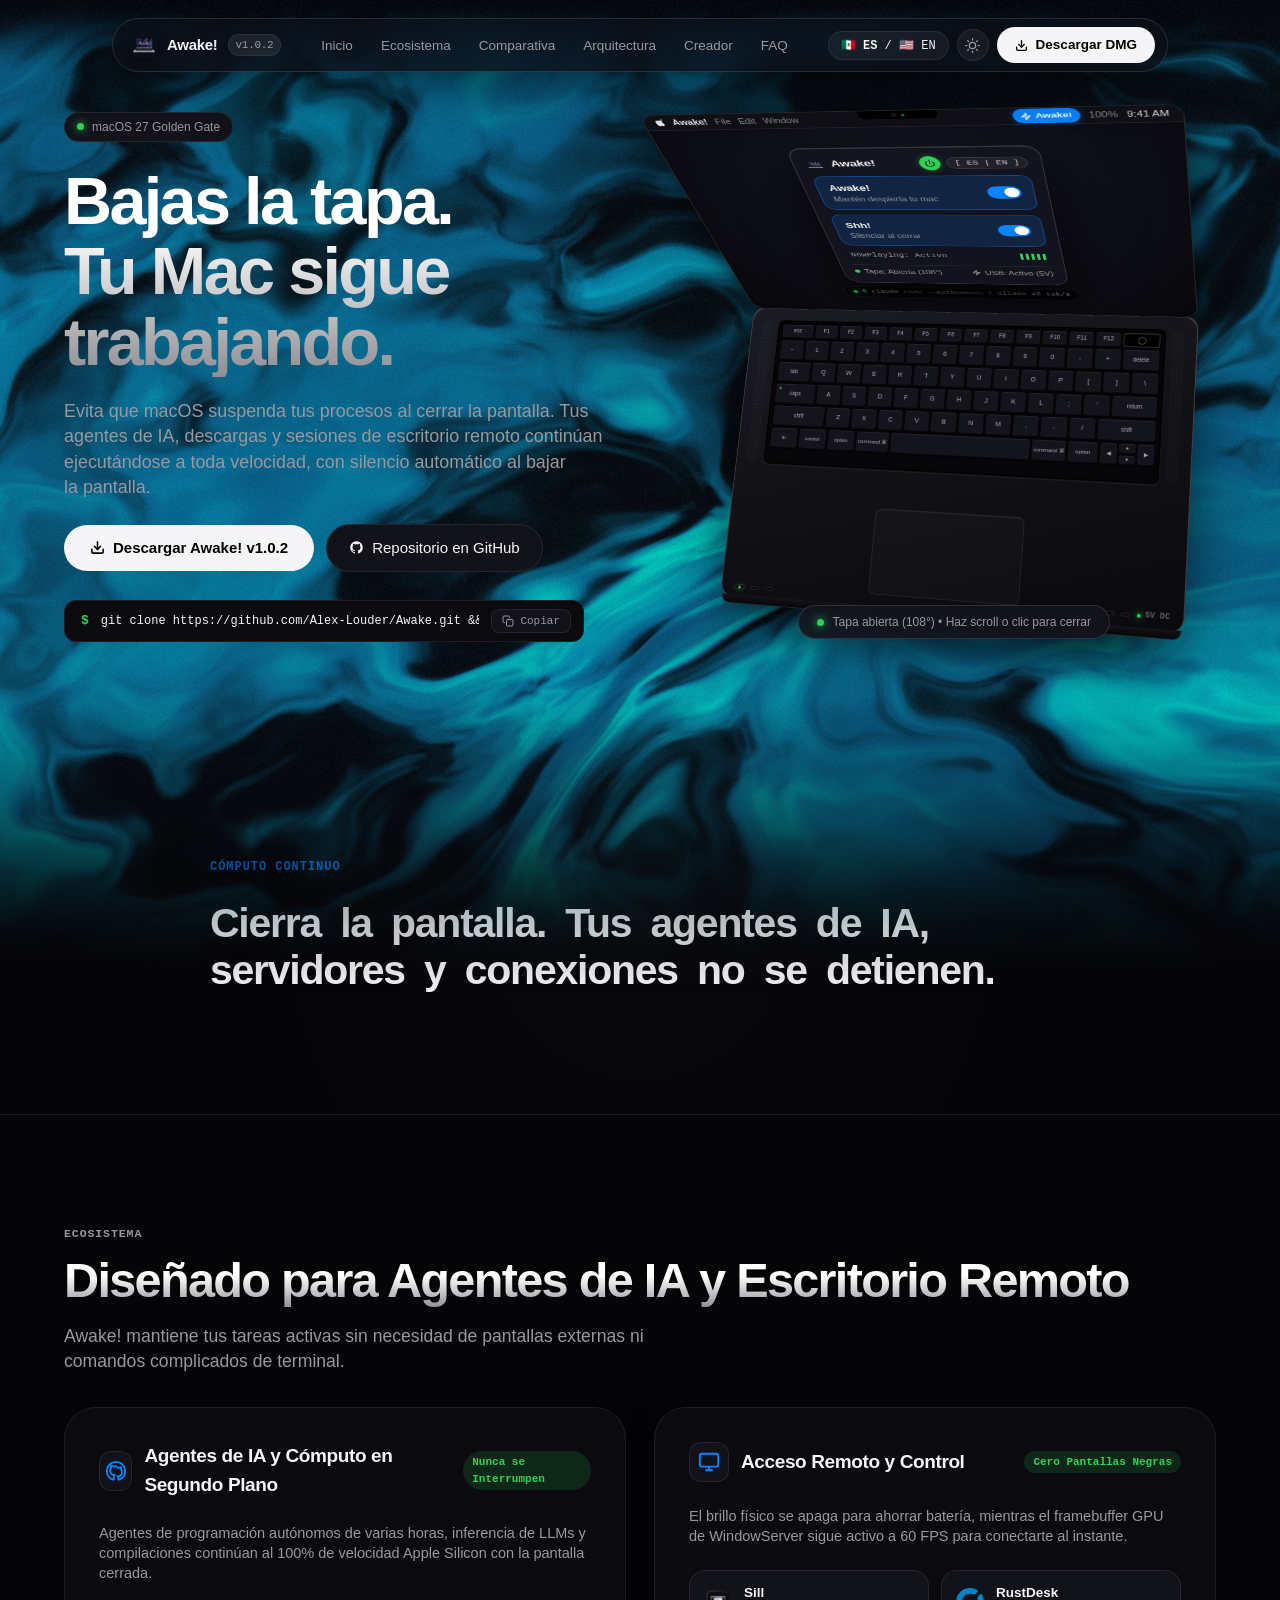
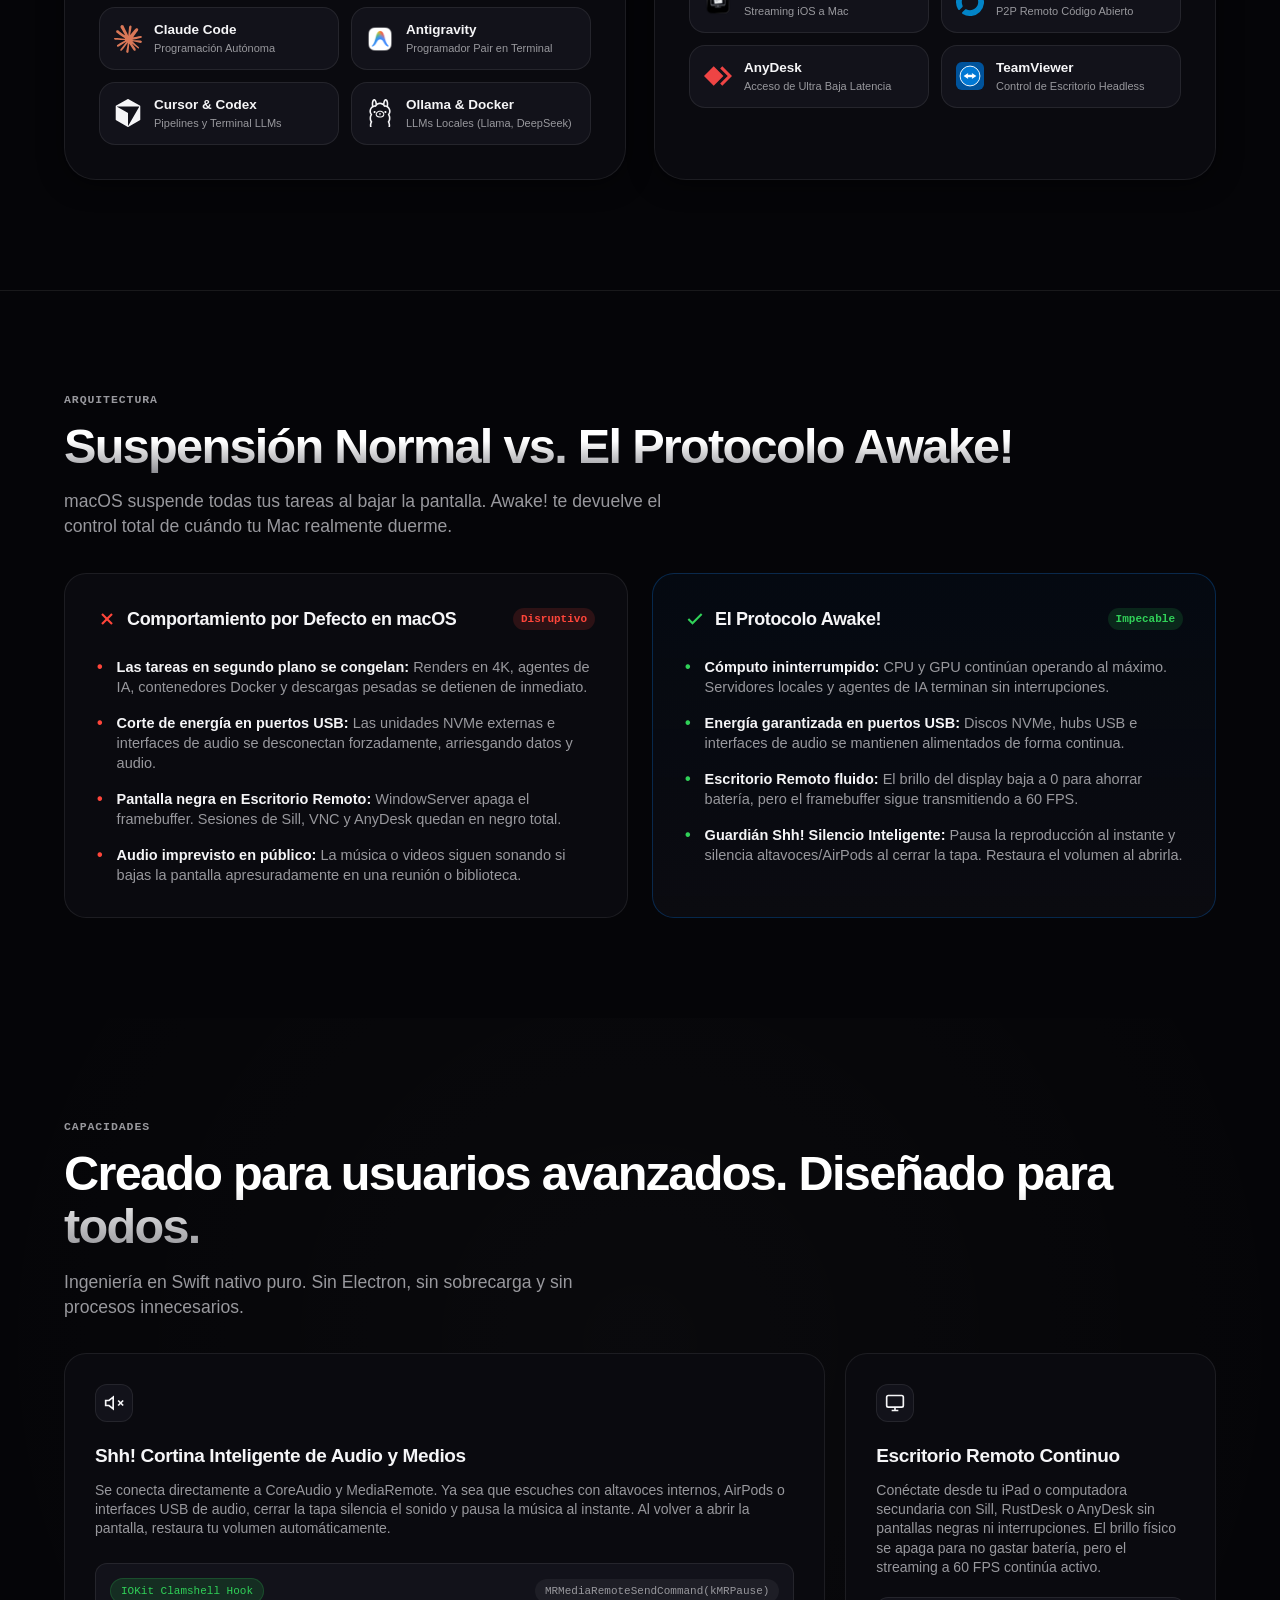
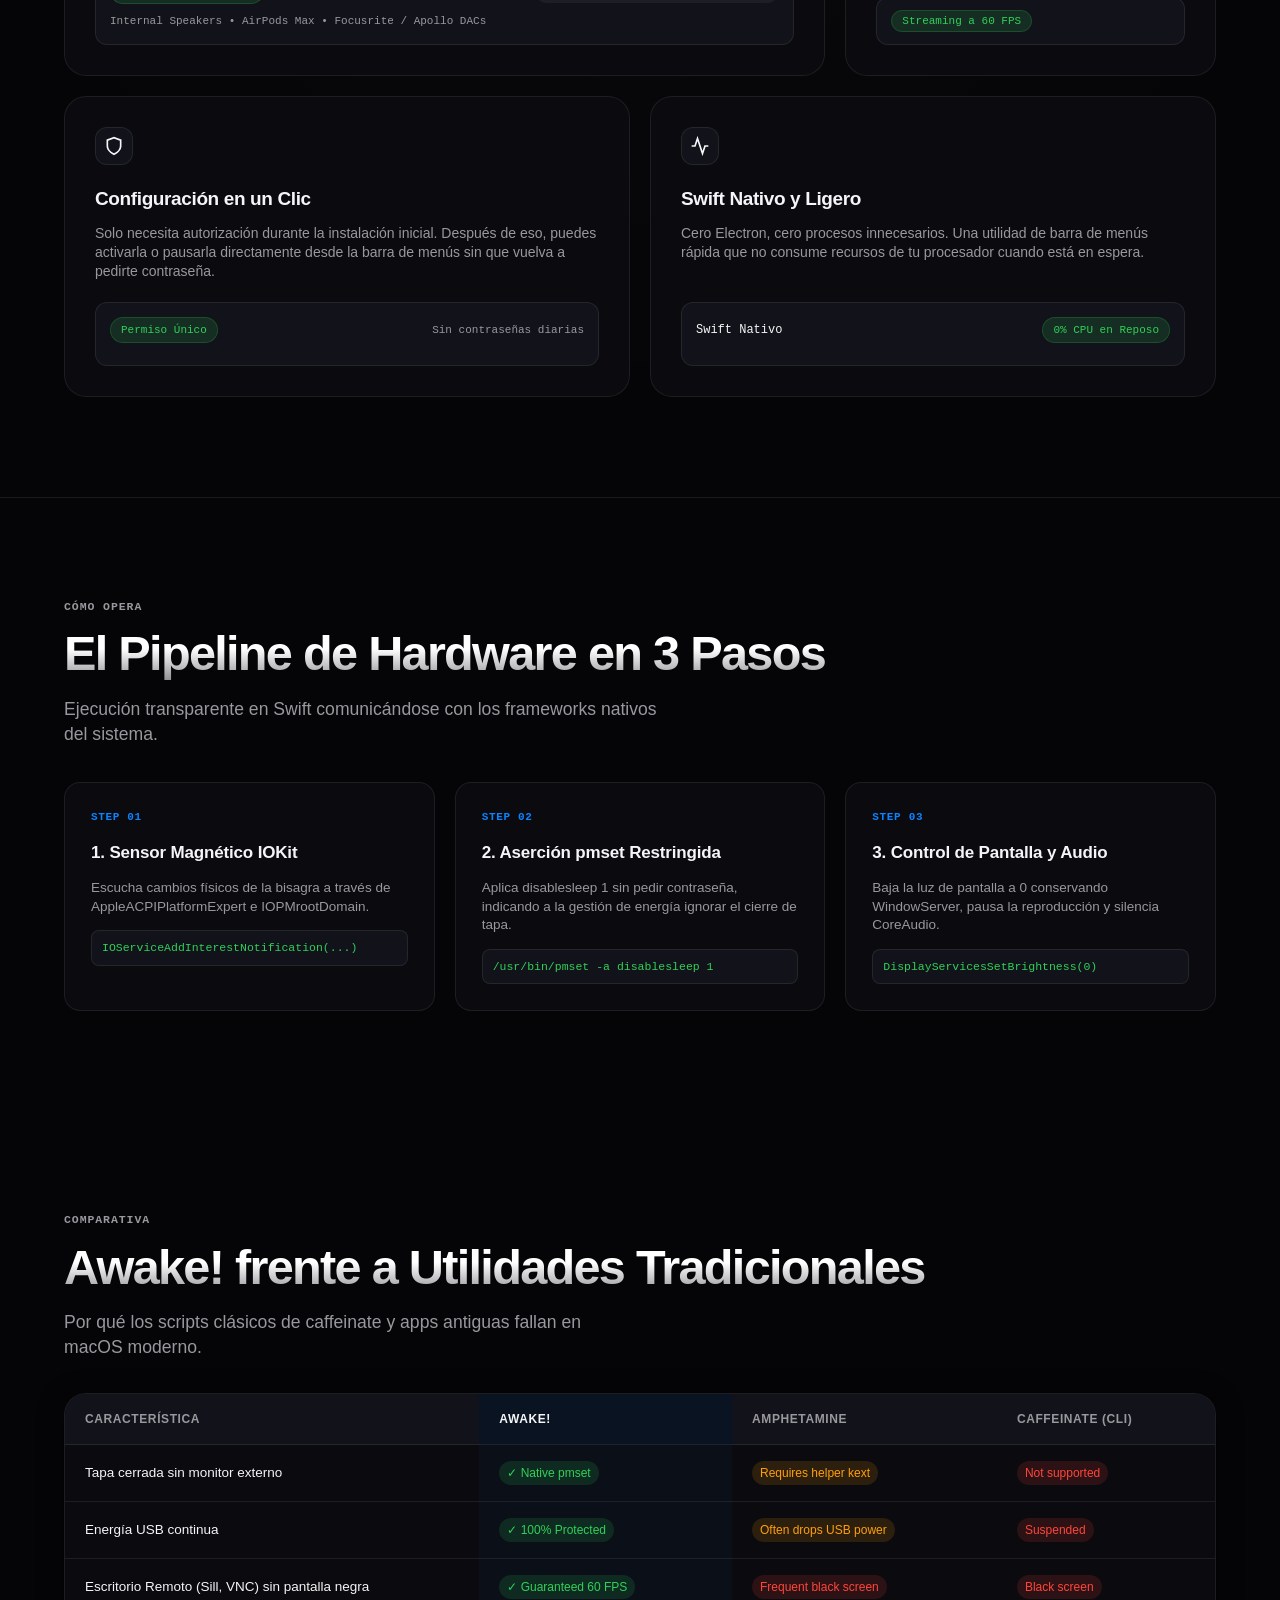
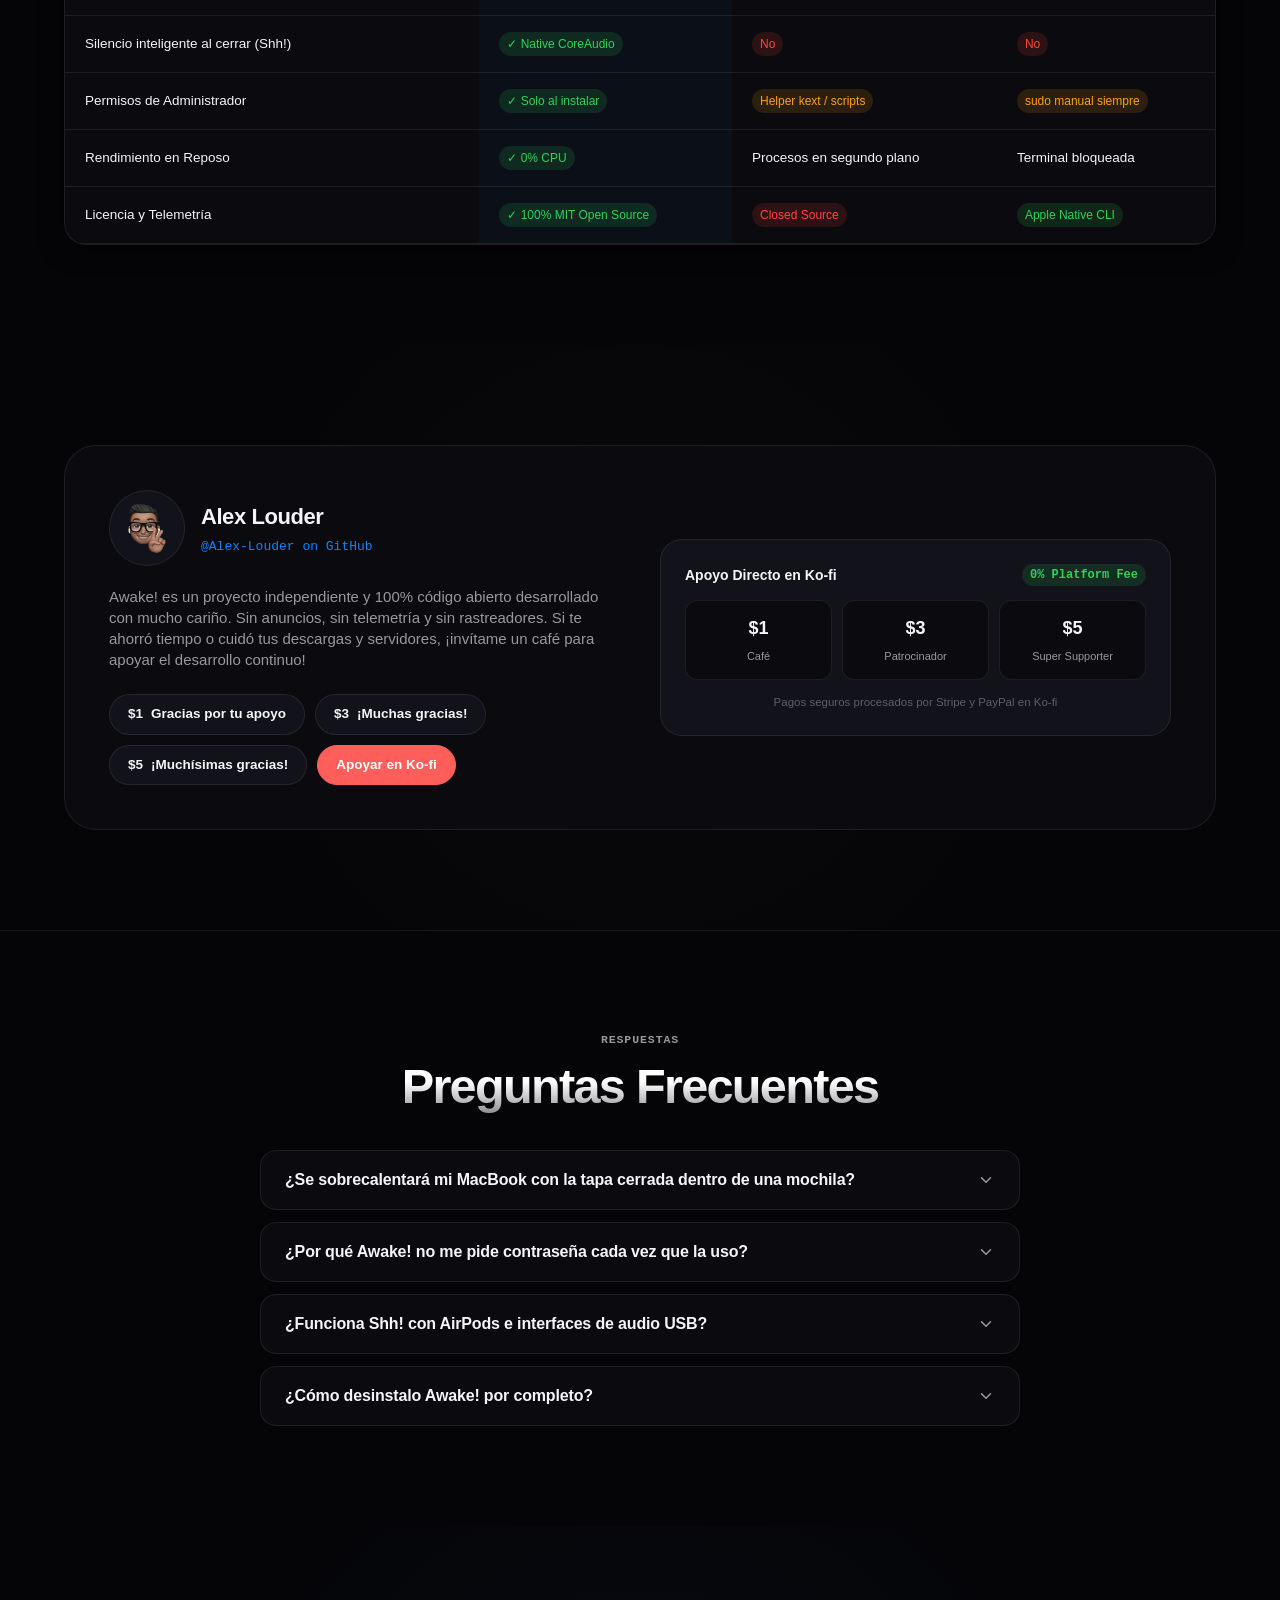
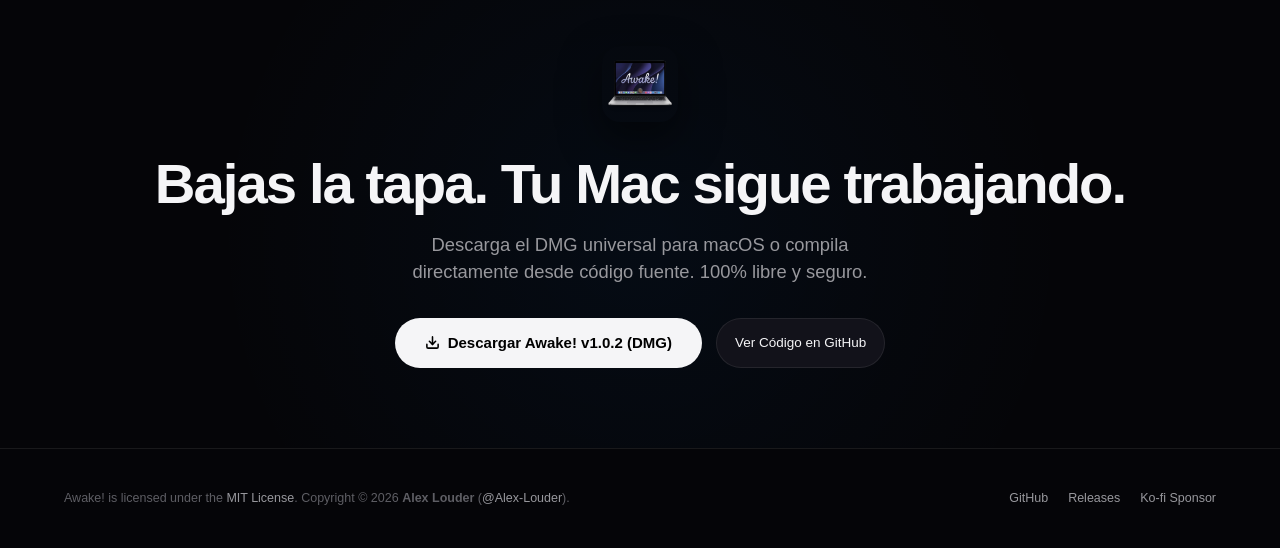
==== commit ee68fe63: "release(v1.0.2): bump version to 1.0.2, update landing page and docs links, and package release asse" ====
--- a/docs/index.html
+++ b/docs/index.html
@@ -42,7 +42,7 @@
       <a href="#overview" class="brand-lockup">
         <img src="screenshots/app_icon.png" alt="Awake! Icon" class="brand-icon" width="26" height="26">
         <span>Awake!</span>
-        <span class="brand-tag">v1.0.1</span>
+        <span class="brand-tag">v1.0.2</span>
       </a>
 
       <ul class="nav-links">
@@ -76,7 +76,7 @@
         </button>
 
         <!-- Download DMG CTA -->
-        <a href="https://github.com/Alex-Louder/Awake/releases/download/v1.0.1/Awake-v1.0.1.dmg" class="btn-primary">
+        <a href="https://github.com/Alex-Louder/Awake/releases/download/v1.0.2/Awake-v1.0.2.dmg" class="btn-primary">
           <svg width="13" height="13" viewBox="0 0 24 24" fill="none" stroke="currentColor" stroke-width="2.5" stroke-linecap="round" stroke-linejoin="round">
             <path d="M21 15v4a2 2 0 0 1-2 2H5a2 2 0 0 1-2-2v-4"></path>
             <polyline points="7 10 12 15 17 10"></polyline>
@@ -112,13 +112,13 @@
             </p>
 
             <div class="hero-cta-group">
-              <a href="https://github.com/Alex-Louder/Awake/releases/download/v1.0.1/Awake-v1.0.1.dmg" class="btn-primary">
+              <a href="https://github.com/Alex-Louder/Awake/releases/download/v1.0.2/Awake-v1.0.2.dmg" class="btn-primary">
                 <svg width="15" height="15" viewBox="0 0 24 24" fill="none" stroke="currentColor" stroke-width="2.5" stroke-linecap="round" stroke-linejoin="round">
                   <path d="M21 15v4a2 2 0 0 1-2 2H5a2 2 0 0 1-2-2v-4"></path>
                   <polyline points="7 10 12 15 17 10"></polyline>
                   <line x1="12" y1="15" x2="12" y2="3"></line>
                 </svg>
-                <span data-i18n="hero_cta_dmg">Descargar Awake! v1.0.1</span>
+                <span data-i18n="hero_cta_dmg">Descargar Awake! v1.0.2</span>
               </a>
 
               <a href="https://github.com/Alex-Louder/Awake" target="_blank" rel="noopener noreferrer" class="btn-secondary">
@@ -1087,13 +1087,13 @@
           Download the universal macOS DMG or compile directly from source. 100% free, private, and open source.
         </p>
         <div class="final-cta-actions">
-          <a href="https://github.com/Alex-Louder/Awake/releases/download/v1.0.1/Awake-v1.0.1.dmg" class="btn-primary">
+          <a href="https://github.com/Alex-Louder/Awake/releases/download/v1.0.2/Awake-v1.0.2.dmg" class="btn-primary">
             <svg width="15" height="15" viewBox="0 0 24 24" fill="none" stroke="currentColor" stroke-width="2.5" stroke-linecap="round" stroke-linejoin="round">
               <path d="M21 15v4a2 2 0 0 1-2 2H5a2 2 0 0 1-2-2v-4"></path>
               <polyline points="7 10 12 15 17 10"></polyline>
               <line x1="12" y1="15" x2="12" y2="3"></line>
             </svg>
-            <span data-i18n="final_download_btn">Download Awake! v1.0.1 (DMG)</span>
+            <span data-i18n="final_download_btn">Download Awake! v1.0.2 (DMG)</span>
           </a>
           <a href="https://github.com/Alex-Louder/Awake" target="_blank" rel="noopener noreferrer" class="btn-secondary">
             <span data-i18n="final_github_btn">View Source on GitHub</span>
@@ -1114,7 +1114,7 @@
         </div>
         <ul class="footer-links">
           <li><a href="https://github.com/Alex-Louder/Awake" target="_blank" rel="noopener noreferrer" class="footer-link">GitHub</a></li>
-          <li><a href="https://github.com/Alex-Louder/Awake/releases/tag/v1.0.1" target="_blank" rel="noopener noreferrer" class="footer-link">Releases</a></li>
+          <li><a href="https://github.com/Alex-Louder/Awake/releases/tag/v1.0.2" target="_blank" rel="noopener noreferrer" class="footer-link">Releases</a></li>
           <li><a href="https://ko-fi.com/alexlouder" target="_blank" rel="noopener noreferrer" class="footer-link">Ko-fi Sponsor</a></li>
         </ul>
       </div>
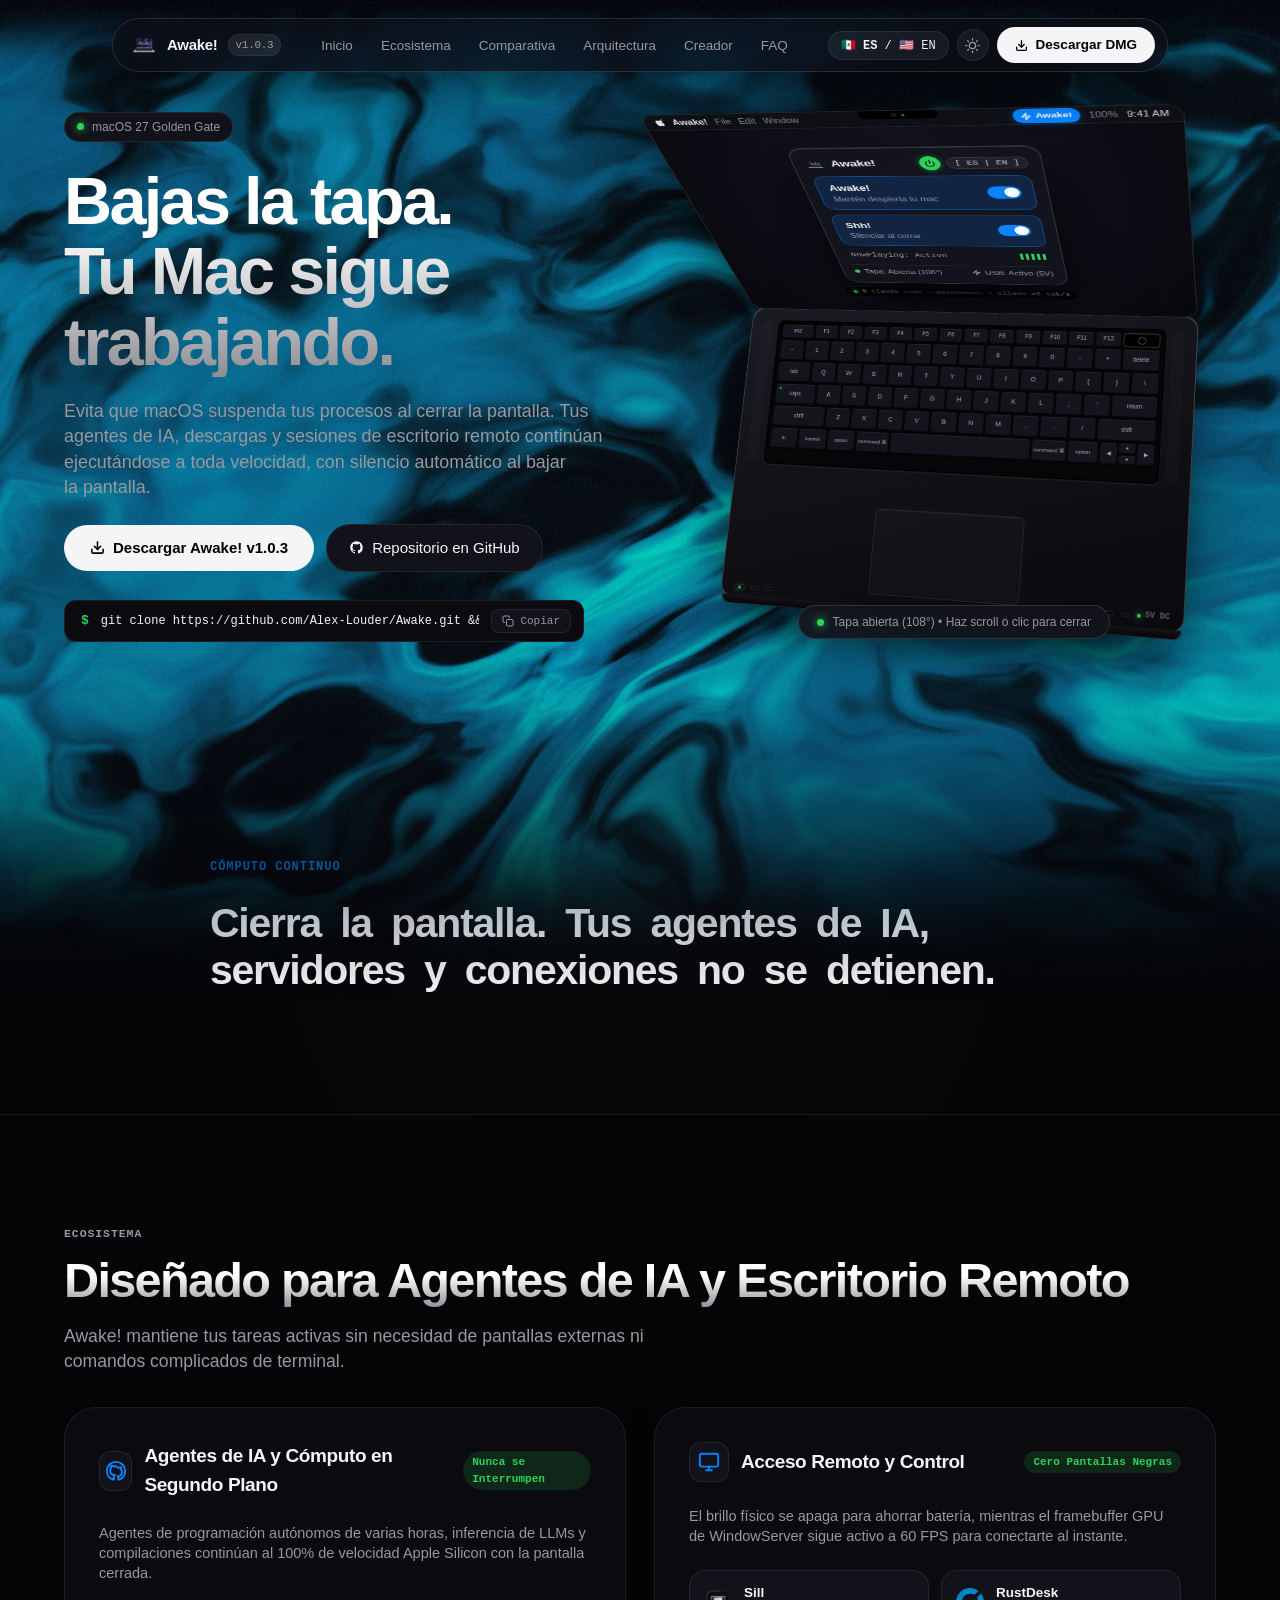
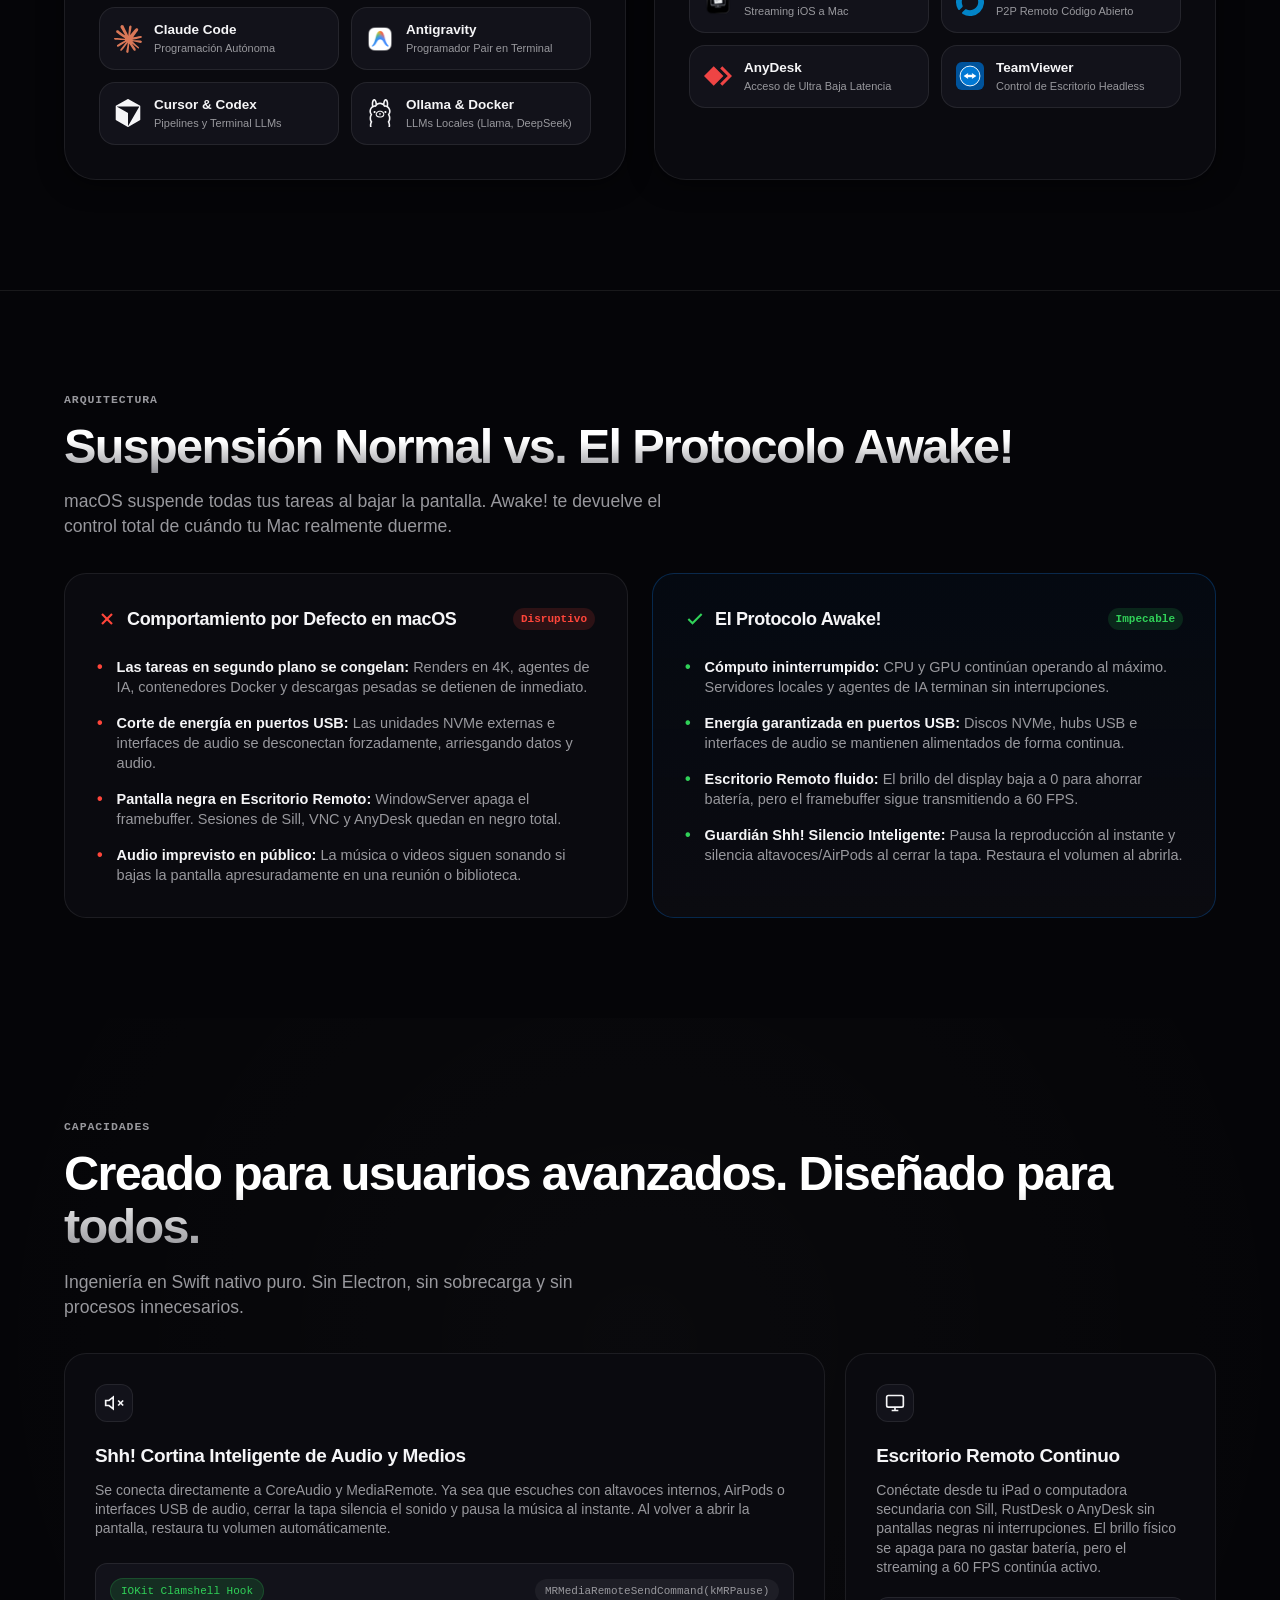
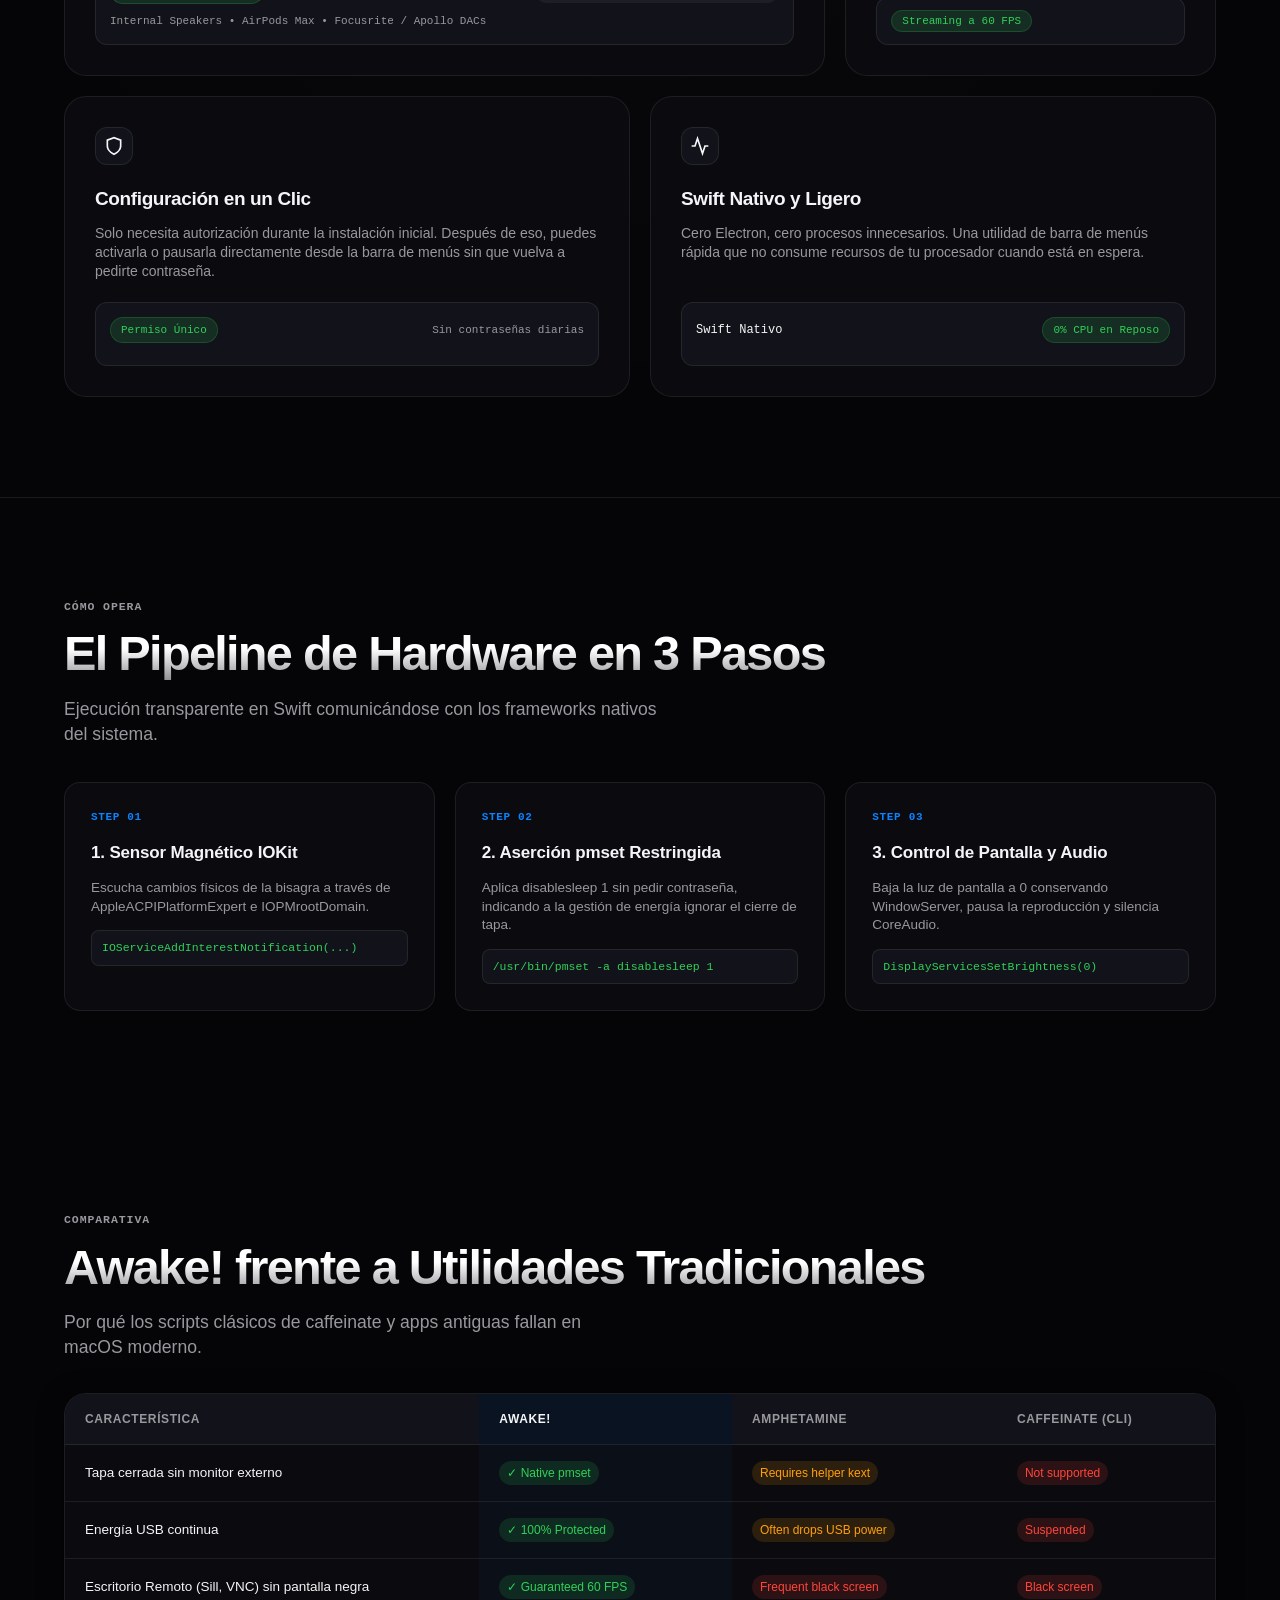
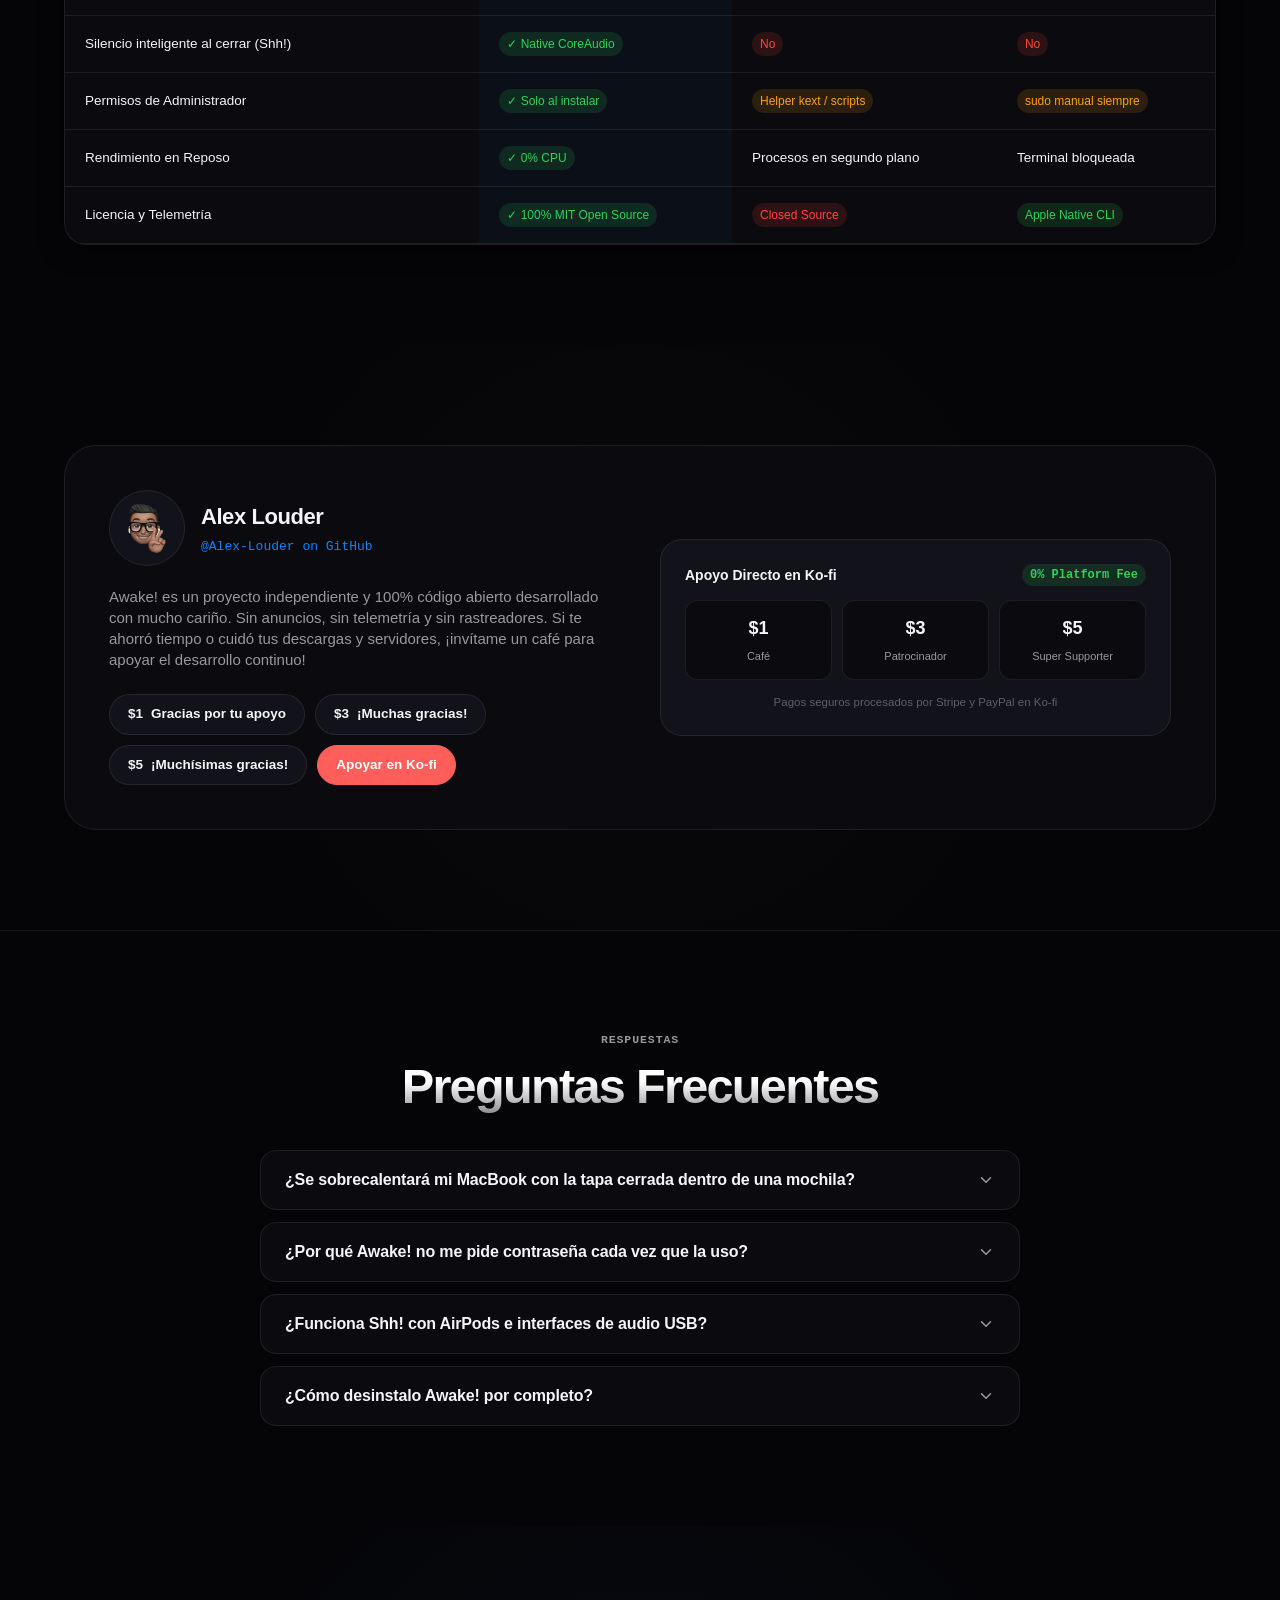
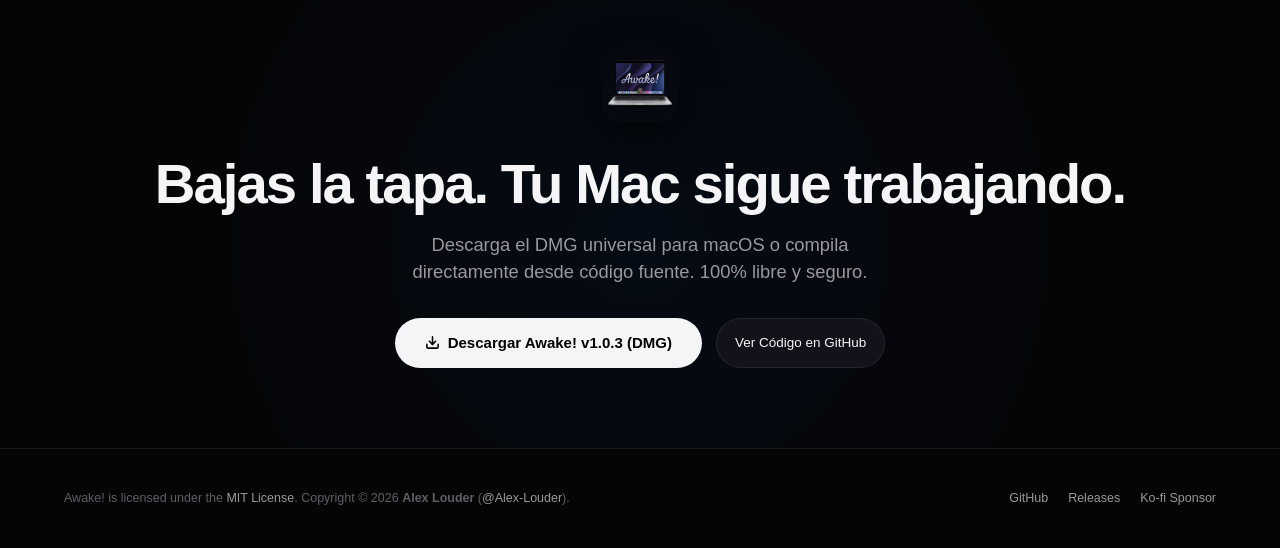
==== commit a3c54821: "release(v1.0.3): enforce strict single-instance execution via flock and eliminate duplicate launchd " ====
--- a/docs/index.html
+++ b/docs/index.html
@@ -42,7 +42,7 @@
       <a href="#overview" class="brand-lockup">
         <img src="screenshots/app_icon.png" alt="Awake! Icon" class="brand-icon" width="26" height="26">
         <span>Awake!</span>
-        <span class="brand-tag">v1.0.2</span>
+        <span class="brand-tag">v1.0.3</span>
       </a>
 
       <ul class="nav-links">
@@ -76,7 +76,7 @@
         </button>
 
         <!-- Download DMG CTA -->
-        <a href="https://github.com/Alex-Louder/Awake/releases/download/v1.0.2/Awake-v1.0.2.dmg" class="btn-primary">
+        <a href="https://github.com/Alex-Louder/Awake/releases/download/v1.0.3/Awake-v1.0.3.dmg" class="btn-primary">
           <svg width="13" height="13" viewBox="0 0 24 24" fill="none" stroke="currentColor" stroke-width="2.5" stroke-linecap="round" stroke-linejoin="round">
             <path d="M21 15v4a2 2 0 0 1-2 2H5a2 2 0 0 1-2-2v-4"></path>
             <polyline points="7 10 12 15 17 10"></polyline>
@@ -112,13 +112,13 @@
             </p>
 
             <div class="hero-cta-group">
-              <a href="https://github.com/Alex-Louder/Awake/releases/download/v1.0.2/Awake-v1.0.2.dmg" class="btn-primary">
+              <a href="https://github.com/Alex-Louder/Awake/releases/download/v1.0.3/Awake-v1.0.3.dmg" class="btn-primary">
                 <svg width="15" height="15" viewBox="0 0 24 24" fill="none" stroke="currentColor" stroke-width="2.5" stroke-linecap="round" stroke-linejoin="round">
                   <path d="M21 15v4a2 2 0 0 1-2 2H5a2 2 0 0 1-2-2v-4"></path>
                   <polyline points="7 10 12 15 17 10"></polyline>
                   <line x1="12" y1="15" x2="12" y2="3"></line>
                 </svg>
-                <span data-i18n="hero_cta_dmg">Descargar Awake! v1.0.2</span>
+                <span data-i18n="hero_cta_dmg">Descargar Awake! v1.0.3</span>
               </a>
 
               <a href="https://github.com/Alex-Louder/Awake" target="_blank" rel="noopener noreferrer" class="btn-secondary">
@@ -1087,13 +1087,13 @@
           Download the universal macOS DMG or compile directly from source. 100% free, private, and open source.
         </p>
         <div class="final-cta-actions">
-          <a href="https://github.com/Alex-Louder/Awake/releases/download/v1.0.2/Awake-v1.0.2.dmg" class="btn-primary">
+          <a href="https://github.com/Alex-Louder/Awake/releases/download/v1.0.3/Awake-v1.0.3.dmg" class="btn-primary">
             <svg width="15" height="15" viewBox="0 0 24 24" fill="none" stroke="currentColor" stroke-width="2.5" stroke-linecap="round" stroke-linejoin="round">
               <path d="M21 15v4a2 2 0 0 1-2 2H5a2 2 0 0 1-2-2v-4"></path>
               <polyline points="7 10 12 15 17 10"></polyline>
               <line x1="12" y1="15" x2="12" y2="3"></line>
             </svg>
-            <span data-i18n="final_download_btn">Download Awake! v1.0.2 (DMG)</span>
+            <span data-i18n="final_download_btn">Download Awake! v1.0.3 (DMG)</span>
           </a>
           <a href="https://github.com/Alex-Louder/Awake" target="_blank" rel="noopener noreferrer" class="btn-secondary">
             <span data-i18n="final_github_btn">View Source on GitHub</span>
@@ -1114,7 +1114,7 @@
         </div>
         <ul class="footer-links">
           <li><a href="https://github.com/Alex-Louder/Awake" target="_blank" rel="noopener noreferrer" class="footer-link">GitHub</a></li>
-          <li><a href="https://github.com/Alex-Louder/Awake/releases/tag/v1.0.2" target="_blank" rel="noopener noreferrer" class="footer-link">Releases</a></li>
+          <li><a href="https://github.com/Alex-Louder/Awake/releases/tag/v1.0.3" target="_blank" rel="noopener noreferrer" class="footer-link">Releases</a></li>
           <li><a href="https://ko-fi.com/alexlouder" target="_blank" rel="noopener noreferrer" class="footer-link">Ko-fi Sponsor</a></li>
         </ul>
       </div>
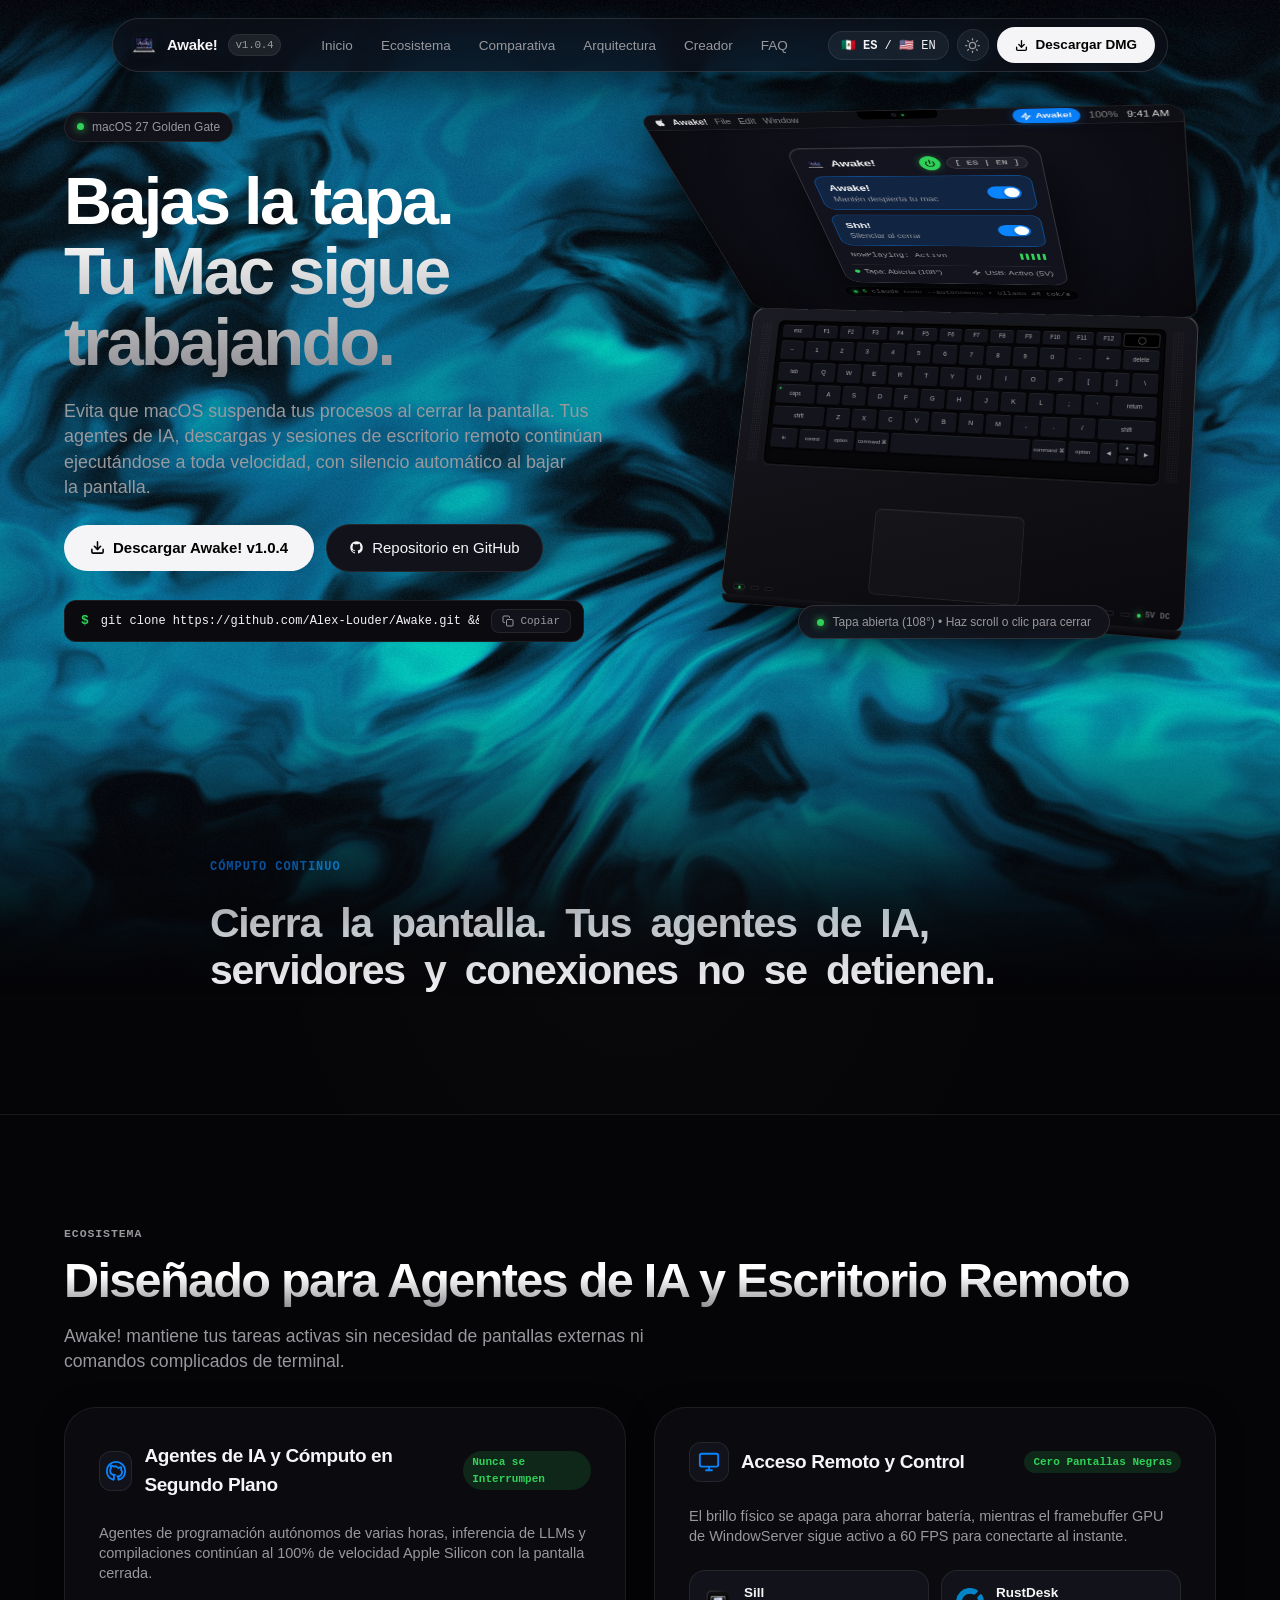
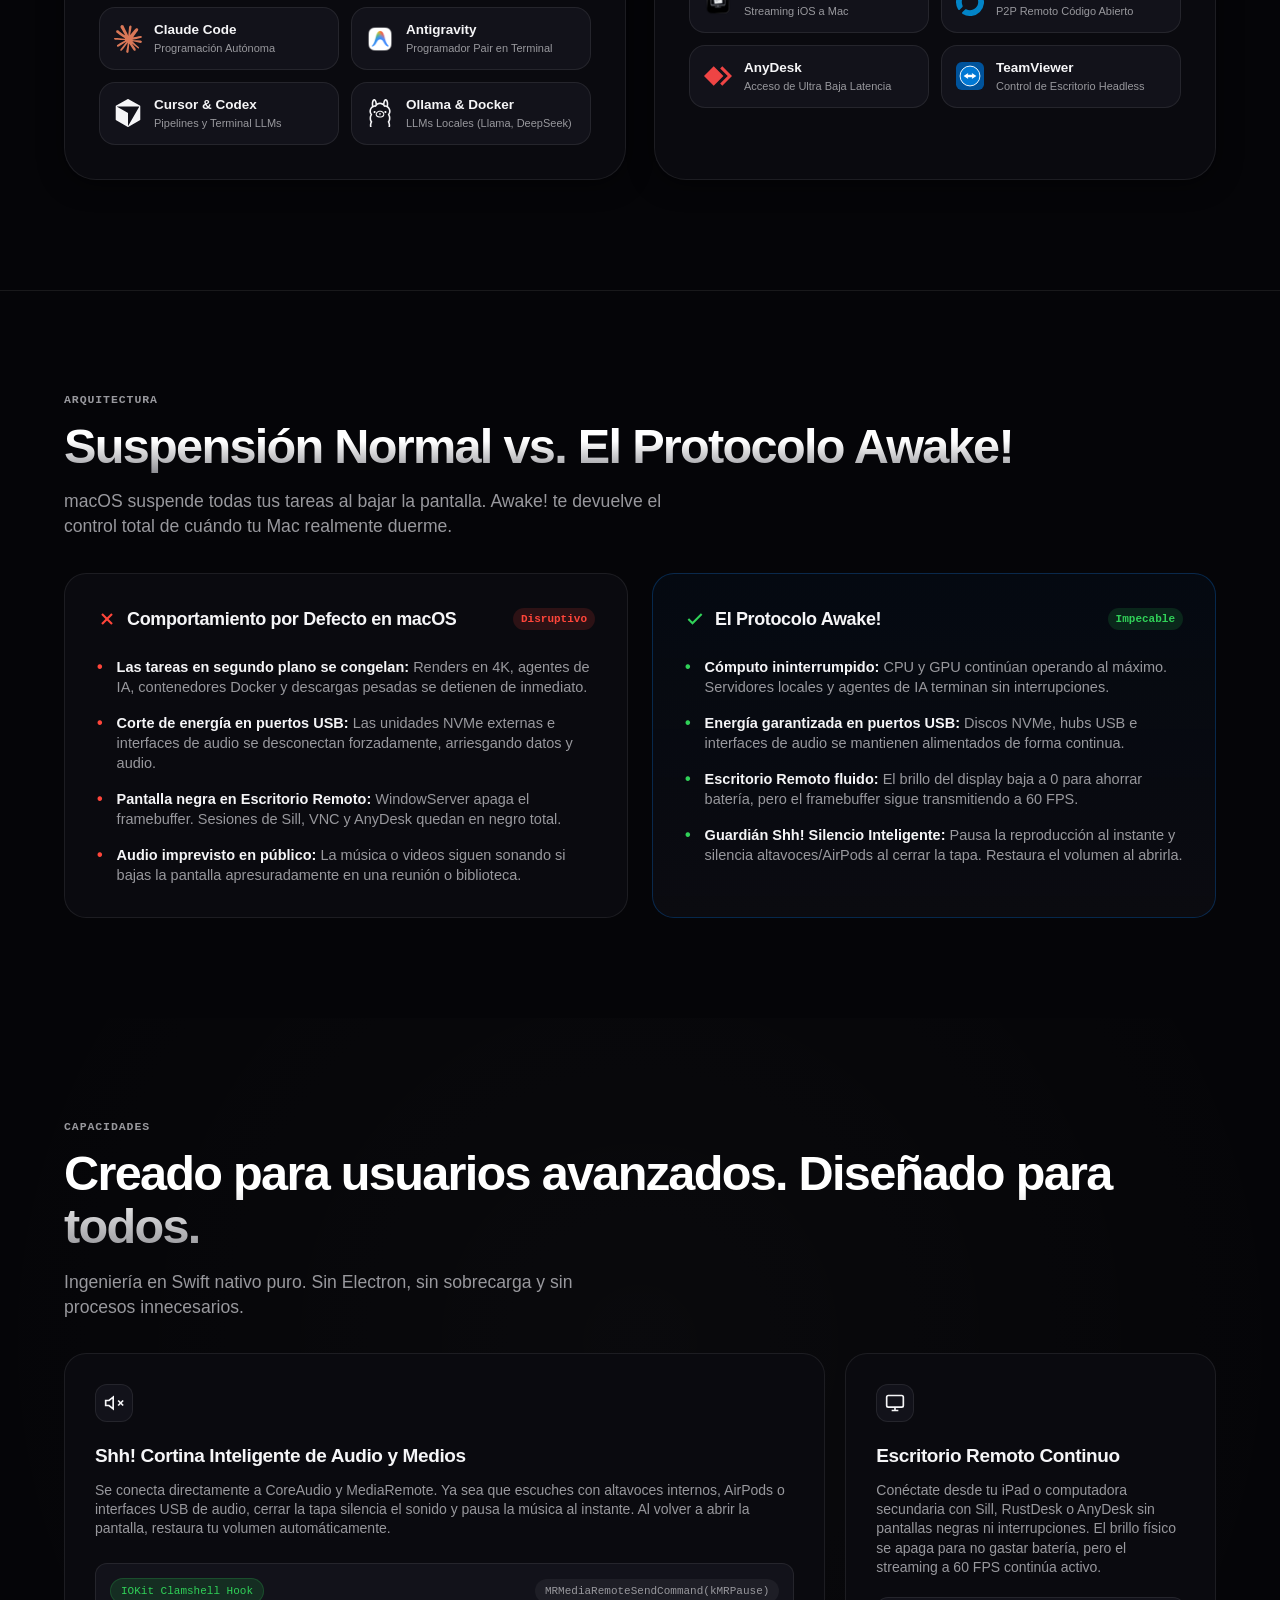
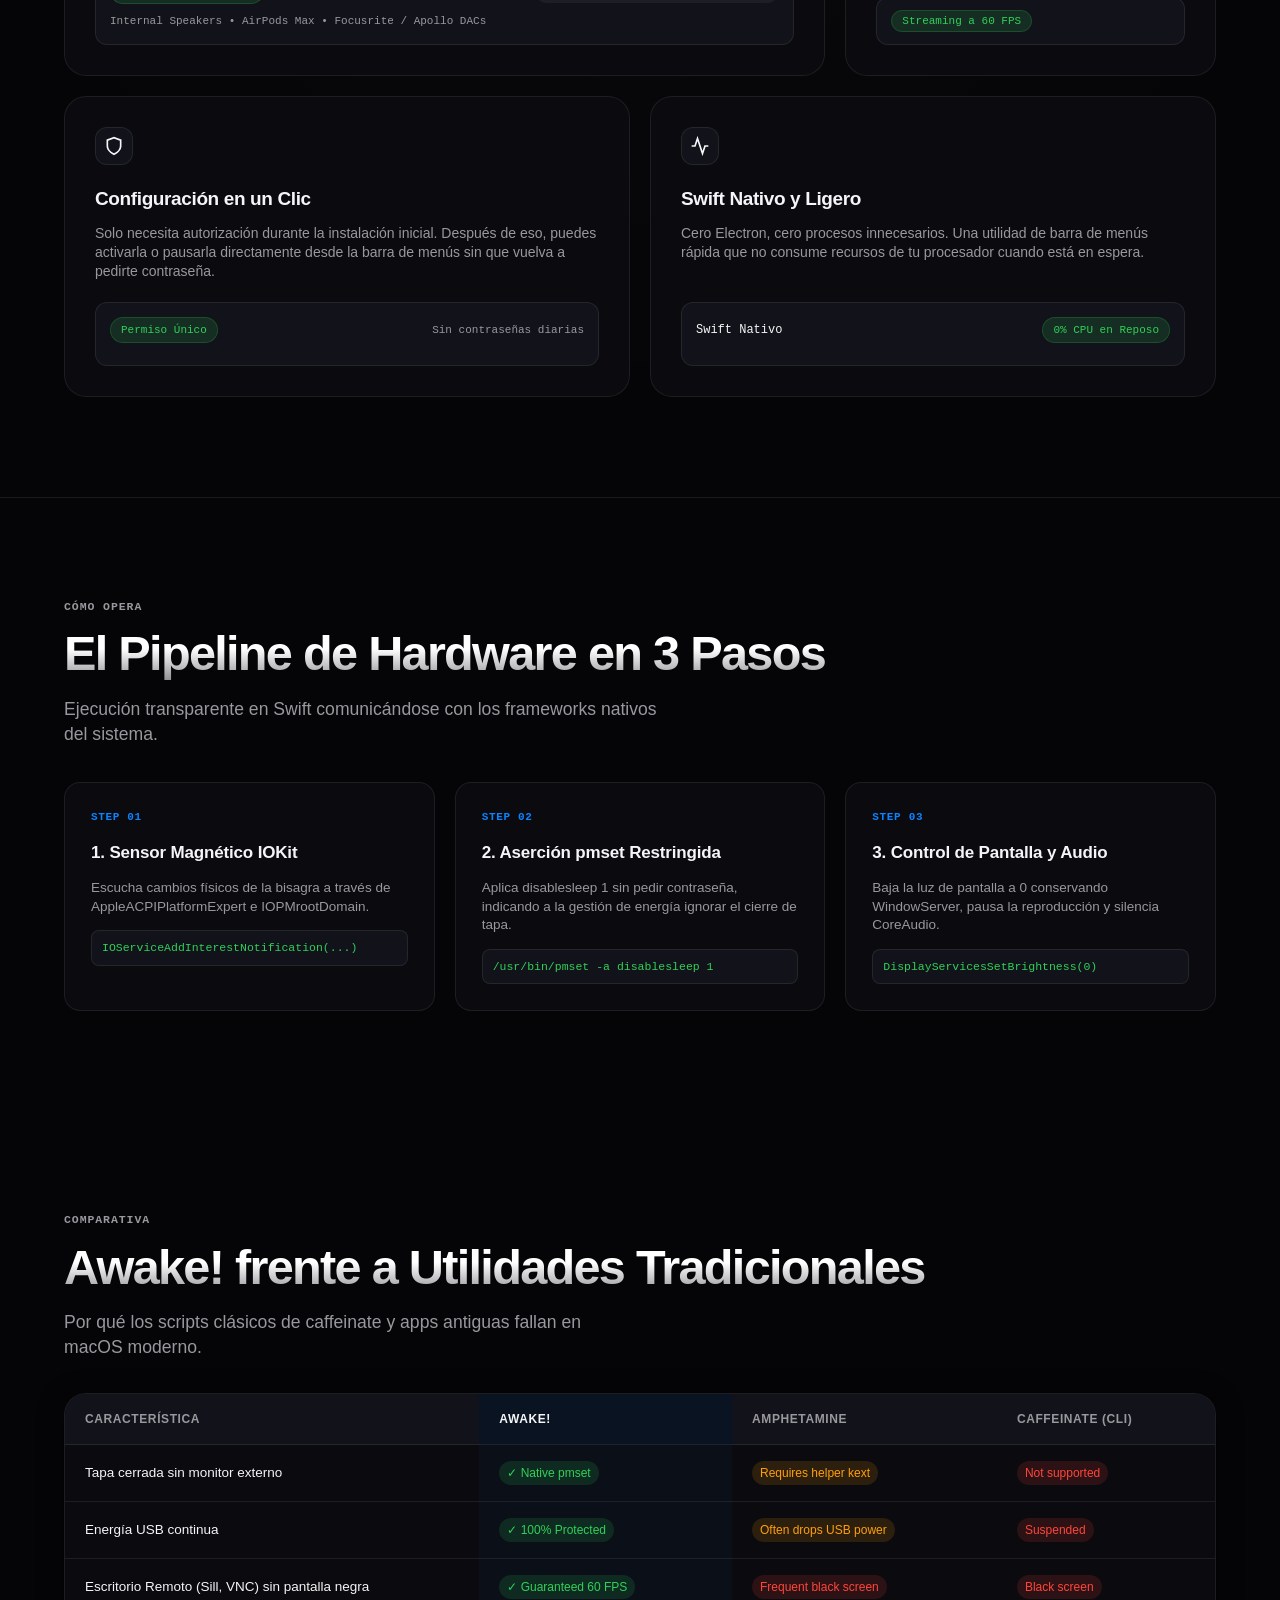
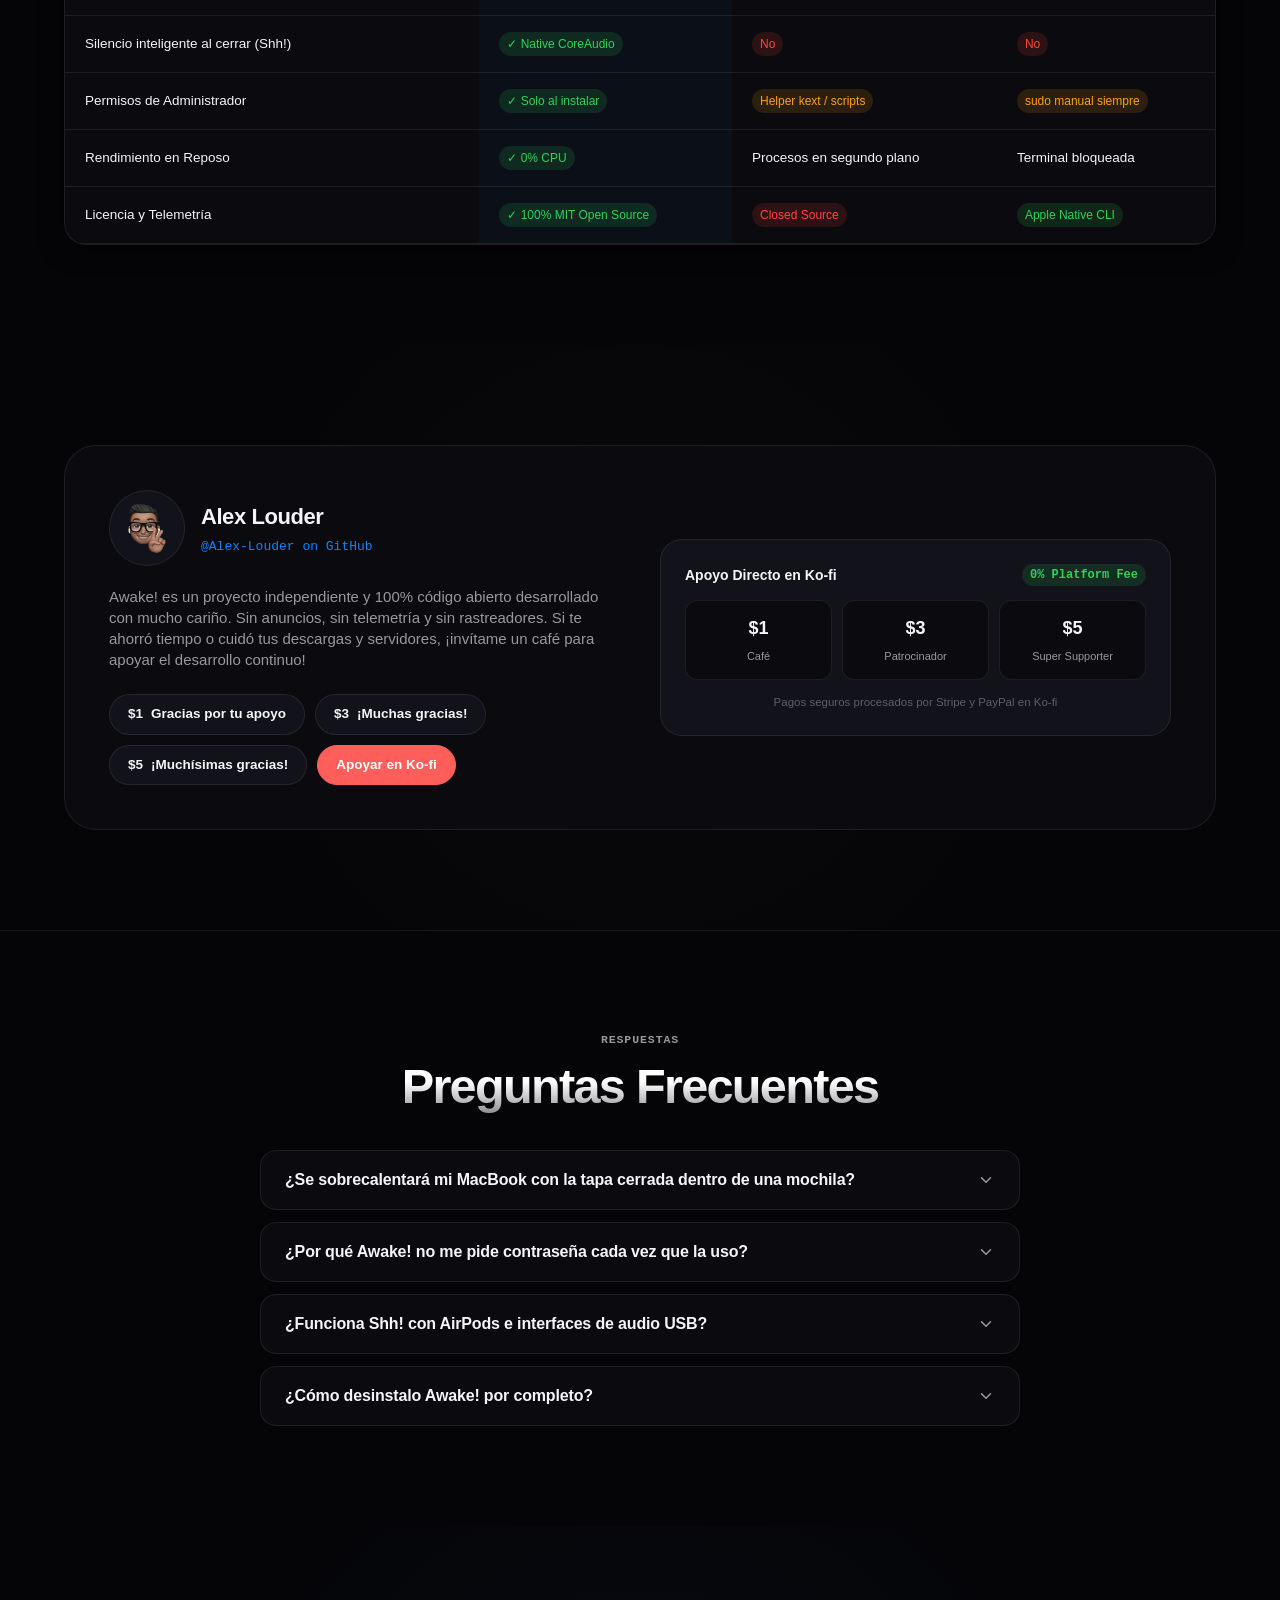
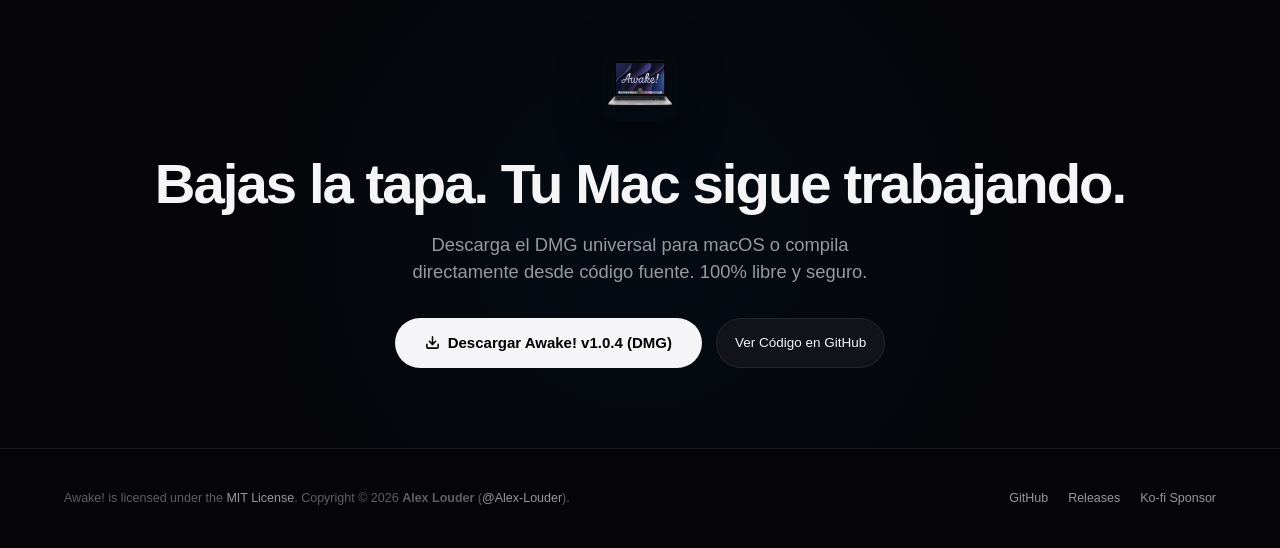
==== commit 929926d5: "fix(power): eliminate DarkWake to FullWake bug, add Option-Click toggle, and fix capsule double-clic" ====
--- a/docs/index.html
+++ b/docs/index.html
@@ -42,7 +42,7 @@
       <a href="#overview" class="brand-lockup">
         <img src="screenshots/app_icon.png" alt="Awake! Icon" class="brand-icon" width="26" height="26">
         <span>Awake!</span>
-        <span class="brand-tag">v1.0.3</span>
+        <span class="brand-tag">v1.0.4</span>
       </a>
 
       <ul class="nav-links">
@@ -76,7 +76,7 @@
         </button>
 
         <!-- Download DMG CTA -->
-        <a href="https://github.com/Alex-Louder/Awake/releases/download/v1.0.3/Awake-v1.0.3.dmg" class="btn-primary">
+        <a href="https://github.com/Alex-Louder/Awake/releases/download/v1.0.4/Awake-v1.0.4.dmg" class="btn-primary">
           <svg width="13" height="13" viewBox="0 0 24 24" fill="none" stroke="currentColor" stroke-width="2.5" stroke-linecap="round" stroke-linejoin="round">
             <path d="M21 15v4a2 2 0 0 1-2 2H5a2 2 0 0 1-2-2v-4"></path>
             <polyline points="7 10 12 15 17 10"></polyline>
@@ -112,13 +112,13 @@
             </p>
 
             <div class="hero-cta-group">
-              <a href="https://github.com/Alex-Louder/Awake/releases/download/v1.0.3/Awake-v1.0.3.dmg" class="btn-primary">
+              <a href="https://github.com/Alex-Louder/Awake/releases/download/v1.0.4/Awake-v1.0.4.dmg" class="btn-primary">
                 <svg width="15" height="15" viewBox="0 0 24 24" fill="none" stroke="currentColor" stroke-width="2.5" stroke-linecap="round" stroke-linejoin="round">
                   <path d="M21 15v4a2 2 0 0 1-2 2H5a2 2 0 0 1-2-2v-4"></path>
                   <polyline points="7 10 12 15 17 10"></polyline>
                   <line x1="12" y1="15" x2="12" y2="3"></line>
                 </svg>
-                <span data-i18n="hero_cta_dmg">Descargar Awake! v1.0.3</span>
+                <span data-i18n="hero_cta_dmg">Descargar Awake! v1.0.4</span>
               </a>
 
               <a href="https://github.com/Alex-Louder/Awake" target="_blank" rel="noopener noreferrer" class="btn-secondary">
@@ -1087,7 +1087,7 @@
           Download the universal macOS DMG or compile directly from source. 100% free, private, and open source.
         </p>
         <div class="final-cta-actions">
-          <a href="https://github.com/Alex-Louder/Awake/releases/download/v1.0.3/Awake-v1.0.3.dmg" class="btn-primary">
+          <a href="https://github.com/Alex-Louder/Awake/releases/download/v1.0.4/Awake-v1.0.4.dmg" class="btn-primary">
             <svg width="15" height="15" viewBox="0 0 24 24" fill="none" stroke="currentColor" stroke-width="2.5" stroke-linecap="round" stroke-linejoin="round">
               <path d="M21 15v4a2 2 0 0 1-2 2H5a2 2 0 0 1-2-2v-4"></path>
               <polyline points="7 10 12 15 17 10"></polyline>
